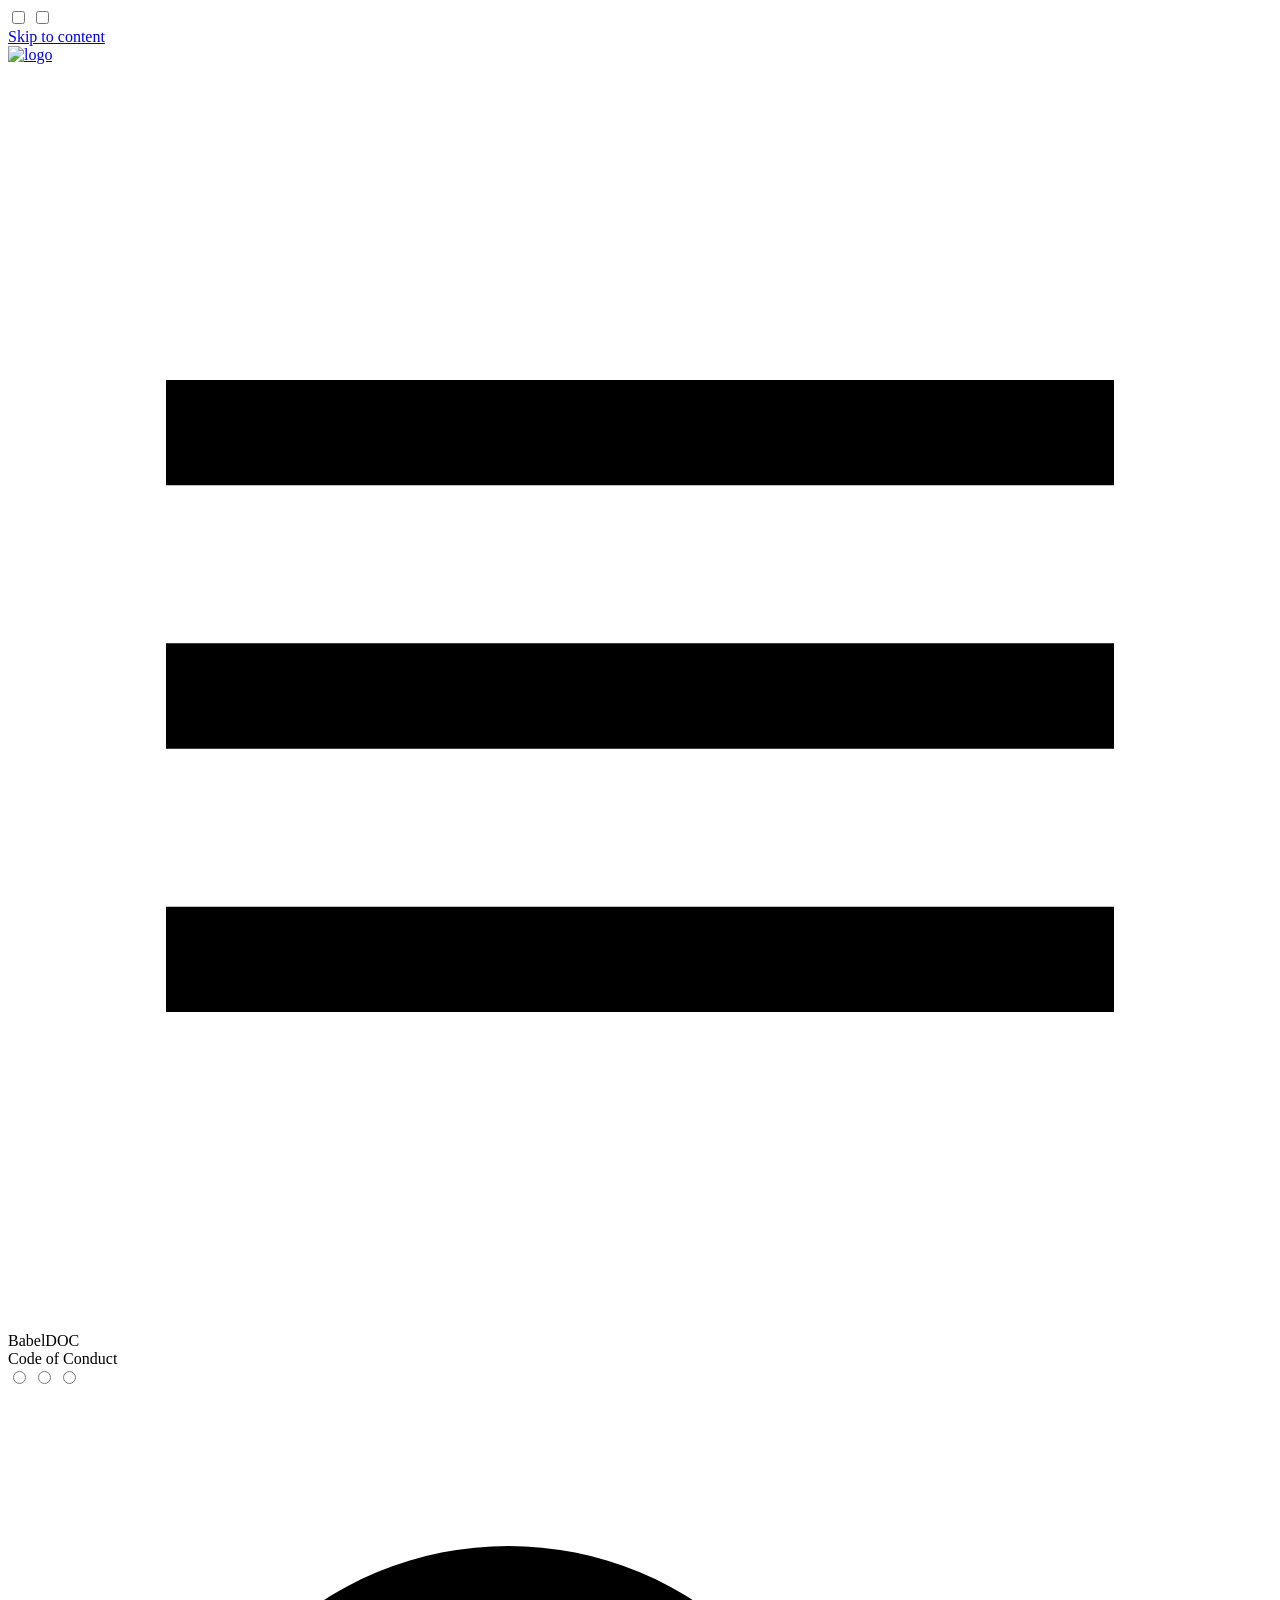
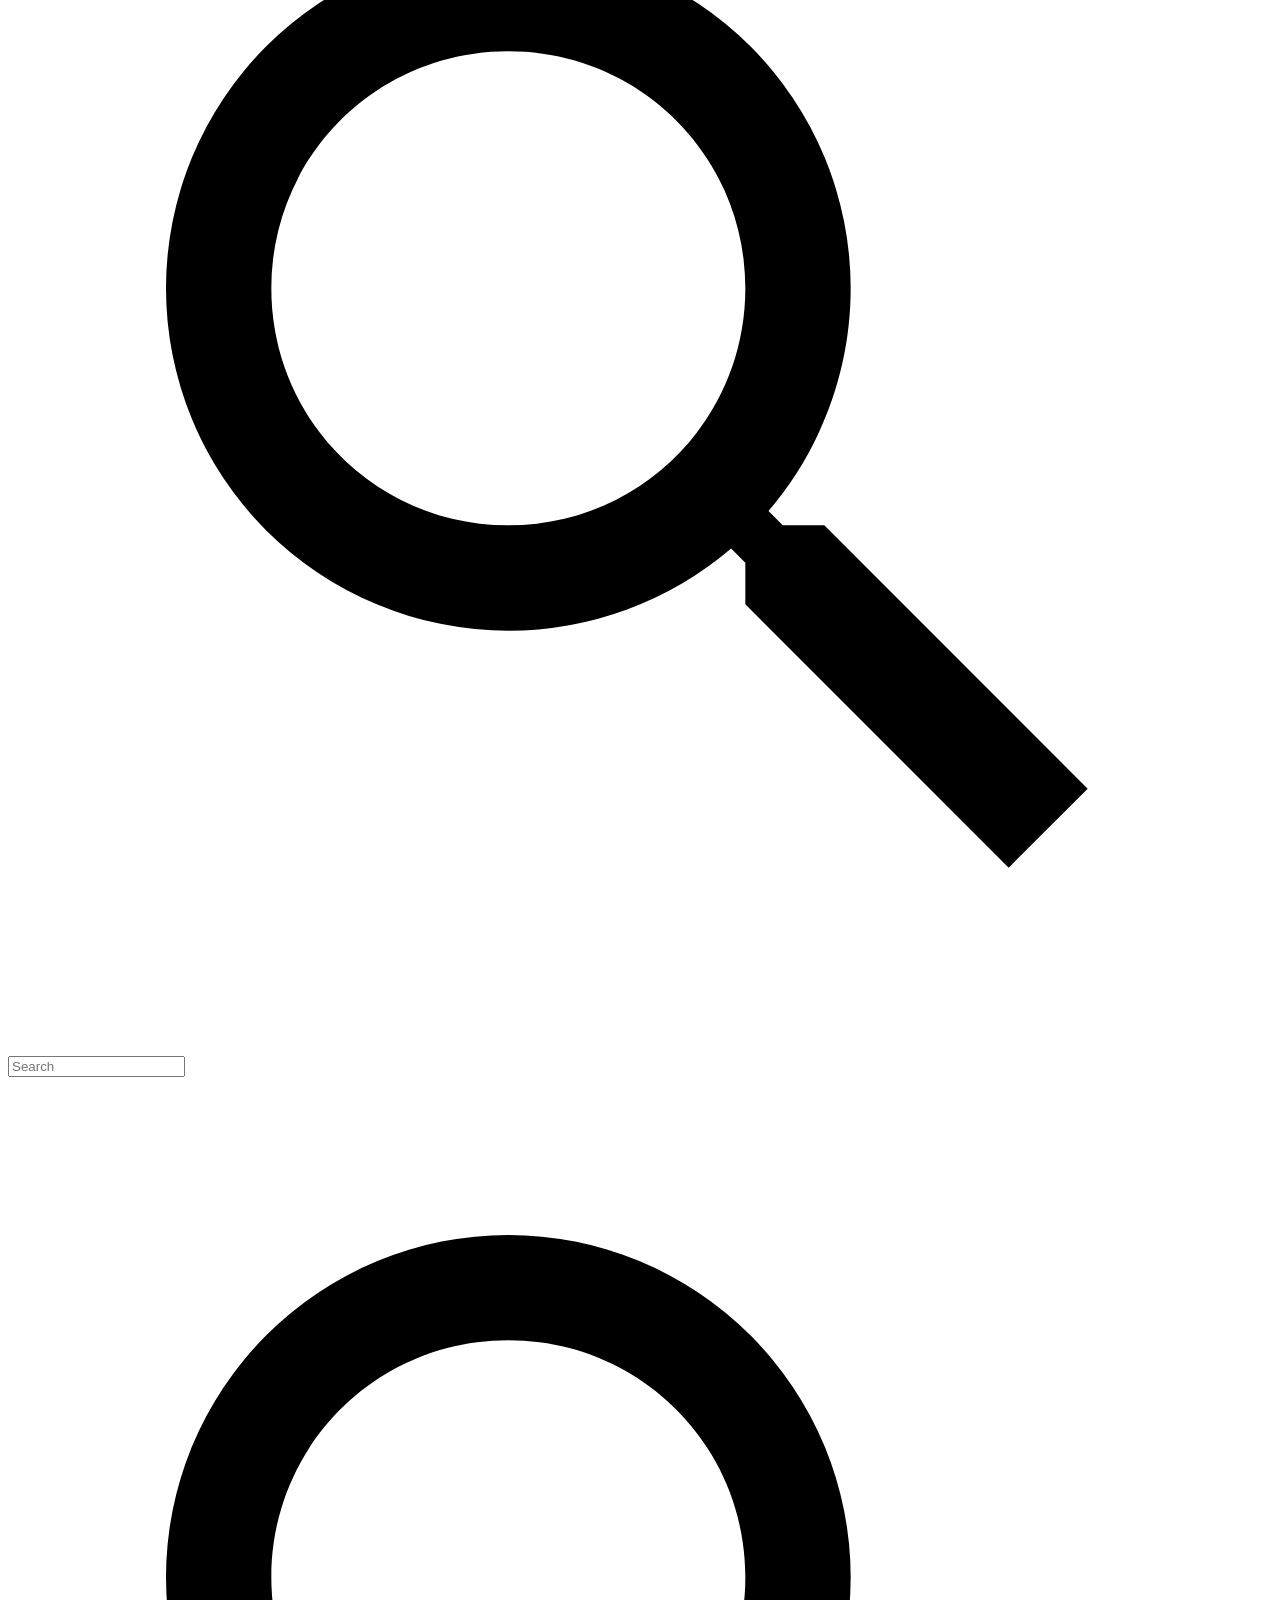
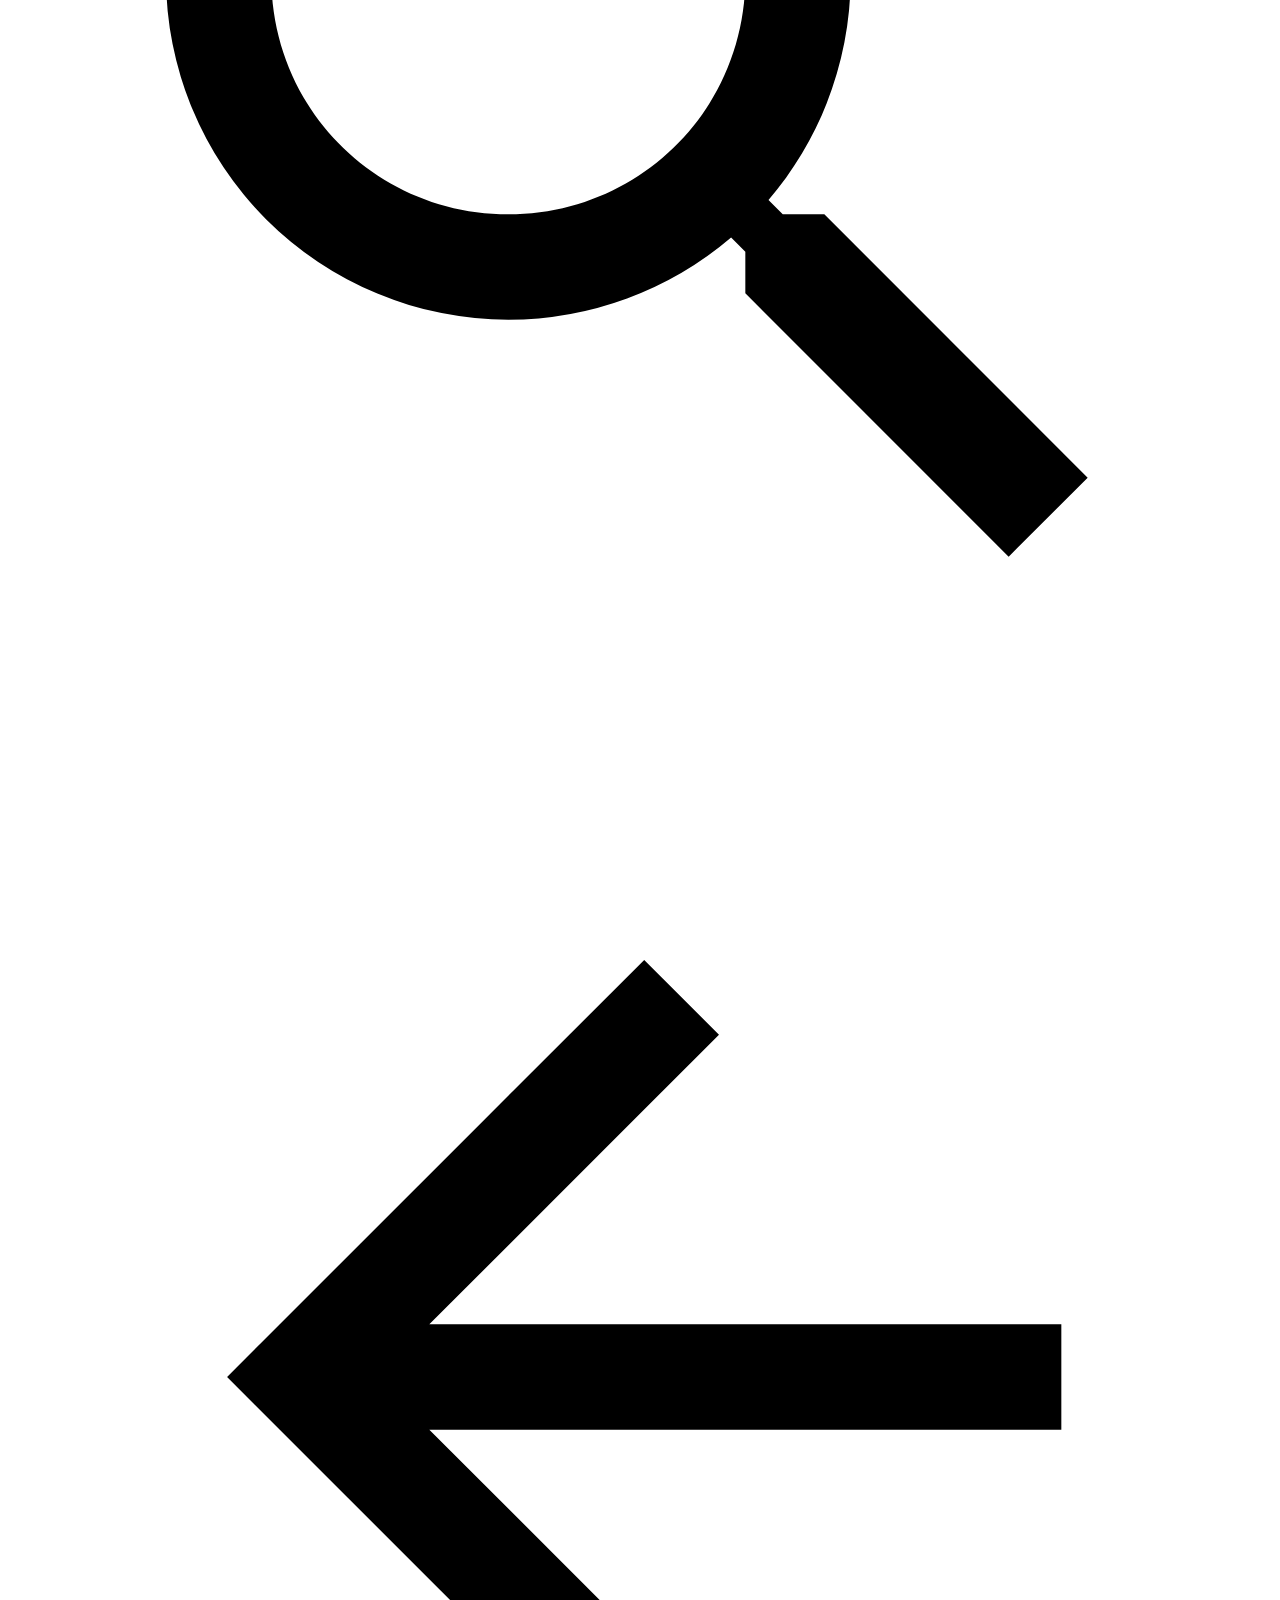
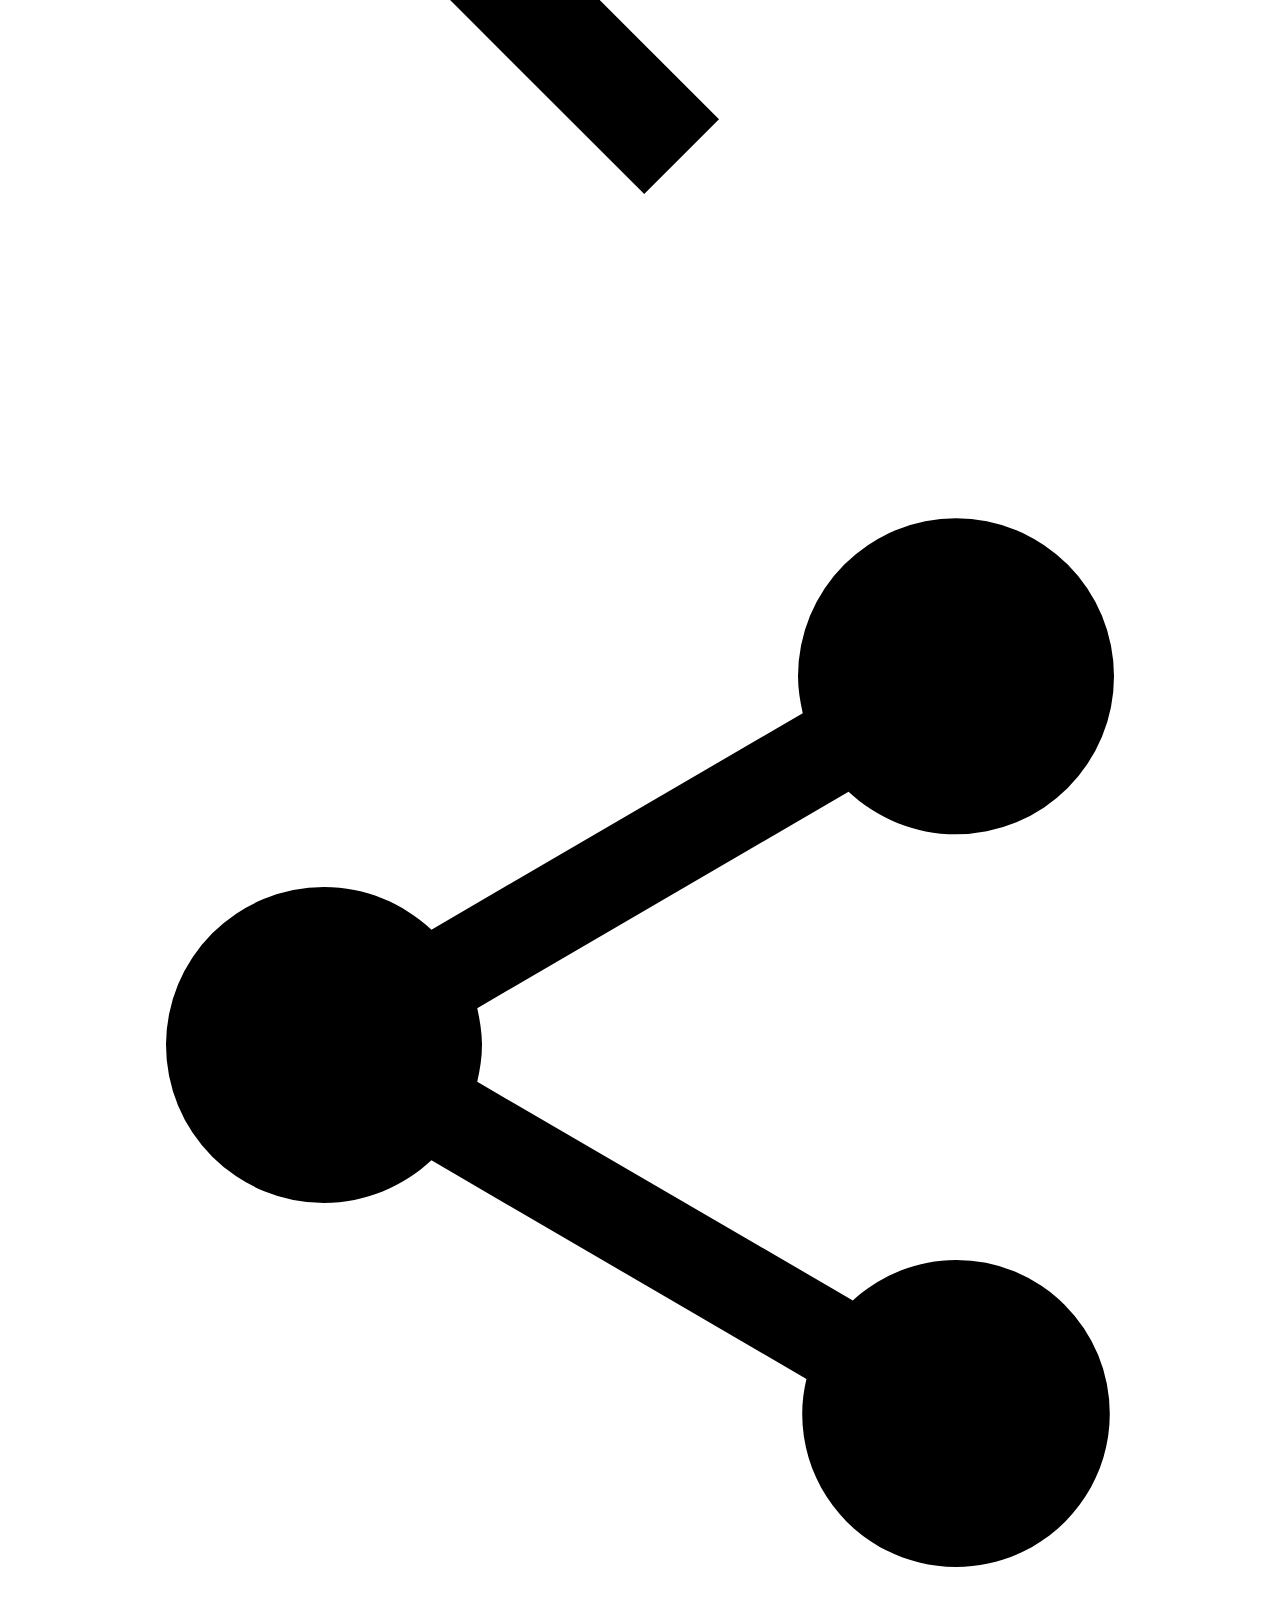
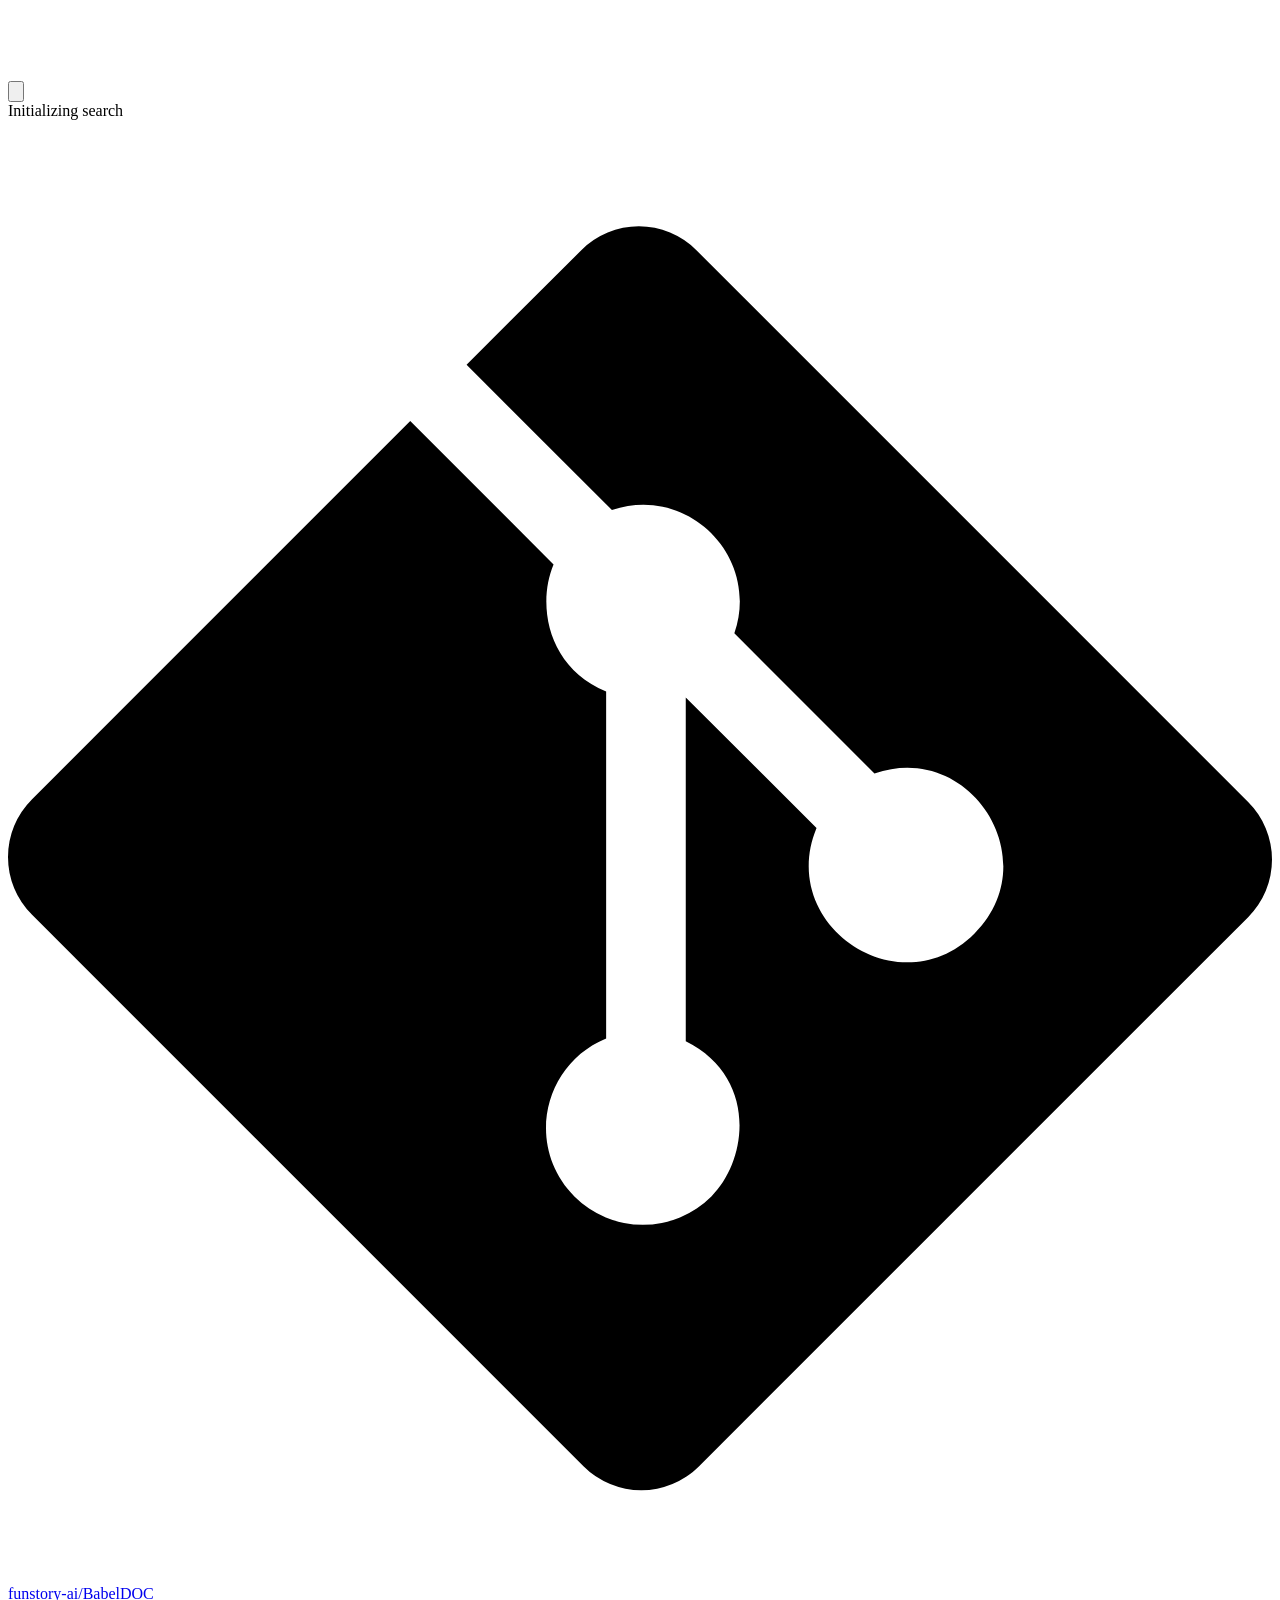
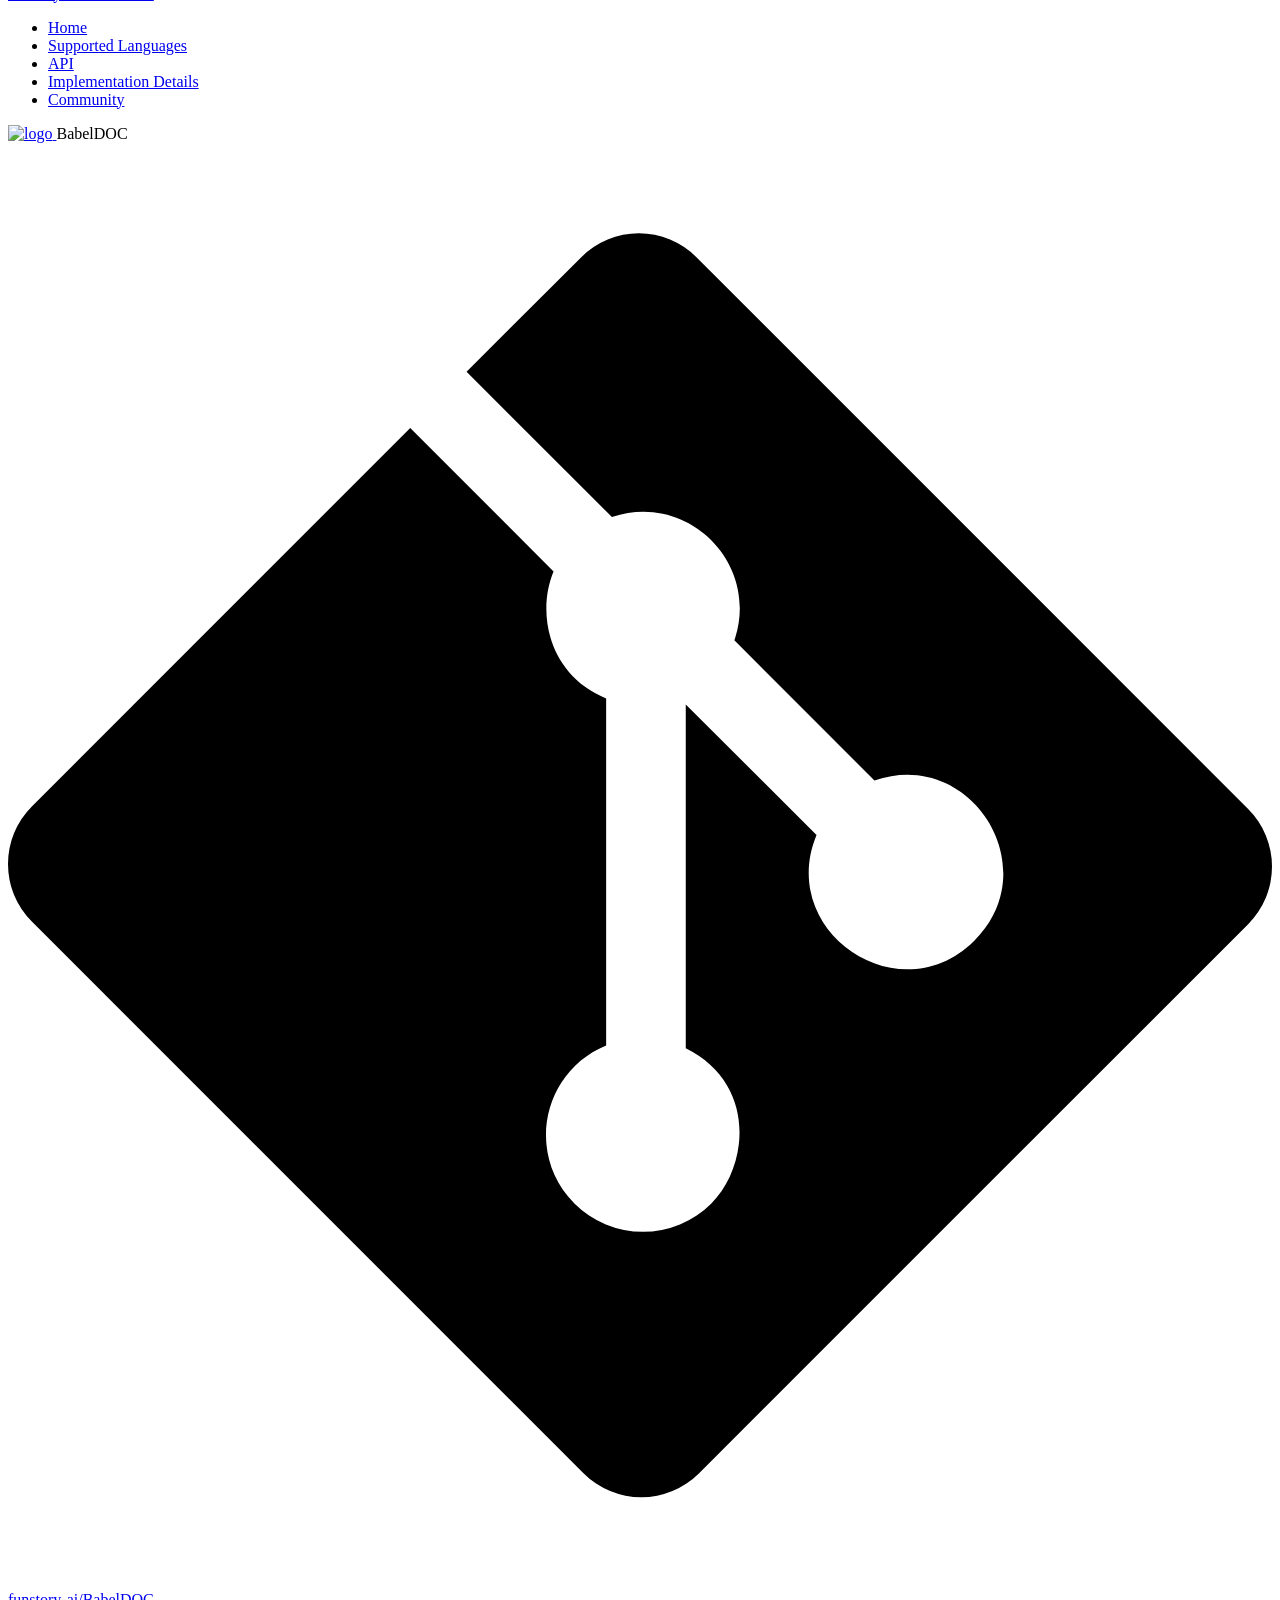
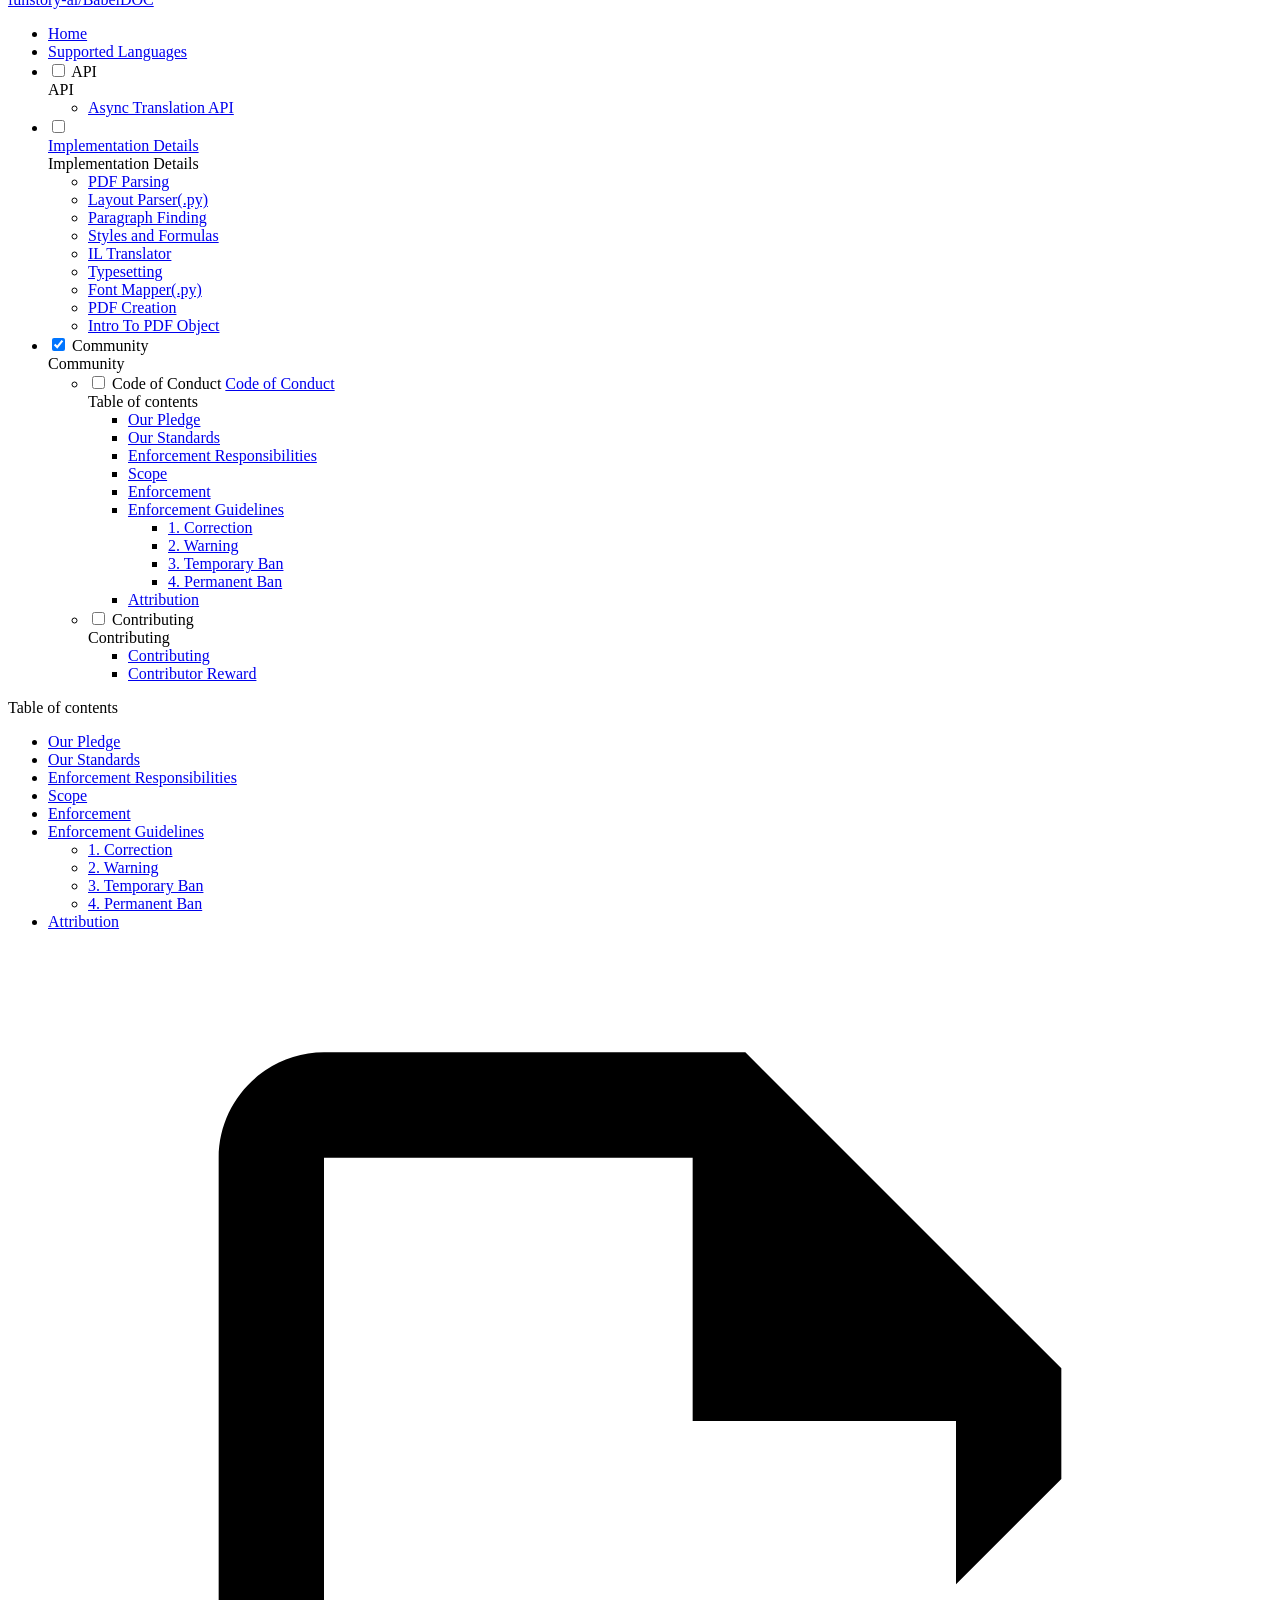
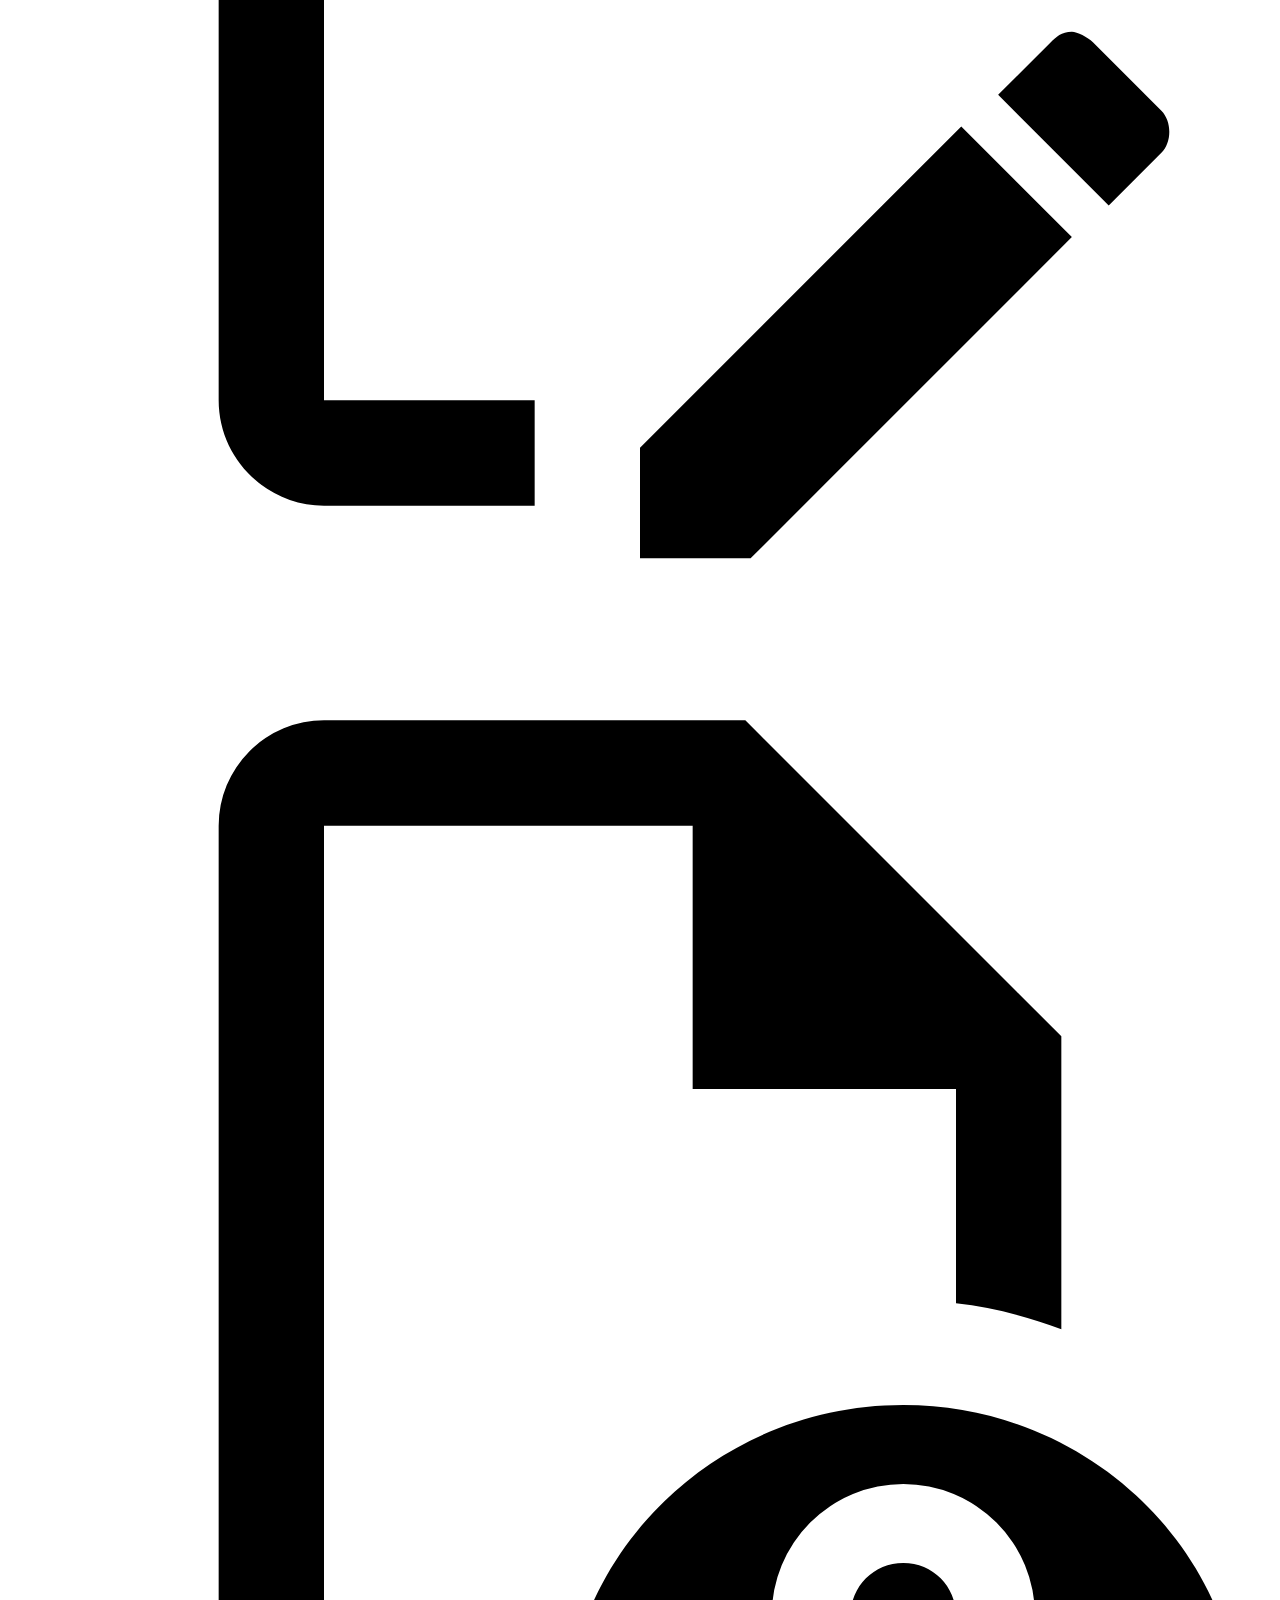
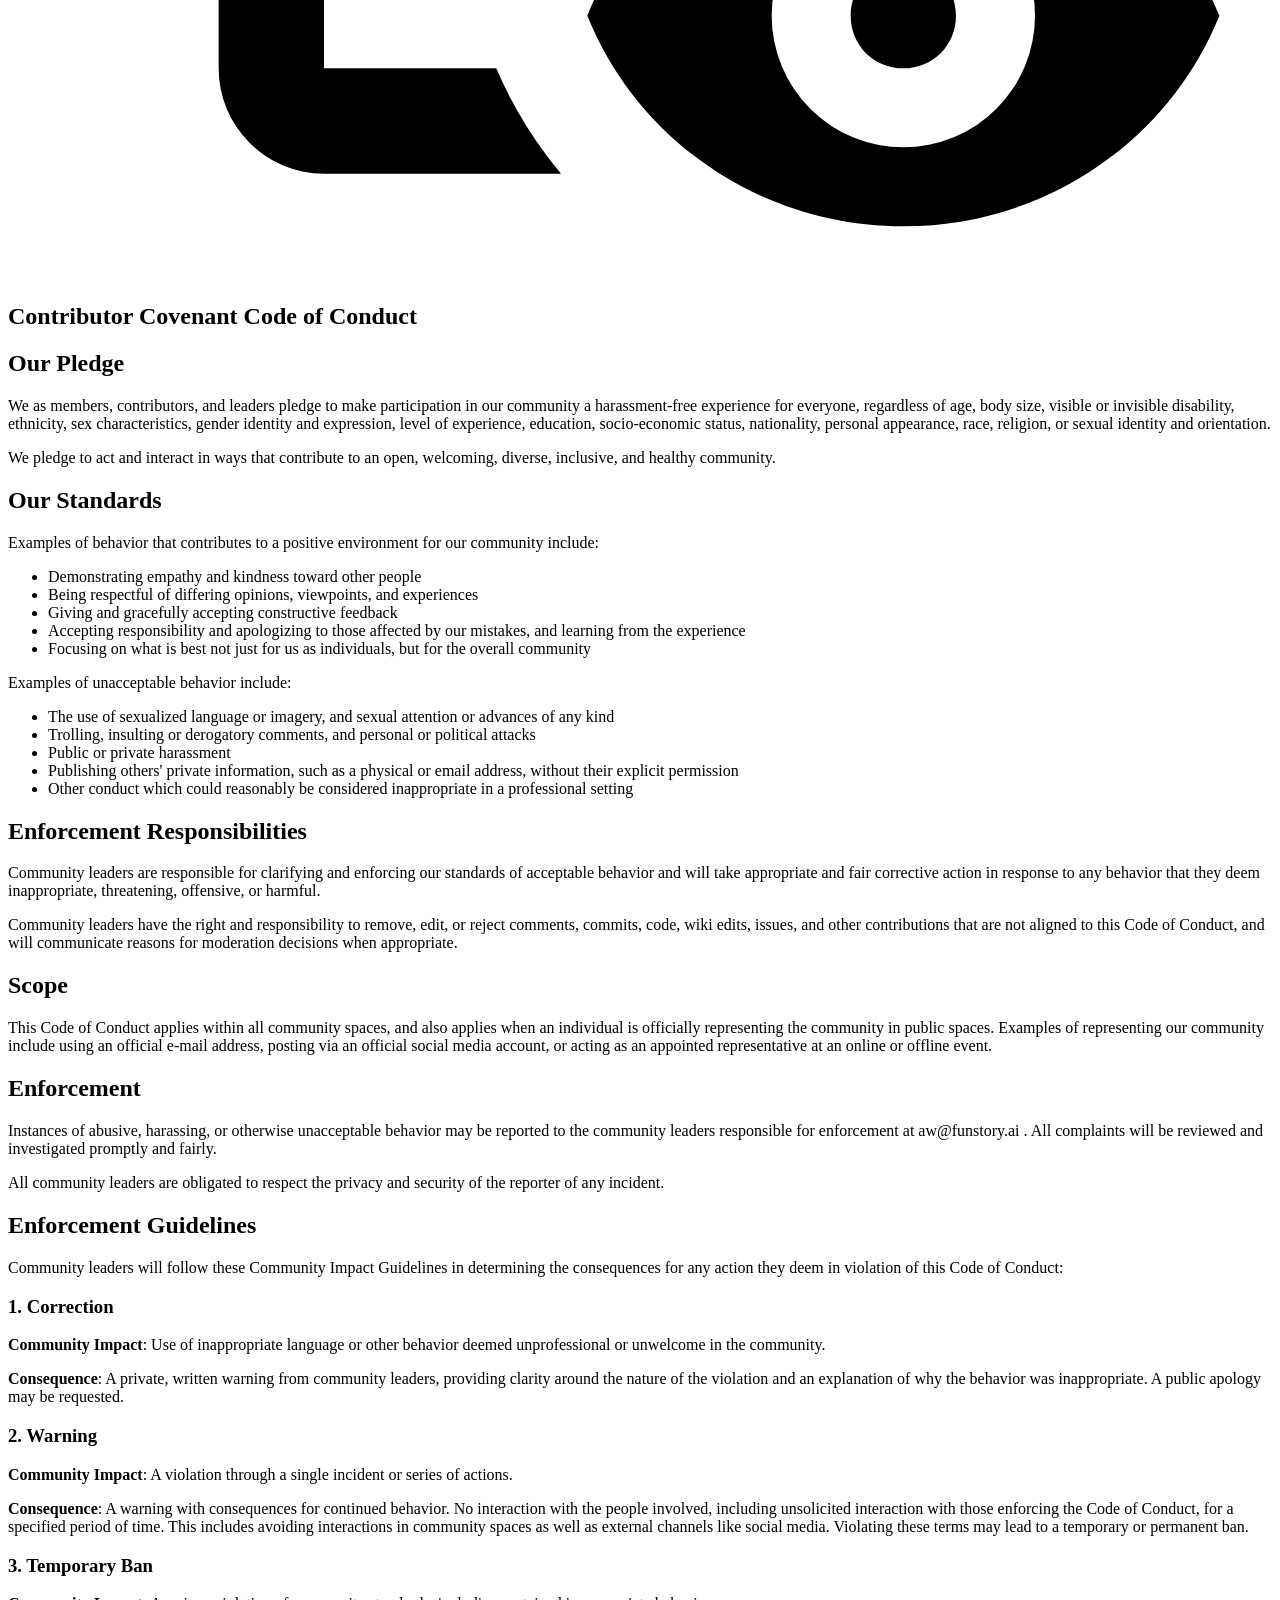
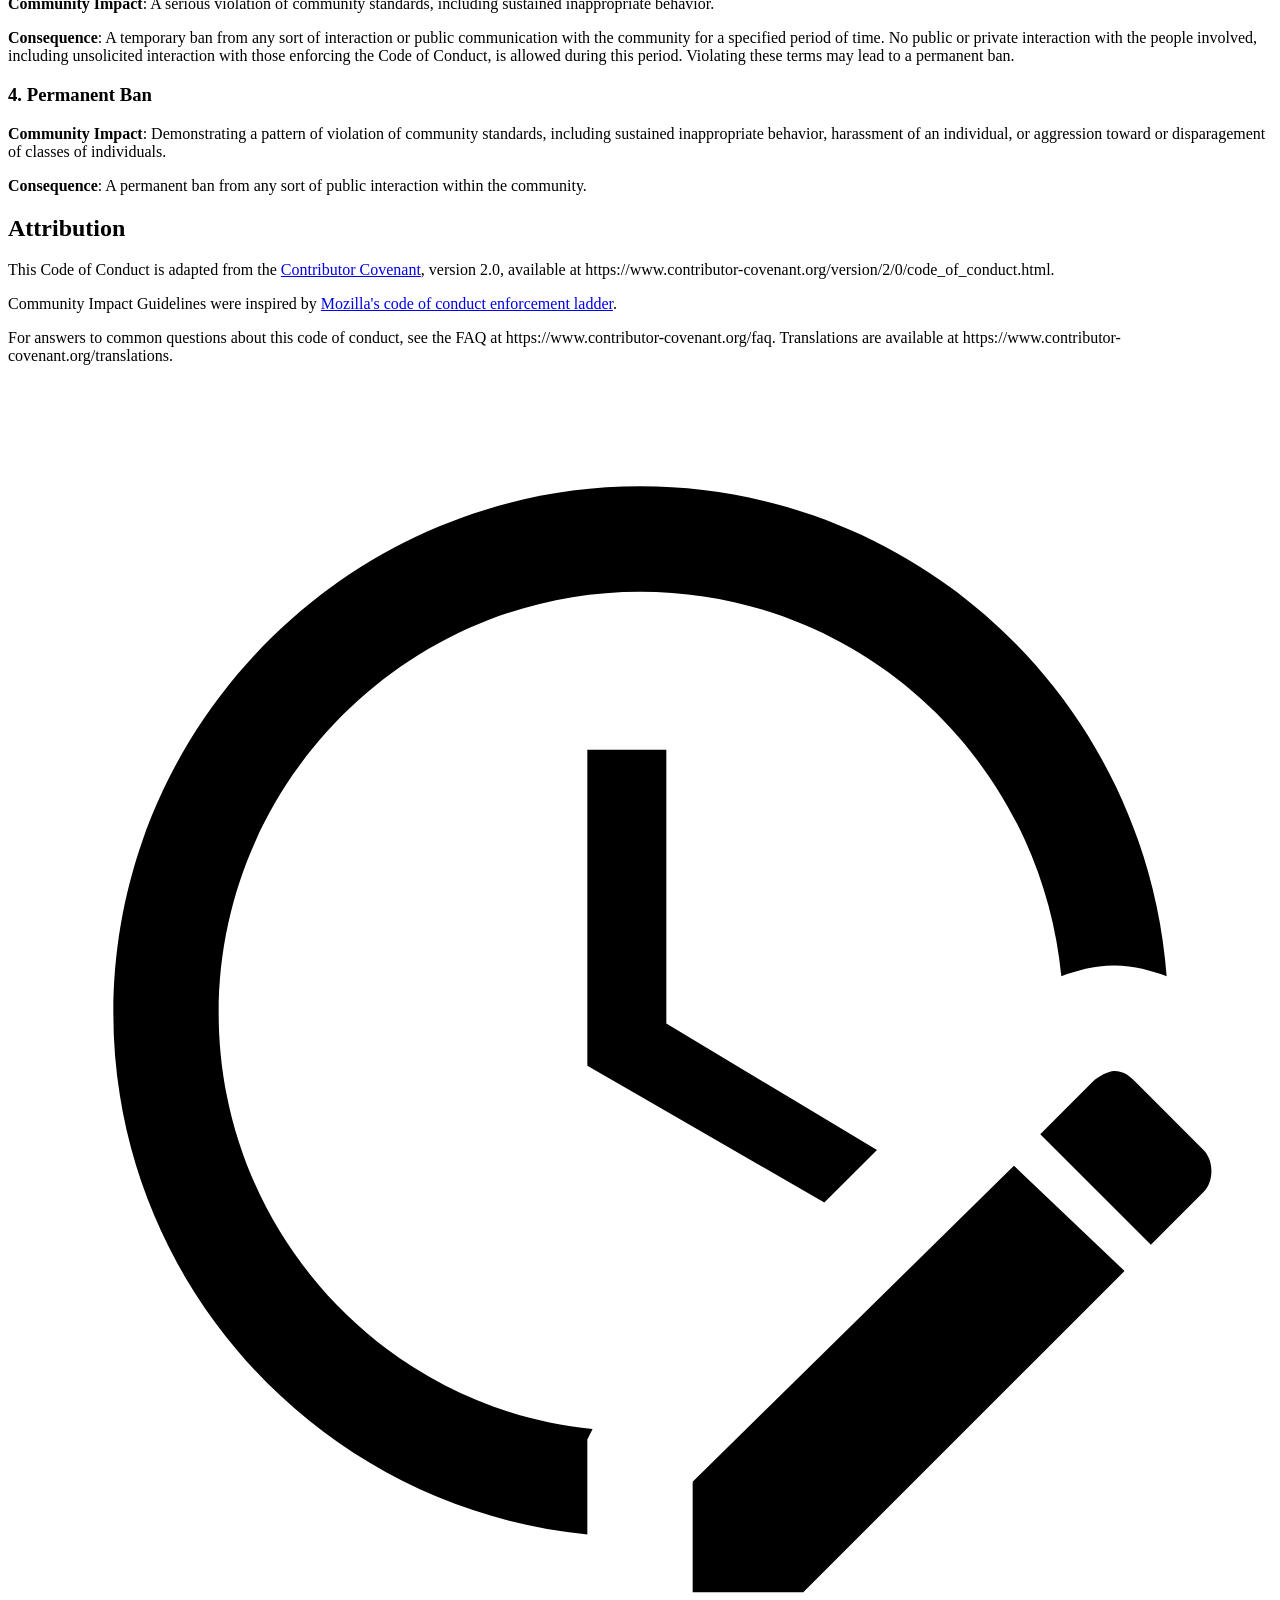
==== CODE_OF_CONDUCT/index.html @ cae0de44 "Deployed e2a0f90 with MkDocs version: 1.6.1" ====
<!doctype html><html lang=en class=no-js> <head><meta charset=utf-8><meta name=viewport content="width=device-width,initial-scale=1"><meta name=description content="Write your documentation in Markdown and create a professional static site in minutes – searchable, customizable, in 60+ languages, for all devices"><meta name=author content=funstory.ai><link href=https://squidfunk.github.io/mkdocs-material/CODE_OF_CONDUCT/ rel=canonical><link href=../intro-to-pdf-object/ rel=prev><link href=../CONTRIBUTING/ rel=next><link rel=icon href=../images/babeldoc-small-logo-with-transparent-background.svg><meta name=generator content="mkdocs-1.6.1, mkdocs-material-9.6.15"><title>Code of Conduct - BabelDOC</title><link rel=stylesheet href=../assets/stylesheets/main.342714a4.min.css><link rel=stylesheet href=../assets/stylesheets/palette.06af60db.min.css><link rel=preconnect href=https://fonts.gstatic.com crossorigin><link rel=stylesheet href="https://fonts.googleapis.com/css?family=Roboto:300,300i,400,400i,700,700i%7CRoboto+Mono:400,400i,700,700i&display=fallback"><style>:root{--md-text-font:"Roboto";--md-code-font:"Roboto Mono"}</style><script>__md_scope=new URL("..",location),__md_hash=e=>[...e].reduce(((e,_)=>(e<<5)-e+_.charCodeAt(0)),0),__md_get=(e,_=localStorage,t=__md_scope)=>JSON.parse(_.getItem(t.pathname+"."+e)),__md_set=(e,_,t=localStorage,a=__md_scope)=>{try{t.setItem(a.pathname+"."+e,JSON.stringify(_))}catch(e){}}</script></head> <body dir=ltr data-md-color-scheme=default data-md-color-primary=indigo data-md-color-accent=indigo> <input class=md-toggle data-md-toggle=drawer type=checkbox id=__drawer autocomplete=off> <input class=md-toggle data-md-toggle=search type=checkbox id=__search autocomplete=off> <label class=md-overlay for=__drawer></label> <div data-md-component=skip> <a href=#contributor-covenant-code-of-conduct class=md-skip> Skip to content </a> </div> <div data-md-component=announce> </div> <header class=md-header data-md-component=header> <nav class="md-header__inner md-grid" aria-label=Header> <a href=.. title=BabelDOC class="md-header__button md-logo" aria-label=BabelDOC data-md-component=logo> <img src=../images/babeldoc-small-logo-with-transparent-background.svg alt=logo> </a> <label class="md-header__button md-icon" for=__drawer> <svg xmlns=http://www.w3.org/2000/svg viewbox="0 0 24 24"><path d="M3 6h18v2H3zm0 5h18v2H3zm0 5h18v2H3z"/></svg> </label> <div class=md-header__title data-md-component=header-title> <div class=md-header__ellipsis> <div class=md-header__topic> <span class=md-ellipsis> BabelDOC </span> </div> <div class=md-header__topic data-md-component=header-topic> <span class=md-ellipsis> Code of Conduct </span> </div> </div> </div> <form class=md-header__option data-md-component=palette> <input class=md-option data-md-color-media=(prefers-color-scheme) data-md-color-scheme=default data-md-color-primary=indigo data-md-color-accent=indigo aria-label="Switch to light mode" type=radio name=__palette id=__palette_0> <label class="md-header__button md-icon" title="Switch to light mode" for=__palette_1 hidden> <svg xmlns=http://www.w3.org/2000/svg viewbox="0 0 24 24"><path d="m14.3 16-.7-2h-3.2l-.7 2H7.8L11 7h2l3.2 9zM20 8.69V4h-4.69L12 .69 8.69 4H4v4.69L.69 12 4 15.31V20h4.69L12 23.31 15.31 20H20v-4.69L23.31 12zm-9.15 3.96h2.3L12 9z"/></svg> </label> <input class=md-option data-md-color-media="(prefers-color-scheme: light)" data-md-color-scheme=default data-md-color-primary=white data-md-color-accent=indigo aria-label="Switch to dark mode" type=radio name=__palette id=__palette_1> <label class="md-header__button md-icon" title="Switch to dark mode" for=__palette_2 hidden> <svg xmlns=http://www.w3.org/2000/svg viewbox="0 0 24 24"><path d="M12 8a4 4 0 0 0-4 4 4 4 0 0 0 4 4 4 4 0 0 0 4-4 4 4 0 0 0-4-4m0 10a6 6 0 0 1-6-6 6 6 0 0 1 6-6 6 6 0 0 1 6 6 6 6 0 0 1-6 6m8-9.31V4h-4.69L12 .69 8.69 4H4v4.69L.69 12 4 15.31V20h4.69L12 23.31 15.31 20H20v-4.69L23.31 12z"/></svg> </label> <input class=md-option data-md-color-media="(prefers-color-scheme: dark)" data-md-color-scheme=slate data-md-color-primary=black data-md-color-accent=indigo aria-label="Switch to system preference" type=radio name=__palette id=__palette_2> <label class="md-header__button md-icon" title="Switch to system preference" for=__palette_0 hidden> <svg xmlns=http://www.w3.org/2000/svg viewbox="0 0 24 24"><path d="M12 18c-.89 0-1.74-.2-2.5-.55C11.56 16.5 13 14.42 13 12s-1.44-4.5-3.5-5.45C10.26 6.2 11.11 6 12 6a6 6 0 0 1 6 6 6 6 0 0 1-6 6m8-9.31V4h-4.69L12 .69 8.69 4H4v4.69L.69 12 4 15.31V20h4.69L12 23.31 15.31 20H20v-4.69L23.31 12z"/></svg> </label> </form> <script>var palette=__md_get("__palette");if(palette&&palette.color){if("(prefers-color-scheme)"===palette.color.media){var media=matchMedia("(prefers-color-scheme: light)"),input=document.querySelector(media.matches?"[data-md-color-media='(prefers-color-scheme: light)']":"[data-md-color-media='(prefers-color-scheme: dark)']");palette.color.media=input.getAttribute("data-md-color-media"),palette.color.scheme=input.getAttribute("data-md-color-scheme"),palette.color.primary=input.getAttribute("data-md-color-primary"),palette.color.accent=input.getAttribute("data-md-color-accent")}for(var[key,value]of Object.entries(palette.color))document.body.setAttribute("data-md-color-"+key,value)}</script> <label class="md-header__button md-icon" for=__search> <svg xmlns=http://www.w3.org/2000/svg viewbox="0 0 24 24"><path d="M9.5 3A6.5 6.5 0 0 1 16 9.5c0 1.61-.59 3.09-1.56 4.23l.27.27h.79l5 5-1.5 1.5-5-5v-.79l-.27-.27A6.52 6.52 0 0 1 9.5 16 6.5 6.5 0 0 1 3 9.5 6.5 6.5 0 0 1 9.5 3m0 2C7 5 5 7 5 9.5S7 14 9.5 14 14 12 14 9.5 12 5 9.5 5"/></svg> </label> <div class=md-search data-md-component=search role=dialog> <label class=md-search__overlay for=__search></label> <div class=md-search__inner role=search> <form class=md-search__form name=search> <input type=text class=md-search__input name=query aria-label=Search placeholder=Search autocapitalize=off autocorrect=off autocomplete=off spellcheck=false data-md-component=search-query required> <label class="md-search__icon md-icon" for=__search> <svg xmlns=http://www.w3.org/2000/svg viewbox="0 0 24 24"><path d="M9.5 3A6.5 6.5 0 0 1 16 9.5c0 1.61-.59 3.09-1.56 4.23l.27.27h.79l5 5-1.5 1.5-5-5v-.79l-.27-.27A6.52 6.52 0 0 1 9.5 16 6.5 6.5 0 0 1 3 9.5 6.5 6.5 0 0 1 9.5 3m0 2C7 5 5 7 5 9.5S7 14 9.5 14 14 12 14 9.5 12 5 9.5 5"/></svg> <svg xmlns=http://www.w3.org/2000/svg viewbox="0 0 24 24"><path d="M20 11v2H8l5.5 5.5-1.42 1.42L4.16 12l7.92-7.92L13.5 5.5 8 11z"/></svg> </label> <nav class=md-search__options aria-label=Search> <a href=javascript:void(0) class="md-search__icon md-icon" title=Share aria-label=Share data-clipboard data-clipboard-text data-md-component=search-share tabindex=-1> <svg xmlns=http://www.w3.org/2000/svg viewbox="0 0 24 24"><path d="M18 16.08c-.76 0-1.44.3-1.96.77L8.91 12.7c.05-.23.09-.46.09-.7s-.04-.47-.09-.7l7.05-4.11c.54.5 1.25.81 2.04.81a3 3 0 0 0 3-3 3 3 0 0 0-3-3 3 3 0 0 0-3 3c0 .24.04.47.09.7L8.04 9.81C7.5 9.31 6.79 9 6 9a3 3 0 0 0-3 3 3 3 0 0 0 3 3c.79 0 1.5-.31 2.04-.81l7.12 4.15c-.05.21-.08.43-.08.66 0 1.61 1.31 2.91 2.92 2.91s2.92-1.3 2.92-2.91A2.92 2.92 0 0 0 18 16.08"/></svg> </a> <button type=reset class="md-search__icon md-icon" title=Clear aria-label=Clear tabindex=-1> <svg xmlns=http://www.w3.org/2000/svg viewbox="0 0 24 24"><path d="M19 6.41 17.59 5 12 10.59 6.41 5 5 6.41 10.59 12 5 17.59 6.41 19 12 13.41 17.59 19 19 17.59 13.41 12z"/></svg> </button> </nav> <div class=md-search__suggest data-md-component=search-suggest></div> </form> <div class=md-search__output> <div class=md-search__scrollwrap tabindex=0 data-md-scrollfix> <div class=md-search-result data-md-component=search-result> <div class=md-search-result__meta> Initializing search </div> <ol class=md-search-result__list role=presentation></ol> </div> </div> </div> </div> </div> <div class=md-header__source> <a href=https://github.com/funstory-ai/BabelDOC title="Go to repository" class=md-source data-md-component=source> <div class="md-source__icon md-icon"> <svg xmlns=http://www.w3.org/2000/svg viewbox="0 0 448 512"><!-- Font Awesome Free 6.7.2 by @fontawesome - https://fontawesome.com License - https://fontawesome.com/license/free (Icons: CC BY 4.0, Fonts: SIL OFL 1.1, Code: MIT License) Copyright 2024 Fonticons, Inc.--><path d="M439.55 236.05 244 40.45a28.87 28.87 0 0 0-40.81 0l-40.66 40.63 51.52 51.52c27.06-9.14 52.68 16.77 43.39 43.68l49.66 49.66c34.23-11.8 61.18 31 35.47 56.69-26.49 26.49-70.21-2.87-56-37.34L240.22 199v121.85c25.3 12.54 22.26 41.85 9.08 55a34.34 34.34 0 0 1-48.55 0c-17.57-17.6-11.07-46.91 11.25-56v-123c-20.8-8.51-24.6-30.74-18.64-45L142.57 101 8.45 235.14a28.86 28.86 0 0 0 0 40.81l195.61 195.6a28.86 28.86 0 0 0 40.8 0l194.69-194.69a28.86 28.86 0 0 0 0-40.81"/></svg> </div> <div class=md-source__repository> funstory-ai/BabelDOC </div> </a> </div> </nav> </header> <div class=md-container data-md-component=container> <nav class=md-tabs aria-label=Tabs data-md-component=tabs> <div class=md-grid> <ul class=md-tabs__list> <li class=md-tabs__item> <a href=.. class=md-tabs__link> Home </a> </li> <li class=md-tabs__item> <a href=../supported_languages/ class=md-tabs__link> Supported Languages </a> </li> <li class=md-tabs__item> <a href=../ImplementationDetails/AsyncTranslate/AsyncTranslate/ class=md-tabs__link> API </a> </li> <li class=md-tabs__item> <a href=../ImplementationDetails/ class=md-tabs__link> Implementation Details </a> </li> <li class="md-tabs__item md-tabs__item--active"> <a href=./ class=md-tabs__link> Community </a> </li> </ul> </div> </nav> <main class=md-main data-md-component=main> <div class="md-main__inner md-grid"> <div class="md-sidebar md-sidebar--primary" data-md-component=sidebar data-md-type=navigation> <div class=md-sidebar__scrollwrap> <div class=md-sidebar__inner> <nav class="md-nav md-nav--primary md-nav--lifted" aria-label=Navigation data-md-level=0> <label class=md-nav__title for=__drawer> <a href=.. title=BabelDOC class="md-nav__button md-logo" aria-label=BabelDOC data-md-component=logo> <img src=../images/babeldoc-small-logo-with-transparent-background.svg alt=logo> </a> BabelDOC </label> <div class=md-nav__source> <a href=https://github.com/funstory-ai/BabelDOC title="Go to repository" class=md-source data-md-component=source> <div class="md-source__icon md-icon"> <svg xmlns=http://www.w3.org/2000/svg viewbox="0 0 448 512"><!-- Font Awesome Free 6.7.2 by @fontawesome - https://fontawesome.com License - https://fontawesome.com/license/free (Icons: CC BY 4.0, Fonts: SIL OFL 1.1, Code: MIT License) Copyright 2024 Fonticons, Inc.--><path d="M439.55 236.05 244 40.45a28.87 28.87 0 0 0-40.81 0l-40.66 40.63 51.52 51.52c27.06-9.14 52.68 16.77 43.39 43.68l49.66 49.66c34.23-11.8 61.18 31 35.47 56.69-26.49 26.49-70.21-2.87-56-37.34L240.22 199v121.85c25.3 12.54 22.26 41.85 9.08 55a34.34 34.34 0 0 1-48.55 0c-17.57-17.6-11.07-46.91 11.25-56v-123c-20.8-8.51-24.6-30.74-18.64-45L142.57 101 8.45 235.14a28.86 28.86 0 0 0 0 40.81l195.61 195.6a28.86 28.86 0 0 0 40.8 0l194.69-194.69a28.86 28.86 0 0 0 0-40.81"/></svg> </div> <div class=md-source__repository> funstory-ai/BabelDOC </div> </a> </div> <ul class=md-nav__list data-md-scrollfix> <li class=md-nav__item> <a href=.. class=md-nav__link> <span class=md-ellipsis> Home </span> </a> </li> <li class=md-nav__item> <a href=../supported_languages/ class=md-nav__link> <span class=md-ellipsis> Supported Languages </span> </a> </li> <li class="md-nav__item md-nav__item--nested"> <input class="md-nav__toggle md-toggle " type=checkbox id=__nav_3> <label class=md-nav__link for=__nav_3 id=__nav_3_label tabindex=0> <span class=md-ellipsis> API </span> <span class="md-nav__icon md-icon"></span> </label> <nav class=md-nav data-md-level=1 aria-labelledby=__nav_3_label aria-expanded=false> <label class=md-nav__title for=__nav_3> <span class="md-nav__icon md-icon"></span> API </label> <ul class=md-nav__list data-md-scrollfix> <li class=md-nav__item> <a href=../ImplementationDetails/AsyncTranslate/AsyncTranslate/ class=md-nav__link> <span class=md-ellipsis> Async Translation API </span> </a> </li> </ul> </nav> </li> <li class="md-nav__item md-nav__item--nested"> <input class="md-nav__toggle md-toggle " type=checkbox id=__nav_4> <div class="md-nav__link md-nav__container"> <a href=../ImplementationDetails/ class="md-nav__link "> <span class=md-ellipsis> Implementation Details </span> </a> <label class="md-nav__link " for=__nav_4 id=__nav_4_label tabindex=0> <span class="md-nav__icon md-icon"></span> </label> </div> <nav class=md-nav data-md-level=1 aria-labelledby=__nav_4_label aria-expanded=false> <label class=md-nav__title for=__nav_4> <span class="md-nav__icon md-icon"></span> Implementation Details </label> <ul class=md-nav__list data-md-scrollfix> <li class=md-nav__item> <a href=../ImplementationDetails/PDFParsing/PDFParsing/ class=md-nav__link> <span class=md-ellipsis> PDF Parsing </span> </a> </li> <li class=md-nav__item> <a href=https://github.com/funstory-ai/BabelDOC/blob/main/babeldoc/document_il/midend/layout_parser.py class=md-nav__link> <span class=md-ellipsis> Layout Parser(.py) </span> </a> </li> <li class=md-nav__item> <a href=../ImplementationDetails/ParagraphFinding/ParagraphFinding/ class=md-nav__link> <span class=md-ellipsis> Paragraph Finding </span> </a> </li> <li class=md-nav__item> <a href=../ImplementationDetails/StylesAndFormulas/StylesAndFormulas/ class=md-nav__link> <span class=md-ellipsis> Styles and Formulas </span> </a> </li> <li class=md-nav__item> <a href=../ImplementationDetails/ILTranslator/ILTranslator/ class=md-nav__link> <span class=md-ellipsis> IL Translator </span> </a> </li> <li class=md-nav__item> <a href=../ImplementationDetails/Typesetting/Typesetting/ class=md-nav__link> <span class=md-ellipsis> Typesetting </span> </a> </li> <li class=md-nav__item> <a href=https://github.com/funstory-ai/BabelDOC/blob/main/babeldoc/document_il/utils/fontmap.py class=md-nav__link> <span class=md-ellipsis> Font Mapper(.py) </span> </a> </li> <li class=md-nav__item> <a href=../ImplementationDetails/PDFCreation/PDFCreation/ class=md-nav__link> <span class=md-ellipsis> PDF Creation </span> </a> </li> <li class=md-nav__item> <a href=../intro-to-pdf-object/ class=md-nav__link> <span class=md-ellipsis> Intro To PDF Object </span> </a> </li> </ul> </nav> </li> <li class="md-nav__item md-nav__item--active md-nav__item--section md-nav__item--nested"> <input class="md-nav__toggle md-toggle " type=checkbox id=__nav_5 checked> <label class=md-nav__link for=__nav_5 id=__nav_5_label tabindex> <span class=md-ellipsis> Community </span> <span class="md-nav__icon md-icon"></span> </label> <nav class=md-nav data-md-level=1 aria-labelledby=__nav_5_label aria-expanded=true> <label class=md-nav__title for=__nav_5> <span class="md-nav__icon md-icon"></span> Community </label> <ul class=md-nav__list data-md-scrollfix> <li class="md-nav__item md-nav__item--active"> <input class="md-nav__toggle md-toggle" type=checkbox id=__toc> <label class="md-nav__link md-nav__link--active" for=__toc> <span class=md-ellipsis> Code of Conduct </span> <span class="md-nav__icon md-icon"></span> </label> <a href=./ class="md-nav__link md-nav__link--active"> <span class=md-ellipsis> Code of Conduct </span> </a> <nav class="md-nav md-nav--secondary" aria-label="Table of contents"> <label class=md-nav__title for=__toc> <span class="md-nav__icon md-icon"></span> Table of contents </label> <ul class=md-nav__list data-md-component=toc data-md-scrollfix> <li class=md-nav__item> <a href=#our-pledge class=md-nav__link> <span class=md-ellipsis> Our Pledge </span> </a> </li> <li class=md-nav__item> <a href=#our-standards class=md-nav__link> <span class=md-ellipsis> Our Standards </span> </a> </li> <li class=md-nav__item> <a href=#enforcement-responsibilities class=md-nav__link> <span class=md-ellipsis> Enforcement Responsibilities </span> </a> </li> <li class=md-nav__item> <a href=#scope class=md-nav__link> <span class=md-ellipsis> Scope </span> </a> </li> <li class=md-nav__item> <a href=#enforcement class=md-nav__link> <span class=md-ellipsis> Enforcement </span> </a> </li> <li class=md-nav__item> <a href=#enforcement-guidelines class=md-nav__link> <span class=md-ellipsis> Enforcement Guidelines </span> </a> <nav class=md-nav aria-label="Enforcement Guidelines"> <ul class=md-nav__list> <li class=md-nav__item> <a href=#1-correction class=md-nav__link> <span class=md-ellipsis> 1. Correction </span> </a> </li> <li class=md-nav__item> <a href=#2-warning class=md-nav__link> <span class=md-ellipsis> 2. Warning </span> </a> </li> <li class=md-nav__item> <a href=#3-temporary-ban class=md-nav__link> <span class=md-ellipsis> 3. Temporary Ban </span> </a> </li> <li class=md-nav__item> <a href=#4-permanent-ban class=md-nav__link> <span class=md-ellipsis> 4. Permanent Ban </span> </a> </li> </ul> </nav> </li> <li class=md-nav__item> <a href=#attribution class=md-nav__link> <span class=md-ellipsis> Attribution </span> </a> </li> </ul> </nav> </li> <li class="md-nav__item md-nav__item--section md-nav__item--nested"> <input class="md-nav__toggle md-toggle " type=checkbox id=__nav_5_2> <label class=md-nav__link for=__nav_5_2 id=__nav_5_2_label tabindex> <span class=md-ellipsis> Contributing </span> <span class="md-nav__icon md-icon"></span> </label> <nav class=md-nav data-md-level=2 aria-labelledby=__nav_5_2_label aria-expanded=false> <label class=md-nav__title for=__nav_5_2> <span class="md-nav__icon md-icon"></span> Contributing </label> <ul class=md-nav__list data-md-scrollfix> <li class=md-nav__item> <a href=../CONTRIBUTING/ class=md-nav__link> <span class=md-ellipsis> Contributing </span> </a> </li> <li class=md-nav__item> <a href=../CONTRIBUTOR_REWARD/ class=md-nav__link> <span class=md-ellipsis> Contributor Reward </span> </a> </li> </ul> </nav> </li> </ul> </nav> </li> </ul> </nav> </div> </div> </div> <div class="md-sidebar md-sidebar--secondary" data-md-component=sidebar data-md-type=toc> <div class=md-sidebar__scrollwrap> <div class=md-sidebar__inner> <nav class="md-nav md-nav--secondary" aria-label="Table of contents"> <label class=md-nav__title for=__toc> <span class="md-nav__icon md-icon"></span> Table of contents </label> <ul class=md-nav__list data-md-component=toc data-md-scrollfix> <li class=md-nav__item> <a href=#our-pledge class=md-nav__link> <span class=md-ellipsis> Our Pledge </span> </a> </li> <li class=md-nav__item> <a href=#our-standards class=md-nav__link> <span class=md-ellipsis> Our Standards </span> </a> </li> <li class=md-nav__item> <a href=#enforcement-responsibilities class=md-nav__link> <span class=md-ellipsis> Enforcement Responsibilities </span> </a> </li> <li class=md-nav__item> <a href=#scope class=md-nav__link> <span class=md-ellipsis> Scope </span> </a> </li> <li class=md-nav__item> <a href=#enforcement class=md-nav__link> <span class=md-ellipsis> Enforcement </span> </a> </li> <li class=md-nav__item> <a href=#enforcement-guidelines class=md-nav__link> <span class=md-ellipsis> Enforcement Guidelines </span> </a> <nav class=md-nav aria-label="Enforcement Guidelines"> <ul class=md-nav__list> <li class=md-nav__item> <a href=#1-correction class=md-nav__link> <span class=md-ellipsis> 1. Correction </span> </a> </li> <li class=md-nav__item> <a href=#2-warning class=md-nav__link> <span class=md-ellipsis> 2. Warning </span> </a> </li> <li class=md-nav__item> <a href=#3-temporary-ban class=md-nav__link> <span class=md-ellipsis> 3. Temporary Ban </span> </a> </li> <li class=md-nav__item> <a href=#4-permanent-ban class=md-nav__link> <span class=md-ellipsis> 4. Permanent Ban </span> </a> </li> </ul> </nav> </li> <li class=md-nav__item> <a href=#attribution class=md-nav__link> <span class=md-ellipsis> Attribution </span> </a> </li> </ul> </nav> </div> </div> </div> <div class=md-content data-md-component=content> <article class="md-content__inner md-typeset"> <a href=https://github.com/funstory-ai/BabelDOC/edit/main/docs/CODE_OF_CONDUCT.md title="Edit this page" class="md-content__button md-icon" rel=edit> <svg xmlns=http://www.w3.org/2000/svg viewbox="0 0 24 24"><path d="M10 20H6V4h7v5h5v3.1l2-2V8l-6-6H6c-1.1 0-2 .9-2 2v16c0 1.1.9 2 2 2h4zm10.2-7c.1 0 .3.1.4.2l1.3 1.3c.2.2.2.6 0 .8l-1 1-2.1-2.1 1-1c.1-.1.2-.2.4-.2m0 3.9L14.1 23H12v-2.1l6.1-6.1z"/></svg> </a> <a href=https://github.com/funstory-ai/BabelDOC/raw/main/docs/CODE_OF_CONDUCT.md title="View source of this page" class="md-content__button md-icon"> <svg xmlns=http://www.w3.org/2000/svg viewbox="0 0 24 24"><path d="M17 18c.56 0 1 .44 1 1s-.44 1-1 1-1-.44-1-1 .44-1 1-1m0-3c-2.73 0-5.06 1.66-6 4 .94 2.34 3.27 4 6 4s5.06-1.66 6-4c-.94-2.34-3.27-4-6-4m0 6.5a2.5 2.5 0 0 1-2.5-2.5 2.5 2.5 0 0 1 2.5-2.5 2.5 2.5 0 0 1 2.5 2.5 2.5 2.5 0 0 1-2.5 2.5M9.27 20H6V4h7v5h5v4.07c.7.08 1.36.25 2 .49V8l-6-6H6a2 2 0 0 0-2 2v16a2 2 0 0 0 2 2h4.5a8.2 8.2 0 0 1-1.23-2"/></svg> </a> <h1 id=contributor-covenant-code-of-conduct>Contributor Covenant Code of Conduct</h1> <h2 id=our-pledge>Our Pledge</h2> <p>We as members, contributors, and leaders pledge to make participation in our community a harassment-free experience for everyone, regardless of age, body size, visible or invisible disability, ethnicity, sex characteristics, gender identity and expression, level of experience, education, socio-economic status, nationality, personal appearance, race, religion, or sexual identity and orientation.</p> <p>We pledge to act and interact in ways that contribute to an open, welcoming, diverse, inclusive, and healthy community.</p> <h2 id=our-standards>Our Standards</h2> <p>Examples of behavior that contributes to a positive environment for our community include:</p> <ul> <li>Demonstrating empathy and kindness toward other people</li> <li>Being respectful of differing opinions, viewpoints, and experiences</li> <li>Giving and gracefully accepting constructive feedback</li> <li>Accepting responsibility and apologizing to those affected by our mistakes, and learning from the experience</li> <li>Focusing on what is best not just for us as individuals, but for the overall community</li> </ul> <p>Examples of unacceptable behavior include:</p> <ul> <li>The use of sexualized language or imagery, and sexual attention or advances of any kind</li> <li>Trolling, insulting or derogatory comments, and personal or political attacks</li> <li>Public or private harassment</li> <li>Publishing others' private information, such as a physical or email address, without their explicit permission</li> <li>Other conduct which could reasonably be considered inappropriate in a professional setting</li> </ul> <h2 id=enforcement-responsibilities>Enforcement Responsibilities</h2> <p>Community leaders are responsible for clarifying and enforcing our standards of acceptable behavior and will take appropriate and fair corrective action in response to any behavior that they deem inappropriate, threatening, offensive, or harmful.</p> <p>Community leaders have the right and responsibility to remove, edit, or reject comments, commits, code, wiki edits, issues, and other contributions that are not aligned to this Code of Conduct, and will communicate reasons for moderation decisions when appropriate.</p> <h2 id=scope>Scope</h2> <p>This Code of Conduct applies within all community spaces, and also applies when an individual is officially representing the community in public spaces. Examples of representing our community include using an official e-mail address, posting via an official social media account, or acting as an appointed representative at an online or offline event.</p> <h2 id=enforcement>Enforcement</h2> <p>Instances of abusive, harassing, or otherwise unacceptable behavior may be reported to the community leaders responsible for enforcement at aw@funstory.ai . All complaints will be reviewed and investigated promptly and fairly.</p> <p>All community leaders are obligated to respect the privacy and security of the reporter of any incident.</p> <h2 id=enforcement-guidelines>Enforcement Guidelines</h2> <p>Community leaders will follow these Community Impact Guidelines in determining the consequences for any action they deem in violation of this Code of Conduct:</p> <h3 id=1-correction>1. Correction</h3> <p><strong>Community Impact</strong>: Use of inappropriate language or other behavior deemed unprofessional or unwelcome in the community.</p> <p><strong>Consequence</strong>: A private, written warning from community leaders, providing clarity around the nature of the violation and an explanation of why the behavior was inappropriate. A public apology may be requested.</p> <h3 id=2-warning>2. Warning</h3> <p><strong>Community Impact</strong>: A violation through a single incident or series of actions.</p> <p><strong>Consequence</strong>: A warning with consequences for continued behavior. No interaction with the people involved, including unsolicited interaction with those enforcing the Code of Conduct, for a specified period of time. This includes avoiding interactions in community spaces as well as external channels like social media. Violating these terms may lead to a temporary or permanent ban.</p> <h3 id=3-temporary-ban>3. Temporary Ban</h3> <p><strong>Community Impact</strong>: A serious violation of community standards, including sustained inappropriate behavior.</p> <p><strong>Consequence</strong>: A temporary ban from any sort of interaction or public communication with the community for a specified period of time. No public or private interaction with the people involved, including unsolicited interaction with those enforcing the Code of Conduct, is allowed during this period. Violating these terms may lead to a permanent ban.</p> <h3 id=4-permanent-ban>4. Permanent Ban</h3> <p><strong>Community Impact</strong>: Demonstrating a pattern of violation of community standards, including sustained inappropriate behavior, harassment of an individual, or aggression toward or disparagement of classes of individuals.</p> <p><strong>Consequence</strong>: A permanent ban from any sort of public interaction within the community.</p> <h2 id=attribution>Attribution</h2> <p>This Code of Conduct is adapted from the <a href=https://www.contributor-covenant.org>Contributor Covenant</a>, version 2.0, available at https://www.contributor-covenant.org/version/2/0/code_of_conduct.html.</p> <p>Community Impact Guidelines were inspired by <a href=https://github.com/mozilla/diversity>Mozilla's code of conduct enforcement ladder</a>.</p> <p>For answers to common questions about this code of conduct, see the FAQ at https://www.contributor-covenant.org/faq. Translations are available at https://www.contributor-covenant.org/translations.</p> <aside class=md-source-file> <span class=md-source-file__fact> <span class=md-icon title="Last update"> <svg xmlns=http://www.w3.org/2000/svg viewbox="0 0 24 24"><path d="M21 13.1c-.1 0-.3.1-.4.2l-1 1 2.1 2.1 1-1c.2-.2.2-.6 0-.8l-1.3-1.3c-.1-.1-.2-.2-.4-.2m-1.9 1.8-6.1 6V23h2.1l6.1-6.1zM12.5 7v5.2l4 2.4-1 1L11 13V7zM11 21.9c-5.1-.5-9-4.8-9-9.9C2 6.5 6.5 2 12 2c5.3 0 9.6 4.1 10 9.3-.3-.1-.6-.2-1-.2s-.7.1-1 .2C19.6 7.2 16.2 4 12 4c-4.4 0-8 3.6-8 8 0 4.1 3.1 7.5 7.1 7.9l-.1.2z"/></svg> </span> <span class="git-revision-date-localized-plugin git-revision-date-localized-plugin-date" title="January 24, 2025 03:04:07 UTC">January 24, 2025</span> </span> <span class=md-source-file__fact> <span class=md-icon title=Created> <svg xmlns=http://www.w3.org/2000/svg viewbox="0 0 24 24"><path d="M14.47 15.08 11 13V7h1.5v5.25l3.08 1.83c-.41.28-.79.62-1.11 1m-1.39 4.84c-.36.05-.71.08-1.08.08-4.42 0-8-3.58-8-8s3.58-8 8-8 8 3.58 8 8c0 .37-.03.72-.08 1.08.69.1 1.33.32 1.92.64.1-.56.16-1.13.16-1.72 0-5.5-4.5-10-10-10S2 6.5 2 12s4.47 10 10 10c.59 0 1.16-.06 1.72-.16-.32-.59-.54-1.23-.64-1.92M18 15v3h-3v2h3v3h2v-3h3v-2h-3v-3z"/></svg> </span> <span class="git-revision-date-localized-plugin git-revision-date-localized-plugin-date" title="January 23, 2025 08:11:18 UTC">January 23, 2025</span> </span> <span class=md-source-file__fact> <span class=md-icon title=Contributors> <svg xmlns=http://www.w3.org/2000/svg viewbox="0 0 24 24"><path d="M12 4a4 4 0 0 1 4 4 4 4 0 0 1-4 4 4 4 0 0 1-4-4 4 4 0 0 1 4-4m0 10c4.42 0 8 1.79 8 4v2H4v-2c0-2.21 3.58-4 8-4"/></svg> </span> <nav> <a href=mailto:aw@funstory.ai>awwaawwa</a> </nav> </span> </aside> </article> </div> <script>var target=document.getElementById(location.hash.slice(1));target&&target.name&&(target.checked=target.name.startsWith("__tabbed_"))</script> </div> <button type=button class="md-top md-icon" data-md-component=top hidden> <svg xmlns=http://www.w3.org/2000/svg viewbox="0 0 24 24"><path d="M13 20h-2V8l-5.5 5.5-1.42-1.42L12 4.16l7.92 7.92-1.42 1.42L13 8z"/></svg> Back to top </button> </main> <footer class=md-footer> <nav class="md-footer__inner md-grid" aria-label=Footer> <a href=../intro-to-pdf-object/ class="md-footer__link md-footer__link--prev" aria-label="Previous: Intro To PDF Object"> <div class="md-footer__button md-icon"> <svg xmlns=http://www.w3.org/2000/svg viewbox="0 0 24 24"><path d="M20 11v2H8l5.5 5.5-1.42 1.42L4.16 12l7.92-7.92L13.5 5.5 8 11z"/></svg> </div> <div class=md-footer__title> <span class=md-footer__direction> Previous </span> <div class=md-ellipsis> Intro To PDF Object </div> </div> </a> <a href=../CONTRIBUTING/ class="md-footer__link md-footer__link--next" aria-label="Next: Contributing"> <div class=md-footer__title> <span class=md-footer__direction> Next </span> <div class=md-ellipsis> Contributing </div> </div> <div class="md-footer__button md-icon"> <svg xmlns=http://www.w3.org/2000/svg viewbox="0 0 24 24"><path d="M4 11v2h12l-5.5 5.5 1.42 1.42L19.84 12l-7.92-7.92L10.5 5.5 16 11z"/></svg> </div> </a> </nav> <div class="md-footer-meta md-typeset"> <div class="md-footer-meta__inner md-grid"> <div class=md-copyright> <div class=md-copyright__highlight> Copyright &copy; 2025 funstory.ai </div> Made with <a href=https://squidfunk.github.io/mkdocs-material/ target=_blank rel=noopener> Material for MkDocs </a> </div> <div class=md-social> <a href=https://github.com/funstory-ai/BabelDOC target=_blank rel=noopener title=github.com class=md-social__link> <svg xmlns=http://www.w3.org/2000/svg viewbox="0 0 496 512"><!-- Font Awesome Free 6.7.2 by @fontawesome - https://fontawesome.com License - https://fontawesome.com/license/free (Icons: CC BY 4.0, Fonts: SIL OFL 1.1, Code: MIT License) Copyright 2024 Fonticons, Inc.--><path d="M165.9 397.4c0 2-2.3 3.6-5.2 3.6-3.3.3-5.6-1.3-5.6-3.6 0-2 2.3-3.6 5.2-3.6 3-.3 5.6 1.3 5.6 3.6m-31.1-4.5c-.7 2 1.3 4.3 4.3 4.9 2.6 1 5.6 0 6.2-2s-1.3-4.3-4.3-5.2c-2.6-.7-5.5.3-6.2 2.3m44.2-1.7c-2.9.7-4.9 2.6-4.6 4.9.3 2 2.9 3.3 5.9 2.6 2.9-.7 4.9-2.6 4.6-4.6-.3-1.9-3-3.2-5.9-2.9M244.8 8C106.1 8 0 113.3 0 252c0 110.9 69.8 205.8 169.5 239.2 12.8 2.3 17.3-5.6 17.3-12.1 0-6.2-.3-40.4-.3-61.4 0 0-70 15-84.7-29.8 0 0-11.4-29.1-27.8-36.6 0 0-22.9-15.7 1.6-15.4 0 0 24.9 2 38.6 25.8 21.9 38.6 58.6 27.5 72.9 20.9 2.3-16 8.8-27.1 16-33.7-55.9-6.2-112.3-14.3-112.3-110.5 0-27.5 7.6-41.3 23.6-58.9-2.6-6.5-11.1-33.3 2.6-67.9 20.9-6.5 69 27 69 27 20-5.6 41.5-8.5 62.8-8.5s42.8 2.9 62.8 8.5c0 0 48.1-33.6 69-27 13.7 34.7 5.2 61.4 2.6 67.9 16 17.7 25.8 31.5 25.8 58.9 0 96.5-58.9 104.2-114.8 110.5 9.2 7.9 17 22.9 17 46.4 0 33.7-.3 75.4-.3 83.6 0 6.5 4.6 14.4 17.3 12.1C428.2 457.8 496 362.9 496 252 496 113.3 383.5 8 244.8 8M97.2 352.9c-1.3 1-1 3.3.7 5.2 1.6 1.6 3.9 2.3 5.2 1 1.3-1 1-3.3-.7-5.2-1.6-1.6-3.9-2.3-5.2-1m-10.8-8.1c-.7 1.3.3 2.9 2.3 3.9 1.6 1 3.6.7 4.3-.7.7-1.3-.3-2.9-2.3-3.9-2-.6-3.6-.3-4.3.7m32.4 35.6c-1.6 1.3-1 4.3 1.3 6.2 2.3 2.3 5.2 2.6 6.5 1 1.3-1.3.7-4.3-1.3-6.2-2.2-2.3-5.2-2.6-6.5-1m-11.4-14.7c-1.6 1-1.6 3.6 0 5.9s4.3 3.3 5.6 2.3c1.6-1.3 1.6-3.9 0-6.2-1.4-2.3-4-3.3-5.6-2"/></svg> </a> <a href=https://pypi.org/project/BabelDOC/ target=_blank rel=noopener title=pypi.org class=md-social__link> <svg xmlns=http://www.w3.org/2000/svg viewbox="0 0 448 512"><!-- Font Awesome Free 6.7.2 by @fontawesome - https://fontawesome.com License - https://fontawesome.com/license/free (Icons: CC BY 4.0, Fonts: SIL OFL 1.1, Code: MIT License) Copyright 2024 Fonticons, Inc.--><path d="M439.8 200.5c-7.7-30.9-22.3-54.2-53.4-54.2h-40.1v47.4c0 36.8-31.2 67.8-66.8 67.8H172.7c-29.2 0-53.4 25-53.4 54.3v101.8c0 29 25.2 46 53.4 54.3 33.8 9.9 66.3 11.7 106.8 0 26.9-7.8 53.4-23.5 53.4-54.3v-40.7H226.2v-13.6h160.2c31.1 0 42.6-21.7 53.4-54.2 11.2-33.5 10.7-65.7 0-108.6M286.2 404c11.1 0 20.1 9.1 20.1 20.3 0 11.3-9 20.4-20.1 20.4-11 0-20.1-9.2-20.1-20.4.1-11.3 9.1-20.3 20.1-20.3M167.8 248.1h106.8c29.7 0 53.4-24.5 53.4-54.3V91.9c0-29-24.4-50.7-53.4-55.6-35.8-5.9-74.7-5.6-106.8.1-45.2 8-53.4 24.7-53.4 55.6v40.7h106.9v13.6h-147c-31.1 0-58.3 18.7-66.8 54.2-9.8 40.7-10.2 66.1 0 108.6 7.6 31.6 25.7 54.2 56.8 54.2H101v-48.8c0-35.3 30.5-66.4 66.8-66.4m-6.7-142.6c-11.1 0-20.1-9.1-20.1-20.3.1-11.3 9-20.4 20.1-20.4 11 0 20.1 9.2 20.1 20.4s-9 20.3-20.1 20.3"/></svg> </a> </div> </div> </div> </footer> </div> <div class=md-dialog data-md-component=dialog> <div class="md-dialog__inner md-typeset"></div> </div> <script id=__config type=application/json>{"base": "..", "features": ["announce.dismiss", "content.action.edit", "content.action.view", "content.code.annotate", "content.code.copy", "content.code.select", "content.tooltips", "navigation.footer", "navigation.indexes", "navigation.sections", "navigation.tabs", "navigation.top", "navigation.tracking", "search.highlight", "search.share", "search.suggest", "toc.follow"], "search": "../assets/javascripts/workers/search.d50fe291.min.js", "tags": null, "translations": {"clipboard.copied": "Copied to clipboard", "clipboard.copy": "Copy to clipboard", "search.result.more.one": "1 more on this page", "search.result.more.other": "# more on this page", "search.result.none": "No matching documents", "search.result.one": "1 matching document", "search.result.other": "# matching documents", "search.result.placeholder": "Type to start searching", "search.result.term.missing": "Missing", "select.version": "Select version"}, "version": null}</script> <script src=../assets/javascripts/bundle.56ea9cef.min.js></script> </body> </html>
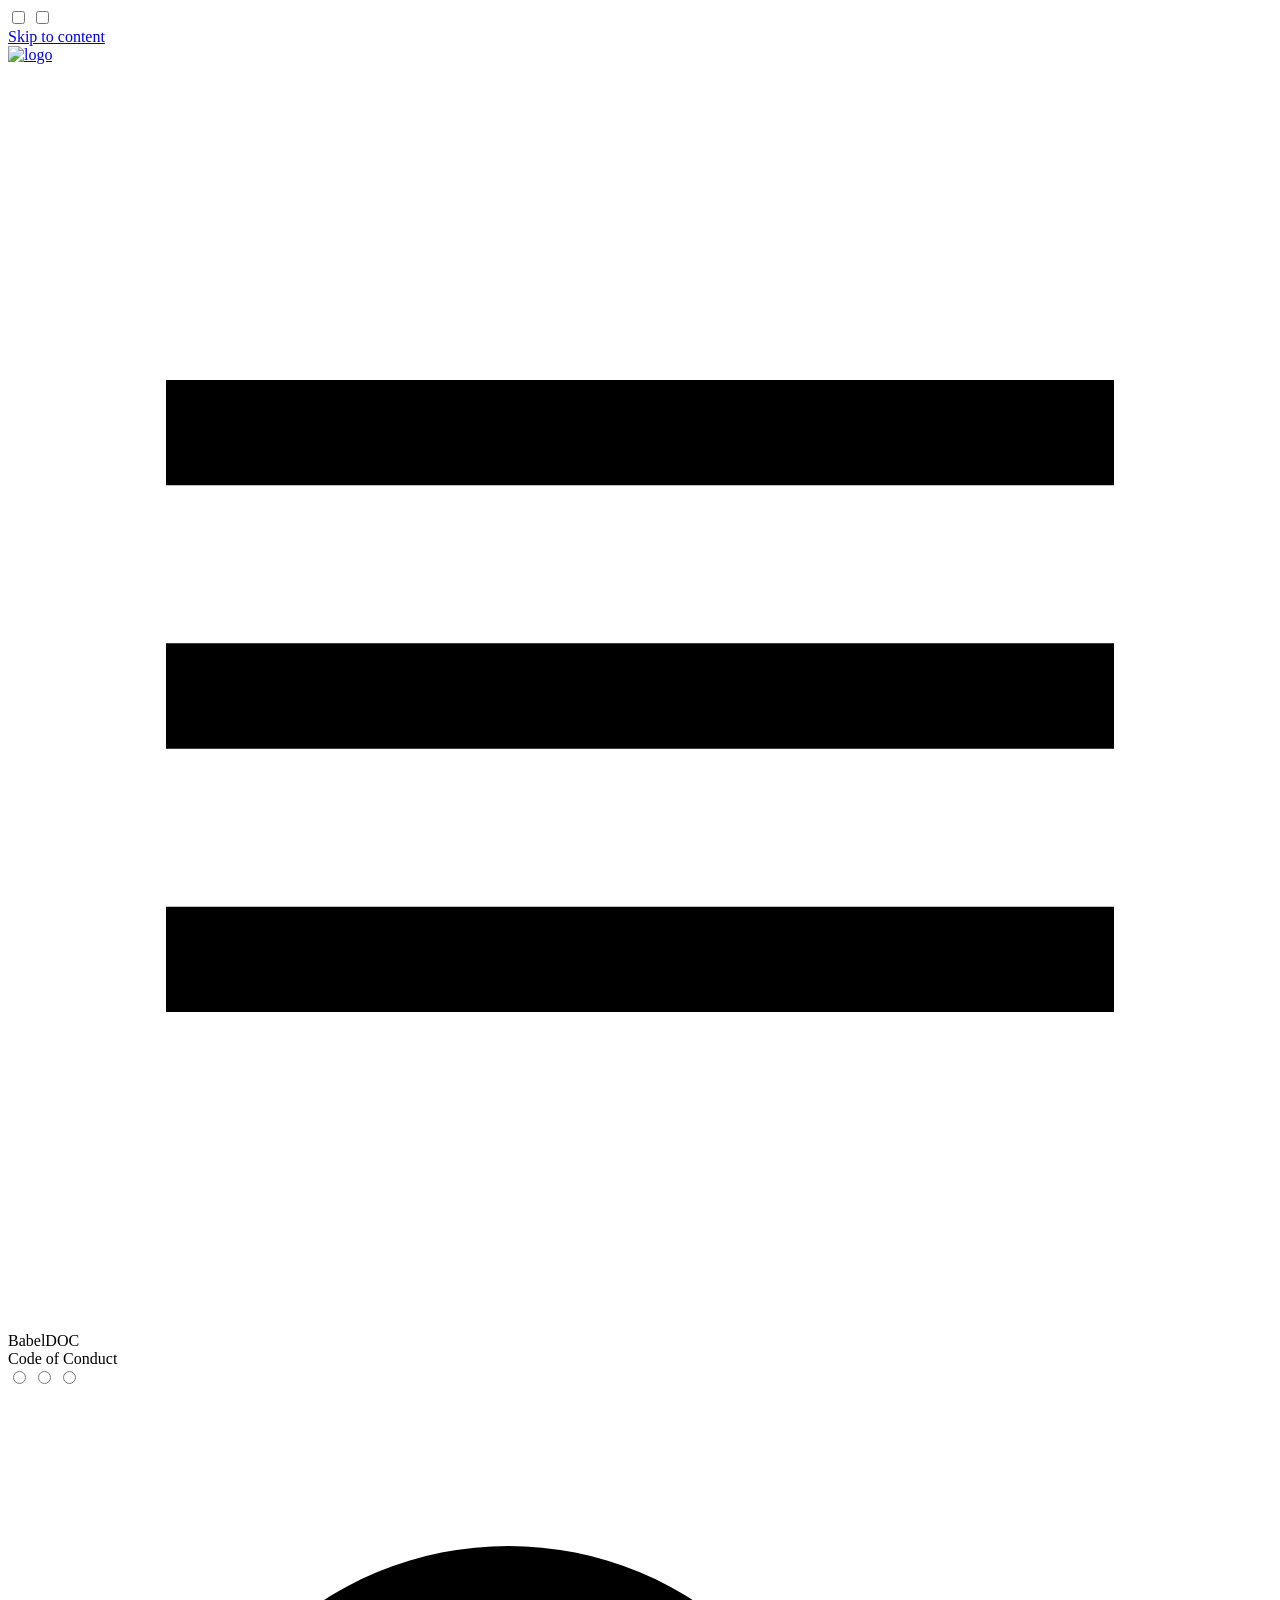
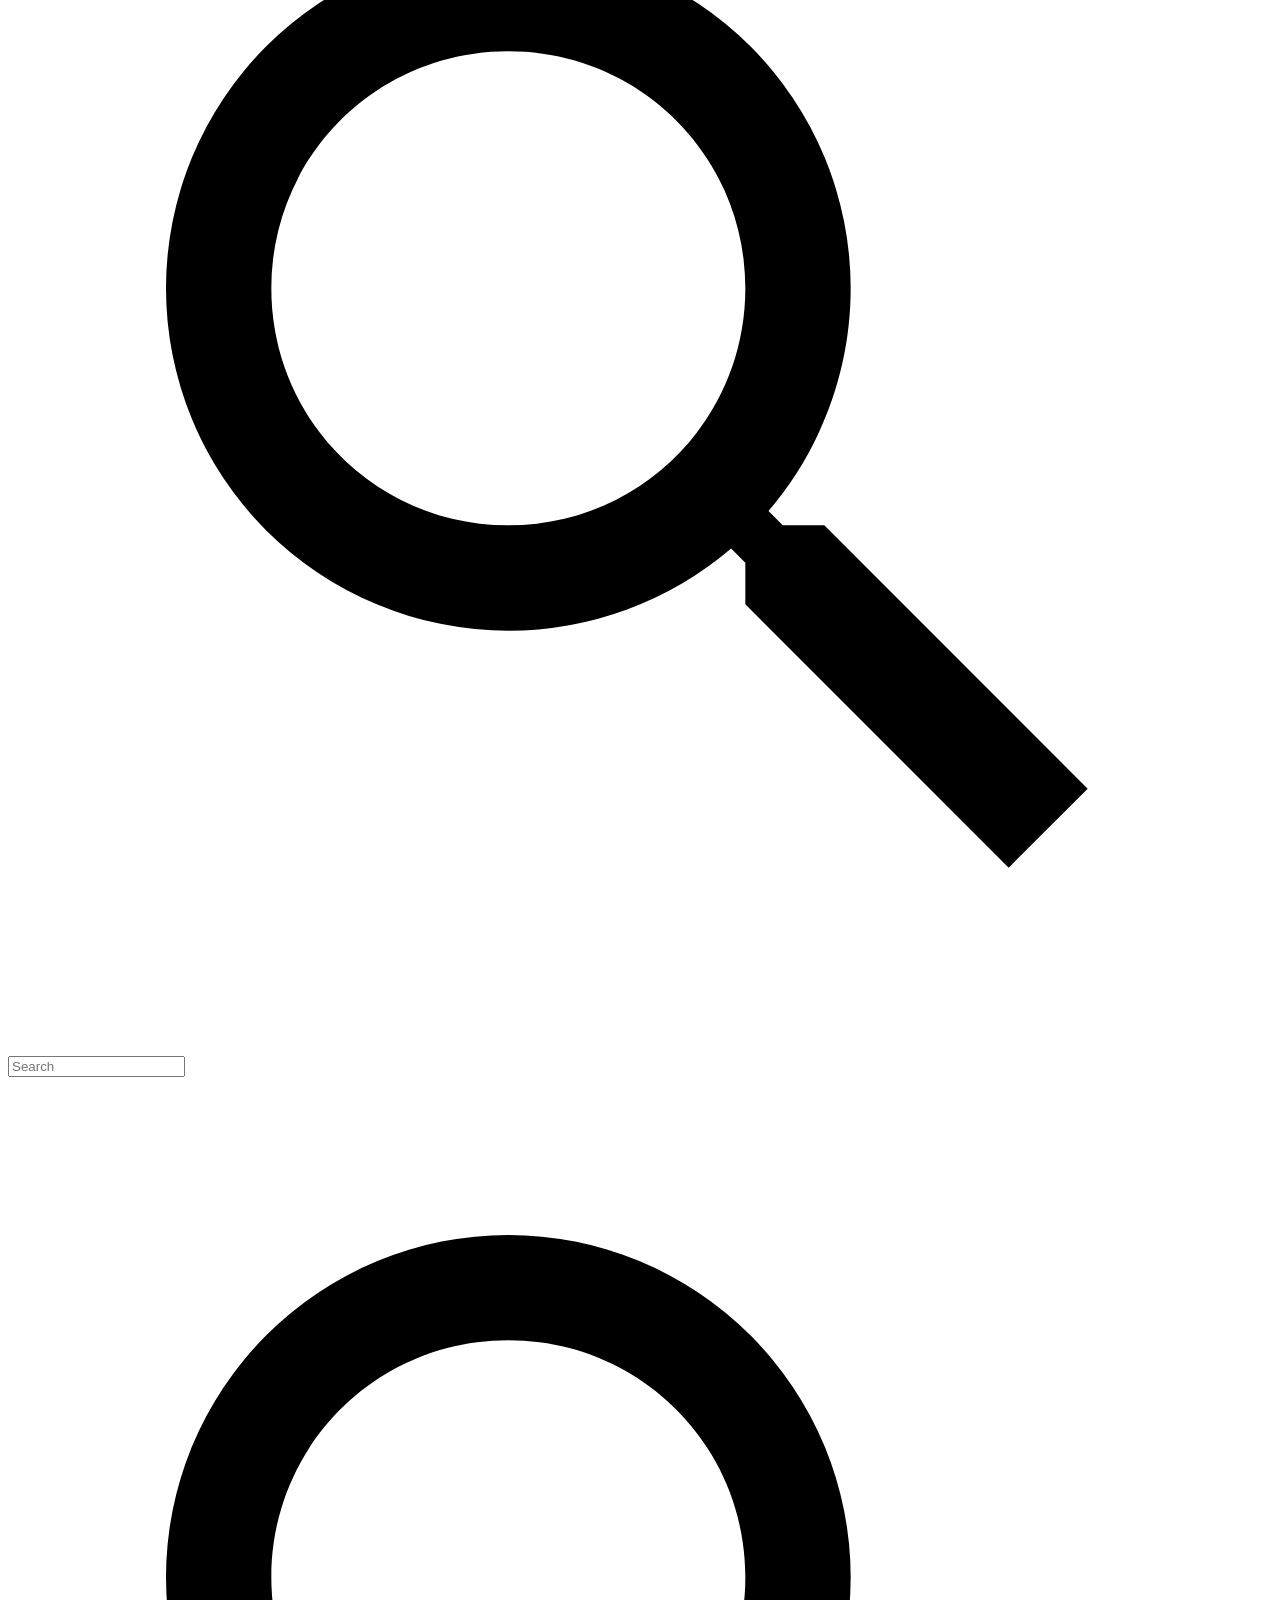
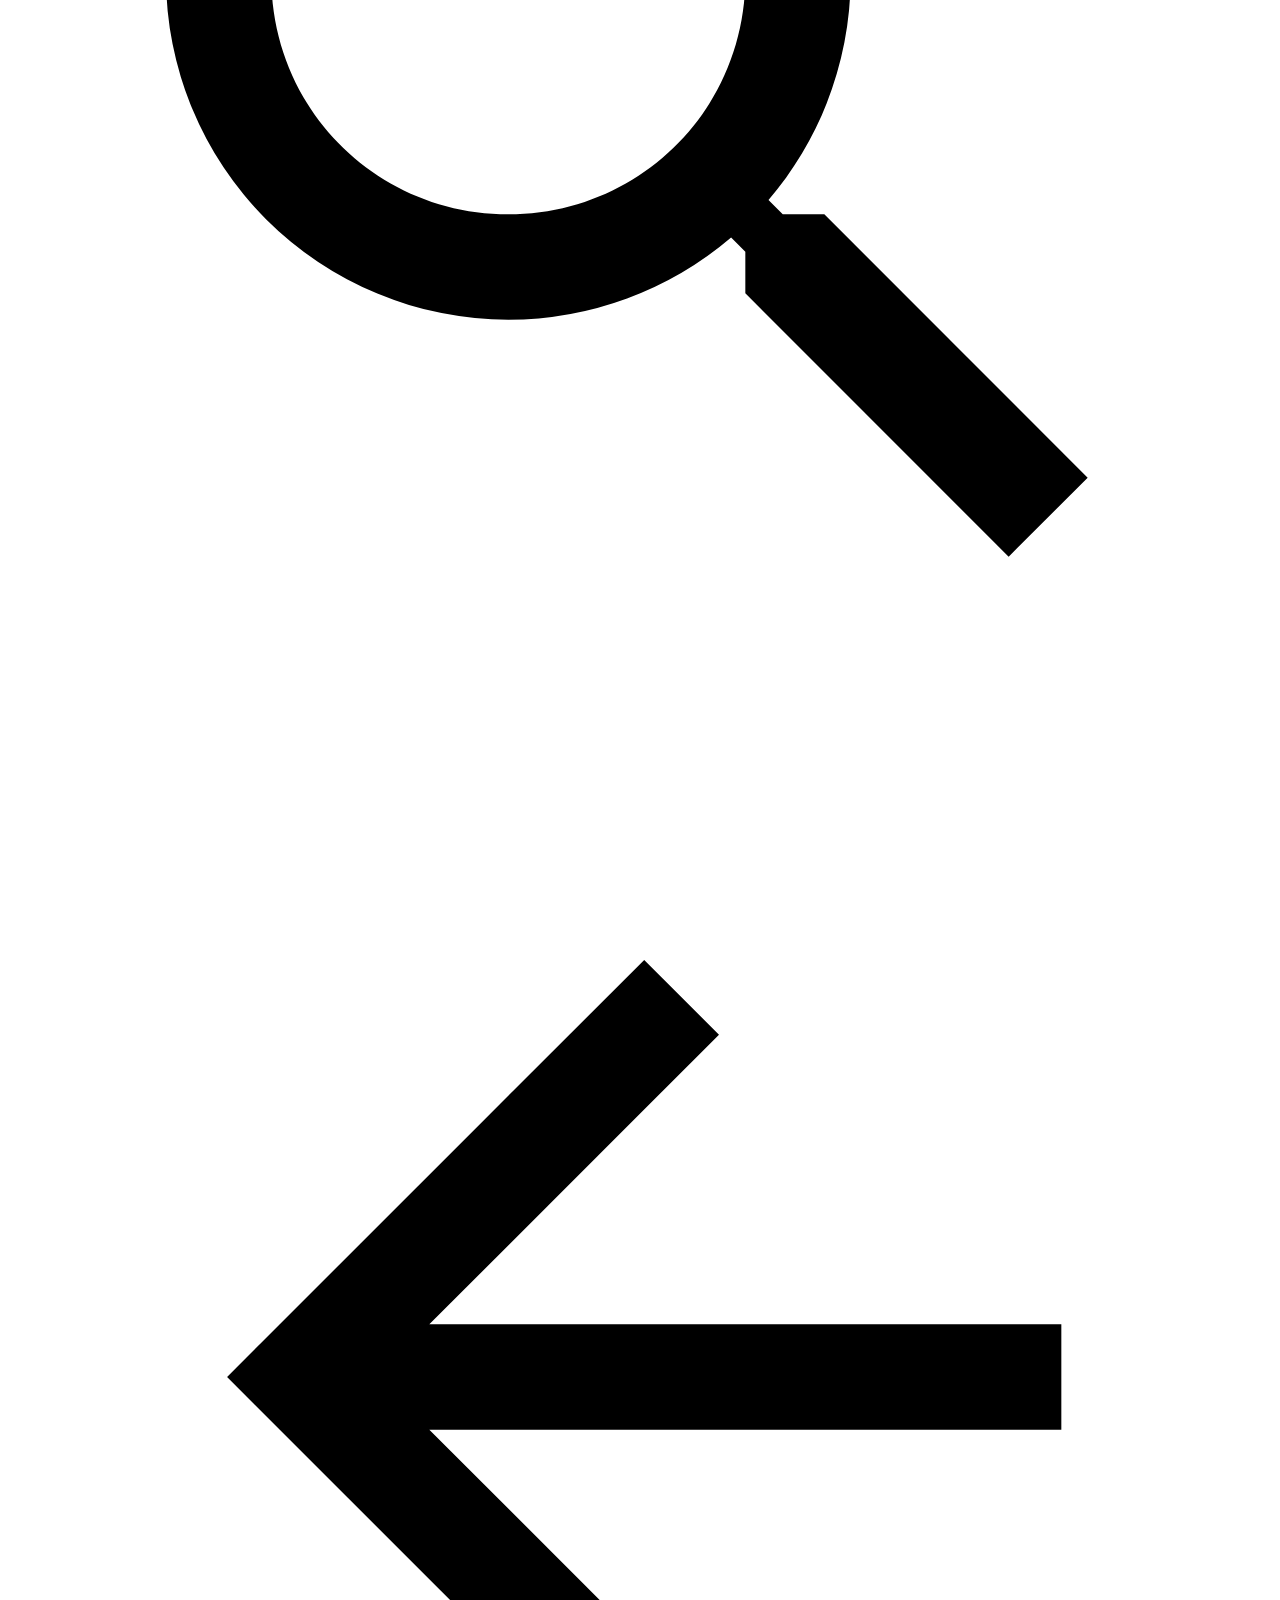
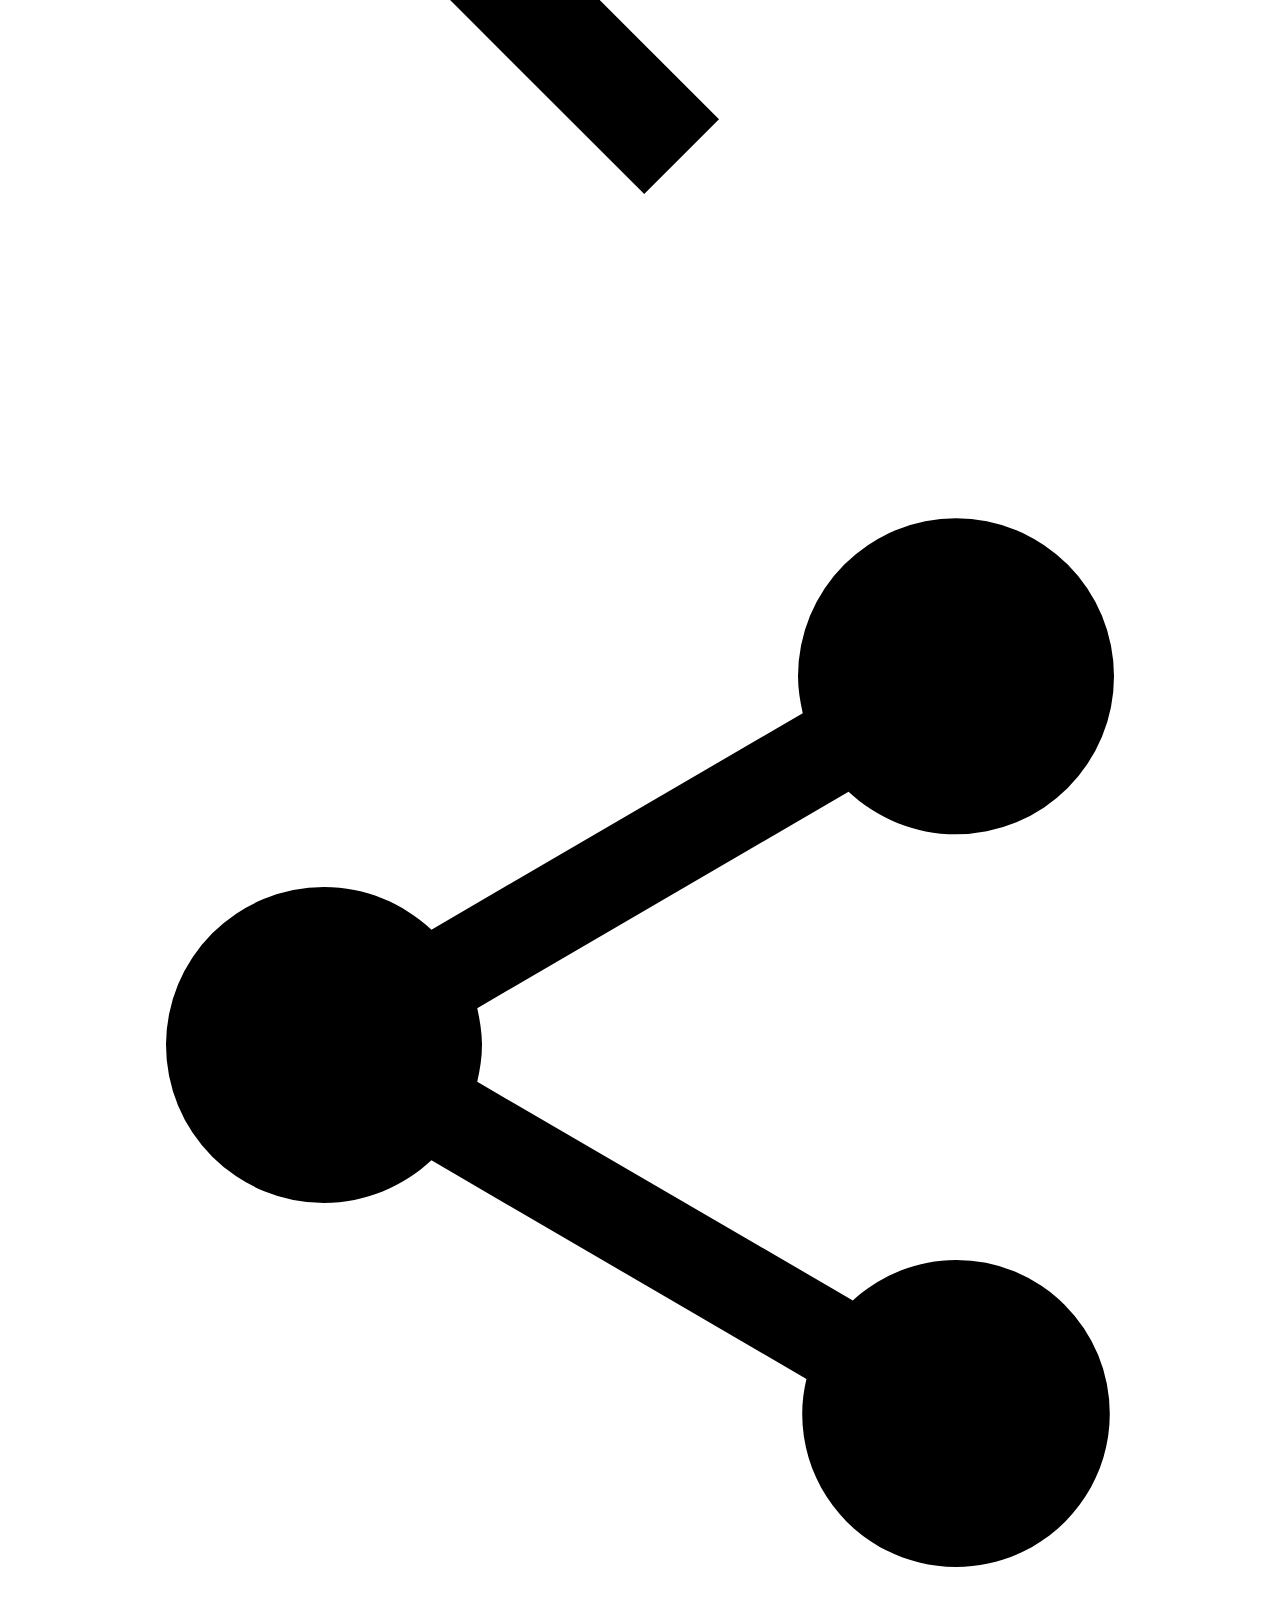
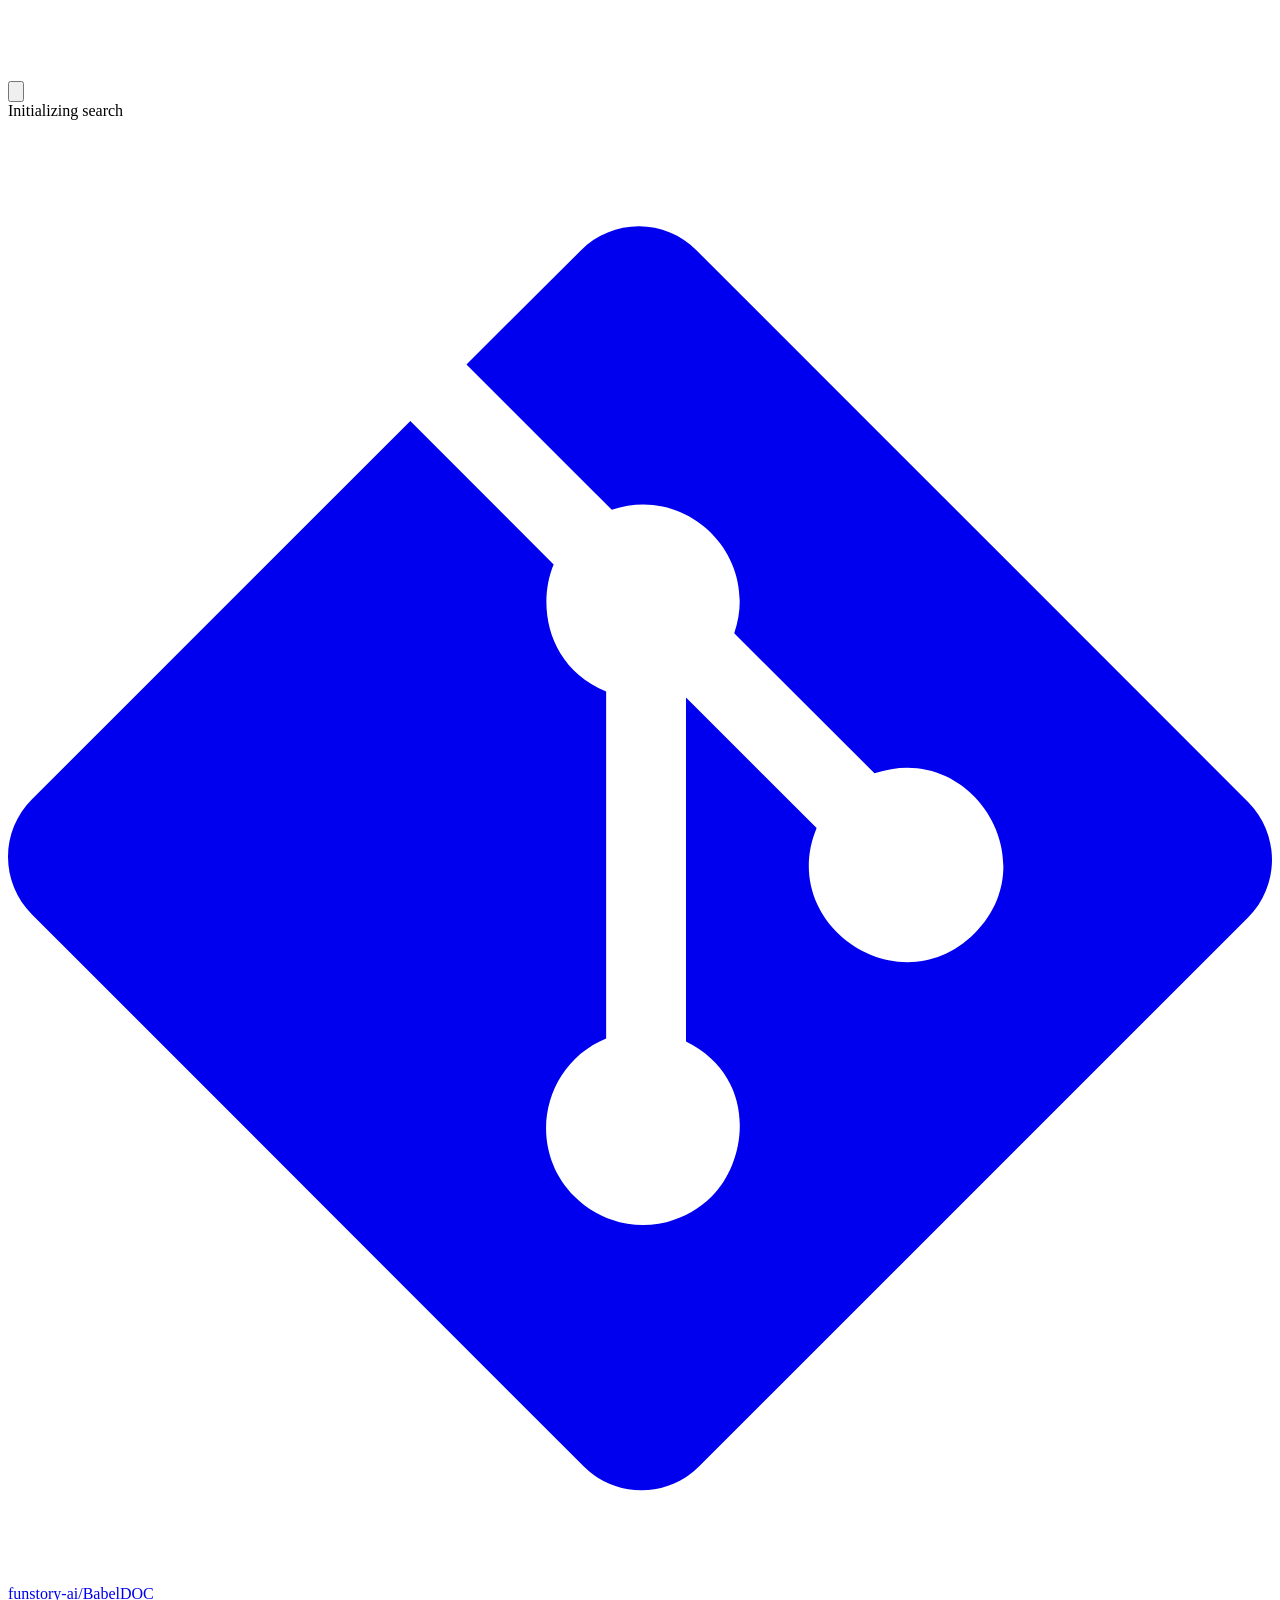
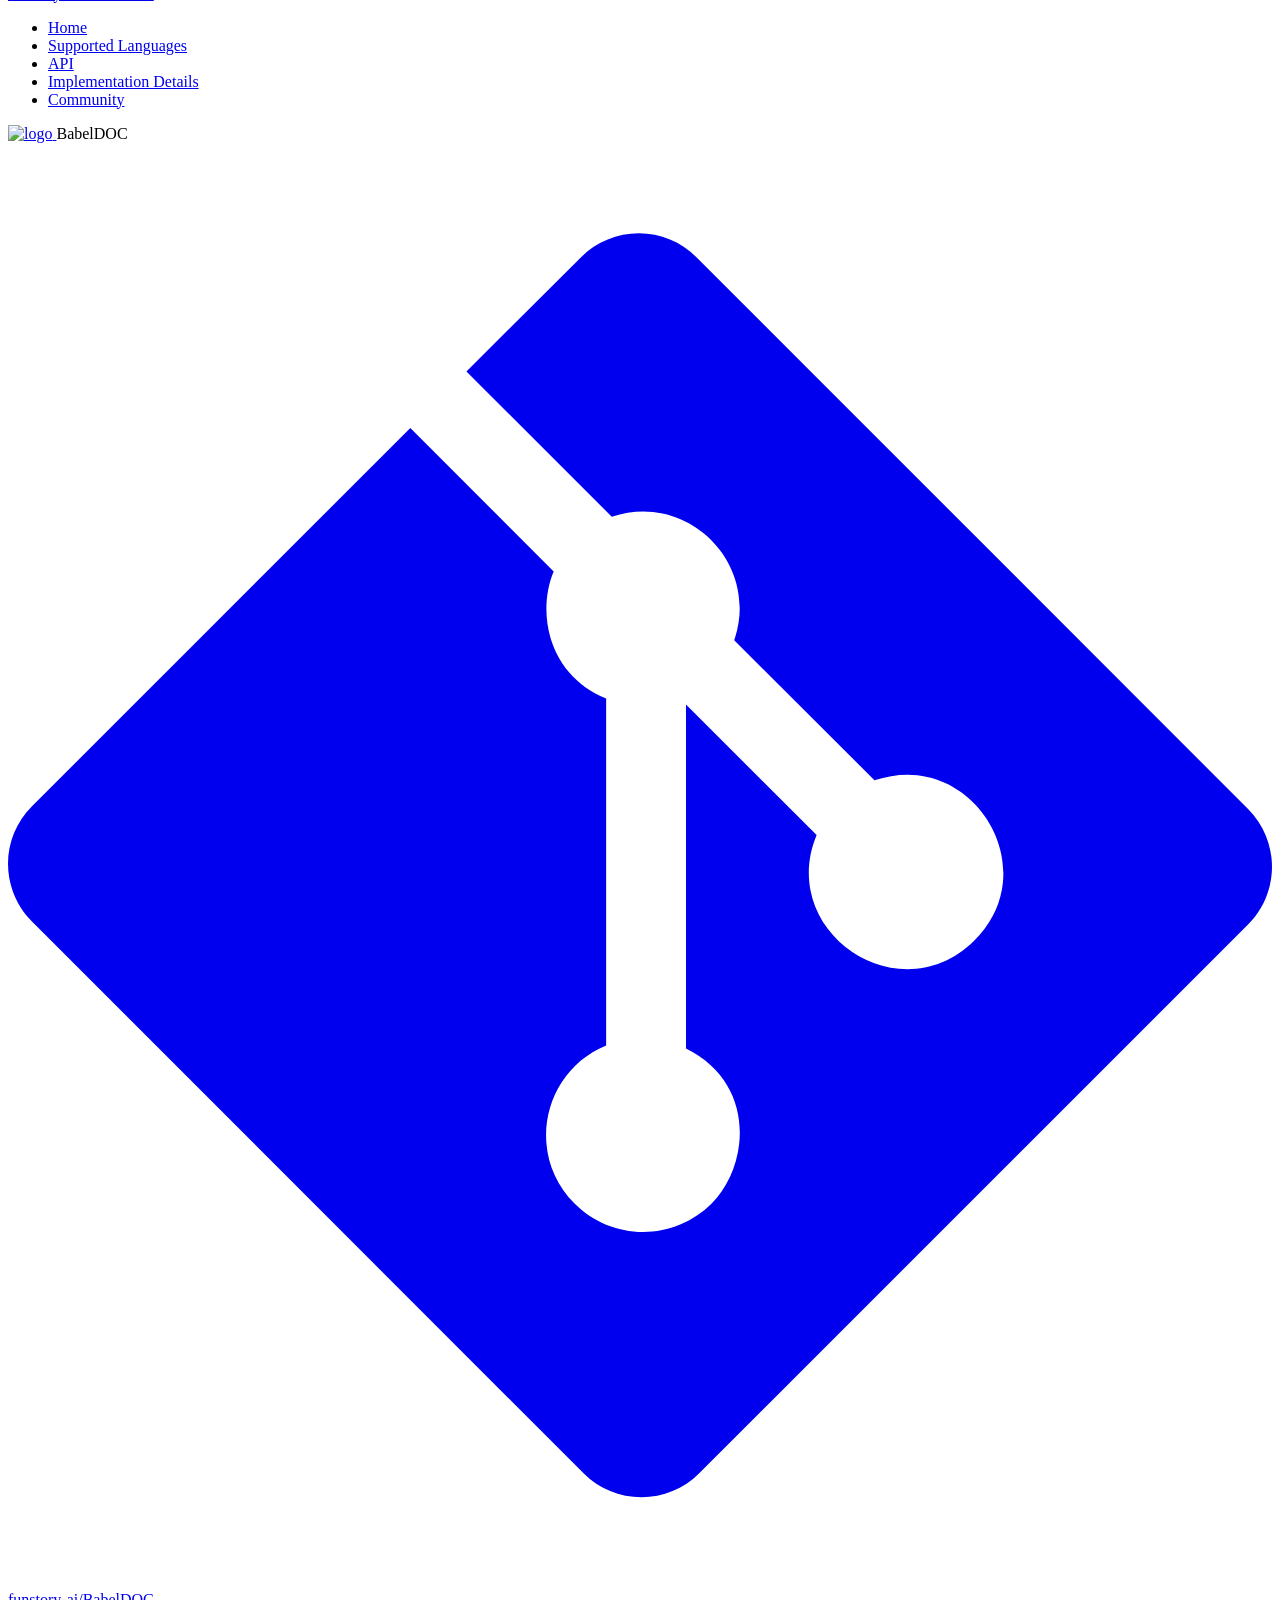
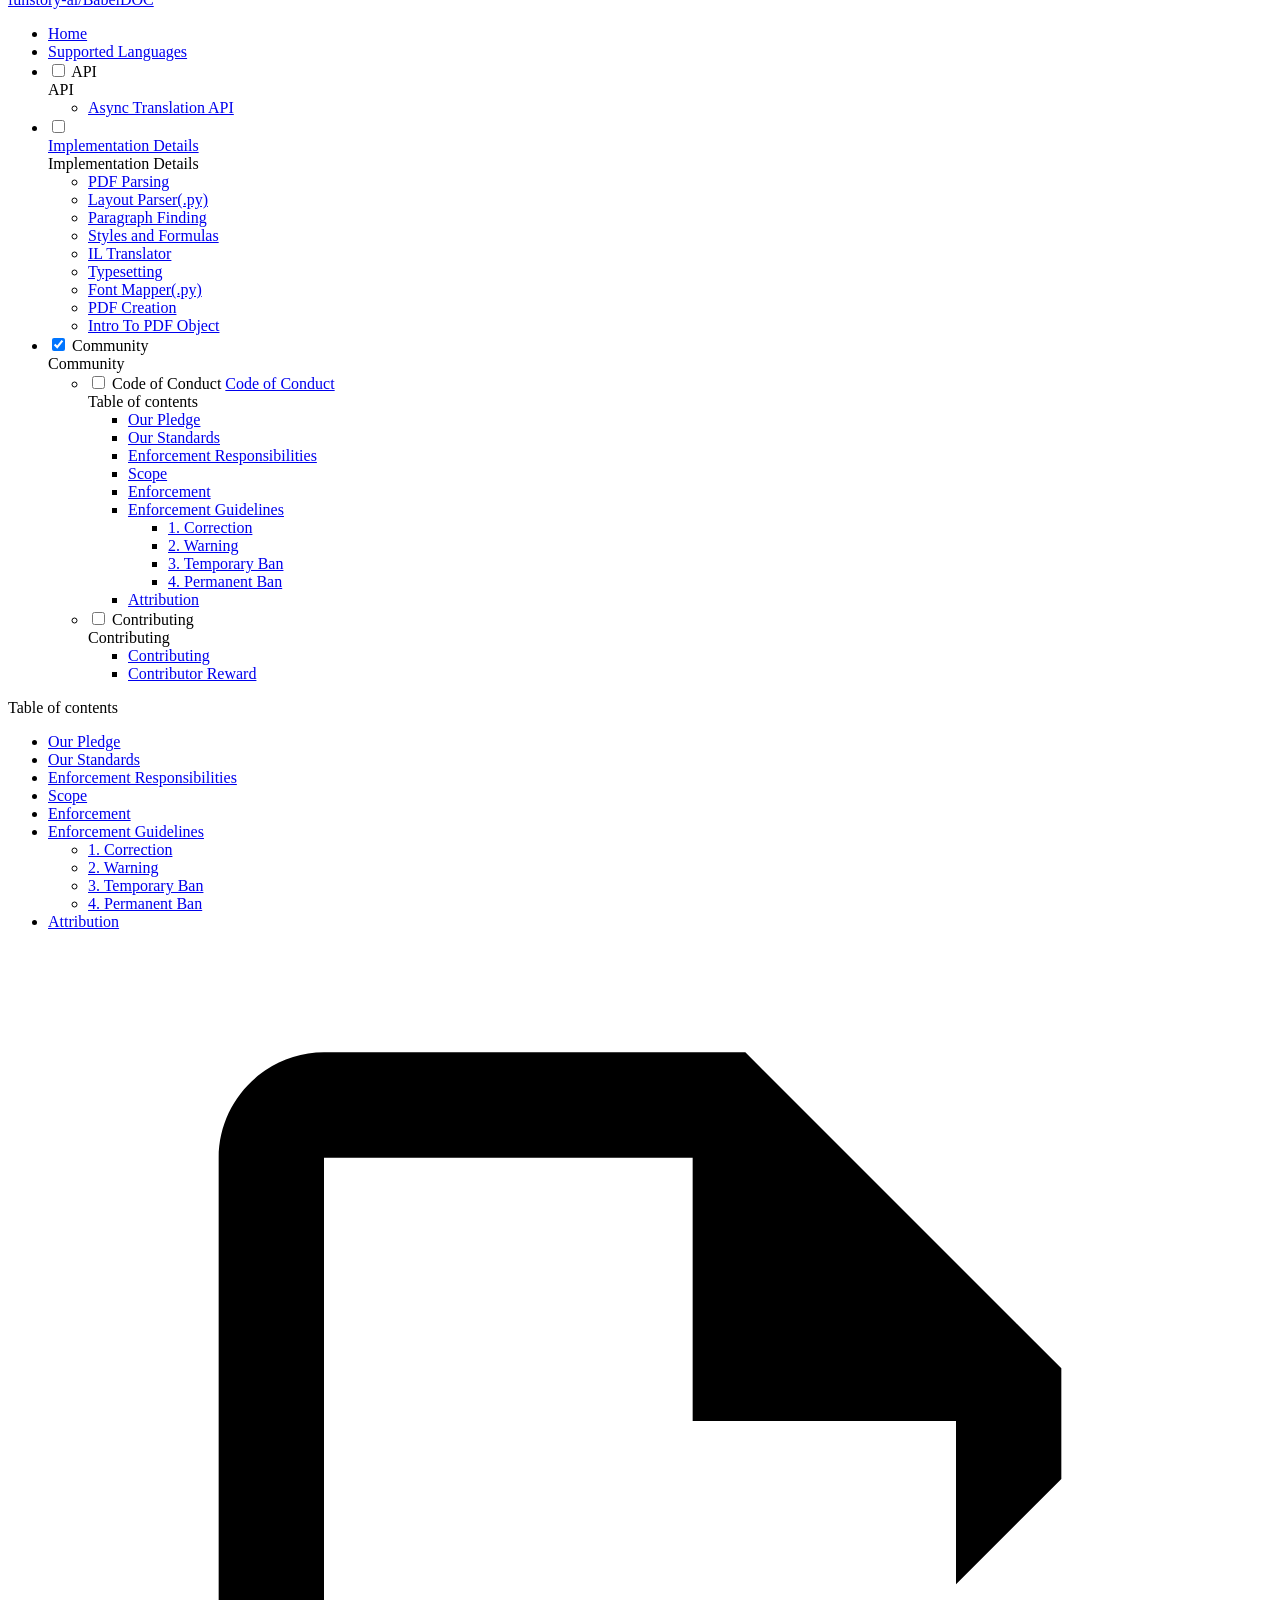
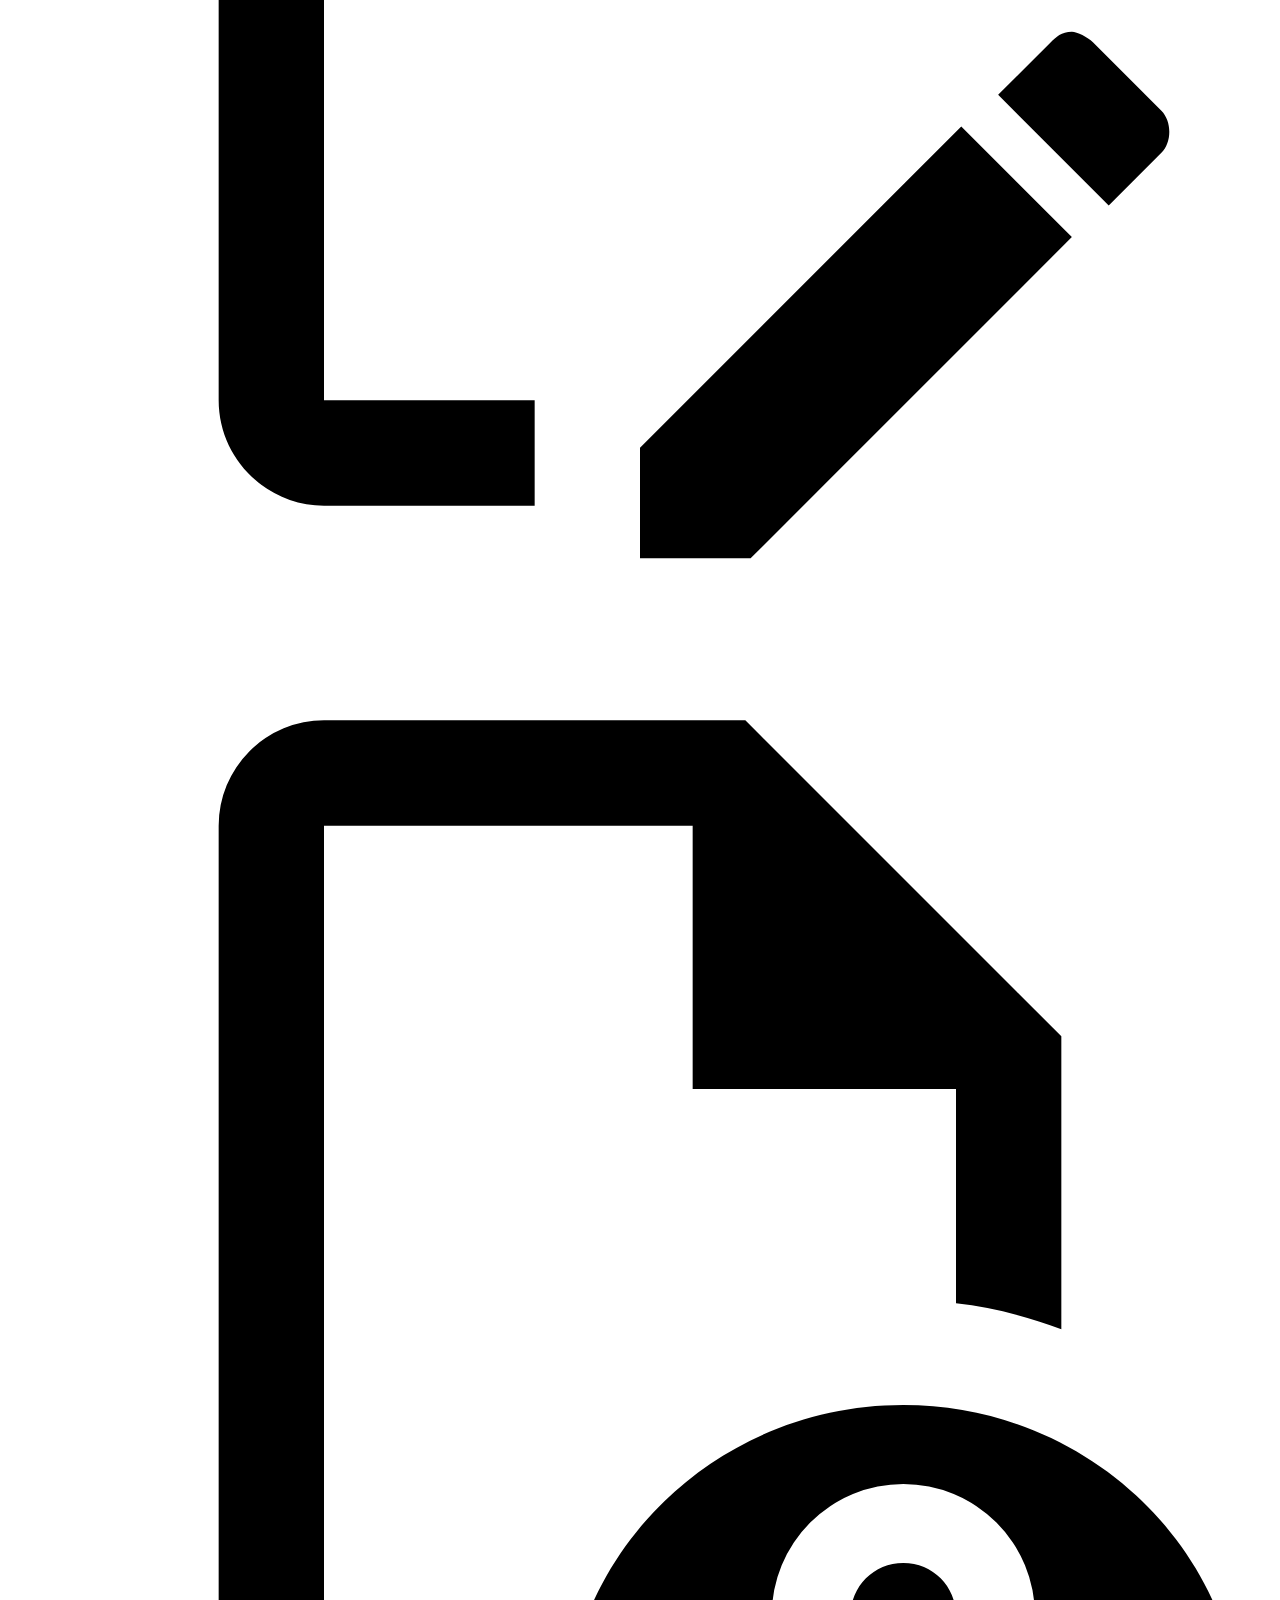
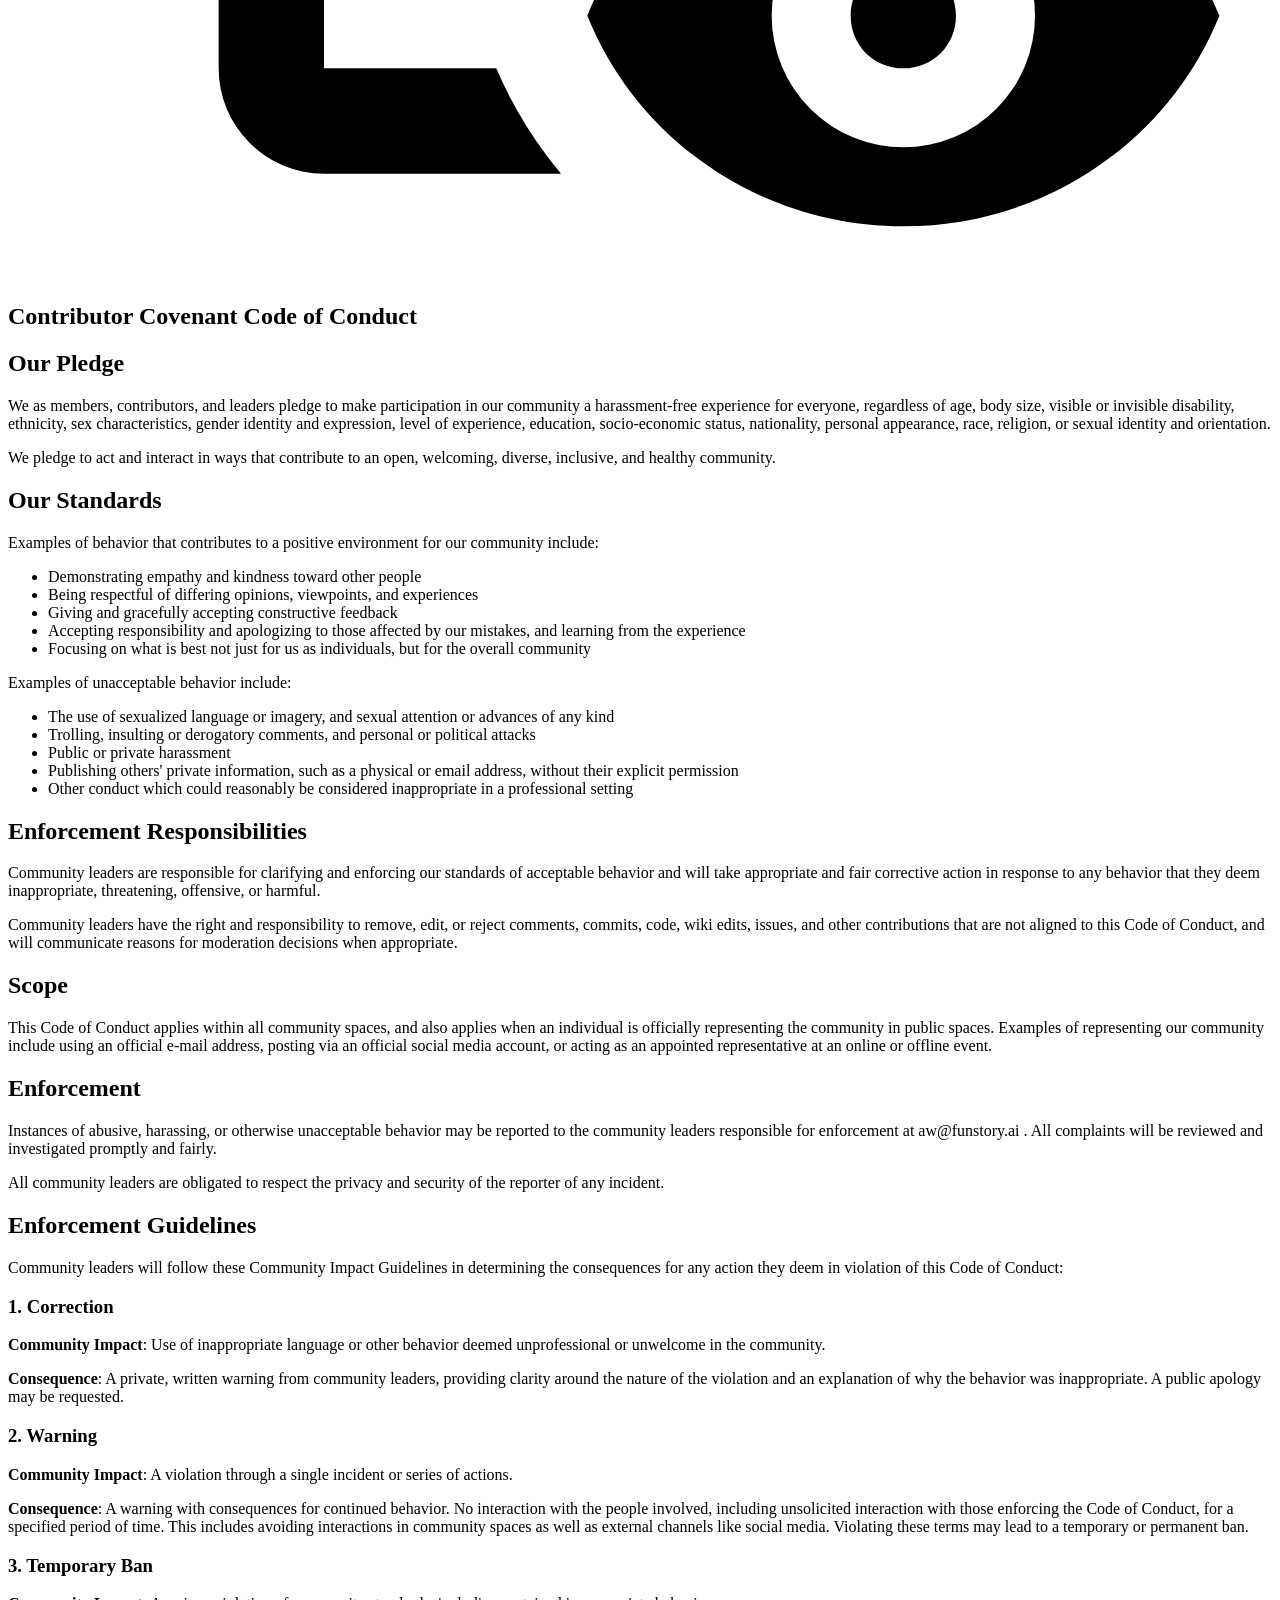
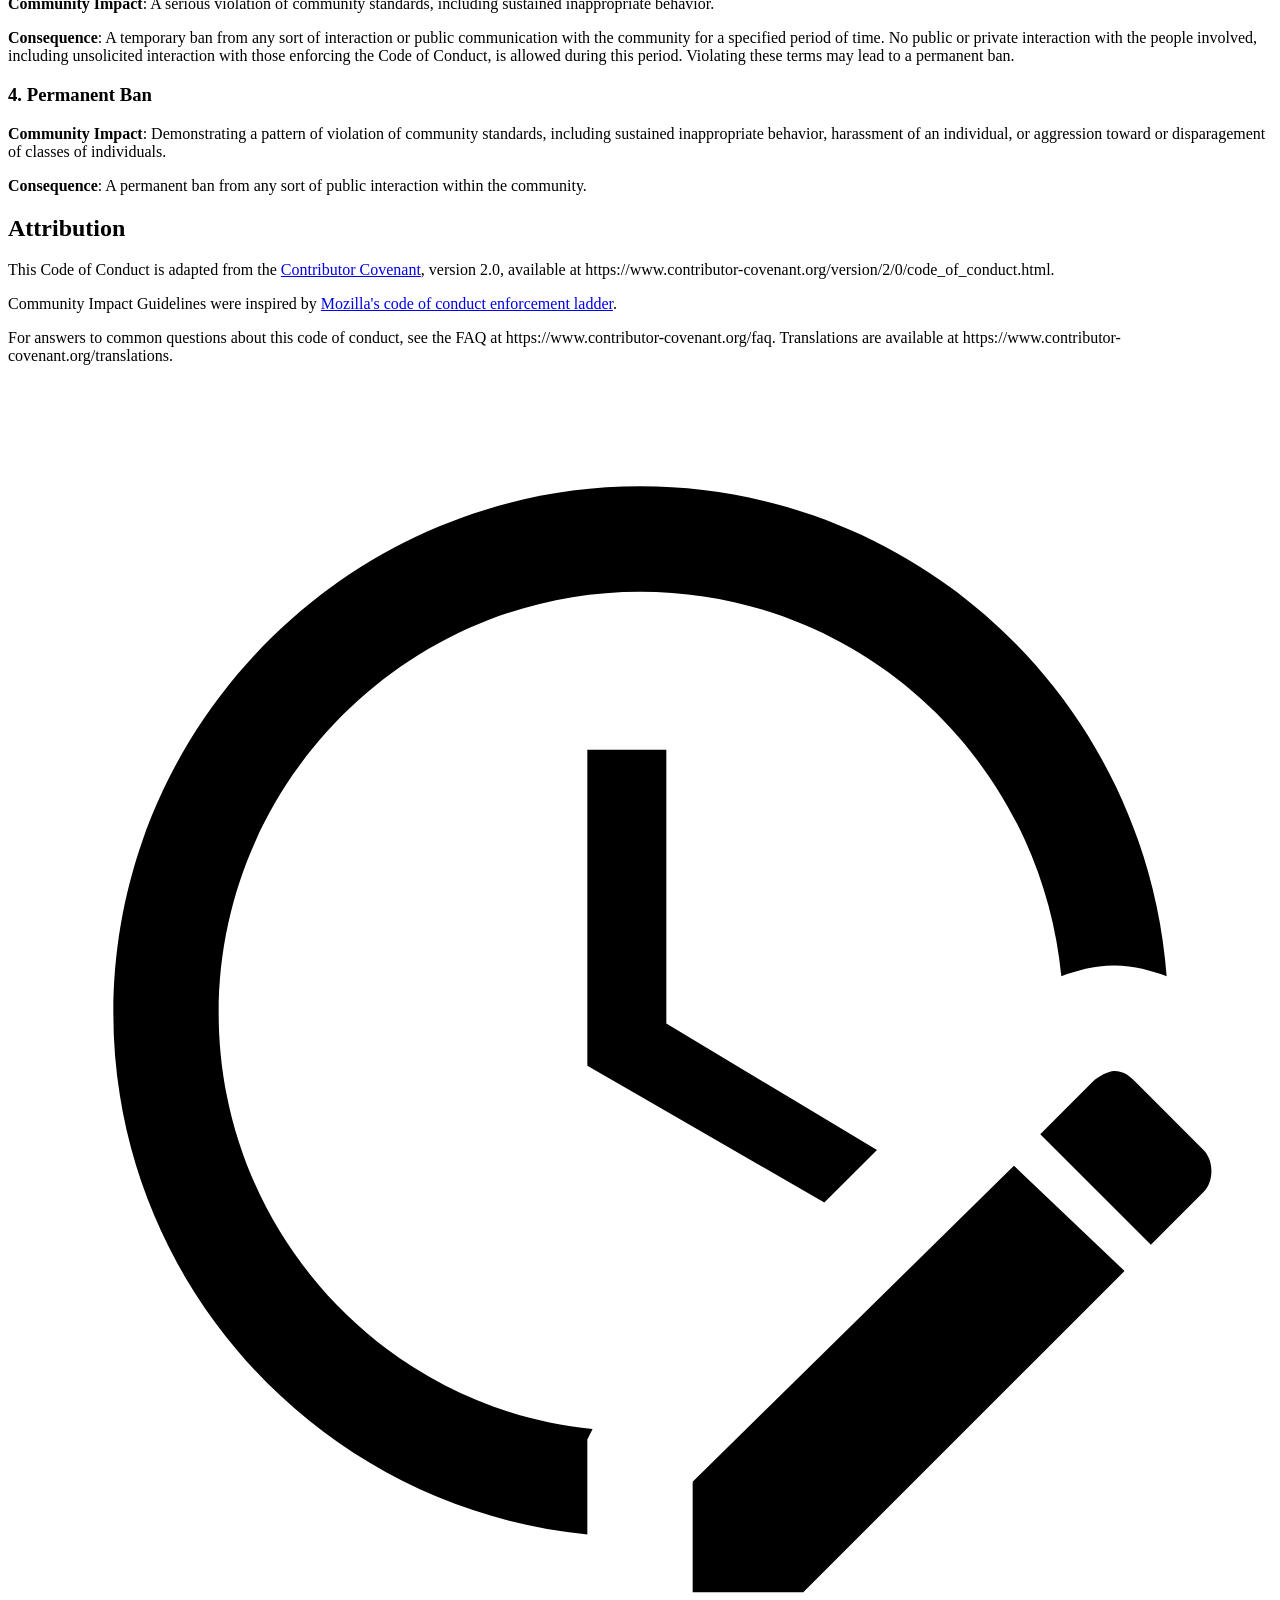
==== commit 8040c37c: "Deployed 56709f9 with MkDocs version: 1.6.1" ====
--- a/CODE_OF_CONDUCT/index.html
+++ b/CODE_OF_CONDUCT/index.html
@@ -1 +1 @@
-<!doctype html><html lang=en class=no-js> <head><meta charset=utf-8><meta name=viewport content="width=device-width,initial-scale=1"><meta name=description content="Write your documentation in Markdown and create a professional static site in minutes – searchable, customizable, in 60+ languages, for all devices"><meta name=author content=funstory.ai><link href=https://squidfunk.github.io/mkdocs-material/CODE_OF_CONDUCT/ rel=canonical><link href=../intro-to-pdf-object/ rel=prev><link href=../CONTRIBUTING/ rel=next><link rel=icon href=../images/babeldoc-small-logo-with-transparent-background.svg><meta name=generator content="mkdocs-1.6.1, mkdocs-material-9.6.15"><title>Code of Conduct - BabelDOC</title><link rel=stylesheet href=../assets/stylesheets/main.342714a4.min.css><link rel=stylesheet href=../assets/stylesheets/palette.06af60db.min.css><link rel=preconnect href=https://fonts.gstatic.com crossorigin><link rel=stylesheet href="https://fonts.googleapis.com/css?family=Roboto:300,300i,400,400i,700,700i%7CRoboto+Mono:400,400i,700,700i&display=fallback"><style>:root{--md-text-font:"Roboto";--md-code-font:"Roboto Mono"}</style><script>__md_scope=new URL("..",location),__md_hash=e=>[...e].reduce(((e,_)=>(e<<5)-e+_.charCodeAt(0)),0),__md_get=(e,_=localStorage,t=__md_scope)=>JSON.parse(_.getItem(t.pathname+"."+e)),__md_set=(e,_,t=localStorage,a=__md_scope)=>{try{t.setItem(a.pathname+"."+e,JSON.stringify(_))}catch(e){}}</script></head> <body dir=ltr data-md-color-scheme=default data-md-color-primary=indigo data-md-color-accent=indigo> <input class=md-toggle data-md-toggle=drawer type=checkbox id=__drawer autocomplete=off> <input class=md-toggle data-md-toggle=search type=checkbox id=__search autocomplete=off> <label class=md-overlay for=__drawer></label> <div data-md-component=skip> <a href=#contributor-covenant-code-of-conduct class=md-skip> Skip to content </a> </div> <div data-md-component=announce> </div> <header class=md-header data-md-component=header> <nav class="md-header__inner md-grid" aria-label=Header> <a href=.. title=BabelDOC class="md-header__button md-logo" aria-label=BabelDOC data-md-component=logo> <img src=../images/babeldoc-small-logo-with-transparent-background.svg alt=logo> </a> <label class="md-header__button md-icon" for=__drawer> <svg xmlns=http://www.w3.org/2000/svg viewbox="0 0 24 24"><path d="M3 6h18v2H3zm0 5h18v2H3zm0 5h18v2H3z"/></svg> </label> <div class=md-header__title data-md-component=header-title> <div class=md-header__ellipsis> <div class=md-header__topic> <span class=md-ellipsis> BabelDOC </span> </div> <div class=md-header__topic data-md-component=header-topic> <span class=md-ellipsis> Code of Conduct </span> </div> </div> </div> <form class=md-header__option data-md-component=palette> <input class=md-option data-md-color-media=(prefers-color-scheme) data-md-color-scheme=default data-md-color-primary=indigo data-md-color-accent=indigo aria-label="Switch to light mode" type=radio name=__palette id=__palette_0> <label class="md-header__button md-icon" title="Switch to light mode" for=__palette_1 hidden> <svg xmlns=http://www.w3.org/2000/svg viewbox="0 0 24 24"><path d="m14.3 16-.7-2h-3.2l-.7 2H7.8L11 7h2l3.2 9zM20 8.69V4h-4.69L12 .69 8.69 4H4v4.69L.69 12 4 15.31V20h4.69L12 23.31 15.31 20H20v-4.69L23.31 12zm-9.15 3.96h2.3L12 9z"/></svg> </label> <input class=md-option data-md-color-media="(prefers-color-scheme: light)" data-md-color-scheme=default data-md-color-primary=white data-md-color-accent=indigo aria-label="Switch to dark mode" type=radio name=__palette id=__palette_1> <label class="md-header__button md-icon" title="Switch to dark mode" for=__palette_2 hidden> <svg xmlns=http://www.w3.org/2000/svg viewbox="0 0 24 24"><path d="M12 8a4 4 0 0 0-4 4 4 4 0 0 0 4 4 4 4 0 0 0 4-4 4 4 0 0 0-4-4m0 10a6 6 0 0 1-6-6 6 6 0 0 1 6-6 6 6 0 0 1 6 6 6 6 0 0 1-6 6m8-9.31V4h-4.69L12 .69 8.69 4H4v4.69L.69 12 4 15.31V20h4.69L12 23.31 15.31 20H20v-4.69L23.31 12z"/></svg> </label> <input class=md-option data-md-color-media="(prefers-color-scheme: dark)" data-md-color-scheme=slate data-md-color-primary=black data-md-color-accent=indigo aria-label="Switch to system preference" type=radio name=__palette id=__palette_2> <label class="md-header__button md-icon" title="Switch to system preference" for=__palette_0 hidden> <svg xmlns=http://www.w3.org/2000/svg viewbox="0 0 24 24"><path d="M12 18c-.89 0-1.74-.2-2.5-.55C11.56 16.5 13 14.42 13 12s-1.44-4.5-3.5-5.45C10.26 6.2 11.11 6 12 6a6 6 0 0 1 6 6 6 6 0 0 1-6 6m8-9.31V4h-4.69L12 .69 8.69 4H4v4.69L.69 12 4 15.31V20h4.69L12 23.31 15.31 20H20v-4.69L23.31 12z"/></svg> </label> </form> <script>var palette=__md_get("__palette");if(palette&&palette.color){if("(prefers-color-scheme)"===palette.color.media){var media=matchMedia("(prefers-color-scheme: light)"),input=document.querySelector(media.matches?"[data-md-color-media='(prefers-color-scheme: light)']":"[data-md-color-media='(prefers-color-scheme: dark)']");palette.color.media=input.getAttribute("data-md-color-media"),palette.color.scheme=input.getAttribute("data-md-color-scheme"),palette.color.primary=input.getAttribute("data-md-color-primary"),palette.color.accent=input.getAttribute("data-md-color-accent")}for(var[key,value]of Object.entries(palette.color))document.body.setAttribute("data-md-color-"+key,value)}</script> <label class="md-header__button md-icon" for=__search> <svg xmlns=http://www.w3.org/2000/svg viewbox="0 0 24 24"><path d="M9.5 3A6.5 6.5 0 0 1 16 9.5c0 1.61-.59 3.09-1.56 4.23l.27.27h.79l5 5-1.5 1.5-5-5v-.79l-.27-.27A6.52 6.52 0 0 1 9.5 16 6.5 6.5 0 0 1 3 9.5 6.5 6.5 0 0 1 9.5 3m0 2C7 5 5 7 5 9.5S7 14 9.5 14 14 12 14 9.5 12 5 9.5 5"/></svg> </label> <div class=md-search data-md-component=search role=dialog> <label class=md-search__overlay for=__search></label> <div class=md-search__inner role=search> <form class=md-search__form name=search> <input type=text class=md-search__input name=query aria-label=Search placeholder=Search autocapitalize=off autocorrect=off autocomplete=off spellcheck=false data-md-component=search-query required> <label class="md-search__icon md-icon" for=__search> <svg xmlns=http://www.w3.org/2000/svg viewbox="0 0 24 24"><path d="M9.5 3A6.5 6.5 0 0 1 16 9.5c0 1.61-.59 3.09-1.56 4.23l.27.27h.79l5 5-1.5 1.5-5-5v-.79l-.27-.27A6.52 6.52 0 0 1 9.5 16 6.5 6.5 0 0 1 3 9.5 6.5 6.5 0 0 1 9.5 3m0 2C7 5 5 7 5 9.5S7 14 9.5 14 14 12 14 9.5 12 5 9.5 5"/></svg> <svg xmlns=http://www.w3.org/2000/svg viewbox="0 0 24 24"><path d="M20 11v2H8l5.5 5.5-1.42 1.42L4.16 12l7.92-7.92L13.5 5.5 8 11z"/></svg> </label> <nav class=md-search__options aria-label=Search> <a href=javascript:void(0) class="md-search__icon md-icon" title=Share aria-label=Share data-clipboard data-clipboard-text data-md-component=search-share tabindex=-1> <svg xmlns=http://www.w3.org/2000/svg viewbox="0 0 24 24"><path d="M18 16.08c-.76 0-1.44.3-1.96.77L8.91 12.7c.05-.23.09-.46.09-.7s-.04-.47-.09-.7l7.05-4.11c.54.5 1.25.81 2.04.81a3 3 0 0 0 3-3 3 3 0 0 0-3-3 3 3 0 0 0-3 3c0 .24.04.47.09.7L8.04 9.81C7.5 9.31 6.79 9 6 9a3 3 0 0 0-3 3 3 3 0 0 0 3 3c.79 0 1.5-.31 2.04-.81l7.12 4.15c-.05.21-.08.43-.08.66 0 1.61 1.31 2.91 2.92 2.91s2.92-1.3 2.92-2.91A2.92 2.92 0 0 0 18 16.08"/></svg> </a> <button type=reset class="md-search__icon md-icon" title=Clear aria-label=Clear tabindex=-1> <svg xmlns=http://www.w3.org/2000/svg viewbox="0 0 24 24"><path d="M19 6.41 17.59 5 12 10.59 6.41 5 5 6.41 10.59 12 5 17.59 6.41 19 12 13.41 17.59 19 19 17.59 13.41 12z"/></svg> </button> </nav> <div class=md-search__suggest data-md-component=search-suggest></div> </form> <div class=md-search__output> <div class=md-search__scrollwrap tabindex=0 data-md-scrollfix> <div class=md-search-result data-md-component=search-result> <div class=md-search-result__meta> Initializing search </div> <ol class=md-search-result__list role=presentation></ol> </div> </div> </div> </div> </div> <div class=md-header__source> <a href=https://github.com/funstory-ai/BabelDOC title="Go to repository" class=md-source data-md-component=source> <div class="md-source__icon md-icon"> <svg xmlns=http://www.w3.org/2000/svg viewbox="0 0 448 512"><!-- Font Awesome Free 6.7.2 by @fontawesome - https://fontawesome.com License - https://fontawesome.com/license/free (Icons: CC BY 4.0, Fonts: SIL OFL 1.1, Code: MIT License) Copyright 2024 Fonticons, Inc.--><path d="M439.55 236.05 244 40.45a28.87 28.87 0 0 0-40.81 0l-40.66 40.63 51.52 51.52c27.06-9.14 52.68 16.77 43.39 43.68l49.66 49.66c34.23-11.8 61.18 31 35.47 56.69-26.49 26.49-70.21-2.87-56-37.34L240.22 199v121.85c25.3 12.54 22.26 41.85 9.08 55a34.34 34.34 0 0 1-48.55 0c-17.57-17.6-11.07-46.91 11.25-56v-123c-20.8-8.51-24.6-30.74-18.64-45L142.57 101 8.45 235.14a28.86 28.86 0 0 0 0 40.81l195.61 195.6a28.86 28.86 0 0 0 40.8 0l194.69-194.69a28.86 28.86 0 0 0 0-40.81"/></svg> </div> <div class=md-source__repository> funstory-ai/BabelDOC </div> </a> </div> </nav> </header> <div class=md-container data-md-component=container> <nav class=md-tabs aria-label=Tabs data-md-component=tabs> <div class=md-grid> <ul class=md-tabs__list> <li class=md-tabs__item> <a href=.. class=md-tabs__link> Home </a> </li> <li class=md-tabs__item> <a href=../supported_languages/ class=md-tabs__link> Supported Languages </a> </li> <li class=md-tabs__item> <a href=../ImplementationDetails/AsyncTranslate/AsyncTranslate/ class=md-tabs__link> API </a> </li> <li class=md-tabs__item> <a href=../ImplementationDetails/ class=md-tabs__link> Implementation Details </a> </li> <li class="md-tabs__item md-tabs__item--active"> <a href=./ class=md-tabs__link> Community </a> </li> </ul> </div> </nav> <main class=md-main data-md-component=main> <div class="md-main__inner md-grid"> <div class="md-sidebar md-sidebar--primary" data-md-component=sidebar data-md-type=navigation> <div class=md-sidebar__scrollwrap> <div class=md-sidebar__inner> <nav class="md-nav md-nav--primary md-nav--lifted" aria-label=Navigation data-md-level=0> <label class=md-nav__title for=__drawer> <a href=.. title=BabelDOC class="md-nav__button md-logo" aria-label=BabelDOC data-md-component=logo> <img src=../images/babeldoc-small-logo-with-transparent-background.svg alt=logo> </a> BabelDOC </label> <div class=md-nav__source> <a href=https://github.com/funstory-ai/BabelDOC title="Go to repository" class=md-source data-md-component=source> <div class="md-source__icon md-icon"> <svg xmlns=http://www.w3.org/2000/svg viewbox="0 0 448 512"><!-- Font Awesome Free 6.7.2 by @fontawesome - https://fontawesome.com License - https://fontawesome.com/license/free (Icons: CC BY 4.0, Fonts: SIL OFL 1.1, Code: MIT License) Copyright 2024 Fonticons, Inc.--><path d="M439.55 236.05 244 40.45a28.87 28.87 0 0 0-40.81 0l-40.66 40.63 51.52 51.52c27.06-9.14 52.68 16.77 43.39 43.68l49.66 49.66c34.23-11.8 61.18 31 35.47 56.69-26.49 26.49-70.21-2.87-56-37.34L240.22 199v121.85c25.3 12.54 22.26 41.85 9.08 55a34.34 34.34 0 0 1-48.55 0c-17.57-17.6-11.07-46.91 11.25-56v-123c-20.8-8.51-24.6-30.74-18.64-45L142.57 101 8.45 235.14a28.86 28.86 0 0 0 0 40.81l195.61 195.6a28.86 28.86 0 0 0 40.8 0l194.69-194.69a28.86 28.86 0 0 0 0-40.81"/></svg> </div> <div class=md-source__repository> funstory-ai/BabelDOC </div> </a> </div> <ul class=md-nav__list data-md-scrollfix> <li class=md-nav__item> <a href=.. class=md-nav__link> <span class=md-ellipsis> Home </span> </a> </li> <li class=md-nav__item> <a href=../supported_languages/ class=md-nav__link> <span class=md-ellipsis> Supported Languages </span> </a> </li> <li class="md-nav__item md-nav__item--nested"> <input class="md-nav__toggle md-toggle " type=checkbox id=__nav_3> <label class=md-nav__link for=__nav_3 id=__nav_3_label tabindex=0> <span class=md-ellipsis> API </span> <span class="md-nav__icon md-icon"></span> </label> <nav class=md-nav data-md-level=1 aria-labelledby=__nav_3_label aria-expanded=false> <label class=md-nav__title for=__nav_3> <span class="md-nav__icon md-icon"></span> API </label> <ul class=md-nav__list data-md-scrollfix> <li class=md-nav__item> <a href=../ImplementationDetails/AsyncTranslate/AsyncTranslate/ class=md-nav__link> <span class=md-ellipsis> Async Translation API </span> </a> </li> </ul> </nav> </li> <li class="md-nav__item md-nav__item--nested"> <input class="md-nav__toggle md-toggle " type=checkbox id=__nav_4> <div class="md-nav__link md-nav__container"> <a href=../ImplementationDetails/ class="md-nav__link "> <span class=md-ellipsis> Implementation Details </span> </a> <label class="md-nav__link " for=__nav_4 id=__nav_4_label tabindex=0> <span class="md-nav__icon md-icon"></span> </label> </div> <nav class=md-nav data-md-level=1 aria-labelledby=__nav_4_label aria-expanded=false> <label class=md-nav__title for=__nav_4> <span class="md-nav__icon md-icon"></span> Implementation Details </label> <ul class=md-nav__list data-md-scrollfix> <li class=md-nav__item> <a href=../ImplementationDetails/PDFParsing/PDFParsing/ class=md-nav__link> <span class=md-ellipsis> PDF Parsing </span> </a> </li> <li class=md-nav__item> <a href=https://github.com/funstory-ai/BabelDOC/blob/main/babeldoc/document_il/midend/layout_parser.py class=md-nav__link> <span class=md-ellipsis> Layout Parser(.py) </span> </a> </li> <li class=md-nav__item> <a href=../ImplementationDetails/ParagraphFinding/ParagraphFinding/ class=md-nav__link> <span class=md-ellipsis> Paragraph Finding </span> </a> </li> <li class=md-nav__item> <a href=../ImplementationDetails/StylesAndFormulas/StylesAndFormulas/ class=md-nav__link> <span class=md-ellipsis> Styles and Formulas </span> </a> </li> <li class=md-nav__item> <a href=../ImplementationDetails/ILTranslator/ILTranslator/ class=md-nav__link> <span class=md-ellipsis> IL Translator </span> </a> </li> <li class=md-nav__item> <a href=../ImplementationDetails/Typesetting/Typesetting/ class=md-nav__link> <span class=md-ellipsis> Typesetting </span> </a> </li> <li class=md-nav__item> <a href=https://github.com/funstory-ai/BabelDOC/blob/main/babeldoc/document_il/utils/fontmap.py class=md-nav__link> <span class=md-ellipsis> Font Mapper(.py) </span> </a> </li> <li class=md-nav__item> <a href=../ImplementationDetails/PDFCreation/PDFCreation/ class=md-nav__link> <span class=md-ellipsis> PDF Creation </span> </a> </li> <li class=md-nav__item> <a href=../intro-to-pdf-object/ class=md-nav__link> <span class=md-ellipsis> Intro To PDF Object </span> </a> </li> </ul> </nav> </li> <li class="md-nav__item md-nav__item--active md-nav__item--section md-nav__item--nested"> <input class="md-nav__toggle md-toggle " type=checkbox id=__nav_5 checked> <label class=md-nav__link for=__nav_5 id=__nav_5_label tabindex> <span class=md-ellipsis> Community </span> <span class="md-nav__icon md-icon"></span> </label> <nav class=md-nav data-md-level=1 aria-labelledby=__nav_5_label aria-expanded=true> <label class=md-nav__title for=__nav_5> <span class="md-nav__icon md-icon"></span> Community </label> <ul class=md-nav__list data-md-scrollfix> <li class="md-nav__item md-nav__item--active"> <input class="md-nav__toggle md-toggle" type=checkbox id=__toc> <label class="md-nav__link md-nav__link--active" for=__toc> <span class=md-ellipsis> Code of Conduct </span> <span class="md-nav__icon md-icon"></span> </label> <a href=./ class="md-nav__link md-nav__link--active"> <span class=md-ellipsis> Code of Conduct </span> </a> <nav class="md-nav md-nav--secondary" aria-label="Table of contents"> <label class=md-nav__title for=__toc> <span class="md-nav__icon md-icon"></span> Table of contents </label> <ul class=md-nav__list data-md-component=toc data-md-scrollfix> <li class=md-nav__item> <a href=#our-pledge class=md-nav__link> <span class=md-ellipsis> Our Pledge </span> </a> </li> <li class=md-nav__item> <a href=#our-standards class=md-nav__link> <span class=md-ellipsis> Our Standards </span> </a> </li> <li class=md-nav__item> <a href=#enforcement-responsibilities class=md-nav__link> <span class=md-ellipsis> Enforcement Responsibilities </span> </a> </li> <li class=md-nav__item> <a href=#scope class=md-nav__link> <span class=md-ellipsis> Scope </span> </a> </li> <li class=md-nav__item> <a href=#enforcement class=md-nav__link> <span class=md-ellipsis> Enforcement </span> </a> </li> <li class=md-nav__item> <a href=#enforcement-guidelines class=md-nav__link> <span class=md-ellipsis> Enforcement Guidelines </span> </a> <nav class=md-nav aria-label="Enforcement Guidelines"> <ul class=md-nav__list> <li class=md-nav__item> <a href=#1-correction class=md-nav__link> <span class=md-ellipsis> 1. Correction </span> </a> </li> <li class=md-nav__item> <a href=#2-warning class=md-nav__link> <span class=md-ellipsis> 2. Warning </span> </a> </li> <li class=md-nav__item> <a href=#3-temporary-ban class=md-nav__link> <span class=md-ellipsis> 3. Temporary Ban </span> </a> </li> <li class=md-nav__item> <a href=#4-permanent-ban class=md-nav__link> <span class=md-ellipsis> 4. Permanent Ban </span> </a> </li> </ul> </nav> </li> <li class=md-nav__item> <a href=#attribution class=md-nav__link> <span class=md-ellipsis> Attribution </span> </a> </li> </ul> </nav> </li> <li class="md-nav__item md-nav__item--section md-nav__item--nested"> <input class="md-nav__toggle md-toggle " type=checkbox id=__nav_5_2> <label class=md-nav__link for=__nav_5_2 id=__nav_5_2_label tabindex> <span class=md-ellipsis> Contributing </span> <span class="md-nav__icon md-icon"></span> </label> <nav class=md-nav data-md-level=2 aria-labelledby=__nav_5_2_label aria-expanded=false> <label class=md-nav__title for=__nav_5_2> <span class="md-nav__icon md-icon"></span> Contributing </label> <ul class=md-nav__list data-md-scrollfix> <li class=md-nav__item> <a href=../CONTRIBUTING/ class=md-nav__link> <span class=md-ellipsis> Contributing </span> </a> </li> <li class=md-nav__item> <a href=../CONTRIBUTOR_REWARD/ class=md-nav__link> <span class=md-ellipsis> Contributor Reward </span> </a> </li> </ul> </nav> </li> </ul> </nav> </li> </ul> </nav> </div> </div> </div> <div class="md-sidebar md-sidebar--secondary" data-md-component=sidebar data-md-type=toc> <div class=md-sidebar__scrollwrap> <div class=md-sidebar__inner> <nav class="md-nav md-nav--secondary" aria-label="Table of contents"> <label class=md-nav__title for=__toc> <span class="md-nav__icon md-icon"></span> Table of contents </label> <ul class=md-nav__list data-md-component=toc data-md-scrollfix> <li class=md-nav__item> <a href=#our-pledge class=md-nav__link> <span class=md-ellipsis> Our Pledge </span> </a> </li> <li class=md-nav__item> <a href=#our-standards class=md-nav__link> <span class=md-ellipsis> Our Standards </span> </a> </li> <li class=md-nav__item> <a href=#enforcement-responsibilities class=md-nav__link> <span class=md-ellipsis> Enforcement Responsibilities </span> </a> </li> <li class=md-nav__item> <a href=#scope class=md-nav__link> <span class=md-ellipsis> Scope </span> </a> </li> <li class=md-nav__item> <a href=#enforcement class=md-nav__link> <span class=md-ellipsis> Enforcement </span> </a> </li> <li class=md-nav__item> <a href=#enforcement-guidelines class=md-nav__link> <span class=md-ellipsis> Enforcement Guidelines </span> </a> <nav class=md-nav aria-label="Enforcement Guidelines"> <ul class=md-nav__list> <li class=md-nav__item> <a href=#1-correction class=md-nav__link> <span class=md-ellipsis> 1. Correction </span> </a> </li> <li class=md-nav__item> <a href=#2-warning class=md-nav__link> <span class=md-ellipsis> 2. Warning </span> </a> </li> <li class=md-nav__item> <a href=#3-temporary-ban class=md-nav__link> <span class=md-ellipsis> 3. Temporary Ban </span> </a> </li> <li class=md-nav__item> <a href=#4-permanent-ban class=md-nav__link> <span class=md-ellipsis> 4. Permanent Ban </span> </a> </li> </ul> </nav> </li> <li class=md-nav__item> <a href=#attribution class=md-nav__link> <span class=md-ellipsis> Attribution </span> </a> </li> </ul> </nav> </div> </div> </div> <div class=md-content data-md-component=content> <article class="md-content__inner md-typeset"> <a href=https://github.com/funstory-ai/BabelDOC/edit/main/docs/CODE_OF_CONDUCT.md title="Edit this page" class="md-content__button md-icon" rel=edit> <svg xmlns=http://www.w3.org/2000/svg viewbox="0 0 24 24"><path d="M10 20H6V4h7v5h5v3.1l2-2V8l-6-6H6c-1.1 0-2 .9-2 2v16c0 1.1.9 2 2 2h4zm10.2-7c.1 0 .3.1.4.2l1.3 1.3c.2.2.2.6 0 .8l-1 1-2.1-2.1 1-1c.1-.1.2-.2.4-.2m0 3.9L14.1 23H12v-2.1l6.1-6.1z"/></svg> </a> <a href=https://github.com/funstory-ai/BabelDOC/raw/main/docs/CODE_OF_CONDUCT.md title="View source of this page" class="md-content__button md-icon"> <svg xmlns=http://www.w3.org/2000/svg viewbox="0 0 24 24"><path d="M17 18c.56 0 1 .44 1 1s-.44 1-1 1-1-.44-1-1 .44-1 1-1m0-3c-2.73 0-5.06 1.66-6 4 .94 2.34 3.27 4 6 4s5.06-1.66 6-4c-.94-2.34-3.27-4-6-4m0 6.5a2.5 2.5 0 0 1-2.5-2.5 2.5 2.5 0 0 1 2.5-2.5 2.5 2.5 0 0 1 2.5 2.5 2.5 2.5 0 0 1-2.5 2.5M9.27 20H6V4h7v5h5v4.07c.7.08 1.36.25 2 .49V8l-6-6H6a2 2 0 0 0-2 2v16a2 2 0 0 0 2 2h4.5a8.2 8.2 0 0 1-1.23-2"/></svg> </a> <h1 id=contributor-covenant-code-of-conduct>Contributor Covenant Code of Conduct</h1> <h2 id=our-pledge>Our Pledge</h2> <p>We as members, contributors, and leaders pledge to make participation in our community a harassment-free experience for everyone, regardless of age, body size, visible or invisible disability, ethnicity, sex characteristics, gender identity and expression, level of experience, education, socio-economic status, nationality, personal appearance, race, religion, or sexual identity and orientation.</p> <p>We pledge to act and interact in ways that contribute to an open, welcoming, diverse, inclusive, and healthy community.</p> <h2 id=our-standards>Our Standards</h2> <p>Examples of behavior that contributes to a positive environment for our community include:</p> <ul> <li>Demonstrating empathy and kindness toward other people</li> <li>Being respectful of differing opinions, viewpoints, and experiences</li> <li>Giving and gracefully accepting constructive feedback</li> <li>Accepting responsibility and apologizing to those affected by our mistakes, and learning from the experience</li> <li>Focusing on what is best not just for us as individuals, but for the overall community</li> </ul> <p>Examples of unacceptable behavior include:</p> <ul> <li>The use of sexualized language or imagery, and sexual attention or advances of any kind</li> <li>Trolling, insulting or derogatory comments, and personal or political attacks</li> <li>Public or private harassment</li> <li>Publishing others' private information, such as a physical or email address, without their explicit permission</li> <li>Other conduct which could reasonably be considered inappropriate in a professional setting</li> </ul> <h2 id=enforcement-responsibilities>Enforcement Responsibilities</h2> <p>Community leaders are responsible for clarifying and enforcing our standards of acceptable behavior and will take appropriate and fair corrective action in response to any behavior that they deem inappropriate, threatening, offensive, or harmful.</p> <p>Community leaders have the right and responsibility to remove, edit, or reject comments, commits, code, wiki edits, issues, and other contributions that are not aligned to this Code of Conduct, and will communicate reasons for moderation decisions when appropriate.</p> <h2 id=scope>Scope</h2> <p>This Code of Conduct applies within all community spaces, and also applies when an individual is officially representing the community in public spaces. Examples of representing our community include using an official e-mail address, posting via an official social media account, or acting as an appointed representative at an online or offline event.</p> <h2 id=enforcement>Enforcement</h2> <p>Instances of abusive, harassing, or otherwise unacceptable behavior may be reported to the community leaders responsible for enforcement at aw@funstory.ai . All complaints will be reviewed and investigated promptly and fairly.</p> <p>All community leaders are obligated to respect the privacy and security of the reporter of any incident.</p> <h2 id=enforcement-guidelines>Enforcement Guidelines</h2> <p>Community leaders will follow these Community Impact Guidelines in determining the consequences for any action they deem in violation of this Code of Conduct:</p> <h3 id=1-correction>1. Correction</h3> <p><strong>Community Impact</strong>: Use of inappropriate language or other behavior deemed unprofessional or unwelcome in the community.</p> <p><strong>Consequence</strong>: A private, written warning from community leaders, providing clarity around the nature of the violation and an explanation of why the behavior was inappropriate. A public apology may be requested.</p> <h3 id=2-warning>2. Warning</h3> <p><strong>Community Impact</strong>: A violation through a single incident or series of actions.</p> <p><strong>Consequence</strong>: A warning with consequences for continued behavior. No interaction with the people involved, including unsolicited interaction with those enforcing the Code of Conduct, for a specified period of time. This includes avoiding interactions in community spaces as well as external channels like social media. Violating these terms may lead to a temporary or permanent ban.</p> <h3 id=3-temporary-ban>3. Temporary Ban</h3> <p><strong>Community Impact</strong>: A serious violation of community standards, including sustained inappropriate behavior.</p> <p><strong>Consequence</strong>: A temporary ban from any sort of interaction or public communication with the community for a specified period of time. No public or private interaction with the people involved, including unsolicited interaction with those enforcing the Code of Conduct, is allowed during this period. Violating these terms may lead to a permanent ban.</p> <h3 id=4-permanent-ban>4. Permanent Ban</h3> <p><strong>Community Impact</strong>: Demonstrating a pattern of violation of community standards, including sustained inappropriate behavior, harassment of an individual, or aggression toward or disparagement of classes of individuals.</p> <p><strong>Consequence</strong>: A permanent ban from any sort of public interaction within the community.</p> <h2 id=attribution>Attribution</h2> <p>This Code of Conduct is adapted from the <a href=https://www.contributor-covenant.org>Contributor Covenant</a>, version 2.0, available at https://www.contributor-covenant.org/version/2/0/code_of_conduct.html.</p> <p>Community Impact Guidelines were inspired by <a href=https://github.com/mozilla/diversity>Mozilla's code of conduct enforcement ladder</a>.</p> <p>For answers to common questions about this code of conduct, see the FAQ at https://www.contributor-covenant.org/faq. Translations are available at https://www.contributor-covenant.org/translations.</p> <aside class=md-source-file> <span class=md-source-file__fact> <span class=md-icon title="Last update"> <svg xmlns=http://www.w3.org/2000/svg viewbox="0 0 24 24"><path d="M21 13.1c-.1 0-.3.1-.4.2l-1 1 2.1 2.1 1-1c.2-.2.2-.6 0-.8l-1.3-1.3c-.1-.1-.2-.2-.4-.2m-1.9 1.8-6.1 6V23h2.1l6.1-6.1zM12.5 7v5.2l4 2.4-1 1L11 13V7zM11 21.9c-5.1-.5-9-4.8-9-9.9C2 6.5 6.5 2 12 2c5.3 0 9.6 4.1 10 9.3-.3-.1-.6-.2-1-.2s-.7.1-1 .2C19.6 7.2 16.2 4 12 4c-4.4 0-8 3.6-8 8 0 4.1 3.1 7.5 7.1 7.9l-.1.2z"/></svg> </span> <span class="git-revision-date-localized-plugin git-revision-date-localized-plugin-date" title="January 24, 2025 03:04:07 UTC">January 24, 2025</span> </span> <span class=md-source-file__fact> <span class=md-icon title=Created> <svg xmlns=http://www.w3.org/2000/svg viewbox="0 0 24 24"><path d="M14.47 15.08 11 13V7h1.5v5.25l3.08 1.83c-.41.28-.79.62-1.11 1m-1.39 4.84c-.36.05-.71.08-1.08.08-4.42 0-8-3.58-8-8s3.58-8 8-8 8 3.58 8 8c0 .37-.03.72-.08 1.08.69.1 1.33.32 1.92.64.1-.56.16-1.13.16-1.72 0-5.5-4.5-10-10-10S2 6.5 2 12s4.47 10 10 10c.59 0 1.16-.06 1.72-.16-.32-.59-.54-1.23-.64-1.92M18 15v3h-3v2h3v3h2v-3h3v-2h-3v-3z"/></svg> </span> <span class="git-revision-date-localized-plugin git-revision-date-localized-plugin-date" title="January 23, 2025 08:11:18 UTC">January 23, 2025</span> </span> <span class=md-source-file__fact> <span class=md-icon title=Contributors> <svg xmlns=http://www.w3.org/2000/svg viewbox="0 0 24 24"><path d="M12 4a4 4 0 0 1 4 4 4 4 0 0 1-4 4 4 4 0 0 1-4-4 4 4 0 0 1 4-4m0 10c4.42 0 8 1.79 8 4v2H4v-2c0-2.21 3.58-4 8-4"/></svg> </span> <nav> <a href=mailto:aw@funstory.ai>awwaawwa</a> </nav> </span> </aside> </article> </div> <script>var target=document.getElementById(location.hash.slice(1));target&&target.name&&(target.checked=target.name.startsWith("__tabbed_"))</script> </div> <button type=button class="md-top md-icon" data-md-component=top hidden> <svg xmlns=http://www.w3.org/2000/svg viewbox="0 0 24 24"><path d="M13 20h-2V8l-5.5 5.5-1.42-1.42L12 4.16l7.92 7.92-1.42 1.42L13 8z"/></svg> Back to top </button> </main> <footer class=md-footer> <nav class="md-footer__inner md-grid" aria-label=Footer> <a href=../intro-to-pdf-object/ class="md-footer__link md-footer__link--prev" aria-label="Previous: Intro To PDF Object"> <div class="md-footer__button md-icon"> <svg xmlns=http://www.w3.org/2000/svg viewbox="0 0 24 24"><path d="M20 11v2H8l5.5 5.5-1.42 1.42L4.16 12l7.92-7.92L13.5 5.5 8 11z"/></svg> </div> <div class=md-footer__title> <span class=md-footer__direction> Previous </span> <div class=md-ellipsis> Intro To PDF Object </div> </div> </a> <a href=../CONTRIBUTING/ class="md-footer__link md-footer__link--next" aria-label="Next: Contributing"> <div class=md-footer__title> <span class=md-footer__direction> Next </span> <div class=md-ellipsis> Contributing </div> </div> <div class="md-footer__button md-icon"> <svg xmlns=http://www.w3.org/2000/svg viewbox="0 0 24 24"><path d="M4 11v2h12l-5.5 5.5 1.42 1.42L19.84 12l-7.92-7.92L10.5 5.5 16 11z"/></svg> </div> </a> </nav> <div class="md-footer-meta md-typeset"> <div class="md-footer-meta__inner md-grid"> <div class=md-copyright> <div class=md-copyright__highlight> Copyright &copy; 2025 funstory.ai </div> Made with <a href=https://squidfunk.github.io/mkdocs-material/ target=_blank rel=noopener> Material for MkDocs </a> </div> <div class=md-social> <a href=https://github.com/funstory-ai/BabelDOC target=_blank rel=noopener title=github.com class=md-social__link> <svg xmlns=http://www.w3.org/2000/svg viewbox="0 0 496 512"><!-- Font Awesome Free 6.7.2 by @fontawesome - https://fontawesome.com License - https://fontawesome.com/license/free (Icons: CC BY 4.0, Fonts: SIL OFL 1.1, Code: MIT License) Copyright 2024 Fonticons, Inc.--><path d="M165.9 397.4c0 2-2.3 3.6-5.2 3.6-3.3.3-5.6-1.3-5.6-3.6 0-2 2.3-3.6 5.2-3.6 3-.3 5.6 1.3 5.6 3.6m-31.1-4.5c-.7 2 1.3 4.3 4.3 4.9 2.6 1 5.6 0 6.2-2s-1.3-4.3-4.3-5.2c-2.6-.7-5.5.3-6.2 2.3m44.2-1.7c-2.9.7-4.9 2.6-4.6 4.9.3 2 2.9 3.3 5.9 2.6 2.9-.7 4.9-2.6 4.6-4.6-.3-1.9-3-3.2-5.9-2.9M244.8 8C106.1 8 0 113.3 0 252c0 110.9 69.8 205.8 169.5 239.2 12.8 2.3 17.3-5.6 17.3-12.1 0-6.2-.3-40.4-.3-61.4 0 0-70 15-84.7-29.8 0 0-11.4-29.1-27.8-36.6 0 0-22.9-15.7 1.6-15.4 0 0 24.9 2 38.6 25.8 21.9 38.6 58.6 27.5 72.9 20.9 2.3-16 8.8-27.1 16-33.7-55.9-6.2-112.3-14.3-112.3-110.5 0-27.5 7.6-41.3 23.6-58.9-2.6-6.5-11.1-33.3 2.6-67.9 20.9-6.5 69 27 69 27 20-5.6 41.5-8.5 62.8-8.5s42.8 2.9 62.8 8.5c0 0 48.1-33.6 69-27 13.7 34.7 5.2 61.4 2.6 67.9 16 17.7 25.8 31.5 25.8 58.9 0 96.5-58.9 104.2-114.8 110.5 9.2 7.9 17 22.9 17 46.4 0 33.7-.3 75.4-.3 83.6 0 6.5 4.6 14.4 17.3 12.1C428.2 457.8 496 362.9 496 252 496 113.3 383.5 8 244.8 8M97.2 352.9c-1.3 1-1 3.3.7 5.2 1.6 1.6 3.9 2.3 5.2 1 1.3-1 1-3.3-.7-5.2-1.6-1.6-3.9-2.3-5.2-1m-10.8-8.1c-.7 1.3.3 2.9 2.3 3.9 1.6 1 3.6.7 4.3-.7.7-1.3-.3-2.9-2.3-3.9-2-.6-3.6-.3-4.3.7m32.4 35.6c-1.6 1.3-1 4.3 1.3 6.2 2.3 2.3 5.2 2.6 6.5 1 1.3-1.3.7-4.3-1.3-6.2-2.2-2.3-5.2-2.6-6.5-1m-11.4-14.7c-1.6 1-1.6 3.6 0 5.9s4.3 3.3 5.6 2.3c1.6-1.3 1.6-3.9 0-6.2-1.4-2.3-4-3.3-5.6-2"/></svg> </a> <a href=https://pypi.org/project/BabelDOC/ target=_blank rel=noopener title=pypi.org class=md-social__link> <svg xmlns=http://www.w3.org/2000/svg viewbox="0 0 448 512"><!-- Font Awesome Free 6.7.2 by @fontawesome - https://fontawesome.com License - https://fontawesome.com/license/free (Icons: CC BY 4.0, Fonts: SIL OFL 1.1, Code: MIT License) Copyright 2024 Fonticons, Inc.--><path d="M439.8 200.5c-7.7-30.9-22.3-54.2-53.4-54.2h-40.1v47.4c0 36.8-31.2 67.8-66.8 67.8H172.7c-29.2 0-53.4 25-53.4 54.3v101.8c0 29 25.2 46 53.4 54.3 33.8 9.9 66.3 11.7 106.8 0 26.9-7.8 53.4-23.5 53.4-54.3v-40.7H226.2v-13.6h160.2c31.1 0 42.6-21.7 53.4-54.2 11.2-33.5 10.7-65.7 0-108.6M286.2 404c11.1 0 20.1 9.1 20.1 20.3 0 11.3-9 20.4-20.1 20.4-11 0-20.1-9.2-20.1-20.4.1-11.3 9.1-20.3 20.1-20.3M167.8 248.1h106.8c29.7 0 53.4-24.5 53.4-54.3V91.9c0-29-24.4-50.7-53.4-55.6-35.8-5.9-74.7-5.6-106.8.1-45.2 8-53.4 24.7-53.4 55.6v40.7h106.9v13.6h-147c-31.1 0-58.3 18.7-66.8 54.2-9.8 40.7-10.2 66.1 0 108.6 7.6 31.6 25.7 54.2 56.8 54.2H101v-48.8c0-35.3 30.5-66.4 66.8-66.4m-6.7-142.6c-11.1 0-20.1-9.1-20.1-20.3.1-11.3 9-20.4 20.1-20.4 11 0 20.1 9.2 20.1 20.4s-9 20.3-20.1 20.3"/></svg> </a> </div> </div> </div> </footer> </div> <div class=md-dialog data-md-component=dialog> <div class="md-dialog__inner md-typeset"></div> </div> <script id=__config type=application/json>{"base": "..", "features": ["announce.dismiss", "content.action.edit", "content.action.view", "content.code.annotate", "content.code.copy", "content.code.select", "content.tooltips", "navigation.footer", "navigation.indexes", "navigation.sections", "navigation.tabs", "navigation.top", "navigation.tracking", "search.highlight", "search.share", "search.suggest", "toc.follow"], "search": "../assets/javascripts/workers/search.d50fe291.min.js", "tags": null, "translations": {"clipboard.copied": "Copied to clipboard", "clipboard.copy": "Copy to clipboard", "search.result.more.one": "1 more on this page", "search.result.more.other": "# more on this page", "search.result.none": "No matching documents", "search.result.one": "1 matching document", "search.result.other": "# matching documents", "search.result.placeholder": "Type to start searching", "search.result.term.missing": "Missing", "select.version": "Select version"}, "version": null}</script> <script src=../assets/javascripts/bundle.56ea9cef.min.js></script> </body> </html>+<!doctype html><html lang=en class=no-js> <head><meta charset=utf-8><meta name=viewport content="width=device-width,initial-scale=1"><meta name=description content="Write your documentation in Markdown and create a professional static site in minutes – searchable, customizable, in 60+ languages, for all devices"><meta name=author content=funstory.ai><link href=https://squidfunk.github.io/mkdocs-material/CODE_OF_CONDUCT/ rel=canonical><link href=../intro-to-pdf-object/ rel=prev><link href=../CONTRIBUTING/ rel=next><link rel=icon href=../images/babeldoc-small-logo-with-transparent-background.svg><meta name=generator content="mkdocs-1.6.1, mkdocs-material-9.6.18"><title>Code of Conduct - BabelDOC</title><link rel=stylesheet href=../assets/stylesheets/main.7e37652d.min.css><link rel=stylesheet href=../assets/stylesheets/palette.06af60db.min.css><link rel=preconnect href=https://fonts.gstatic.com crossorigin><link rel=stylesheet href="https://fonts.googleapis.com/css?family=Roboto:300,300i,400,400i,700,700i%7CRoboto+Mono:400,400i,700,700i&display=fallback"><style>:root{--md-text-font:"Roboto";--md-code-font:"Roboto Mono"}</style><script>__md_scope=new URL("..",location),__md_hash=e=>[...e].reduce(((e,_)=>(e<<5)-e+_.charCodeAt(0)),0),__md_get=(e,_=localStorage,t=__md_scope)=>JSON.parse(_.getItem(t.pathname+"."+e)),__md_set=(e,_,t=localStorage,a=__md_scope)=>{try{t.setItem(a.pathname+"."+e,JSON.stringify(_))}catch(e){}}</script></head> <body dir=ltr data-md-color-scheme=default data-md-color-primary=indigo data-md-color-accent=indigo> <input class=md-toggle data-md-toggle=drawer type=checkbox id=__drawer autocomplete=off> <input class=md-toggle data-md-toggle=search type=checkbox id=__search autocomplete=off> <label class=md-overlay for=__drawer></label> <div data-md-component=skip> <a href=#contributor-covenant-code-of-conduct class=md-skip> Skip to content </a> </div> <div data-md-component=announce> </div> <header class=md-header data-md-component=header> <nav class="md-header__inner md-grid" aria-label=Header> <a href=.. title=BabelDOC class="md-header__button md-logo" aria-label=BabelDOC data-md-component=logo> <img src=../images/babeldoc-small-logo-with-transparent-background.svg alt=logo> </a> <label class="md-header__button md-icon" for=__drawer> <svg xmlns=http://www.w3.org/2000/svg viewbox="0 0 24 24"><path d="M3 6h18v2H3zm0 5h18v2H3zm0 5h18v2H3z"/></svg> </label> <div class=md-header__title data-md-component=header-title> <div class=md-header__ellipsis> <div class=md-header__topic> <span class=md-ellipsis> BabelDOC </span> </div> <div class=md-header__topic data-md-component=header-topic> <span class=md-ellipsis> Code of Conduct </span> </div> </div> </div> <form class=md-header__option data-md-component=palette> <input class=md-option data-md-color-media=(prefers-color-scheme) data-md-color-scheme=default data-md-color-primary=indigo data-md-color-accent=indigo aria-label="Switch to light mode" type=radio name=__palette id=__palette_0> <label class="md-header__button md-icon" title="Switch to light mode" for=__palette_1 hidden> <svg xmlns=http://www.w3.org/2000/svg viewbox="0 0 24 24"><path d="m14.3 16-.7-2h-3.2l-.7 2H7.8L11 7h2l3.2 9zM20 8.69V4h-4.69L12 .69 8.69 4H4v4.69L.69 12 4 15.31V20h4.69L12 23.31 15.31 20H20v-4.69L23.31 12zm-9.15 3.96h2.3L12 9z"/></svg> </label> <input class=md-option data-md-color-media="(prefers-color-scheme: light)" data-md-color-scheme=default data-md-color-primary=white data-md-color-accent=indigo aria-label="Switch to dark mode" type=radio name=__palette id=__palette_1> <label class="md-header__button md-icon" title="Switch to dark mode" for=__palette_2 hidden> <svg xmlns=http://www.w3.org/2000/svg viewbox="0 0 24 24"><path d="M12 8a4 4 0 0 0-4 4 4 4 0 0 0 4 4 4 4 0 0 0 4-4 4 4 0 0 0-4-4m0 10a6 6 0 0 1-6-6 6 6 0 0 1 6-6 6 6 0 0 1 6 6 6 6 0 0 1-6 6m8-9.31V4h-4.69L12 .69 8.69 4H4v4.69L.69 12 4 15.31V20h4.69L12 23.31 15.31 20H20v-4.69L23.31 12z"/></svg> </label> <input class=md-option data-md-color-media="(prefers-color-scheme: dark)" data-md-color-scheme=slate data-md-color-primary=black data-md-color-accent=indigo aria-label="Switch to system preference" type=radio name=__palette id=__palette_2> <label class="md-header__button md-icon" title="Switch to system preference" for=__palette_0 hidden> <svg xmlns=http://www.w3.org/2000/svg viewbox="0 0 24 24"><path d="M12 18c-.89 0-1.74-.2-2.5-.55C11.56 16.5 13 14.42 13 12s-1.44-4.5-3.5-5.45C10.26 6.2 11.11 6 12 6a6 6 0 0 1 6 6 6 6 0 0 1-6 6m8-9.31V4h-4.69L12 .69 8.69 4H4v4.69L.69 12 4 15.31V20h4.69L12 23.31 15.31 20H20v-4.69L23.31 12z"/></svg> </label> </form> <script>var palette=__md_get("__palette");if(palette&&palette.color){if("(prefers-color-scheme)"===palette.color.media){var media=matchMedia("(prefers-color-scheme: light)"),input=document.querySelector(media.matches?"[data-md-color-media='(prefers-color-scheme: light)']":"[data-md-color-media='(prefers-color-scheme: dark)']");palette.color.media=input.getAttribute("data-md-color-media"),palette.color.scheme=input.getAttribute("data-md-color-scheme"),palette.color.primary=input.getAttribute("data-md-color-primary"),palette.color.accent=input.getAttribute("data-md-color-accent")}for(var[key,value]of Object.entries(palette.color))document.body.setAttribute("data-md-color-"+key,value)}</script> <label class="md-header__button md-icon" for=__search> <svg xmlns=http://www.w3.org/2000/svg viewbox="0 0 24 24"><path d="M9.5 3A6.5 6.5 0 0 1 16 9.5c0 1.61-.59 3.09-1.56 4.23l.27.27h.79l5 5-1.5 1.5-5-5v-.79l-.27-.27A6.52 6.52 0 0 1 9.5 16 6.5 6.5 0 0 1 3 9.5 6.5 6.5 0 0 1 9.5 3m0 2C7 5 5 7 5 9.5S7 14 9.5 14 14 12 14 9.5 12 5 9.5 5"/></svg> </label> <div class=md-search data-md-component=search role=dialog> <label class=md-search__overlay for=__search></label> <div class=md-search__inner role=search> <form class=md-search__form name=search> <input type=text class=md-search__input name=query aria-label=Search placeholder=Search autocapitalize=off autocorrect=off autocomplete=off spellcheck=false data-md-component=search-query required> <label class="md-search__icon md-icon" for=__search> <svg xmlns=http://www.w3.org/2000/svg viewbox="0 0 24 24"><path d="M9.5 3A6.5 6.5 0 0 1 16 9.5c0 1.61-.59 3.09-1.56 4.23l.27.27h.79l5 5-1.5 1.5-5-5v-.79l-.27-.27A6.52 6.52 0 0 1 9.5 16 6.5 6.5 0 0 1 3 9.5 6.5 6.5 0 0 1 9.5 3m0 2C7 5 5 7 5 9.5S7 14 9.5 14 14 12 14 9.5 12 5 9.5 5"/></svg> <svg xmlns=http://www.w3.org/2000/svg viewbox="0 0 24 24"><path d="M20 11v2H8l5.5 5.5-1.42 1.42L4.16 12l7.92-7.92L13.5 5.5 8 11z"/></svg> </label> <nav class=md-search__options aria-label=Search> <a href=javascript:void(0) class="md-search__icon md-icon" title=Share aria-label=Share data-clipboard data-clipboard-text data-md-component=search-share tabindex=-1> <svg xmlns=http://www.w3.org/2000/svg viewbox="0 0 24 24"><path d="M18 16.08c-.76 0-1.44.3-1.96.77L8.91 12.7c.05-.23.09-.46.09-.7s-.04-.47-.09-.7l7.05-4.11c.54.5 1.25.81 2.04.81a3 3 0 0 0 3-3 3 3 0 0 0-3-3 3 3 0 0 0-3 3c0 .24.04.47.09.7L8.04 9.81C7.5 9.31 6.79 9 6 9a3 3 0 0 0-3 3 3 3 0 0 0 3 3c.79 0 1.5-.31 2.04-.81l7.12 4.15c-.05.21-.08.43-.08.66 0 1.61 1.31 2.91 2.92 2.91s2.92-1.3 2.92-2.91A2.92 2.92 0 0 0 18 16.08"/></svg> </a> <button type=reset class="md-search__icon md-icon" title=Clear aria-label=Clear tabindex=-1> <svg xmlns=http://www.w3.org/2000/svg viewbox="0 0 24 24"><path d="M19 6.41 17.59 5 12 10.59 6.41 5 5 6.41 10.59 12 5 17.59 6.41 19 12 13.41 17.59 19 19 17.59 13.41 12z"/></svg> </button> </nav> <div class=md-search__suggest data-md-component=search-suggest></div> </form> <div class=md-search__output> <div class=md-search__scrollwrap tabindex=0 data-md-scrollfix> <div class=md-search-result data-md-component=search-result> <div class=md-search-result__meta> Initializing search </div> <ol class=md-search-result__list role=presentation></ol> </div> </div> </div> </div> </div> <div class=md-header__source> <a href=https://github.com/funstory-ai/BabelDOC title="Go to repository" class=md-source data-md-component=source> <div class="md-source__icon md-icon"> <svg xmlns=http://www.w3.org/2000/svg viewbox="0 0 448 512"><!-- Font Awesome Free 7.0.0 by @fontawesome - https://fontawesome.com License - https://fontawesome.com/license/free (Icons: CC BY 4.0, Fonts: SIL OFL 1.1, Code: MIT License) Copyright 2025 Fonticons, Inc.--><path fill=currentColor d="M439.6 236.1 244 40.5c-5.4-5.5-12.8-8.5-20.4-8.5s-15 3-20.4 8.4L162.5 81l51.5 51.5c27.1-9.1 52.7 16.8 43.4 43.7l49.7 49.7c34.2-11.8 61.2 31 35.5 56.7-26.5 26.5-70.2-2.9-56-37.3L240.3 199v121.9c25.3 12.5 22.3 41.8 9.1 55-6.4 6.4-15.2 10.1-24.3 10.1s-17.8-3.6-24.3-10.1c-17.6-17.6-11.1-46.9 11.2-56v-123c-20.8-8.5-24.6-30.7-18.6-45L142.6 101 8.5 235.1C3 240.6 0 247.9 0 255.5s3 15 8.5 20.4l195.6 195.7c5.4 5.4 12.7 8.4 20.4 8.4s15-3 20.4-8.4l194.7-194.7c5.4-5.4 8.4-12.8 8.4-20.4s-3-15-8.4-20.4"/></svg> </div> <div class=md-source__repository> funstory-ai/BabelDOC </div> </a> </div> </nav> </header> <div class=md-container data-md-component=container> <nav class=md-tabs aria-label=Tabs data-md-component=tabs> <div class=md-grid> <ul class=md-tabs__list> <li class=md-tabs__item> <a href=.. class=md-tabs__link> Home </a> </li> <li class=md-tabs__item> <a href=../supported_languages/ class=md-tabs__link> Supported Languages </a> </li> <li class=md-tabs__item> <a href=../ImplementationDetails/AsyncTranslate/AsyncTranslate/ class=md-tabs__link> API </a> </li> <li class=md-tabs__item> <a href=../ImplementationDetails/ class=md-tabs__link> Implementation Details </a> </li> <li class="md-tabs__item md-tabs__item--active"> <a href=./ class=md-tabs__link> Community </a> </li> </ul> </div> </nav> <main class=md-main data-md-component=main> <div class="md-main__inner md-grid"> <div class="md-sidebar md-sidebar--primary" data-md-component=sidebar data-md-type=navigation> <div class=md-sidebar__scrollwrap> <div class=md-sidebar__inner> <nav class="md-nav md-nav--primary md-nav--lifted" aria-label=Navigation data-md-level=0> <label class=md-nav__title for=__drawer> <a href=.. title=BabelDOC class="md-nav__button md-logo" aria-label=BabelDOC data-md-component=logo> <img src=../images/babeldoc-small-logo-with-transparent-background.svg alt=logo> </a> BabelDOC </label> <div class=md-nav__source> <a href=https://github.com/funstory-ai/BabelDOC title="Go to repository" class=md-source data-md-component=source> <div class="md-source__icon md-icon"> <svg xmlns=http://www.w3.org/2000/svg viewbox="0 0 448 512"><!-- Font Awesome Free 7.0.0 by @fontawesome - https://fontawesome.com License - https://fontawesome.com/license/free (Icons: CC BY 4.0, Fonts: SIL OFL 1.1, Code: MIT License) Copyright 2025 Fonticons, Inc.--><path fill=currentColor d="M439.6 236.1 244 40.5c-5.4-5.5-12.8-8.5-20.4-8.5s-15 3-20.4 8.4L162.5 81l51.5 51.5c27.1-9.1 52.7 16.8 43.4 43.7l49.7 49.7c34.2-11.8 61.2 31 35.5 56.7-26.5 26.5-70.2-2.9-56-37.3L240.3 199v121.9c25.3 12.5 22.3 41.8 9.1 55-6.4 6.4-15.2 10.1-24.3 10.1s-17.8-3.6-24.3-10.1c-17.6-17.6-11.1-46.9 11.2-56v-123c-20.8-8.5-24.6-30.7-18.6-45L142.6 101 8.5 235.1C3 240.6 0 247.9 0 255.5s3 15 8.5 20.4l195.6 195.7c5.4 5.4 12.7 8.4 20.4 8.4s15-3 20.4-8.4l194.7-194.7c5.4-5.4 8.4-12.8 8.4-20.4s-3-15-8.4-20.4"/></svg> </div> <div class=md-source__repository> funstory-ai/BabelDOC </div> </a> </div> <ul class=md-nav__list data-md-scrollfix> <li class=md-nav__item> <a href=.. class=md-nav__link> <span class=md-ellipsis> Home </span> </a> </li> <li class=md-nav__item> <a href=../supported_languages/ class=md-nav__link> <span class=md-ellipsis> Supported Languages </span> </a> </li> <li class="md-nav__item md-nav__item--nested"> <input class="md-nav__toggle md-toggle " type=checkbox id=__nav_3> <label class=md-nav__link for=__nav_3 id=__nav_3_label tabindex=0> <span class=md-ellipsis> API </span> <span class="md-nav__icon md-icon"></span> </label> <nav class=md-nav data-md-level=1 aria-labelledby=__nav_3_label aria-expanded=false> <label class=md-nav__title for=__nav_3> <span class="md-nav__icon md-icon"></span> API </label> <ul class=md-nav__list data-md-scrollfix> <li class=md-nav__item> <a href=../ImplementationDetails/AsyncTranslate/AsyncTranslate/ class=md-nav__link> <span class=md-ellipsis> Async Translation API </span> </a> </li> </ul> </nav> </li> <li class="md-nav__item md-nav__item--nested"> <input class="md-nav__toggle md-toggle " type=checkbox id=__nav_4> <div class="md-nav__link md-nav__container"> <a href=../ImplementationDetails/ class="md-nav__link "> <span class=md-ellipsis> Implementation Details </span> </a> <label class="md-nav__link " for=__nav_4 id=__nav_4_label tabindex=0> <span class="md-nav__icon md-icon"></span> </label> </div> <nav class=md-nav data-md-level=1 aria-labelledby=__nav_4_label aria-expanded=false> <label class=md-nav__title for=__nav_4> <span class="md-nav__icon md-icon"></span> Implementation Details </label> <ul class=md-nav__list data-md-scrollfix> <li class=md-nav__item> <a href=../ImplementationDetails/PDFParsing/PDFParsing/ class=md-nav__link> <span class=md-ellipsis> PDF Parsing </span> </a> </li> <li class=md-nav__item> <a href=https://github.com/funstory-ai/BabelDOC/blob/main/babeldoc/document_il/midend/layout_parser.py class=md-nav__link> <span class=md-ellipsis> Layout Parser(.py) </span> </a> </li> <li class=md-nav__item> <a href=../ImplementationDetails/ParagraphFinding/ParagraphFinding/ class=md-nav__link> <span class=md-ellipsis> Paragraph Finding </span> </a> </li> <li class=md-nav__item> <a href=../ImplementationDetails/StylesAndFormulas/StylesAndFormulas/ class=md-nav__link> <span class=md-ellipsis> Styles and Formulas </span> </a> </li> <li class=md-nav__item> <a href=../ImplementationDetails/ILTranslator/ILTranslator/ class=md-nav__link> <span class=md-ellipsis> IL Translator </span> </a> </li> <li class=md-nav__item> <a href=../ImplementationDetails/Typesetting/Typesetting/ class=md-nav__link> <span class=md-ellipsis> Typesetting </span> </a> </li> <li class=md-nav__item> <a href=https://github.com/funstory-ai/BabelDOC/blob/main/babeldoc/document_il/utils/fontmap.py class=md-nav__link> <span class=md-ellipsis> Font Mapper(.py) </span> </a> </li> <li class=md-nav__item> <a href=../ImplementationDetails/PDFCreation/PDFCreation/ class=md-nav__link> <span class=md-ellipsis> PDF Creation </span> </a> </li> <li class=md-nav__item> <a href=../intro-to-pdf-object/ class=md-nav__link> <span class=md-ellipsis> Intro To PDF Object </span> </a> </li> </ul> </nav> </li> <li class="md-nav__item md-nav__item--active md-nav__item--section md-nav__item--nested"> <input class="md-nav__toggle md-toggle " type=checkbox id=__nav_5 checked> <label class=md-nav__link for=__nav_5 id=__nav_5_label tabindex> <span class=md-ellipsis> Community </span> <span class="md-nav__icon md-icon"></span> </label> <nav class=md-nav data-md-level=1 aria-labelledby=__nav_5_label aria-expanded=true> <label class=md-nav__title for=__nav_5> <span class="md-nav__icon md-icon"></span> Community </label> <ul class=md-nav__list data-md-scrollfix> <li class="md-nav__item md-nav__item--active"> <input class="md-nav__toggle md-toggle" type=checkbox id=__toc> <label class="md-nav__link md-nav__link--active" for=__toc> <span class=md-ellipsis> Code of Conduct </span> <span class="md-nav__icon md-icon"></span> </label> <a href=./ class="md-nav__link md-nav__link--active"> <span class=md-ellipsis> Code of Conduct </span> </a> <nav class="md-nav md-nav--secondary" aria-label="Table of contents"> <label class=md-nav__title for=__toc> <span class="md-nav__icon md-icon"></span> Table of contents </label> <ul class=md-nav__list data-md-component=toc data-md-scrollfix> <li class=md-nav__item> <a href=#our-pledge class=md-nav__link> <span class=md-ellipsis> Our Pledge </span> </a> </li> <li class=md-nav__item> <a href=#our-standards class=md-nav__link> <span class=md-ellipsis> Our Standards </span> </a> </li> <li class=md-nav__item> <a href=#enforcement-responsibilities class=md-nav__link> <span class=md-ellipsis> Enforcement Responsibilities </span> </a> </li> <li class=md-nav__item> <a href=#scope class=md-nav__link> <span class=md-ellipsis> Scope </span> </a> </li> <li class=md-nav__item> <a href=#enforcement class=md-nav__link> <span class=md-ellipsis> Enforcement </span> </a> </li> <li class=md-nav__item> <a href=#enforcement-guidelines class=md-nav__link> <span class=md-ellipsis> Enforcement Guidelines </span> </a> <nav class=md-nav aria-label="Enforcement Guidelines"> <ul class=md-nav__list> <li class=md-nav__item> <a href=#1-correction class=md-nav__link> <span class=md-ellipsis> 1. Correction </span> </a> </li> <li class=md-nav__item> <a href=#2-warning class=md-nav__link> <span class=md-ellipsis> 2. Warning </span> </a> </li> <li class=md-nav__item> <a href=#3-temporary-ban class=md-nav__link> <span class=md-ellipsis> 3. Temporary Ban </span> </a> </li> <li class=md-nav__item> <a href=#4-permanent-ban class=md-nav__link> <span class=md-ellipsis> 4. Permanent Ban </span> </a> </li> </ul> </nav> </li> <li class=md-nav__item> <a href=#attribution class=md-nav__link> <span class=md-ellipsis> Attribution </span> </a> </li> </ul> </nav> </li> <li class="md-nav__item md-nav__item--section md-nav__item--nested"> <input class="md-nav__toggle md-toggle " type=checkbox id=__nav_5_2> <label class=md-nav__link for=__nav_5_2 id=__nav_5_2_label tabindex> <span class=md-ellipsis> Contributing </span> <span class="md-nav__icon md-icon"></span> </label> <nav class=md-nav data-md-level=2 aria-labelledby=__nav_5_2_label aria-expanded=false> <label class=md-nav__title for=__nav_5_2> <span class="md-nav__icon md-icon"></span> Contributing </label> <ul class=md-nav__list data-md-scrollfix> <li class=md-nav__item> <a href=../CONTRIBUTING/ class=md-nav__link> <span class=md-ellipsis> Contributing </span> </a> </li> <li class=md-nav__item> <a href=../CONTRIBUTOR_REWARD/ class=md-nav__link> <span class=md-ellipsis> Contributor Reward </span> </a> </li> </ul> </nav> </li> </ul> </nav> </li> </ul> </nav> </div> </div> </div> <div class="md-sidebar md-sidebar--secondary" data-md-component=sidebar data-md-type=toc> <div class=md-sidebar__scrollwrap> <div class=md-sidebar__inner> <nav class="md-nav md-nav--secondary" aria-label="Table of contents"> <label class=md-nav__title for=__toc> <span class="md-nav__icon md-icon"></span> Table of contents </label> <ul class=md-nav__list data-md-component=toc data-md-scrollfix> <li class=md-nav__item> <a href=#our-pledge class=md-nav__link> <span class=md-ellipsis> Our Pledge </span> </a> </li> <li class=md-nav__item> <a href=#our-standards class=md-nav__link> <span class=md-ellipsis> Our Standards </span> </a> </li> <li class=md-nav__item> <a href=#enforcement-responsibilities class=md-nav__link> <span class=md-ellipsis> Enforcement Responsibilities </span> </a> </li> <li class=md-nav__item> <a href=#scope class=md-nav__link> <span class=md-ellipsis> Scope </span> </a> </li> <li class=md-nav__item> <a href=#enforcement class=md-nav__link> <span class=md-ellipsis> Enforcement </span> </a> </li> <li class=md-nav__item> <a href=#enforcement-guidelines class=md-nav__link> <span class=md-ellipsis> Enforcement Guidelines </span> </a> <nav class=md-nav aria-label="Enforcement Guidelines"> <ul class=md-nav__list> <li class=md-nav__item> <a href=#1-correction class=md-nav__link> <span class=md-ellipsis> 1. Correction </span> </a> </li> <li class=md-nav__item> <a href=#2-warning class=md-nav__link> <span class=md-ellipsis> 2. Warning </span> </a> </li> <li class=md-nav__item> <a href=#3-temporary-ban class=md-nav__link> <span class=md-ellipsis> 3. Temporary Ban </span> </a> </li> <li class=md-nav__item> <a href=#4-permanent-ban class=md-nav__link> <span class=md-ellipsis> 4. Permanent Ban </span> </a> </li> </ul> </nav> </li> <li class=md-nav__item> <a href=#attribution class=md-nav__link> <span class=md-ellipsis> Attribution </span> </a> </li> </ul> </nav> </div> </div> </div> <div class=md-content data-md-component=content> <article class="md-content__inner md-typeset"> <a href=https://github.com/funstory-ai/BabelDOC/edit/main/docs/CODE_OF_CONDUCT.md title="Edit this page" class="md-content__button md-icon" rel=edit> <svg xmlns=http://www.w3.org/2000/svg viewbox="0 0 24 24"><path d="M10 20H6V4h7v5h5v3.1l2-2V8l-6-6H6c-1.1 0-2 .9-2 2v16c0 1.1.9 2 2 2h4zm10.2-7c.1 0 .3.1.4.2l1.3 1.3c.2.2.2.6 0 .8l-1 1-2.1-2.1 1-1c.1-.1.2-.2.4-.2m0 3.9L14.1 23H12v-2.1l6.1-6.1z"/></svg> </a> <a href=https://github.com/funstory-ai/BabelDOC/raw/main/docs/CODE_OF_CONDUCT.md title="View source of this page" class="md-content__button md-icon"> <svg xmlns=http://www.w3.org/2000/svg viewbox="0 0 24 24"><path d="M17 18c.56 0 1 .44 1 1s-.44 1-1 1-1-.44-1-1 .44-1 1-1m0-3c-2.73 0-5.06 1.66-6 4 .94 2.34 3.27 4 6 4s5.06-1.66 6-4c-.94-2.34-3.27-4-6-4m0 6.5a2.5 2.5 0 0 1-2.5-2.5 2.5 2.5 0 0 1 2.5-2.5 2.5 2.5 0 0 1 2.5 2.5 2.5 2.5 0 0 1-2.5 2.5M9.27 20H6V4h7v5h5v4.07c.7.08 1.36.25 2 .49V8l-6-6H6a2 2 0 0 0-2 2v16a2 2 0 0 0 2 2h4.5a8.2 8.2 0 0 1-1.23-2"/></svg> </a> <h1 id=contributor-covenant-code-of-conduct>Contributor Covenant Code of Conduct</h1> <h2 id=our-pledge>Our Pledge</h2> <p>We as members, contributors, and leaders pledge to make participation in our community a harassment-free experience for everyone, regardless of age, body size, visible or invisible disability, ethnicity, sex characteristics, gender identity and expression, level of experience, education, socio-economic status, nationality, personal appearance, race, religion, or sexual identity and orientation.</p> <p>We pledge to act and interact in ways that contribute to an open, welcoming, diverse, inclusive, and healthy community.</p> <h2 id=our-standards>Our Standards</h2> <p>Examples of behavior that contributes to a positive environment for our community include:</p> <ul> <li>Demonstrating empathy and kindness toward other people</li> <li>Being respectful of differing opinions, viewpoints, and experiences</li> <li>Giving and gracefully accepting constructive feedback</li> <li>Accepting responsibility and apologizing to those affected by our mistakes, and learning from the experience</li> <li>Focusing on what is best not just for us as individuals, but for the overall community</li> </ul> <p>Examples of unacceptable behavior include:</p> <ul> <li>The use of sexualized language or imagery, and sexual attention or advances of any kind</li> <li>Trolling, insulting or derogatory comments, and personal or political attacks</li> <li>Public or private harassment</li> <li>Publishing others' private information, such as a physical or email address, without their explicit permission</li> <li>Other conduct which could reasonably be considered inappropriate in a professional setting</li> </ul> <h2 id=enforcement-responsibilities>Enforcement Responsibilities</h2> <p>Community leaders are responsible for clarifying and enforcing our standards of acceptable behavior and will take appropriate and fair corrective action in response to any behavior that they deem inappropriate, threatening, offensive, or harmful.</p> <p>Community leaders have the right and responsibility to remove, edit, or reject comments, commits, code, wiki edits, issues, and other contributions that are not aligned to this Code of Conduct, and will communicate reasons for moderation decisions when appropriate.</p> <h2 id=scope>Scope</h2> <p>This Code of Conduct applies within all community spaces, and also applies when an individual is officially representing the community in public spaces. Examples of representing our community include using an official e-mail address, posting via an official social media account, or acting as an appointed representative at an online or offline event.</p> <h2 id=enforcement>Enforcement</h2> <p>Instances of abusive, harassing, or otherwise unacceptable behavior may be reported to the community leaders responsible for enforcement at aw@funstory.ai . All complaints will be reviewed and investigated promptly and fairly.</p> <p>All community leaders are obligated to respect the privacy and security of the reporter of any incident.</p> <h2 id=enforcement-guidelines>Enforcement Guidelines</h2> <p>Community leaders will follow these Community Impact Guidelines in determining the consequences for any action they deem in violation of this Code of Conduct:</p> <h3 id=1-correction>1. Correction</h3> <p><strong>Community Impact</strong>: Use of inappropriate language or other behavior deemed unprofessional or unwelcome in the community.</p> <p><strong>Consequence</strong>: A private, written warning from community leaders, providing clarity around the nature of the violation and an explanation of why the behavior was inappropriate. A public apology may be requested.</p> <h3 id=2-warning>2. Warning</h3> <p><strong>Community Impact</strong>: A violation through a single incident or series of actions.</p> <p><strong>Consequence</strong>: A warning with consequences for continued behavior. No interaction with the people involved, including unsolicited interaction with those enforcing the Code of Conduct, for a specified period of time. This includes avoiding interactions in community spaces as well as external channels like social media. Violating these terms may lead to a temporary or permanent ban.</p> <h3 id=3-temporary-ban>3. Temporary Ban</h3> <p><strong>Community Impact</strong>: A serious violation of community standards, including sustained inappropriate behavior.</p> <p><strong>Consequence</strong>: A temporary ban from any sort of interaction or public communication with the community for a specified period of time. No public or private interaction with the people involved, including unsolicited interaction with those enforcing the Code of Conduct, is allowed during this period. Violating these terms may lead to a permanent ban.</p> <h3 id=4-permanent-ban>4. Permanent Ban</h3> <p><strong>Community Impact</strong>: Demonstrating a pattern of violation of community standards, including sustained inappropriate behavior, harassment of an individual, or aggression toward or disparagement of classes of individuals.</p> <p><strong>Consequence</strong>: A permanent ban from any sort of public interaction within the community.</p> <h2 id=attribution>Attribution</h2> <p>This Code of Conduct is adapted from the <a href=https://www.contributor-covenant.org>Contributor Covenant</a>, version 2.0, available at https://www.contributor-covenant.org/version/2/0/code_of_conduct.html.</p> <p>Community Impact Guidelines were inspired by <a href=https://github.com/mozilla/diversity>Mozilla's code of conduct enforcement ladder</a>.</p> <p>For answers to common questions about this code of conduct, see the FAQ at https://www.contributor-covenant.org/faq. Translations are available at https://www.contributor-covenant.org/translations.</p> <aside class=md-source-file> <span class=md-source-file__fact> <span class=md-icon title="Last update"> <svg xmlns=http://www.w3.org/2000/svg viewbox="0 0 24 24"><path d="M21 13.1c-.1 0-.3.1-.4.2l-1 1 2.1 2.1 1-1c.2-.2.2-.6 0-.8l-1.3-1.3c-.1-.1-.2-.2-.4-.2m-1.9 1.8-6.1 6V23h2.1l6.1-6.1zM12.5 7v5.2l4 2.4-1 1L11 13V7zM11 21.9c-5.1-.5-9-4.8-9-9.9C2 6.5 6.5 2 12 2c5.3 0 9.6 4.1 10 9.3-.3-.1-.6-.2-1-.2s-.7.1-1 .2C19.6 7.2 16.2 4 12 4c-4.4 0-8 3.6-8 8 0 4.1 3.1 7.5 7.1 7.9l-.1.2z"/></svg> </span> <span class="git-revision-date-localized-plugin git-revision-date-localized-plugin-date" title="January 24, 2025 03:04:07 UTC">January 24, 2025</span> </span> <span class=md-source-file__fact> <span class=md-icon title=Created> <svg xmlns=http://www.w3.org/2000/svg viewbox="0 0 24 24"><path d="M14.47 15.08 11 13V7h1.5v5.25l3.08 1.83c-.41.28-.79.62-1.11 1m-1.39 4.84c-.36.05-.71.08-1.08.08-4.42 0-8-3.58-8-8s3.58-8 8-8 8 3.58 8 8c0 .37-.03.72-.08 1.08.69.1 1.33.32 1.92.64.1-.56.16-1.13.16-1.72 0-5.5-4.5-10-10-10S2 6.5 2 12s4.47 10 10 10c.59 0 1.16-.06 1.72-.16-.32-.59-.54-1.23-.64-1.92M18 15v3h-3v2h3v3h2v-3h3v-2h-3v-3z"/></svg> </span> <span class="git-revision-date-localized-plugin git-revision-date-localized-plugin-date" title="January 23, 2025 08:11:18 UTC">January 23, 2025</span> </span> <span class=md-source-file__fact> <span class=md-icon title=Contributors> <svg xmlns=http://www.w3.org/2000/svg viewbox="0 0 24 24"><path d="M12 4a4 4 0 0 1 4 4 4 4 0 0 1-4 4 4 4 0 0 1-4-4 4 4 0 0 1 4-4m0 10c4.42 0 8 1.79 8 4v2H4v-2c0-2.21 3.58-4 8-4"/></svg> </span> <nav> <a href=mailto:aw@funstory.ai>awwaawwa</a> </nav> </span> </aside> </article> </div> <script>var target=document.getElementById(location.hash.slice(1));target&&target.name&&(target.checked=target.name.startsWith("__tabbed_"))</script> </div> <button type=button class="md-top md-icon" data-md-component=top hidden> <svg xmlns=http://www.w3.org/2000/svg viewbox="0 0 24 24"><path d="M13 20h-2V8l-5.5 5.5-1.42-1.42L12 4.16l7.92 7.92-1.42 1.42L13 8z"/></svg> Back to top </button> </main> <footer class=md-footer> <nav class="md-footer__inner md-grid" aria-label=Footer> <a href=../intro-to-pdf-object/ class="md-footer__link md-footer__link--prev" aria-label="Previous: Intro To PDF Object"> <div class="md-footer__button md-icon"> <svg xmlns=http://www.w3.org/2000/svg viewbox="0 0 24 24"><path d="M20 11v2H8l5.5 5.5-1.42 1.42L4.16 12l7.92-7.92L13.5 5.5 8 11z"/></svg> </div> <div class=md-footer__title> <span class=md-footer__direction> Previous </span> <div class=md-ellipsis> Intro To PDF Object </div> </div> </a> <a href=../CONTRIBUTING/ class="md-footer__link md-footer__link--next" aria-label="Next: Contributing"> <div class=md-footer__title> <span class=md-footer__direction> Next </span> <div class=md-ellipsis> Contributing </div> </div> <div class="md-footer__button md-icon"> <svg xmlns=http://www.w3.org/2000/svg viewbox="0 0 24 24"><path d="M4 11v2h12l-5.5 5.5 1.42 1.42L19.84 12l-7.92-7.92L10.5 5.5 16 11z"/></svg> </div> </a> </nav> <div class="md-footer-meta md-typeset"> <div class="md-footer-meta__inner md-grid"> <div class=md-copyright> <div class=md-copyright__highlight> Copyright &copy; 2025 funstory.ai </div> Made with <a href=https://squidfunk.github.io/mkdocs-material/ target=_blank rel=noopener> Material for MkDocs </a> </div> <div class=md-social> <a href=https://github.com/funstory-ai/BabelDOC target=_blank rel=noopener title=github.com class=md-social__link> <svg xmlns=http://www.w3.org/2000/svg viewbox="0 0 512 512"><!-- Font Awesome Free 7.0.0 by @fontawesome - https://fontawesome.com License - https://fontawesome.com/license/free (Icons: CC BY 4.0, Fonts: SIL OFL 1.1, Code: MIT License) Copyright 2025 Fonticons, Inc.--><path fill=currentColor d="M173.9 397.4c0 2-2.3 3.6-5.2 3.6-3.3.3-5.6-1.3-5.6-3.6 0-2 2.3-3.6 5.2-3.6 3-.3 5.6 1.3 5.6 3.6m-31.1-4.5c-.7 2 1.3 4.3 4.3 4.9 2.6 1 5.6 0 6.2-2s-1.3-4.3-4.3-5.2c-2.6-.7-5.5.3-6.2 2.3m44.2-1.7c-2.9.7-4.9 2.6-4.6 4.9.3 2 2.9 3.3 5.9 2.6 2.9-.7 4.9-2.6 4.6-4.6-.3-1.9-3-3.2-5.9-2.9M252.8 8C114.1 8 8 113.3 8 252c0 110.9 69.8 205.8 169.5 239.2 12.8 2.3 17.3-5.6 17.3-12.1 0-6.2-.3-40.4-.3-61.4 0 0-70 15-84.7-29.8 0 0-11.4-29.1-27.8-36.6 0 0-22.9-15.7 1.6-15.4 0 0 24.9 2 38.6 25.8 21.9 38.6 58.6 27.5 72.9 20.9 2.3-16 8.8-27.1 16-33.7-55.9-6.2-112.3-14.3-112.3-110.5 0-27.5 7.6-41.3 23.6-58.9-2.6-6.5-11.1-33.3 2.6-67.9 20.9-6.5 69 27 69 27 20-5.6 41.5-8.5 62.8-8.5s42.8 2.9 62.8 8.5c0 0 48.1-33.6 69-27 13.7 34.7 5.2 61.4 2.6 67.9 16 17.7 25.8 31.5 25.8 58.9 0 96.5-58.9 104.2-114.8 110.5 9.2 7.9 17 22.9 17 46.4 0 33.7-.3 75.4-.3 83.6 0 6.5 4.6 14.4 17.3 12.1C436.2 457.8 504 362.9 504 252 504 113.3 391.5 8 252.8 8M105.2 352.9c-1.3 1-1 3.3.7 5.2 1.6 1.6 3.9 2.3 5.2 1 1.3-1 1-3.3-.7-5.2-1.6-1.6-3.9-2.3-5.2-1m-10.8-8.1c-.7 1.3.3 2.9 2.3 3.9 1.6 1 3.6.7 4.3-.7.7-1.3-.3-2.9-2.3-3.9-2-.6-3.6-.3-4.3.7m32.4 35.6c-1.6 1.3-1 4.3 1.3 6.2 2.3 2.3 5.2 2.6 6.5 1 1.3-1.3.7-4.3-1.3-6.2-2.2-2.3-5.2-2.6-6.5-1m-11.4-14.7c-1.6 1-1.6 3.6 0 5.9s4.3 3.3 5.6 2.3c1.6-1.3 1.6-3.9 0-6.2-1.4-2.3-4-3.3-5.6-2"/></svg> </a> <a href=https://pypi.org/project/BabelDOC/ target=_blank rel=noopener title=pypi.org class=md-social__link> <svg xmlns=http://www.w3.org/2000/svg viewbox="0 0 448 512"><!-- Font Awesome Free 7.0.0 by @fontawesome - https://fontawesome.com License - https://fontawesome.com/license/free (Icons: CC BY 4.0, Fonts: SIL OFL 1.1, Code: MIT License) Copyright 2025 Fonticons, Inc.--><path fill=currentColor d="M439.8 200.5c-7.7-30.9-22.3-54.2-53.4-54.2h-40.1v47.4c0 36.8-31.2 67.8-66.8 67.8H172.7c-29.2 0-53.4 25-53.4 54.3v101.8c0 29 25.2 46 53.4 54.3 33.8 9.9 66.3 11.7 106.8 0 26.9-7.8 53.4-23.5 53.4-54.3v-40.7H226.2v-13.6h160.2c31.1 0 42.6-21.7 53.4-54.2 11.2-33.5 10.7-65.7 0-108.6M286.2 444.7a20.4 20.4 0 1 1 0-40.7 20.4 20.4 0 1 1 0 40.7M167.8 248.1h106.8c29.7 0 53.4-24.5 53.4-54.3V91.9c0-29-24.4-50.7-53.4-55.6-35.8-5.9-74.7-5.6-106.8.1-45.2 8-53.4 24.7-53.4 55.6v40.7h106.9v13.6h-147c-31.1 0-58.3 18.7-66.8 54.2-9.8 40.7-10.2 66.1 0 108.6 7.6 31.6 25.7 54.2 56.8 54.2H101v-48.8c0-35.3 30.5-66.4 66.8-66.4m-6.6-183.4a20.4 20.4 0 1 1 0 40.8 20.4 20.4 0 1 1 0-40.8"/></svg> </a> </div> </div> </div> </footer> </div> <div class=md-dialog data-md-component=dialog> <div class="md-dialog__inner md-typeset"></div> </div> <script id=__config type=application/json>{"base": "..", "features": ["announce.dismiss", "content.action.edit", "content.action.view", "content.code.annotate", "content.code.copy", "content.code.select", "content.tooltips", "navigation.footer", "navigation.indexes", "navigation.sections", "navigation.tabs", "navigation.top", "navigation.tracking", "search.highlight", "search.share", "search.suggest", "toc.follow"], "search": "../assets/javascripts/workers/search.973d3a69.min.js", "tags": null, "translations": {"clipboard.copied": "Copied to clipboard", "clipboard.copy": "Copy to clipboard", "search.result.more.one": "1 more on this page", "search.result.more.other": "# more on this page", "search.result.none": "No matching documents", "search.result.one": "1 matching document", "search.result.other": "# matching documents", "search.result.placeholder": "Type to start searching", "search.result.term.missing": "Missing", "select.version": "Select version"}, "version": null}</script> <script src=../assets/javascripts/bundle.92b07e13.min.js></script> </body> </html>
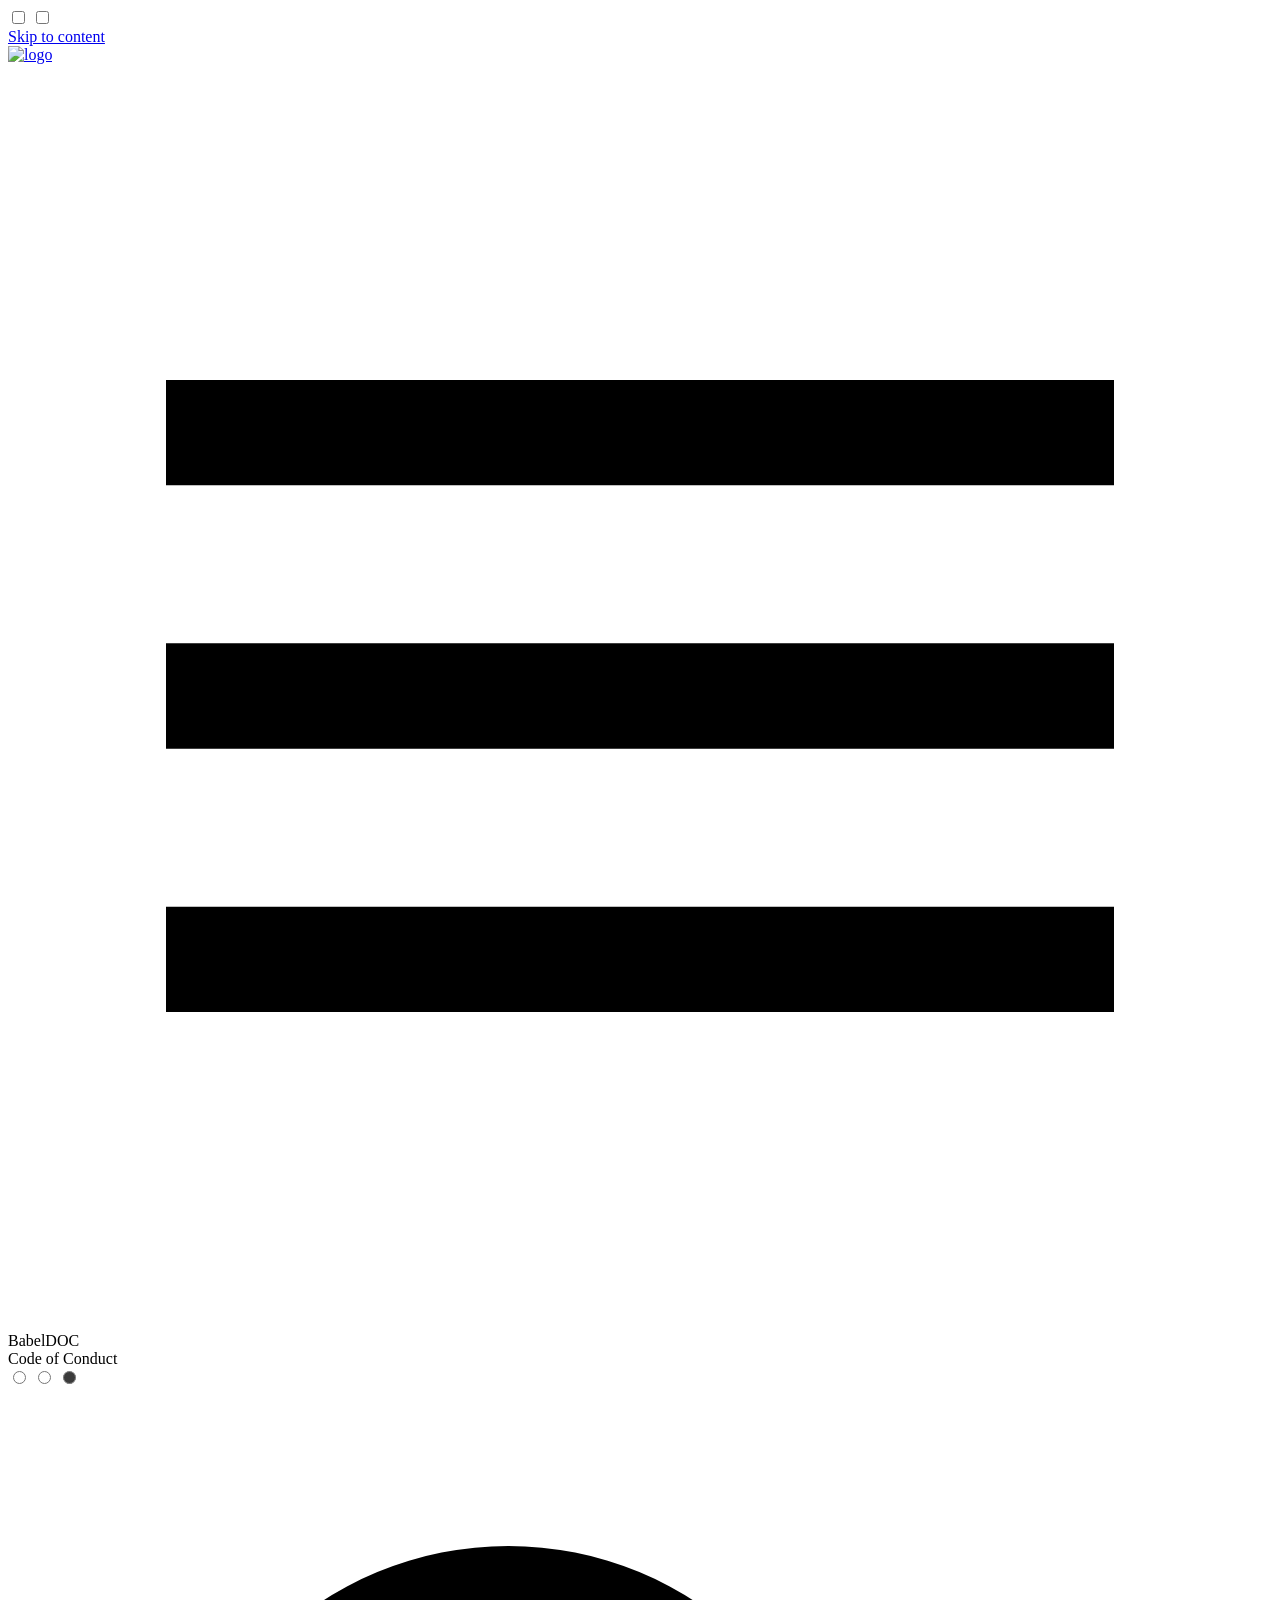
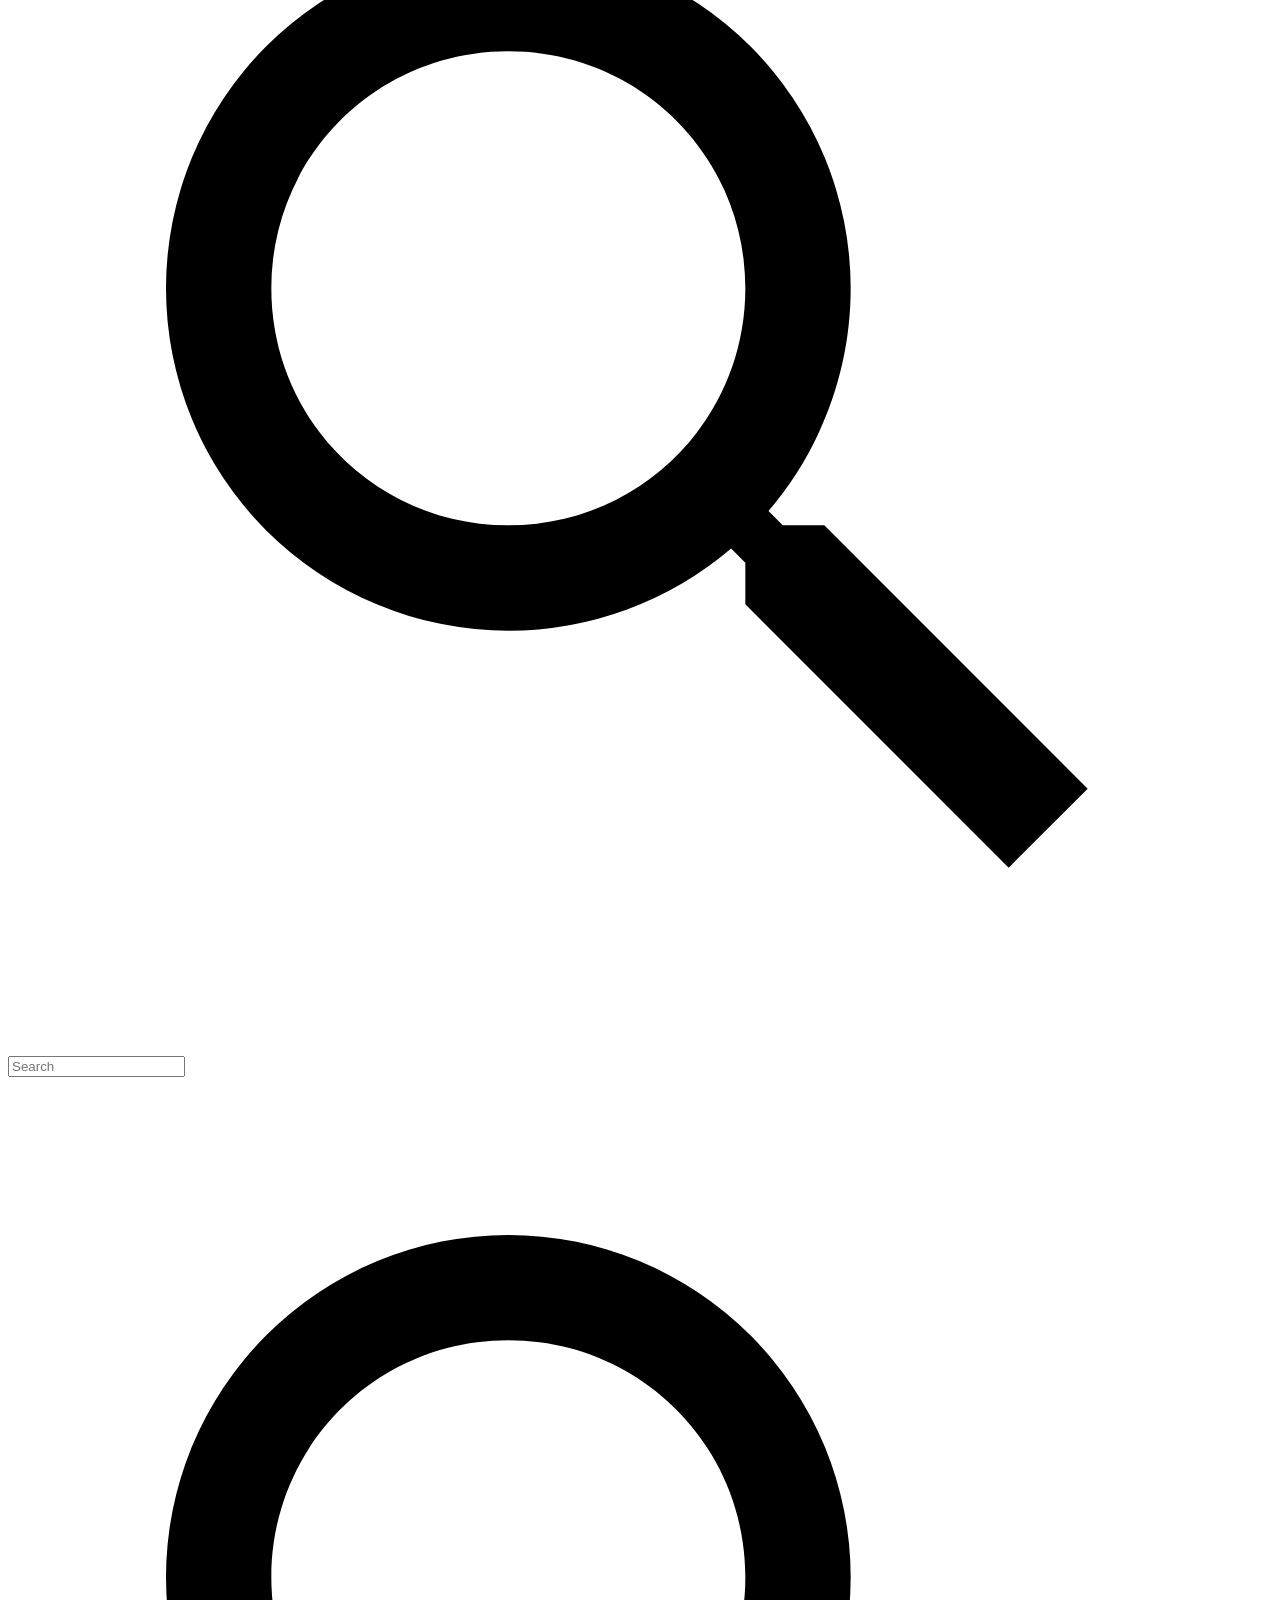
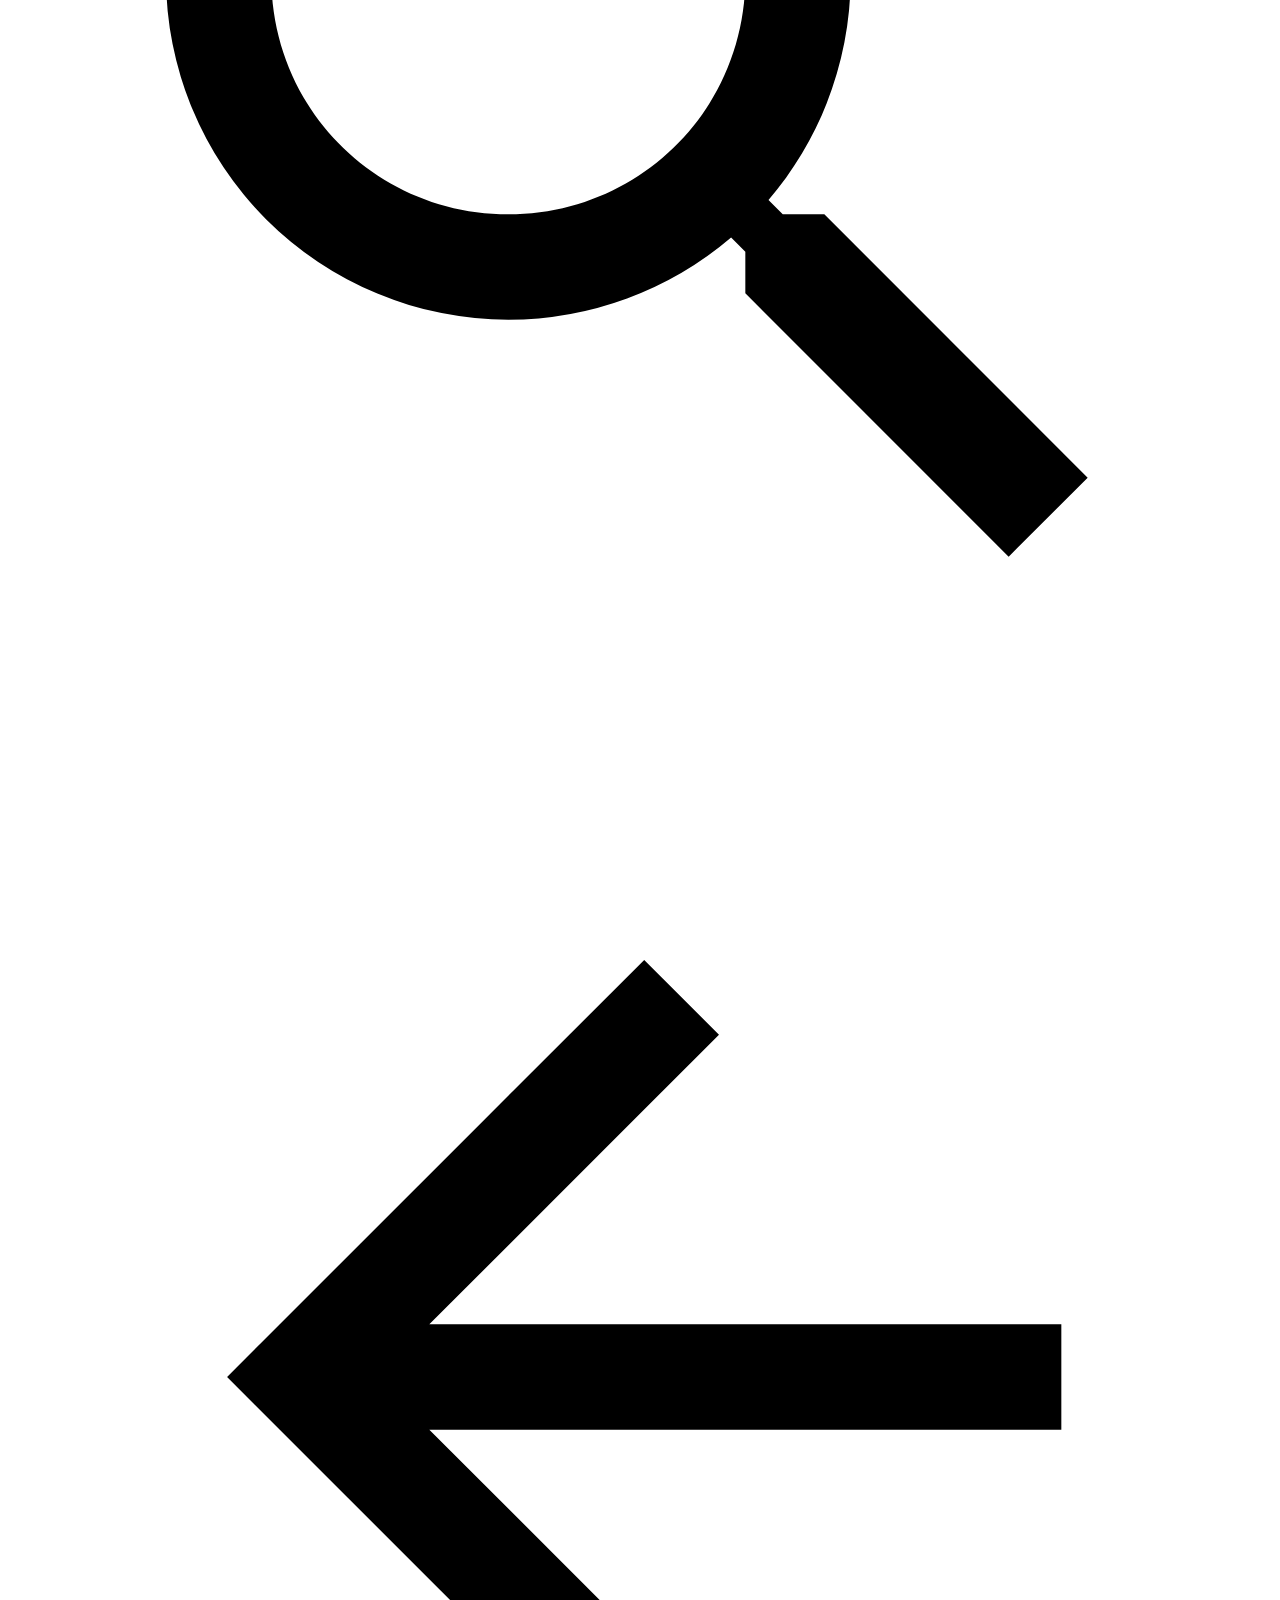
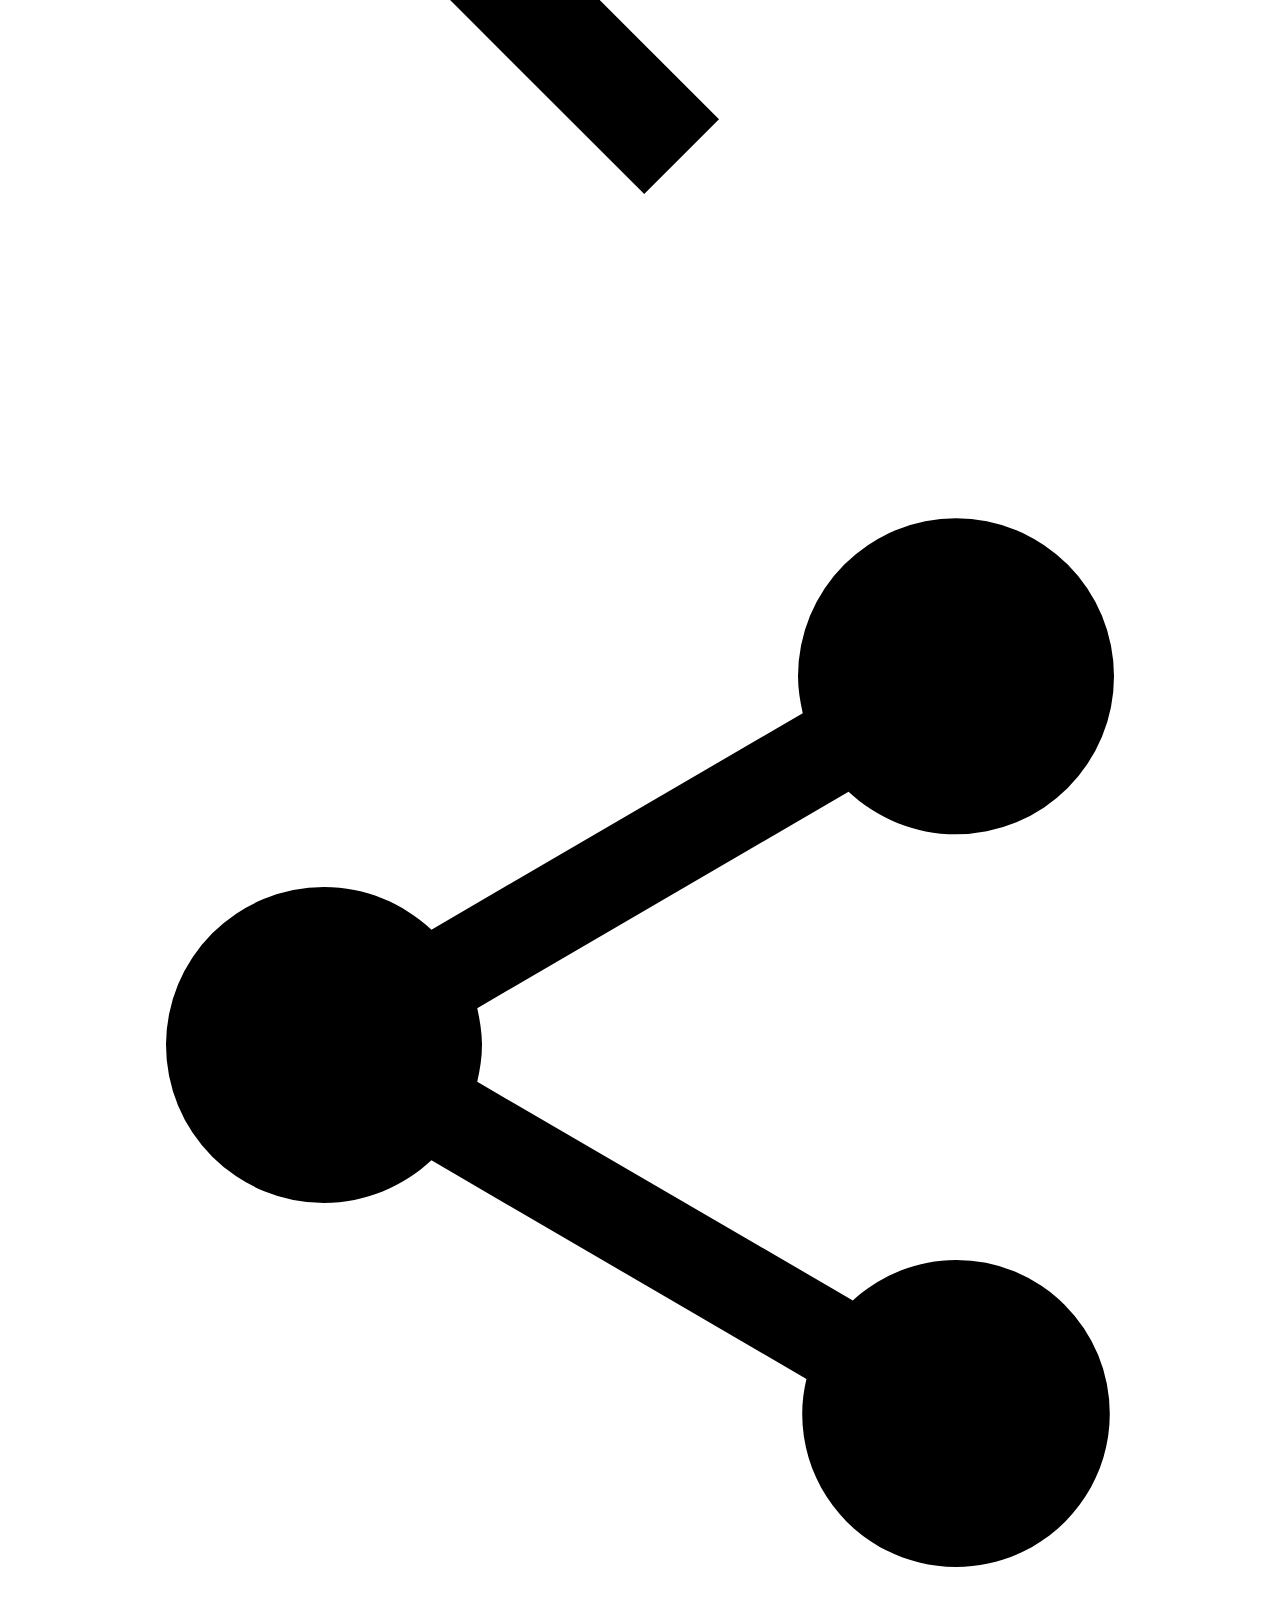
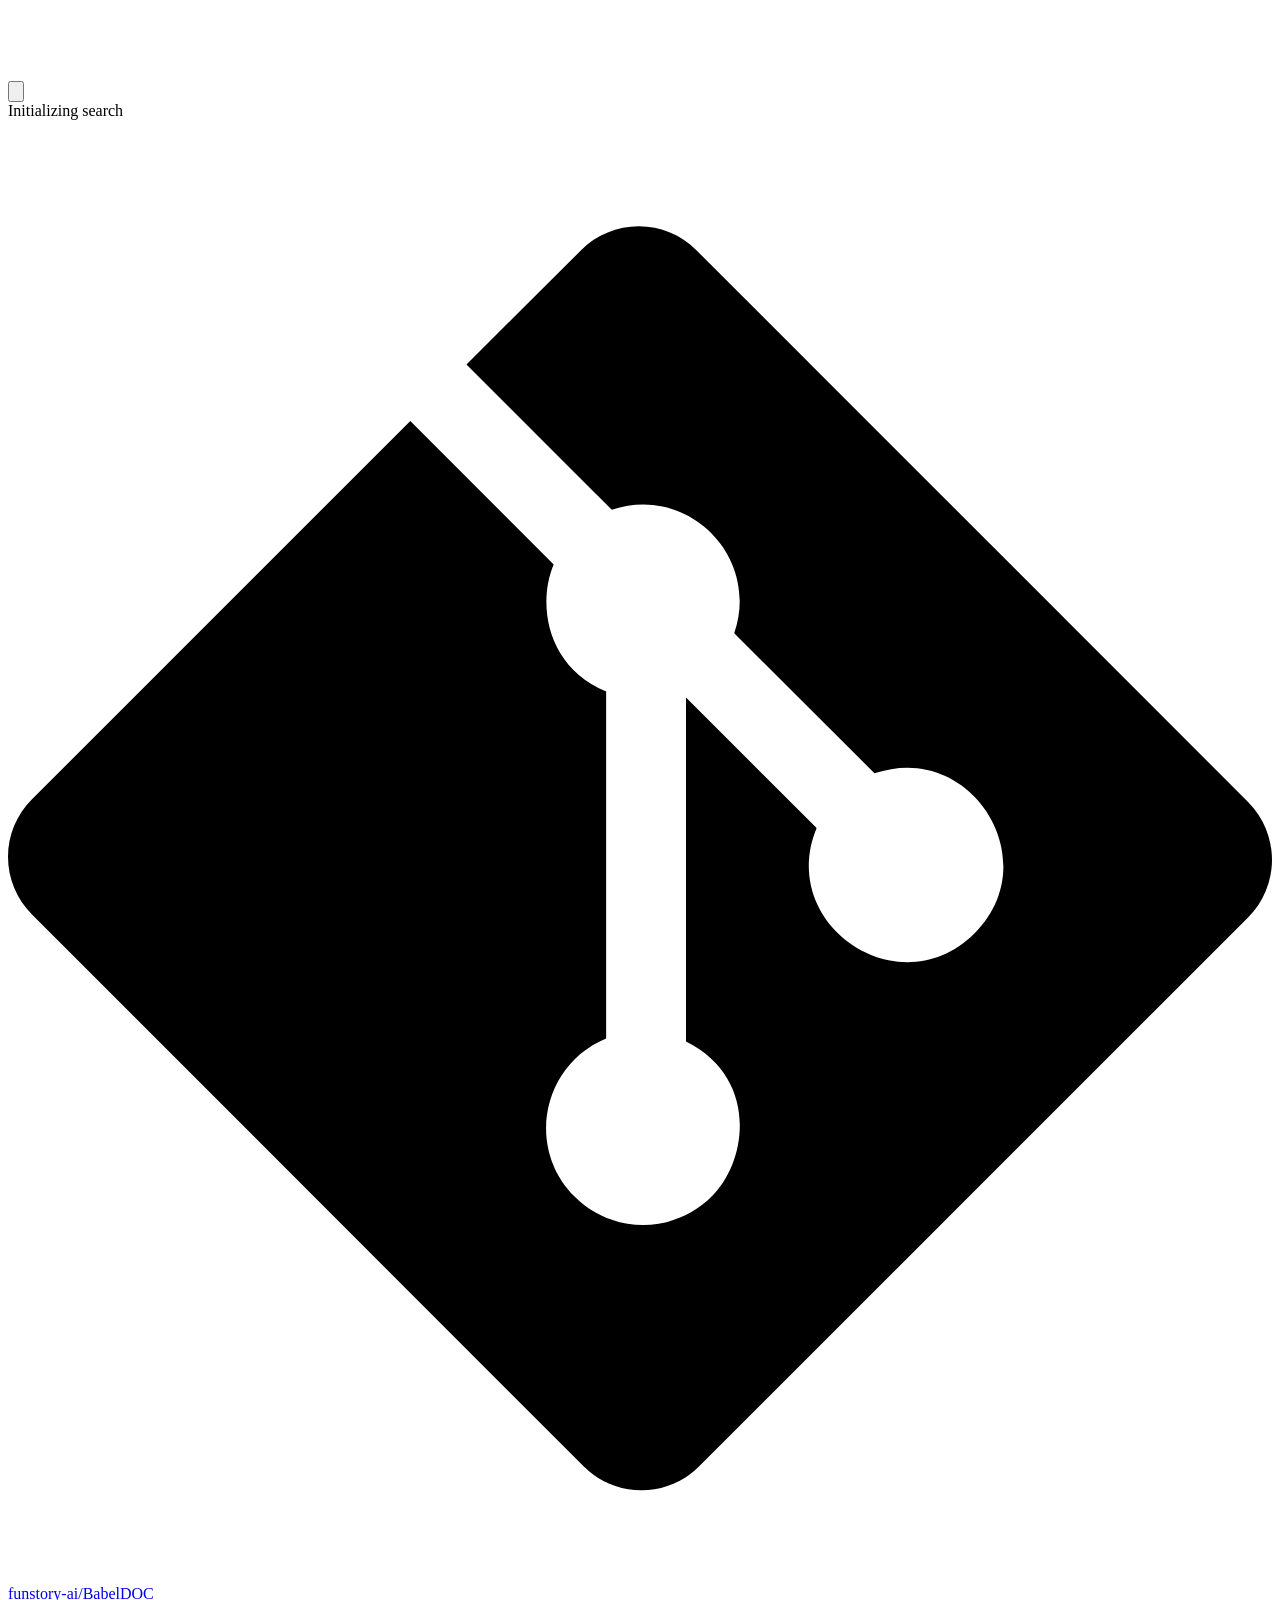
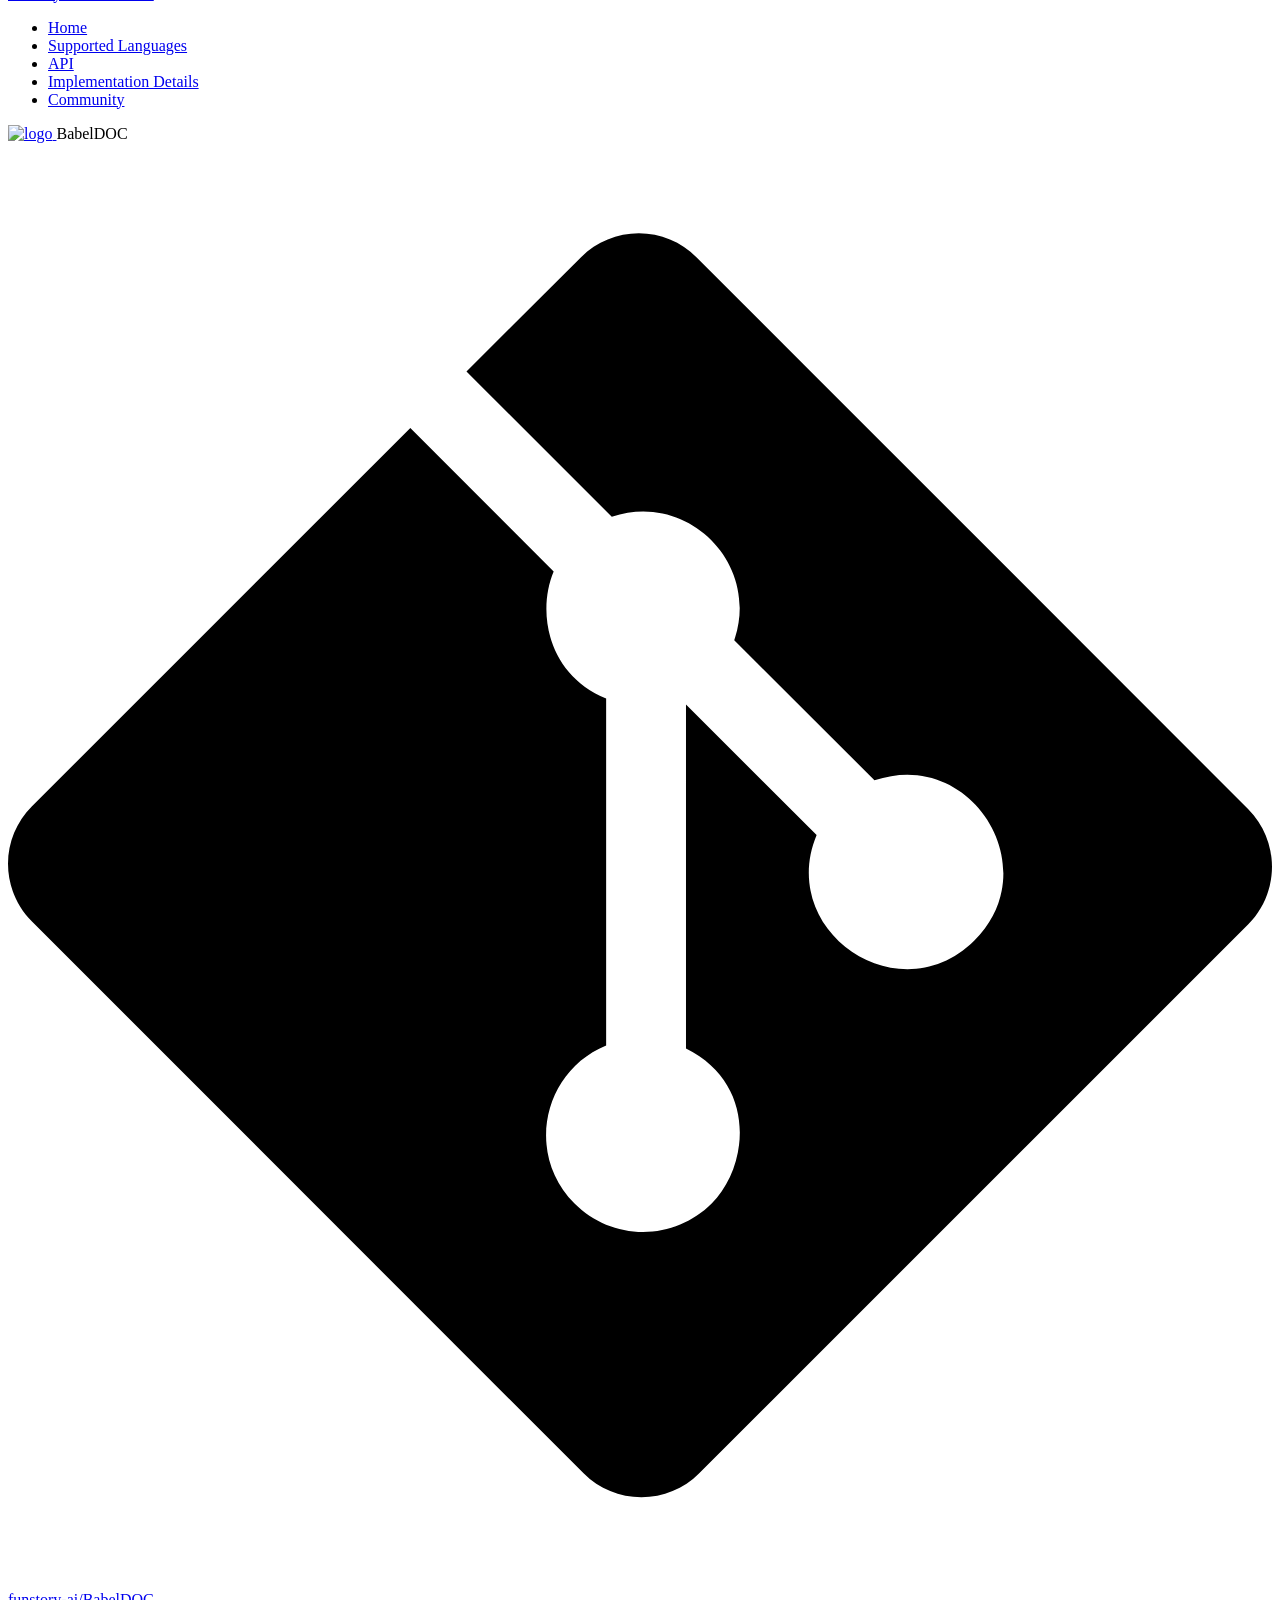
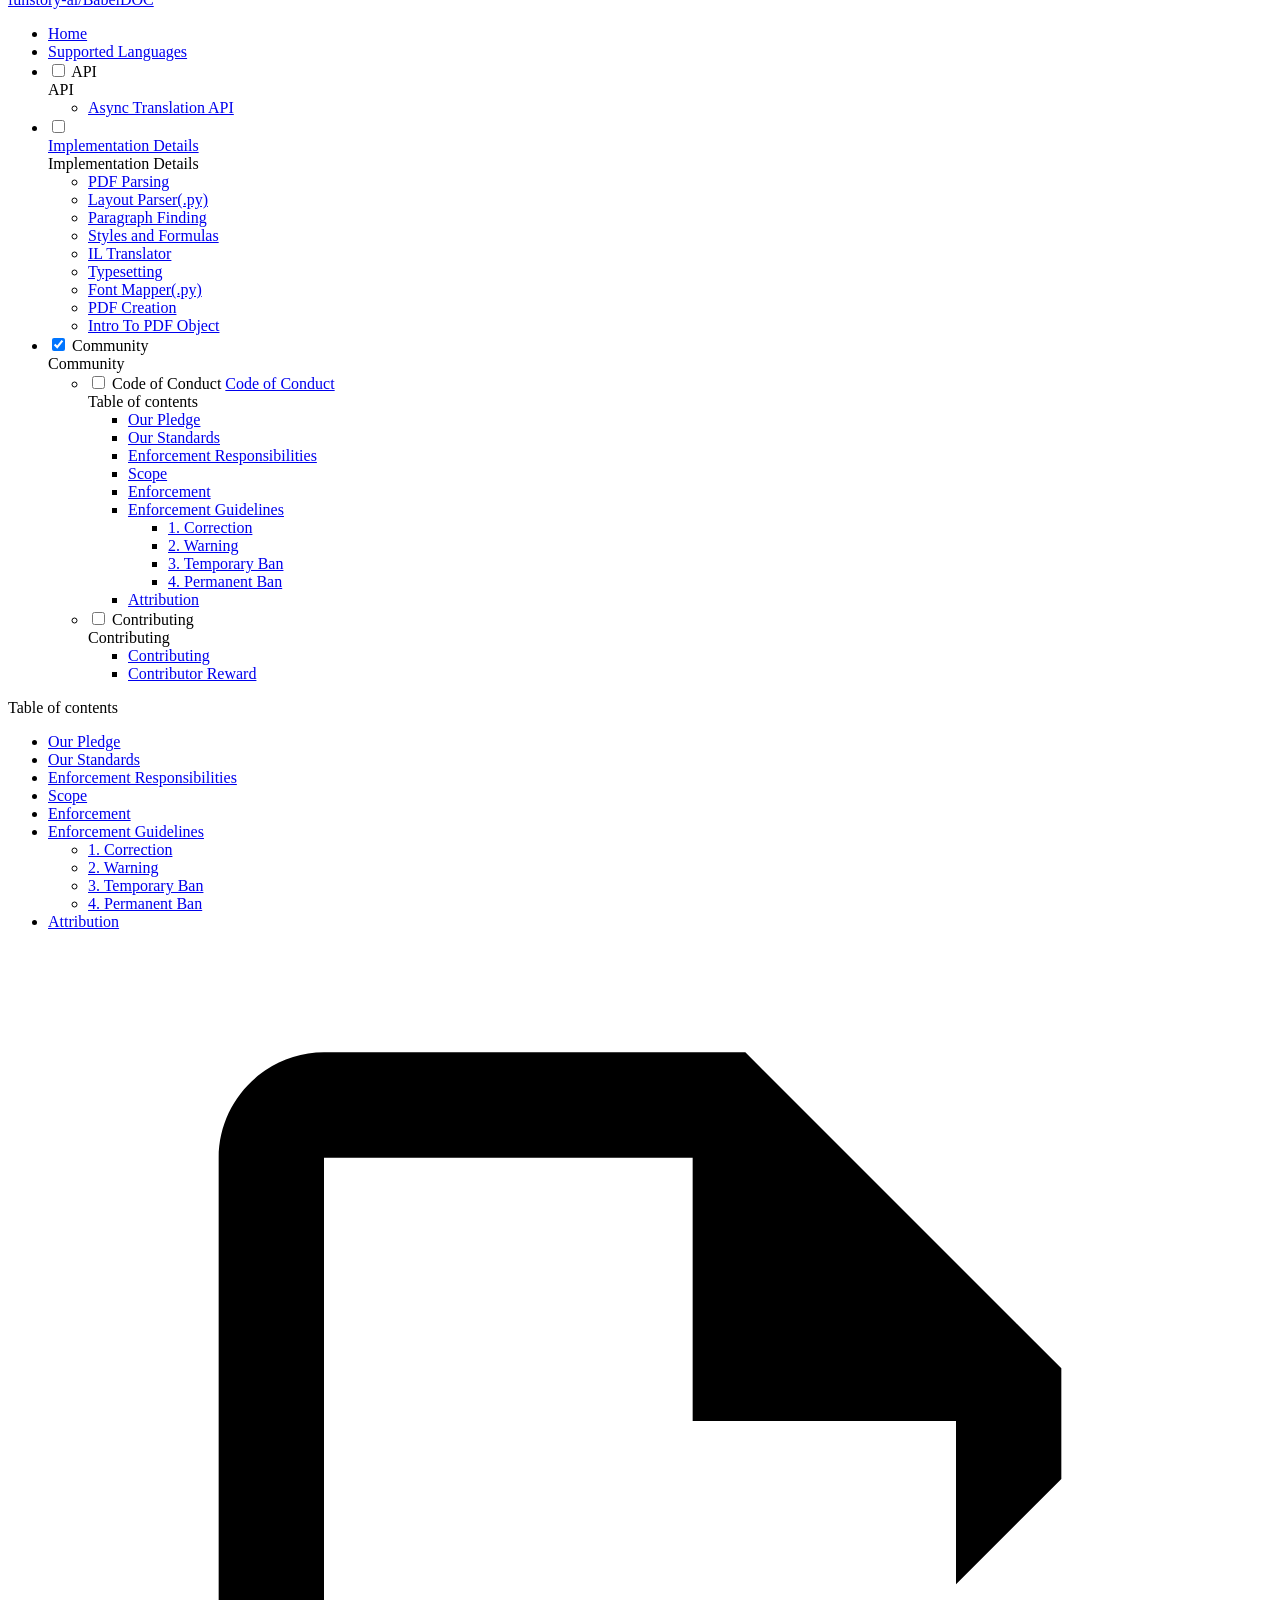
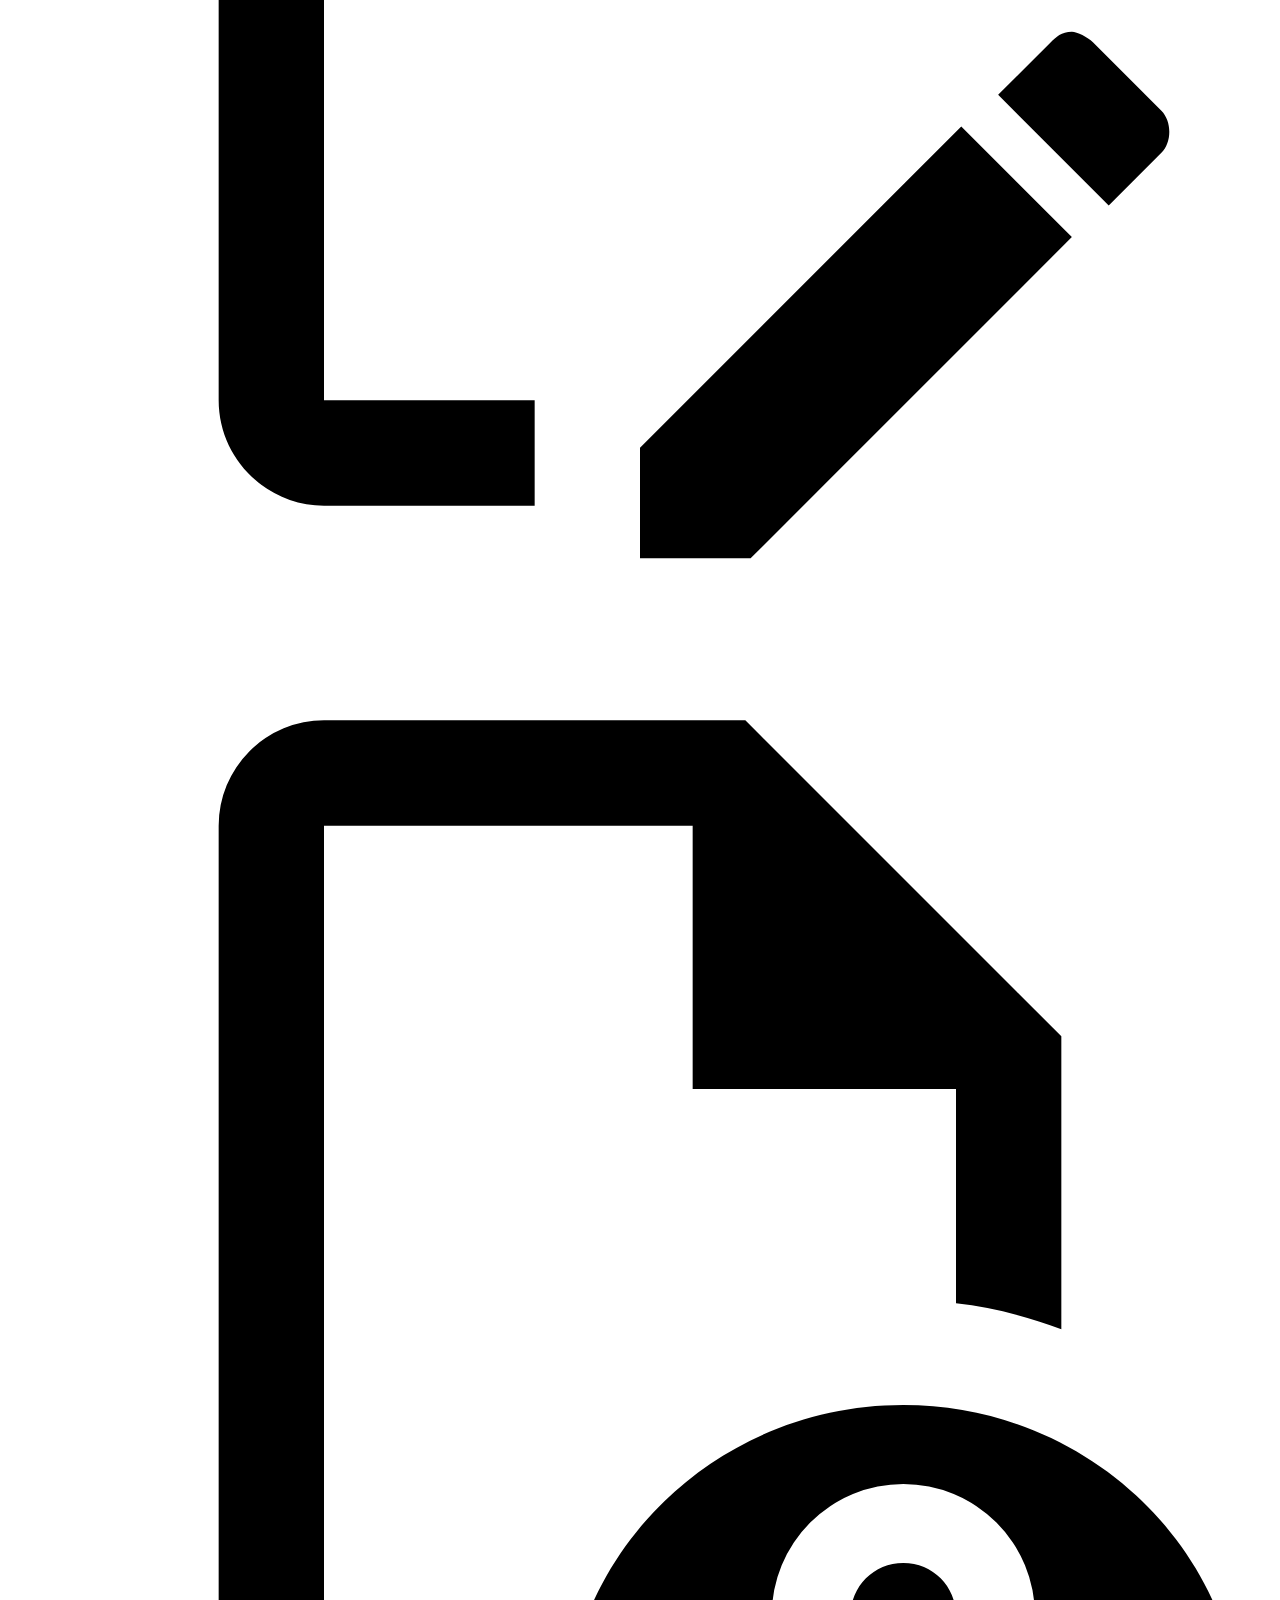
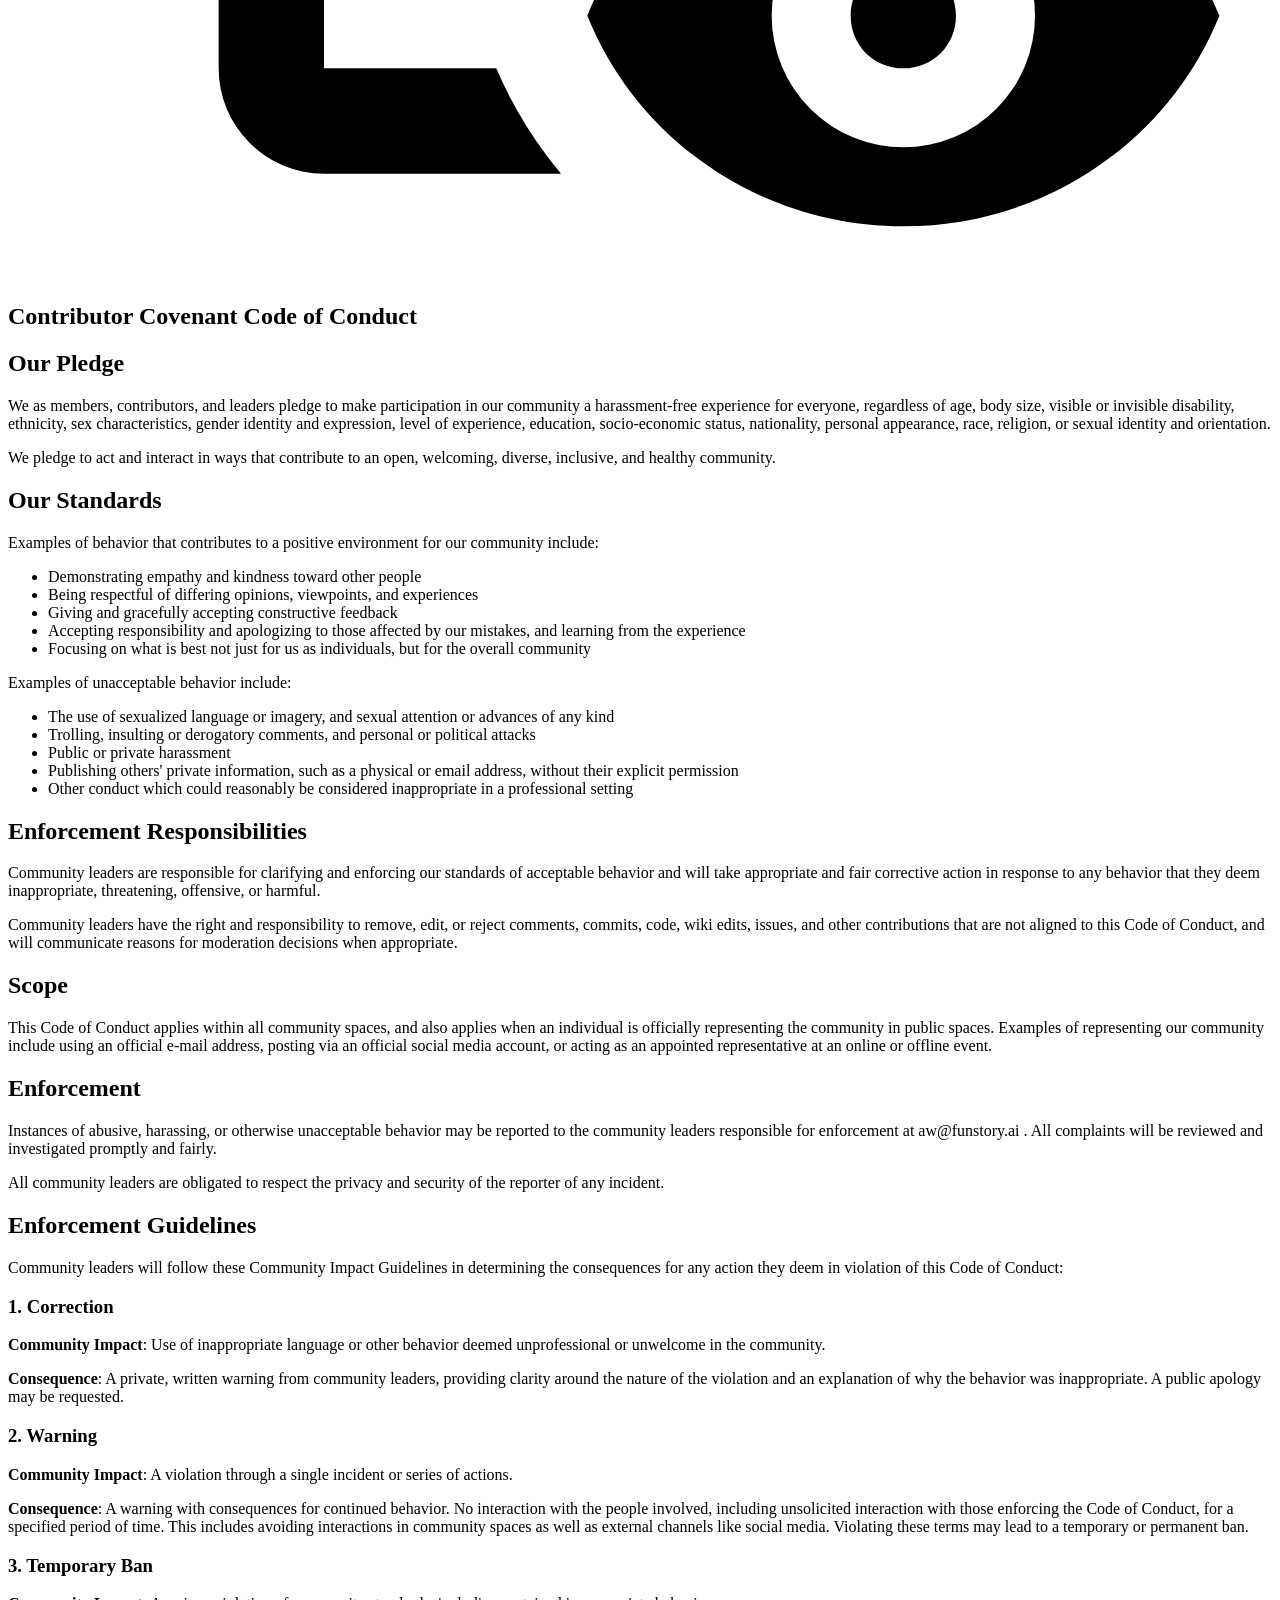
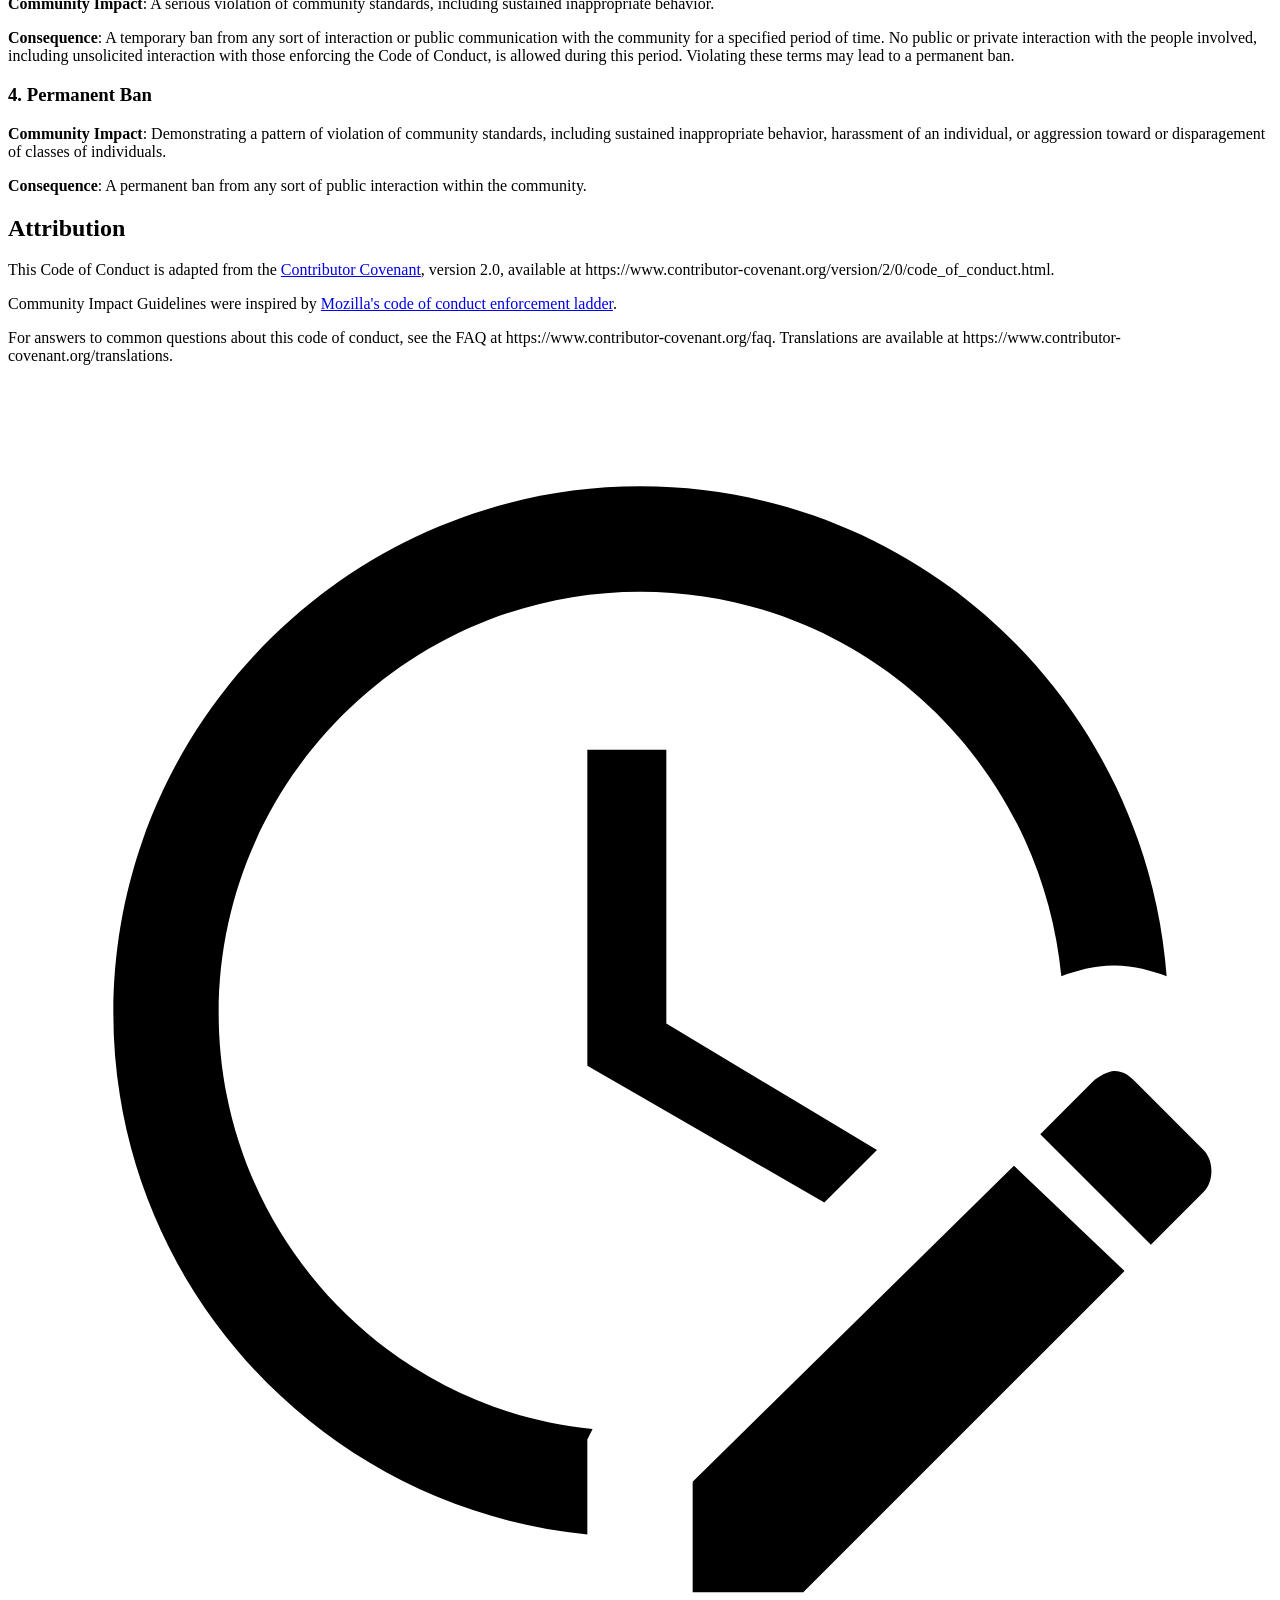
==== commit a309b97b: "Deployed 57a5537 with MkDocs version: 1.6.1" ====
--- a/CODE_OF_CONDUCT/index.html
+++ b/CODE_OF_CONDUCT/index.html
@@ -1 +1 @@
-<!doctype html><html lang=en class=no-js> <head><meta charset=utf-8><meta name=viewport content="width=device-width,initial-scale=1"><meta name=description content="Write your documentation in Markdown and create a professional static site in minutes – searchable, customizable, in 60+ languages, for all devices"><meta name=author content=funstory.ai><link href=https://squidfunk.github.io/mkdocs-material/CODE_OF_CONDUCT/ rel=canonical><link href=../intro-to-pdf-object/ rel=prev><link href=../CONTRIBUTING/ rel=next><link rel=icon href=../images/babeldoc-small-logo-with-transparent-background.svg><meta name=generator content="mkdocs-1.6.1, mkdocs-material-9.6.18"><title>Code of Conduct - BabelDOC</title><link rel=stylesheet href=../assets/stylesheets/main.7e37652d.min.css><link rel=stylesheet href=../assets/stylesheets/palette.06af60db.min.css><link rel=preconnect href=https://fonts.gstatic.com crossorigin><link rel=stylesheet href="https://fonts.googleapis.com/css?family=Roboto:300,300i,400,400i,700,700i%7CRoboto+Mono:400,400i,700,700i&display=fallback"><style>:root{--md-text-font:"Roboto";--md-code-font:"Roboto Mono"}</style><script>__md_scope=new URL("..",location),__md_hash=e=>[...e].reduce(((e,_)=>(e<<5)-e+_.charCodeAt(0)),0),__md_get=(e,_=localStorage,t=__md_scope)=>JSON.parse(_.getItem(t.pathname+"."+e)),__md_set=(e,_,t=localStorage,a=__md_scope)=>{try{t.setItem(a.pathname+"."+e,JSON.stringify(_))}catch(e){}}</script></head> <body dir=ltr data-md-color-scheme=default data-md-color-primary=indigo data-md-color-accent=indigo> <input class=md-toggle data-md-toggle=drawer type=checkbox id=__drawer autocomplete=off> <input class=md-toggle data-md-toggle=search type=checkbox id=__search autocomplete=off> <label class=md-overlay for=__drawer></label> <div data-md-component=skip> <a href=#contributor-covenant-code-of-conduct class=md-skip> Skip to content </a> </div> <div data-md-component=announce> </div> <header class=md-header data-md-component=header> <nav class="md-header__inner md-grid" aria-label=Header> <a href=.. title=BabelDOC class="md-header__button md-logo" aria-label=BabelDOC data-md-component=logo> <img src=../images/babeldoc-small-logo-with-transparent-background.svg alt=logo> </a> <label class="md-header__button md-icon" for=__drawer> <svg xmlns=http://www.w3.org/2000/svg viewbox="0 0 24 24"><path d="M3 6h18v2H3zm0 5h18v2H3zm0 5h18v2H3z"/></svg> </label> <div class=md-header__title data-md-component=header-title> <div class=md-header__ellipsis> <div class=md-header__topic> <span class=md-ellipsis> BabelDOC </span> </div> <div class=md-header__topic data-md-component=header-topic> <span class=md-ellipsis> Code of Conduct </span> </div> </div> </div> <form class=md-header__option data-md-component=palette> <input class=md-option data-md-color-media=(prefers-color-scheme) data-md-color-scheme=default data-md-color-primary=indigo data-md-color-accent=indigo aria-label="Switch to light mode" type=radio name=__palette id=__palette_0> <label class="md-header__button md-icon" title="Switch to light mode" for=__palette_1 hidden> <svg xmlns=http://www.w3.org/2000/svg viewbox="0 0 24 24"><path d="m14.3 16-.7-2h-3.2l-.7 2H7.8L11 7h2l3.2 9zM20 8.69V4h-4.69L12 .69 8.69 4H4v4.69L.69 12 4 15.31V20h4.69L12 23.31 15.31 20H20v-4.69L23.31 12zm-9.15 3.96h2.3L12 9z"/></svg> </label> <input class=md-option data-md-color-media="(prefers-color-scheme: light)" data-md-color-scheme=default data-md-color-primary=white data-md-color-accent=indigo aria-label="Switch to dark mode" type=radio name=__palette id=__palette_1> <label class="md-header__button md-icon" title="Switch to dark mode" for=__palette_2 hidden> <svg xmlns=http://www.w3.org/2000/svg viewbox="0 0 24 24"><path d="M12 8a4 4 0 0 0-4 4 4 4 0 0 0 4 4 4 4 0 0 0 4-4 4 4 0 0 0-4-4m0 10a6 6 0 0 1-6-6 6 6 0 0 1 6-6 6 6 0 0 1 6 6 6 6 0 0 1-6 6m8-9.31V4h-4.69L12 .69 8.69 4H4v4.69L.69 12 4 15.31V20h4.69L12 23.31 15.31 20H20v-4.69L23.31 12z"/></svg> </label> <input class=md-option data-md-color-media="(prefers-color-scheme: dark)" data-md-color-scheme=slate data-md-color-primary=black data-md-color-accent=indigo aria-label="Switch to system preference" type=radio name=__palette id=__palette_2> <label class="md-header__button md-icon" title="Switch to system preference" for=__palette_0 hidden> <svg xmlns=http://www.w3.org/2000/svg viewbox="0 0 24 24"><path d="M12 18c-.89 0-1.74-.2-2.5-.55C11.56 16.5 13 14.42 13 12s-1.44-4.5-3.5-5.45C10.26 6.2 11.11 6 12 6a6 6 0 0 1 6 6 6 6 0 0 1-6 6m8-9.31V4h-4.69L12 .69 8.69 4H4v4.69L.69 12 4 15.31V20h4.69L12 23.31 15.31 20H20v-4.69L23.31 12z"/></svg> </label> </form> <script>var palette=__md_get("__palette");if(palette&&palette.color){if("(prefers-color-scheme)"===palette.color.media){var media=matchMedia("(prefers-color-scheme: light)"),input=document.querySelector(media.matches?"[data-md-color-media='(prefers-color-scheme: light)']":"[data-md-color-media='(prefers-color-scheme: dark)']");palette.color.media=input.getAttribute("data-md-color-media"),palette.color.scheme=input.getAttribute("data-md-color-scheme"),palette.color.primary=input.getAttribute("data-md-color-primary"),palette.color.accent=input.getAttribute("data-md-color-accent")}for(var[key,value]of Object.entries(palette.color))document.body.setAttribute("data-md-color-"+key,value)}</script> <label class="md-header__button md-icon" for=__search> <svg xmlns=http://www.w3.org/2000/svg viewbox="0 0 24 24"><path d="M9.5 3A6.5 6.5 0 0 1 16 9.5c0 1.61-.59 3.09-1.56 4.23l.27.27h.79l5 5-1.5 1.5-5-5v-.79l-.27-.27A6.52 6.52 0 0 1 9.5 16 6.5 6.5 0 0 1 3 9.5 6.5 6.5 0 0 1 9.5 3m0 2C7 5 5 7 5 9.5S7 14 9.5 14 14 12 14 9.5 12 5 9.5 5"/></svg> </label> <div class=md-search data-md-component=search role=dialog> <label class=md-search__overlay for=__search></label> <div class=md-search__inner role=search> <form class=md-search__form name=search> <input type=text class=md-search__input name=query aria-label=Search placeholder=Search autocapitalize=off autocorrect=off autocomplete=off spellcheck=false data-md-component=search-query required> <label class="md-search__icon md-icon" for=__search> <svg xmlns=http://www.w3.org/2000/svg viewbox="0 0 24 24"><path d="M9.5 3A6.5 6.5 0 0 1 16 9.5c0 1.61-.59 3.09-1.56 4.23l.27.27h.79l5 5-1.5 1.5-5-5v-.79l-.27-.27A6.52 6.52 0 0 1 9.5 16 6.5 6.5 0 0 1 3 9.5 6.5 6.5 0 0 1 9.5 3m0 2C7 5 5 7 5 9.5S7 14 9.5 14 14 12 14 9.5 12 5 9.5 5"/></svg> <svg xmlns=http://www.w3.org/2000/svg viewbox="0 0 24 24"><path d="M20 11v2H8l5.5 5.5-1.42 1.42L4.16 12l7.92-7.92L13.5 5.5 8 11z"/></svg> </label> <nav class=md-search__options aria-label=Search> <a href=javascript:void(0) class="md-search__icon md-icon" title=Share aria-label=Share data-clipboard data-clipboard-text data-md-component=search-share tabindex=-1> <svg xmlns=http://www.w3.org/2000/svg viewbox="0 0 24 24"><path d="M18 16.08c-.76 0-1.44.3-1.96.77L8.91 12.7c.05-.23.09-.46.09-.7s-.04-.47-.09-.7l7.05-4.11c.54.5 1.25.81 2.04.81a3 3 0 0 0 3-3 3 3 0 0 0-3-3 3 3 0 0 0-3 3c0 .24.04.47.09.7L8.04 9.81C7.5 9.31 6.79 9 6 9a3 3 0 0 0-3 3 3 3 0 0 0 3 3c.79 0 1.5-.31 2.04-.81l7.12 4.15c-.05.21-.08.43-.08.66 0 1.61 1.31 2.91 2.92 2.91s2.92-1.3 2.92-2.91A2.92 2.92 0 0 0 18 16.08"/></svg> </a> <button type=reset class="md-search__icon md-icon" title=Clear aria-label=Clear tabindex=-1> <svg xmlns=http://www.w3.org/2000/svg viewbox="0 0 24 24"><path d="M19 6.41 17.59 5 12 10.59 6.41 5 5 6.41 10.59 12 5 17.59 6.41 19 12 13.41 17.59 19 19 17.59 13.41 12z"/></svg> </button> </nav> <div class=md-search__suggest data-md-component=search-suggest></div> </form> <div class=md-search__output> <div class=md-search__scrollwrap tabindex=0 data-md-scrollfix> <div class=md-search-result data-md-component=search-result> <div class=md-search-result__meta> Initializing search </div> <ol class=md-search-result__list role=presentation></ol> </div> </div> </div> </div> </div> <div class=md-header__source> <a href=https://github.com/funstory-ai/BabelDOC title="Go to repository" class=md-source data-md-component=source> <div class="md-source__icon md-icon"> <svg xmlns=http://www.w3.org/2000/svg viewbox="0 0 448 512"><!-- Font Awesome Free 7.0.0 by @fontawesome - https://fontawesome.com License - https://fontawesome.com/license/free (Icons: CC BY 4.0, Fonts: SIL OFL 1.1, Code: MIT License) Copyright 2025 Fonticons, Inc.--><path fill=currentColor d="M439.6 236.1 244 40.5c-5.4-5.5-12.8-8.5-20.4-8.5s-15 3-20.4 8.4L162.5 81l51.5 51.5c27.1-9.1 52.7 16.8 43.4 43.7l49.7 49.7c34.2-11.8 61.2 31 35.5 56.7-26.5 26.5-70.2-2.9-56-37.3L240.3 199v121.9c25.3 12.5 22.3 41.8 9.1 55-6.4 6.4-15.2 10.1-24.3 10.1s-17.8-3.6-24.3-10.1c-17.6-17.6-11.1-46.9 11.2-56v-123c-20.8-8.5-24.6-30.7-18.6-45L142.6 101 8.5 235.1C3 240.6 0 247.9 0 255.5s3 15 8.5 20.4l195.6 195.7c5.4 5.4 12.7 8.4 20.4 8.4s15-3 20.4-8.4l194.7-194.7c5.4-5.4 8.4-12.8 8.4-20.4s-3-15-8.4-20.4"/></svg> </div> <div class=md-source__repository> funstory-ai/BabelDOC </div> </a> </div> </nav> </header> <div class=md-container data-md-component=container> <nav class=md-tabs aria-label=Tabs data-md-component=tabs> <div class=md-grid> <ul class=md-tabs__list> <li class=md-tabs__item> <a href=.. class=md-tabs__link> Home </a> </li> <li class=md-tabs__item> <a href=../supported_languages/ class=md-tabs__link> Supported Languages </a> </li> <li class=md-tabs__item> <a href=../ImplementationDetails/AsyncTranslate/AsyncTranslate/ class=md-tabs__link> API </a> </li> <li class=md-tabs__item> <a href=../ImplementationDetails/ class=md-tabs__link> Implementation Details </a> </li> <li class="md-tabs__item md-tabs__item--active"> <a href=./ class=md-tabs__link> Community </a> </li> </ul> </div> </nav> <main class=md-main data-md-component=main> <div class="md-main__inner md-grid"> <div class="md-sidebar md-sidebar--primary" data-md-component=sidebar data-md-type=navigation> <div class=md-sidebar__scrollwrap> <div class=md-sidebar__inner> <nav class="md-nav md-nav--primary md-nav--lifted" aria-label=Navigation data-md-level=0> <label class=md-nav__title for=__drawer> <a href=.. title=BabelDOC class="md-nav__button md-logo" aria-label=BabelDOC data-md-component=logo> <img src=../images/babeldoc-small-logo-with-transparent-background.svg alt=logo> </a> BabelDOC </label> <div class=md-nav__source> <a href=https://github.com/funstory-ai/BabelDOC title="Go to repository" class=md-source data-md-component=source> <div class="md-source__icon md-icon"> <svg xmlns=http://www.w3.org/2000/svg viewbox="0 0 448 512"><!-- Font Awesome Free 7.0.0 by @fontawesome - https://fontawesome.com License - https://fontawesome.com/license/free (Icons: CC BY 4.0, Fonts: SIL OFL 1.1, Code: MIT License) Copyright 2025 Fonticons, Inc.--><path fill=currentColor d="M439.6 236.1 244 40.5c-5.4-5.5-12.8-8.5-20.4-8.5s-15 3-20.4 8.4L162.5 81l51.5 51.5c27.1-9.1 52.7 16.8 43.4 43.7l49.7 49.7c34.2-11.8 61.2 31 35.5 56.7-26.5 26.5-70.2-2.9-56-37.3L240.3 199v121.9c25.3 12.5 22.3 41.8 9.1 55-6.4 6.4-15.2 10.1-24.3 10.1s-17.8-3.6-24.3-10.1c-17.6-17.6-11.1-46.9 11.2-56v-123c-20.8-8.5-24.6-30.7-18.6-45L142.6 101 8.5 235.1C3 240.6 0 247.9 0 255.5s3 15 8.5 20.4l195.6 195.7c5.4 5.4 12.7 8.4 20.4 8.4s15-3 20.4-8.4l194.7-194.7c5.4-5.4 8.4-12.8 8.4-20.4s-3-15-8.4-20.4"/></svg> </div> <div class=md-source__repository> funstory-ai/BabelDOC </div> </a> </div> <ul class=md-nav__list data-md-scrollfix> <li class=md-nav__item> <a href=.. class=md-nav__link> <span class=md-ellipsis> Home </span> </a> </li> <li class=md-nav__item> <a href=../supported_languages/ class=md-nav__link> <span class=md-ellipsis> Supported Languages </span> </a> </li> <li class="md-nav__item md-nav__item--nested"> <input class="md-nav__toggle md-toggle " type=checkbox id=__nav_3> <label class=md-nav__link for=__nav_3 id=__nav_3_label tabindex=0> <span class=md-ellipsis> API </span> <span class="md-nav__icon md-icon"></span> </label> <nav class=md-nav data-md-level=1 aria-labelledby=__nav_3_label aria-expanded=false> <label class=md-nav__title for=__nav_3> <span class="md-nav__icon md-icon"></span> API </label> <ul class=md-nav__list data-md-scrollfix> <li class=md-nav__item> <a href=../ImplementationDetails/AsyncTranslate/AsyncTranslate/ class=md-nav__link> <span class=md-ellipsis> Async Translation API </span> </a> </li> </ul> </nav> </li> <li class="md-nav__item md-nav__item--nested"> <input class="md-nav__toggle md-toggle " type=checkbox id=__nav_4> <div class="md-nav__link md-nav__container"> <a href=../ImplementationDetails/ class="md-nav__link "> <span class=md-ellipsis> Implementation Details </span> </a> <label class="md-nav__link " for=__nav_4 id=__nav_4_label tabindex=0> <span class="md-nav__icon md-icon"></span> </label> </div> <nav class=md-nav data-md-level=1 aria-labelledby=__nav_4_label aria-expanded=false> <label class=md-nav__title for=__nav_4> <span class="md-nav__icon md-icon"></span> Implementation Details </label> <ul class=md-nav__list data-md-scrollfix> <li class=md-nav__item> <a href=../ImplementationDetails/PDFParsing/PDFParsing/ class=md-nav__link> <span class=md-ellipsis> PDF Parsing </span> </a> </li> <li class=md-nav__item> <a href=https://github.com/funstory-ai/BabelDOC/blob/main/babeldoc/document_il/midend/layout_parser.py class=md-nav__link> <span class=md-ellipsis> Layout Parser(.py) </span> </a> </li> <li class=md-nav__item> <a href=../ImplementationDetails/ParagraphFinding/ParagraphFinding/ class=md-nav__link> <span class=md-ellipsis> Paragraph Finding </span> </a> </li> <li class=md-nav__item> <a href=../ImplementationDetails/StylesAndFormulas/StylesAndFormulas/ class=md-nav__link> <span class=md-ellipsis> Styles and Formulas </span> </a> </li> <li class=md-nav__item> <a href=../ImplementationDetails/ILTranslator/ILTranslator/ class=md-nav__link> <span class=md-ellipsis> IL Translator </span> </a> </li> <li class=md-nav__item> <a href=../ImplementationDetails/Typesetting/Typesetting/ class=md-nav__link> <span class=md-ellipsis> Typesetting </span> </a> </li> <li class=md-nav__item> <a href=https://github.com/funstory-ai/BabelDOC/blob/main/babeldoc/document_il/utils/fontmap.py class=md-nav__link> <span class=md-ellipsis> Font Mapper(.py) </span> </a> </li> <li class=md-nav__item> <a href=../ImplementationDetails/PDFCreation/PDFCreation/ class=md-nav__link> <span class=md-ellipsis> PDF Creation </span> </a> </li> <li class=md-nav__item> <a href=../intro-to-pdf-object/ class=md-nav__link> <span class=md-ellipsis> Intro To PDF Object </span> </a> </li> </ul> </nav> </li> <li class="md-nav__item md-nav__item--active md-nav__item--section md-nav__item--nested"> <input class="md-nav__toggle md-toggle " type=checkbox id=__nav_5 checked> <label class=md-nav__link for=__nav_5 id=__nav_5_label tabindex> <span class=md-ellipsis> Community </span> <span class="md-nav__icon md-icon"></span> </label> <nav class=md-nav data-md-level=1 aria-labelledby=__nav_5_label aria-expanded=true> <label class=md-nav__title for=__nav_5> <span class="md-nav__icon md-icon"></span> Community </label> <ul class=md-nav__list data-md-scrollfix> <li class="md-nav__item md-nav__item--active"> <input class="md-nav__toggle md-toggle" type=checkbox id=__toc> <label class="md-nav__link md-nav__link--active" for=__toc> <span class=md-ellipsis> Code of Conduct </span> <span class="md-nav__icon md-icon"></span> </label> <a href=./ class="md-nav__link md-nav__link--active"> <span class=md-ellipsis> Code of Conduct </span> </a> <nav class="md-nav md-nav--secondary" aria-label="Table of contents"> <label class=md-nav__title for=__toc> <span class="md-nav__icon md-icon"></span> Table of contents </label> <ul class=md-nav__list data-md-component=toc data-md-scrollfix> <li class=md-nav__item> <a href=#our-pledge class=md-nav__link> <span class=md-ellipsis> Our Pledge </span> </a> </li> <li class=md-nav__item> <a href=#our-standards class=md-nav__link> <span class=md-ellipsis> Our Standards </span> </a> </li> <li class=md-nav__item> <a href=#enforcement-responsibilities class=md-nav__link> <span class=md-ellipsis> Enforcement Responsibilities </span> </a> </li> <li class=md-nav__item> <a href=#scope class=md-nav__link> <span class=md-ellipsis> Scope </span> </a> </li> <li class=md-nav__item> <a href=#enforcement class=md-nav__link> <span class=md-ellipsis> Enforcement </span> </a> </li> <li class=md-nav__item> <a href=#enforcement-guidelines class=md-nav__link> <span class=md-ellipsis> Enforcement Guidelines </span> </a> <nav class=md-nav aria-label="Enforcement Guidelines"> <ul class=md-nav__list> <li class=md-nav__item> <a href=#1-correction class=md-nav__link> <span class=md-ellipsis> 1. Correction </span> </a> </li> <li class=md-nav__item> <a href=#2-warning class=md-nav__link> <span class=md-ellipsis> 2. Warning </span> </a> </li> <li class=md-nav__item> <a href=#3-temporary-ban class=md-nav__link> <span class=md-ellipsis> 3. Temporary Ban </span> </a> </li> <li class=md-nav__item> <a href=#4-permanent-ban class=md-nav__link> <span class=md-ellipsis> 4. Permanent Ban </span> </a> </li> </ul> </nav> </li> <li class=md-nav__item> <a href=#attribution class=md-nav__link> <span class=md-ellipsis> Attribution </span> </a> </li> </ul> </nav> </li> <li class="md-nav__item md-nav__item--section md-nav__item--nested"> <input class="md-nav__toggle md-toggle " type=checkbox id=__nav_5_2> <label class=md-nav__link for=__nav_5_2 id=__nav_5_2_label tabindex> <span class=md-ellipsis> Contributing </span> <span class="md-nav__icon md-icon"></span> </label> <nav class=md-nav data-md-level=2 aria-labelledby=__nav_5_2_label aria-expanded=false> <label class=md-nav__title for=__nav_5_2> <span class="md-nav__icon md-icon"></span> Contributing </label> <ul class=md-nav__list data-md-scrollfix> <li class=md-nav__item> <a href=../CONTRIBUTING/ class=md-nav__link> <span class=md-ellipsis> Contributing </span> </a> </li> <li class=md-nav__item> <a href=../CONTRIBUTOR_REWARD/ class=md-nav__link> <span class=md-ellipsis> Contributor Reward </span> </a> </li> </ul> </nav> </li> </ul> </nav> </li> </ul> </nav> </div> </div> </div> <div class="md-sidebar md-sidebar--secondary" data-md-component=sidebar data-md-type=toc> <div class=md-sidebar__scrollwrap> <div class=md-sidebar__inner> <nav class="md-nav md-nav--secondary" aria-label="Table of contents"> <label class=md-nav__title for=__toc> <span class="md-nav__icon md-icon"></span> Table of contents </label> <ul class=md-nav__list data-md-component=toc data-md-scrollfix> <li class=md-nav__item> <a href=#our-pledge class=md-nav__link> <span class=md-ellipsis> Our Pledge </span> </a> </li> <li class=md-nav__item> <a href=#our-standards class=md-nav__link> <span class=md-ellipsis> Our Standards </span> </a> </li> <li class=md-nav__item> <a href=#enforcement-responsibilities class=md-nav__link> <span class=md-ellipsis> Enforcement Responsibilities </span> </a> </li> <li class=md-nav__item> <a href=#scope class=md-nav__link> <span class=md-ellipsis> Scope </span> </a> </li> <li class=md-nav__item> <a href=#enforcement class=md-nav__link> <span class=md-ellipsis> Enforcement </span> </a> </li> <li class=md-nav__item> <a href=#enforcement-guidelines class=md-nav__link> <span class=md-ellipsis> Enforcement Guidelines </span> </a> <nav class=md-nav aria-label="Enforcement Guidelines"> <ul class=md-nav__list> <li class=md-nav__item> <a href=#1-correction class=md-nav__link> <span class=md-ellipsis> 1. Correction </span> </a> </li> <li class=md-nav__item> <a href=#2-warning class=md-nav__link> <span class=md-ellipsis> 2. Warning </span> </a> </li> <li class=md-nav__item> <a href=#3-temporary-ban class=md-nav__link> <span class=md-ellipsis> 3. Temporary Ban </span> </a> </li> <li class=md-nav__item> <a href=#4-permanent-ban class=md-nav__link> <span class=md-ellipsis> 4. Permanent Ban </span> </a> </li> </ul> </nav> </li> <li class=md-nav__item> <a href=#attribution class=md-nav__link> <span class=md-ellipsis> Attribution </span> </a> </li> </ul> </nav> </div> </div> </div> <div class=md-content data-md-component=content> <article class="md-content__inner md-typeset"> <a href=https://github.com/funstory-ai/BabelDOC/edit/main/docs/CODE_OF_CONDUCT.md title="Edit this page" class="md-content__button md-icon" rel=edit> <svg xmlns=http://www.w3.org/2000/svg viewbox="0 0 24 24"><path d="M10 20H6V4h7v5h5v3.1l2-2V8l-6-6H6c-1.1 0-2 .9-2 2v16c0 1.1.9 2 2 2h4zm10.2-7c.1 0 .3.1.4.2l1.3 1.3c.2.2.2.6 0 .8l-1 1-2.1-2.1 1-1c.1-.1.2-.2.4-.2m0 3.9L14.1 23H12v-2.1l6.1-6.1z"/></svg> </a> <a href=https://github.com/funstory-ai/BabelDOC/raw/main/docs/CODE_OF_CONDUCT.md title="View source of this page" class="md-content__button md-icon"> <svg xmlns=http://www.w3.org/2000/svg viewbox="0 0 24 24"><path d="M17 18c.56 0 1 .44 1 1s-.44 1-1 1-1-.44-1-1 .44-1 1-1m0-3c-2.73 0-5.06 1.66-6 4 .94 2.34 3.27 4 6 4s5.06-1.66 6-4c-.94-2.34-3.27-4-6-4m0 6.5a2.5 2.5 0 0 1-2.5-2.5 2.5 2.5 0 0 1 2.5-2.5 2.5 2.5 0 0 1 2.5 2.5 2.5 2.5 0 0 1-2.5 2.5M9.27 20H6V4h7v5h5v4.07c.7.08 1.36.25 2 .49V8l-6-6H6a2 2 0 0 0-2 2v16a2 2 0 0 0 2 2h4.5a8.2 8.2 0 0 1-1.23-2"/></svg> </a> <h1 id=contributor-covenant-code-of-conduct>Contributor Covenant Code of Conduct</h1> <h2 id=our-pledge>Our Pledge</h2> <p>We as members, contributors, and leaders pledge to make participation in our community a harassment-free experience for everyone, regardless of age, body size, visible or invisible disability, ethnicity, sex characteristics, gender identity and expression, level of experience, education, socio-economic status, nationality, personal appearance, race, religion, or sexual identity and orientation.</p> <p>We pledge to act and interact in ways that contribute to an open, welcoming, diverse, inclusive, and healthy community.</p> <h2 id=our-standards>Our Standards</h2> <p>Examples of behavior that contributes to a positive environment for our community include:</p> <ul> <li>Demonstrating empathy and kindness toward other people</li> <li>Being respectful of differing opinions, viewpoints, and experiences</li> <li>Giving and gracefully accepting constructive feedback</li> <li>Accepting responsibility and apologizing to those affected by our mistakes, and learning from the experience</li> <li>Focusing on what is best not just for us as individuals, but for the overall community</li> </ul> <p>Examples of unacceptable behavior include:</p> <ul> <li>The use of sexualized language or imagery, and sexual attention or advances of any kind</li> <li>Trolling, insulting or derogatory comments, and personal or political attacks</li> <li>Public or private harassment</li> <li>Publishing others' private information, such as a physical or email address, without their explicit permission</li> <li>Other conduct which could reasonably be considered inappropriate in a professional setting</li> </ul> <h2 id=enforcement-responsibilities>Enforcement Responsibilities</h2> <p>Community leaders are responsible for clarifying and enforcing our standards of acceptable behavior and will take appropriate and fair corrective action in response to any behavior that they deem inappropriate, threatening, offensive, or harmful.</p> <p>Community leaders have the right and responsibility to remove, edit, or reject comments, commits, code, wiki edits, issues, and other contributions that are not aligned to this Code of Conduct, and will communicate reasons for moderation decisions when appropriate.</p> <h2 id=scope>Scope</h2> <p>This Code of Conduct applies within all community spaces, and also applies when an individual is officially representing the community in public spaces. Examples of representing our community include using an official e-mail address, posting via an official social media account, or acting as an appointed representative at an online or offline event.</p> <h2 id=enforcement>Enforcement</h2> <p>Instances of abusive, harassing, or otherwise unacceptable behavior may be reported to the community leaders responsible for enforcement at aw@funstory.ai . All complaints will be reviewed and investigated promptly and fairly.</p> <p>All community leaders are obligated to respect the privacy and security of the reporter of any incident.</p> <h2 id=enforcement-guidelines>Enforcement Guidelines</h2> <p>Community leaders will follow these Community Impact Guidelines in determining the consequences for any action they deem in violation of this Code of Conduct:</p> <h3 id=1-correction>1. Correction</h3> <p><strong>Community Impact</strong>: Use of inappropriate language or other behavior deemed unprofessional or unwelcome in the community.</p> <p><strong>Consequence</strong>: A private, written warning from community leaders, providing clarity around the nature of the violation and an explanation of why the behavior was inappropriate. A public apology may be requested.</p> <h3 id=2-warning>2. Warning</h3> <p><strong>Community Impact</strong>: A violation through a single incident or series of actions.</p> <p><strong>Consequence</strong>: A warning with consequences for continued behavior. No interaction with the people involved, including unsolicited interaction with those enforcing the Code of Conduct, for a specified period of time. This includes avoiding interactions in community spaces as well as external channels like social media. Violating these terms may lead to a temporary or permanent ban.</p> <h3 id=3-temporary-ban>3. Temporary Ban</h3> <p><strong>Community Impact</strong>: A serious violation of community standards, including sustained inappropriate behavior.</p> <p><strong>Consequence</strong>: A temporary ban from any sort of interaction or public communication with the community for a specified period of time. No public or private interaction with the people involved, including unsolicited interaction with those enforcing the Code of Conduct, is allowed during this period. Violating these terms may lead to a permanent ban.</p> <h3 id=4-permanent-ban>4. Permanent Ban</h3> <p><strong>Community Impact</strong>: Demonstrating a pattern of violation of community standards, including sustained inappropriate behavior, harassment of an individual, or aggression toward or disparagement of classes of individuals.</p> <p><strong>Consequence</strong>: A permanent ban from any sort of public interaction within the community.</p> <h2 id=attribution>Attribution</h2> <p>This Code of Conduct is adapted from the <a href=https://www.contributor-covenant.org>Contributor Covenant</a>, version 2.0, available at https://www.contributor-covenant.org/version/2/0/code_of_conduct.html.</p> <p>Community Impact Guidelines were inspired by <a href=https://github.com/mozilla/diversity>Mozilla's code of conduct enforcement ladder</a>.</p> <p>For answers to common questions about this code of conduct, see the FAQ at https://www.contributor-covenant.org/faq. Translations are available at https://www.contributor-covenant.org/translations.</p> <aside class=md-source-file> <span class=md-source-file__fact> <span class=md-icon title="Last update"> <svg xmlns=http://www.w3.org/2000/svg viewbox="0 0 24 24"><path d="M21 13.1c-.1 0-.3.1-.4.2l-1 1 2.1 2.1 1-1c.2-.2.2-.6 0-.8l-1.3-1.3c-.1-.1-.2-.2-.4-.2m-1.9 1.8-6.1 6V23h2.1l6.1-6.1zM12.5 7v5.2l4 2.4-1 1L11 13V7zM11 21.9c-5.1-.5-9-4.8-9-9.9C2 6.5 6.5 2 12 2c5.3 0 9.6 4.1 10 9.3-.3-.1-.6-.2-1-.2s-.7.1-1 .2C19.6 7.2 16.2 4 12 4c-4.4 0-8 3.6-8 8 0 4.1 3.1 7.5 7.1 7.9l-.1.2z"/></svg> </span> <span class="git-revision-date-localized-plugin git-revision-date-localized-plugin-date" title="January 24, 2025 03:04:07 UTC">January 24, 2025</span> </span> <span class=md-source-file__fact> <span class=md-icon title=Created> <svg xmlns=http://www.w3.org/2000/svg viewbox="0 0 24 24"><path d="M14.47 15.08 11 13V7h1.5v5.25l3.08 1.83c-.41.28-.79.62-1.11 1m-1.39 4.84c-.36.05-.71.08-1.08.08-4.42 0-8-3.58-8-8s3.58-8 8-8 8 3.58 8 8c0 .37-.03.72-.08 1.08.69.1 1.33.32 1.92.64.1-.56.16-1.13.16-1.72 0-5.5-4.5-10-10-10S2 6.5 2 12s4.47 10 10 10c.59 0 1.16-.06 1.72-.16-.32-.59-.54-1.23-.64-1.92M18 15v3h-3v2h3v3h2v-3h3v-2h-3v-3z"/></svg> </span> <span class="git-revision-date-localized-plugin git-revision-date-localized-plugin-date" title="January 23, 2025 08:11:18 UTC">January 23, 2025</span> </span> <span class=md-source-file__fact> <span class=md-icon title=Contributors> <svg xmlns=http://www.w3.org/2000/svg viewbox="0 0 24 24"><path d="M12 4a4 4 0 0 1 4 4 4 4 0 0 1-4 4 4 4 0 0 1-4-4 4 4 0 0 1 4-4m0 10c4.42 0 8 1.79 8 4v2H4v-2c0-2.21 3.58-4 8-4"/></svg> </span> <nav> <a href=mailto:aw@funstory.ai>awwaawwa</a> </nav> </span> </aside> </article> </div> <script>var target=document.getElementById(location.hash.slice(1));target&&target.name&&(target.checked=target.name.startsWith("__tabbed_"))</script> </div> <button type=button class="md-top md-icon" data-md-component=top hidden> <svg xmlns=http://www.w3.org/2000/svg viewbox="0 0 24 24"><path d="M13 20h-2V8l-5.5 5.5-1.42-1.42L12 4.16l7.92 7.92-1.42 1.42L13 8z"/></svg> Back to top </button> </main> <footer class=md-footer> <nav class="md-footer__inner md-grid" aria-label=Footer> <a href=../intro-to-pdf-object/ class="md-footer__link md-footer__link--prev" aria-label="Previous: Intro To PDF Object"> <div class="md-footer__button md-icon"> <svg xmlns=http://www.w3.org/2000/svg viewbox="0 0 24 24"><path d="M20 11v2H8l5.5 5.5-1.42 1.42L4.16 12l7.92-7.92L13.5 5.5 8 11z"/></svg> </div> <div class=md-footer__title> <span class=md-footer__direction> Previous </span> <div class=md-ellipsis> Intro To PDF Object </div> </div> </a> <a href=../CONTRIBUTING/ class="md-footer__link md-footer__link--next" aria-label="Next: Contributing"> <div class=md-footer__title> <span class=md-footer__direction> Next </span> <div class=md-ellipsis> Contributing </div> </div> <div class="md-footer__button md-icon"> <svg xmlns=http://www.w3.org/2000/svg viewbox="0 0 24 24"><path d="M4 11v2h12l-5.5 5.5 1.42 1.42L19.84 12l-7.92-7.92L10.5 5.5 16 11z"/></svg> </div> </a> </nav> <div class="md-footer-meta md-typeset"> <div class="md-footer-meta__inner md-grid"> <div class=md-copyright> <div class=md-copyright__highlight> Copyright &copy; 2025 funstory.ai </div> Made with <a href=https://squidfunk.github.io/mkdocs-material/ target=_blank rel=noopener> Material for MkDocs </a> </div> <div class=md-social> <a href=https://github.com/funstory-ai/BabelDOC target=_blank rel=noopener title=github.com class=md-social__link> <svg xmlns=http://www.w3.org/2000/svg viewbox="0 0 512 512"><!-- Font Awesome Free 7.0.0 by @fontawesome - https://fontawesome.com License - https://fontawesome.com/license/free (Icons: CC BY 4.0, Fonts: SIL OFL 1.1, Code: MIT License) Copyright 2025 Fonticons, Inc.--><path fill=currentColor d="M173.9 397.4c0 2-2.3 3.6-5.2 3.6-3.3.3-5.6-1.3-5.6-3.6 0-2 2.3-3.6 5.2-3.6 3-.3 5.6 1.3 5.6 3.6m-31.1-4.5c-.7 2 1.3 4.3 4.3 4.9 2.6 1 5.6 0 6.2-2s-1.3-4.3-4.3-5.2c-2.6-.7-5.5.3-6.2 2.3m44.2-1.7c-2.9.7-4.9 2.6-4.6 4.9.3 2 2.9 3.3 5.9 2.6 2.9-.7 4.9-2.6 4.6-4.6-.3-1.9-3-3.2-5.9-2.9M252.8 8C114.1 8 8 113.3 8 252c0 110.9 69.8 205.8 169.5 239.2 12.8 2.3 17.3-5.6 17.3-12.1 0-6.2-.3-40.4-.3-61.4 0 0-70 15-84.7-29.8 0 0-11.4-29.1-27.8-36.6 0 0-22.9-15.7 1.6-15.4 0 0 24.9 2 38.6 25.8 21.9 38.6 58.6 27.5 72.9 20.9 2.3-16 8.8-27.1 16-33.7-55.9-6.2-112.3-14.3-112.3-110.5 0-27.5 7.6-41.3 23.6-58.9-2.6-6.5-11.1-33.3 2.6-67.9 20.9-6.5 69 27 69 27 20-5.6 41.5-8.5 62.8-8.5s42.8 2.9 62.8 8.5c0 0 48.1-33.6 69-27 13.7 34.7 5.2 61.4 2.6 67.9 16 17.7 25.8 31.5 25.8 58.9 0 96.5-58.9 104.2-114.8 110.5 9.2 7.9 17 22.9 17 46.4 0 33.7-.3 75.4-.3 83.6 0 6.5 4.6 14.4 17.3 12.1C436.2 457.8 504 362.9 504 252 504 113.3 391.5 8 252.8 8M105.2 352.9c-1.3 1-1 3.3.7 5.2 1.6 1.6 3.9 2.3 5.2 1 1.3-1 1-3.3-.7-5.2-1.6-1.6-3.9-2.3-5.2-1m-10.8-8.1c-.7 1.3.3 2.9 2.3 3.9 1.6 1 3.6.7 4.3-.7.7-1.3-.3-2.9-2.3-3.9-2-.6-3.6-.3-4.3.7m32.4 35.6c-1.6 1.3-1 4.3 1.3 6.2 2.3 2.3 5.2 2.6 6.5 1 1.3-1.3.7-4.3-1.3-6.2-2.2-2.3-5.2-2.6-6.5-1m-11.4-14.7c-1.6 1-1.6 3.6 0 5.9s4.3 3.3 5.6 2.3c1.6-1.3 1.6-3.9 0-6.2-1.4-2.3-4-3.3-5.6-2"/></svg> </a> <a href=https://pypi.org/project/BabelDOC/ target=_blank rel=noopener title=pypi.org class=md-social__link> <svg xmlns=http://www.w3.org/2000/svg viewbox="0 0 448 512"><!-- Font Awesome Free 7.0.0 by @fontawesome - https://fontawesome.com License - https://fontawesome.com/license/free (Icons: CC BY 4.0, Fonts: SIL OFL 1.1, Code: MIT License) Copyright 2025 Fonticons, Inc.--><path fill=currentColor d="M439.8 200.5c-7.7-30.9-22.3-54.2-53.4-54.2h-40.1v47.4c0 36.8-31.2 67.8-66.8 67.8H172.7c-29.2 0-53.4 25-53.4 54.3v101.8c0 29 25.2 46 53.4 54.3 33.8 9.9 66.3 11.7 106.8 0 26.9-7.8 53.4-23.5 53.4-54.3v-40.7H226.2v-13.6h160.2c31.1 0 42.6-21.7 53.4-54.2 11.2-33.5 10.7-65.7 0-108.6M286.2 444.7a20.4 20.4 0 1 1 0-40.7 20.4 20.4 0 1 1 0 40.7M167.8 248.1h106.8c29.7 0 53.4-24.5 53.4-54.3V91.9c0-29-24.4-50.7-53.4-55.6-35.8-5.9-74.7-5.6-106.8.1-45.2 8-53.4 24.7-53.4 55.6v40.7h106.9v13.6h-147c-31.1 0-58.3 18.7-66.8 54.2-9.8 40.7-10.2 66.1 0 108.6 7.6 31.6 25.7 54.2 56.8 54.2H101v-48.8c0-35.3 30.5-66.4 66.8-66.4m-6.6-183.4a20.4 20.4 0 1 1 0 40.8 20.4 20.4 0 1 1 0-40.8"/></svg> </a> </div> </div> </div> </footer> </div> <div class=md-dialog data-md-component=dialog> <div class="md-dialog__inner md-typeset"></div> </div> <script id=__config type=application/json>{"base": "..", "features": ["announce.dismiss", "content.action.edit", "content.action.view", "content.code.annotate", "content.code.copy", "content.code.select", "content.tooltips", "navigation.footer", "navigation.indexes", "navigation.sections", "navigation.tabs", "navigation.top", "navigation.tracking", "search.highlight", "search.share", "search.suggest", "toc.follow"], "search": "../assets/javascripts/workers/search.973d3a69.min.js", "tags": null, "translations": {"clipboard.copied": "Copied to clipboard", "clipboard.copy": "Copy to clipboard", "search.result.more.one": "1 more on this page", "search.result.more.other": "# more on this page", "search.result.none": "No matching documents", "search.result.one": "1 matching document", "search.result.other": "# matching documents", "search.result.placeholder": "Type to start searching", "search.result.term.missing": "Missing", "select.version": "Select version"}, "version": null}</script> <script src=../assets/javascripts/bundle.92b07e13.min.js></script> </body> </html>+<!doctype html><html lang=en class=no-js> <head><meta charset=utf-8><meta name=viewport content="width=device-width,initial-scale=1"><meta name=description content="Write your documentation in Markdown and create a professional static site in minutes – searchable, customizable, in 60+ languages, for all devices"><meta name=author content=funstory.ai><link href=https://squidfunk.github.io/mkdocs-material/CODE_OF_CONDUCT/ rel=canonical><link href=../intro-to-pdf-object/ rel=prev><link href=../CONTRIBUTING/ rel=next><link rel=icon href=../images/babeldoc-small-logo-with-transparent-background.svg><meta name=generator content="mkdocs-1.6.1, mkdocs-material-9.7.6"><title>Code of Conduct - BabelDOC</title><link rel=stylesheet href=../assets/stylesheets/main.484c7ddc.min.css><link rel=stylesheet href=../assets/stylesheets/palette.ab4e12ef.min.css><link rel=preconnect href=https://fonts.gstatic.com crossorigin><link rel=stylesheet href="https://fonts.googleapis.com/css?family=Roboto:300,300i,400,400i,700,700i%7CRoboto+Mono:400,400i,700,700i&display=fallback"><style>:root{--md-text-font:"Roboto";--md-code-font:"Roboto Mono"}</style><script>__md_scope=new URL("..",location),__md_hash=e=>[...e].reduce(((e,_)=>(e<<5)-e+_.charCodeAt(0)),0),__md_get=(e,_=localStorage,t=__md_scope)=>JSON.parse(_.getItem(t.pathname+"."+e)),__md_set=(e,_,t=localStorage,a=__md_scope)=>{try{t.setItem(a.pathname+"."+e,JSON.stringify(_))}catch(e){}}</script></head> <body dir=ltr data-md-color-scheme=default data-md-color-primary=indigo data-md-color-accent=indigo> <input class=md-toggle data-md-toggle=drawer type=checkbox id=__drawer autocomplete=off> <input class=md-toggle data-md-toggle=search type=checkbox id=__search autocomplete=off> <label class=md-overlay for=__drawer></label> <div data-md-component=skip> <a href=#contributor-covenant-code-of-conduct class=md-skip> Skip to content </a> </div> <div data-md-component=announce> </div> <header class=md-header data-md-component=header> <nav class="md-header__inner md-grid" aria-label=Header> <a href=.. title=BabelDOC class="md-header__button md-logo" aria-label=BabelDOC data-md-component=logo> <img src=../images/babeldoc-small-logo-with-transparent-background.svg alt=logo> </a> <label class="md-header__button md-icon" for=__drawer> <svg xmlns=http://www.w3.org/2000/svg viewbox="0 0 24 24"><path d="M3 6h18v2H3zm0 5h18v2H3zm0 5h18v2H3z"/></svg> </label> <div class=md-header__title data-md-component=header-title> <div class=md-header__ellipsis> <div class=md-header__topic> <span class=md-ellipsis> BabelDOC </span> </div> <div class=md-header__topic data-md-component=header-topic> <span class=md-ellipsis> Code of Conduct </span> </div> </div> </div> <form class=md-header__option data-md-component=palette> <input class=md-option data-md-color-media=(prefers-color-scheme) data-md-color-scheme=default data-md-color-primary=indigo data-md-color-accent=indigo aria-label="Switch to light mode" type=radio name=__palette id=__palette_0> <label class="md-header__button md-icon" title="Switch to light mode" for=__palette_1 hidden> <svg xmlns=http://www.w3.org/2000/svg viewbox="0 0 24 24"><path d="m14.3 16-.7-2h-3.2l-.7 2H7.8L11 7h2l3.2 9zM20 8.69V4h-4.69L12 .69 8.69 4H4v4.69L.69 12 4 15.31V20h4.69L12 23.31 15.31 20H20v-4.69L23.31 12zm-9.15 3.96h2.3L12 9z"/></svg> </label> <input class=md-option data-md-color-media="(prefers-color-scheme: light)" data-md-color-scheme=default data-md-color-primary=white data-md-color-accent=indigo aria-label="Switch to dark mode" type=radio name=__palette id=__palette_1> <label class="md-header__button md-icon" title="Switch to dark mode" for=__palette_2 hidden> <svg xmlns=http://www.w3.org/2000/svg viewbox="0 0 24 24"><path d="M12 8a4 4 0 0 0-4 4 4 4 0 0 0 4 4 4 4 0 0 0 4-4 4 4 0 0 0-4-4m0 10a6 6 0 0 1-6-6 6 6 0 0 1 6-6 6 6 0 0 1 6 6 6 6 0 0 1-6 6m8-9.31V4h-4.69L12 .69 8.69 4H4v4.69L.69 12 4 15.31V20h4.69L12 23.31 15.31 20H20v-4.69L23.31 12z"/></svg> </label> <input class=md-option data-md-color-media="(prefers-color-scheme: dark)" data-md-color-scheme=slate data-md-color-primary=black data-md-color-accent=indigo aria-label="Switch to system preference" type=radio name=__palette id=__palette_2> <label class="md-header__button md-icon" title="Switch to system preference" for=__palette_0 hidden> <svg xmlns=http://www.w3.org/2000/svg viewbox="0 0 24 24"><path d="M12 18c-.89 0-1.74-.2-2.5-.55C11.56 16.5 13 14.42 13 12s-1.44-4.5-3.5-5.45C10.26 6.2 11.11 6 12 6a6 6 0 0 1 6 6 6 6 0 0 1-6 6m8-9.31V4h-4.69L12 .69 8.69 4H4v4.69L.69 12 4 15.31V20h4.69L12 23.31 15.31 20H20v-4.69L23.31 12z"/></svg> </label> </form> <script>var palette=__md_get("__palette");if(palette&&palette.color){if("(prefers-color-scheme)"===palette.color.media){var media=matchMedia("(prefers-color-scheme: light)"),input=document.querySelector(media.matches?"[data-md-color-media='(prefers-color-scheme: light)']":"[data-md-color-media='(prefers-color-scheme: dark)']");palette.color.media=input.getAttribute("data-md-color-media"),palette.color.scheme=input.getAttribute("data-md-color-scheme"),palette.color.primary=input.getAttribute("data-md-color-primary"),palette.color.accent=input.getAttribute("data-md-color-accent")}for(var[key,value]of Object.entries(palette.color))document.body.setAttribute("data-md-color-"+key,value)}</script> <label class="md-header__button md-icon" for=__search> <svg xmlns=http://www.w3.org/2000/svg viewbox="0 0 24 24"><path d="M9.5 3A6.5 6.5 0 0 1 16 9.5c0 1.61-.59 3.09-1.56 4.23l.27.27h.79l5 5-1.5 1.5-5-5v-.79l-.27-.27A6.52 6.52 0 0 1 9.5 16 6.5 6.5 0 0 1 3 9.5 6.5 6.5 0 0 1 9.5 3m0 2C7 5 5 7 5 9.5S7 14 9.5 14 14 12 14 9.5 12 5 9.5 5"/></svg> </label> <div class=md-search data-md-component=search role=dialog> <label class=md-search__overlay for=__search></label> <div class=md-search__inner role=search> <form class=md-search__form name=search> <input type=text class=md-search__input name=query aria-label=Search placeholder=Search autocapitalize=off autocorrect=off autocomplete=off spellcheck=false data-md-component=search-query required> <label class="md-search__icon md-icon" for=__search> <svg xmlns=http://www.w3.org/2000/svg viewbox="0 0 24 24"><path d="M9.5 3A6.5 6.5 0 0 1 16 9.5c0 1.61-.59 3.09-1.56 4.23l.27.27h.79l5 5-1.5 1.5-5-5v-.79l-.27-.27A6.52 6.52 0 0 1 9.5 16 6.5 6.5 0 0 1 3 9.5 6.5 6.5 0 0 1 9.5 3m0 2C7 5 5 7 5 9.5S7 14 9.5 14 14 12 14 9.5 12 5 9.5 5"/></svg> <svg xmlns=http://www.w3.org/2000/svg viewbox="0 0 24 24"><path d="M20 11v2H8l5.5 5.5-1.42 1.42L4.16 12l7.92-7.92L13.5 5.5 8 11z"/></svg> </label> <nav class=md-search__options aria-label=Search> <a href=javascript:void(0) class="md-search__icon md-icon" title=Share aria-label=Share data-clipboard data-clipboard-text data-md-component=search-share tabindex=-1> <svg xmlns=http://www.w3.org/2000/svg viewbox="0 0 24 24"><path d="M18 16.08c-.76 0-1.44.3-1.96.77L8.91 12.7c.05-.23.09-.46.09-.7s-.04-.47-.09-.7l7.05-4.11c.54.5 1.25.81 2.04.81a3 3 0 0 0 3-3 3 3 0 0 0-3-3 3 3 0 0 0-3 3c0 .24.04.47.09.7L8.04 9.81C7.5 9.31 6.79 9 6 9a3 3 0 0 0-3 3 3 3 0 0 0 3 3c.79 0 1.5-.31 2.04-.81l7.12 4.15c-.05.21-.08.43-.08.66 0 1.61 1.31 2.91 2.92 2.91s2.92-1.3 2.92-2.91A2.92 2.92 0 0 0 18 16.08"/></svg> </a> <button type=reset class="md-search__icon md-icon" title=Clear aria-label=Clear tabindex=-1> <svg xmlns=http://www.w3.org/2000/svg viewbox="0 0 24 24"><path d="M19 6.41 17.59 5 12 10.59 6.41 5 5 6.41 10.59 12 5 17.59 6.41 19 12 13.41 17.59 19 19 17.59 13.41 12z"/></svg> </button> </nav> <div class=md-search__suggest data-md-component=search-suggest></div> </form> <div class=md-search__output> <div class=md-search__scrollwrap tabindex=0 data-md-scrollfix> <div class=md-search-result data-md-component=search-result> <div class=md-search-result__meta> Initializing search </div> <ol class=md-search-result__list role=presentation></ol> </div> </div> </div> </div> </div> <div class=md-header__source> <a href=https://github.com/funstory-ai/BabelDOC title="Go to repository" class=md-source data-md-component=source> <div class="md-source__icon md-icon"> <svg xmlns=http://www.w3.org/2000/svg viewbox="0 0 448 512"><!-- Font Awesome Free 7.1.0 by @fontawesome - https://fontawesome.com License - https://fontawesome.com/license/free (Icons: CC BY 4.0, Fonts: SIL OFL 1.1, Code: MIT License) Copyright 2025 Fonticons, Inc.--><path d="M439.6 236.1 244 40.5c-5.4-5.5-12.8-8.5-20.4-8.5s-15 3-20.4 8.4L162.5 81l51.5 51.5c27.1-9.1 52.7 16.8 43.4 43.7l49.7 49.7c34.2-11.8 61.2 31 35.5 56.7-26.5 26.5-70.2-2.9-56-37.3L240.3 199v121.9c25.3 12.5 22.3 41.8 9.1 55-6.4 6.4-15.2 10.1-24.3 10.1s-17.8-3.6-24.3-10.1c-17.6-17.6-11.1-46.9 11.2-56v-123c-20.8-8.5-24.6-30.7-18.6-45L142.6 101 8.5 235.1C3 240.6 0 247.9 0 255.5s3 15 8.5 20.4l195.6 195.7c5.4 5.4 12.7 8.4 20.4 8.4s15-3 20.4-8.4l194.7-194.7c5.4-5.4 8.4-12.8 8.4-20.4s-3-15-8.4-20.4"/></svg> </div> <div class=md-source__repository> funstory-ai/BabelDOC </div> </a> </div> </nav> </header> <div class=md-container data-md-component=container> <nav class=md-tabs aria-label=Tabs data-md-component=tabs> <div class=md-grid> <ul class=md-tabs__list> <li class=md-tabs__item> <a href=.. class=md-tabs__link> Home </a> </li> <li class=md-tabs__item> <a href=../supported_languages/ class=md-tabs__link> Supported Languages </a> </li> <li class=md-tabs__item> <a href=../ImplementationDetails/AsyncTranslate/AsyncTranslate/ class=md-tabs__link> API </a> </li> <li class=md-tabs__item> <a href=../ImplementationDetails/ class=md-tabs__link> Implementation Details </a> </li> <li class="md-tabs__item md-tabs__item--active"> <a href=./ class=md-tabs__link> Community </a> </li> </ul> </div> </nav> <main class=md-main data-md-component=main> <div class="md-main__inner md-grid"> <div class="md-sidebar md-sidebar--primary" data-md-component=sidebar data-md-type=navigation> <div class=md-sidebar__scrollwrap> <div class=md-sidebar__inner> <nav class="md-nav md-nav--primary md-nav--lifted" aria-label=Navigation data-md-level=0> <label class=md-nav__title for=__drawer> <a href=.. title=BabelDOC class="md-nav__button md-logo" aria-label=BabelDOC data-md-component=logo> <img src=../images/babeldoc-small-logo-with-transparent-background.svg alt=logo> </a> BabelDOC </label> <div class=md-nav__source> <a href=https://github.com/funstory-ai/BabelDOC title="Go to repository" class=md-source data-md-component=source> <div class="md-source__icon md-icon"> <svg xmlns=http://www.w3.org/2000/svg viewbox="0 0 448 512"><!-- Font Awesome Free 7.1.0 by @fontawesome - https://fontawesome.com License - https://fontawesome.com/license/free (Icons: CC BY 4.0, Fonts: SIL OFL 1.1, Code: MIT License) Copyright 2025 Fonticons, Inc.--><path d="M439.6 236.1 244 40.5c-5.4-5.5-12.8-8.5-20.4-8.5s-15 3-20.4 8.4L162.5 81l51.5 51.5c27.1-9.1 52.7 16.8 43.4 43.7l49.7 49.7c34.2-11.8 61.2 31 35.5 56.7-26.5 26.5-70.2-2.9-56-37.3L240.3 199v121.9c25.3 12.5 22.3 41.8 9.1 55-6.4 6.4-15.2 10.1-24.3 10.1s-17.8-3.6-24.3-10.1c-17.6-17.6-11.1-46.9 11.2-56v-123c-20.8-8.5-24.6-30.7-18.6-45L142.6 101 8.5 235.1C3 240.6 0 247.9 0 255.5s3 15 8.5 20.4l195.6 195.7c5.4 5.4 12.7 8.4 20.4 8.4s15-3 20.4-8.4l194.7-194.7c5.4-5.4 8.4-12.8 8.4-20.4s-3-15-8.4-20.4"/></svg> </div> <div class=md-source__repository> funstory-ai/BabelDOC </div> </a> </div> <ul class=md-nav__list data-md-scrollfix> <li class=md-nav__item> <a href=.. class=md-nav__link> <span class=md-ellipsis> Home </span> </a> </li> <li class=md-nav__item> <a href=../supported_languages/ class=md-nav__link> <span class=md-ellipsis> Supported Languages </span> </a> </li> <li class="md-nav__item md-nav__item--nested"> <input class="md-nav__toggle md-toggle " type=checkbox id=__nav_3> <label class=md-nav__link for=__nav_3 id=__nav_3_label tabindex=0> <span class=md-ellipsis> API </span> <span class="md-nav__icon md-icon"></span> </label> <nav class=md-nav data-md-level=1 aria-labelledby=__nav_3_label aria-expanded=false> <label class=md-nav__title for=__nav_3> <span class="md-nav__icon md-icon"></span> API </label> <ul class=md-nav__list data-md-scrollfix> <li class=md-nav__item> <a href=../ImplementationDetails/AsyncTranslate/AsyncTranslate/ class=md-nav__link> <span class=md-ellipsis> Async Translation API </span> </a> </li> </ul> </nav> </li> <li class="md-nav__item md-nav__item--nested"> <input class="md-nav__toggle md-toggle " type=checkbox id=__nav_4> <div class="md-nav__link md-nav__container"> <a href=../ImplementationDetails/ class="md-nav__link "> <span class=md-ellipsis> Implementation Details </span> </a> <label class="md-nav__link " for=__nav_4 id=__nav_4_label tabindex=0> <span class="md-nav__icon md-icon"></span> </label> </div> <nav class=md-nav data-md-level=1 aria-labelledby=__nav_4_label aria-expanded=false> <label class=md-nav__title for=__nav_4> <span class="md-nav__icon md-icon"></span> Implementation Details </label> <ul class=md-nav__list data-md-scrollfix> <li class=md-nav__item> <a href=../ImplementationDetails/PDFParsing/PDFParsing/ class=md-nav__link> <span class=md-ellipsis> PDF Parsing </span> </a> </li> <li class=md-nav__item> <a href=https://github.com/funstory-ai/BabelDOC/blob/main/babeldoc/document_il/midend/layout_parser.py class=md-nav__link> <span class=md-ellipsis> Layout Parser(.py) </span> </a> </li> <li class=md-nav__item> <a href=../ImplementationDetails/ParagraphFinding/ParagraphFinding/ class=md-nav__link> <span class=md-ellipsis> Paragraph Finding </span> </a> </li> <li class=md-nav__item> <a href=../ImplementationDetails/StylesAndFormulas/StylesAndFormulas/ class=md-nav__link> <span class=md-ellipsis> Styles and Formulas </span> </a> </li> <li class=md-nav__item> <a href=../ImplementationDetails/ILTranslator/ILTranslator/ class=md-nav__link> <span class=md-ellipsis> IL Translator </span> </a> </li> <li class=md-nav__item> <a href=../ImplementationDetails/Typesetting/Typesetting/ class=md-nav__link> <span class=md-ellipsis> Typesetting </span> </a> </li> <li class=md-nav__item> <a href=https://github.com/funstory-ai/BabelDOC/blob/main/babeldoc/document_il/utils/fontmap.py class=md-nav__link> <span class=md-ellipsis> Font Mapper(.py) </span> </a> </li> <li class=md-nav__item> <a href=../ImplementationDetails/PDFCreation/PDFCreation/ class=md-nav__link> <span class=md-ellipsis> PDF Creation </span> </a> </li> <li class=md-nav__item> <a href=../intro-to-pdf-object/ class=md-nav__link> <span class=md-ellipsis> Intro To PDF Object </span> </a> </li> </ul> </nav> </li> <li class="md-nav__item md-nav__item--active md-nav__item--section md-nav__item--nested"> <input class="md-nav__toggle md-toggle " type=checkbox id=__nav_5 checked> <label class=md-nav__link for=__nav_5 id=__nav_5_label tabindex> <span class=md-ellipsis> Community </span> <span class="md-nav__icon md-icon"></span> </label> <nav class=md-nav data-md-level=1 aria-labelledby=__nav_5_label aria-expanded=true> <label class=md-nav__title for=__nav_5> <span class="md-nav__icon md-icon"></span> Community </label> <ul class=md-nav__list data-md-scrollfix> <li class="md-nav__item md-nav__item--active"> <input class="md-nav__toggle md-toggle" type=checkbox id=__toc> <label class="md-nav__link md-nav__link--active" for=__toc> <span class=md-ellipsis> Code of Conduct </span> <span class="md-nav__icon md-icon"></span> </label> <a href=./ class="md-nav__link md-nav__link--active"> <span class=md-ellipsis> Code of Conduct </span> </a> <nav class="md-nav md-nav--secondary" aria-label="Table of contents"> <label class=md-nav__title for=__toc> <span class="md-nav__icon md-icon"></span> Table of contents </label> <ul class=md-nav__list data-md-component=toc data-md-scrollfix> <li class=md-nav__item> <a href=#our-pledge class=md-nav__link> <span class=md-ellipsis> Our Pledge </span> </a> </li> <li class=md-nav__item> <a href=#our-standards class=md-nav__link> <span class=md-ellipsis> Our Standards </span> </a> </li> <li class=md-nav__item> <a href=#enforcement-responsibilities class=md-nav__link> <span class=md-ellipsis> Enforcement Responsibilities </span> </a> </li> <li class=md-nav__item> <a href=#scope class=md-nav__link> <span class=md-ellipsis> Scope </span> </a> </li> <li class=md-nav__item> <a href=#enforcement class=md-nav__link> <span class=md-ellipsis> Enforcement </span> </a> </li> <li class=md-nav__item> <a href=#enforcement-guidelines class=md-nav__link> <span class=md-ellipsis> Enforcement Guidelines </span> </a> <nav class=md-nav aria-label="Enforcement Guidelines"> <ul class=md-nav__list> <li class=md-nav__item> <a href=#1-correction class=md-nav__link> <span class=md-ellipsis> 1. Correction </span> </a> </li> <li class=md-nav__item> <a href=#2-warning class=md-nav__link> <span class=md-ellipsis> 2. Warning </span> </a> </li> <li class=md-nav__item> <a href=#3-temporary-ban class=md-nav__link> <span class=md-ellipsis> 3. Temporary Ban </span> </a> </li> <li class=md-nav__item> <a href=#4-permanent-ban class=md-nav__link> <span class=md-ellipsis> 4. Permanent Ban </span> </a> </li> </ul> </nav> </li> <li class=md-nav__item> <a href=#attribution class=md-nav__link> <span class=md-ellipsis> Attribution </span> </a> </li> </ul> </nav> </li> <li class="md-nav__item md-nav__item--section md-nav__item--nested"> <input class="md-nav__toggle md-toggle " type=checkbox id=__nav_5_2> <label class=md-nav__link for=__nav_5_2 id=__nav_5_2_label tabindex> <span class=md-ellipsis> Contributing </span> <span class="md-nav__icon md-icon"></span> </label> <nav class=md-nav data-md-level=2 aria-labelledby=__nav_5_2_label aria-expanded=false> <label class=md-nav__title for=__nav_5_2> <span class="md-nav__icon md-icon"></span> Contributing </label> <ul class=md-nav__list data-md-scrollfix> <li class=md-nav__item> <a href=../CONTRIBUTING/ class=md-nav__link> <span class=md-ellipsis> Contributing </span> </a> </li> <li class=md-nav__item> <a href=../CONTRIBUTOR_REWARD/ class=md-nav__link> <span class=md-ellipsis> Contributor Reward </span> </a> </li> </ul> </nav> </li> </ul> </nav> </li> </ul> </nav> </div> </div> </div> <div class="md-sidebar md-sidebar--secondary" data-md-component=sidebar data-md-type=toc> <div class=md-sidebar__scrollwrap> <div class=md-sidebar__inner> <nav class="md-nav md-nav--secondary" aria-label="Table of contents"> <label class=md-nav__title for=__toc> <span class="md-nav__icon md-icon"></span> Table of contents </label> <ul class=md-nav__list data-md-component=toc data-md-scrollfix> <li class=md-nav__item> <a href=#our-pledge class=md-nav__link> <span class=md-ellipsis> Our Pledge </span> </a> </li> <li class=md-nav__item> <a href=#our-standards class=md-nav__link> <span class=md-ellipsis> Our Standards </span> </a> </li> <li class=md-nav__item> <a href=#enforcement-responsibilities class=md-nav__link> <span class=md-ellipsis> Enforcement Responsibilities </span> </a> </li> <li class=md-nav__item> <a href=#scope class=md-nav__link> <span class=md-ellipsis> Scope </span> </a> </li> <li class=md-nav__item> <a href=#enforcement class=md-nav__link> <span class=md-ellipsis> Enforcement </span> </a> </li> <li class=md-nav__item> <a href=#enforcement-guidelines class=md-nav__link> <span class=md-ellipsis> Enforcement Guidelines </span> </a> <nav class=md-nav aria-label="Enforcement Guidelines"> <ul class=md-nav__list> <li class=md-nav__item> <a href=#1-correction class=md-nav__link> <span class=md-ellipsis> 1. Correction </span> </a> </li> <li class=md-nav__item> <a href=#2-warning class=md-nav__link> <span class=md-ellipsis> 2. Warning </span> </a> </li> <li class=md-nav__item> <a href=#3-temporary-ban class=md-nav__link> <span class=md-ellipsis> 3. Temporary Ban </span> </a> </li> <li class=md-nav__item> <a href=#4-permanent-ban class=md-nav__link> <span class=md-ellipsis> 4. Permanent Ban </span> </a> </li> </ul> </nav> </li> <li class=md-nav__item> <a href=#attribution class=md-nav__link> <span class=md-ellipsis> Attribution </span> </a> </li> </ul> </nav> </div> </div> </div> <div class=md-content data-md-component=content> <article class="md-content__inner md-typeset"> <a href=https://github.com/funstory-ai/BabelDOC/edit/main/docs/CODE_OF_CONDUCT.md title="Edit this page" class="md-content__button md-icon" rel=edit> <svg xmlns=http://www.w3.org/2000/svg viewbox="0 0 24 24"><path d="M10 20H6V4h7v5h5v3.1l2-2V8l-6-6H6c-1.1 0-2 .9-2 2v16c0 1.1.9 2 2 2h4zm10.2-7c.1 0 .3.1.4.2l1.3 1.3c.2.2.2.6 0 .8l-1 1-2.1-2.1 1-1c.1-.1.2-.2.4-.2m0 3.9L14.1 23H12v-2.1l6.1-6.1z"/></svg> </a> <a href=https://github.com/funstory-ai/BabelDOC/raw/main/docs/CODE_OF_CONDUCT.md title="View source of this page" class="md-content__button md-icon"> <svg xmlns=http://www.w3.org/2000/svg viewbox="0 0 24 24"><path d="M17 18c.56 0 1 .44 1 1s-.44 1-1 1-1-.44-1-1 .44-1 1-1m0-3c-2.73 0-5.06 1.66-6 4 .94 2.34 3.27 4 6 4s5.06-1.66 6-4c-.94-2.34-3.27-4-6-4m0 6.5a2.5 2.5 0 0 1-2.5-2.5 2.5 2.5 0 0 1 2.5-2.5 2.5 2.5 0 0 1 2.5 2.5 2.5 2.5 0 0 1-2.5 2.5M9.27 20H6V4h7v5h5v4.07c.7.08 1.36.25 2 .49V8l-6-6H6a2 2 0 0 0-2 2v16a2 2 0 0 0 2 2h4.5a8.2 8.2 0 0 1-1.23-2"/></svg> </a> <h1 id=contributor-covenant-code-of-conduct>Contributor Covenant Code of Conduct</h1> <h2 id=our-pledge>Our Pledge</h2> <p>We as members, contributors, and leaders pledge to make participation in our community a harassment-free experience for everyone, regardless of age, body size, visible or invisible disability, ethnicity, sex characteristics, gender identity and expression, level of experience, education, socio-economic status, nationality, personal appearance, race, religion, or sexual identity and orientation.</p> <p>We pledge to act and interact in ways that contribute to an open, welcoming, diverse, inclusive, and healthy community.</p> <h2 id=our-standards>Our Standards</h2> <p>Examples of behavior that contributes to a positive environment for our community include:</p> <ul> <li>Demonstrating empathy and kindness toward other people</li> <li>Being respectful of differing opinions, viewpoints, and experiences</li> <li>Giving and gracefully accepting constructive feedback</li> <li>Accepting responsibility and apologizing to those affected by our mistakes, and learning from the experience</li> <li>Focusing on what is best not just for us as individuals, but for the overall community</li> </ul> <p>Examples of unacceptable behavior include:</p> <ul> <li>The use of sexualized language or imagery, and sexual attention or advances of any kind</li> <li>Trolling, insulting or derogatory comments, and personal or political attacks</li> <li>Public or private harassment</li> <li>Publishing others' private information, such as a physical or email address, without their explicit permission</li> <li>Other conduct which could reasonably be considered inappropriate in a professional setting</li> </ul> <h2 id=enforcement-responsibilities>Enforcement Responsibilities</h2> <p>Community leaders are responsible for clarifying and enforcing our standards of acceptable behavior and will take appropriate and fair corrective action in response to any behavior that they deem inappropriate, threatening, offensive, or harmful.</p> <p>Community leaders have the right and responsibility to remove, edit, or reject comments, commits, code, wiki edits, issues, and other contributions that are not aligned to this Code of Conduct, and will communicate reasons for moderation decisions when appropriate.</p> <h2 id=scope>Scope</h2> <p>This Code of Conduct applies within all community spaces, and also applies when an individual is officially representing the community in public spaces. Examples of representing our community include using an official e-mail address, posting via an official social media account, or acting as an appointed representative at an online or offline event.</p> <h2 id=enforcement>Enforcement</h2> <p>Instances of abusive, harassing, or otherwise unacceptable behavior may be reported to the community leaders responsible for enforcement at aw@funstory.ai . All complaints will be reviewed and investigated promptly and fairly.</p> <p>All community leaders are obligated to respect the privacy and security of the reporter of any incident.</p> <h2 id=enforcement-guidelines>Enforcement Guidelines</h2> <p>Community leaders will follow these Community Impact Guidelines in determining the consequences for any action they deem in violation of this Code of Conduct:</p> <h3 id=1-correction>1. Correction</h3> <p><strong>Community Impact</strong>: Use of inappropriate language or other behavior deemed unprofessional or unwelcome in the community.</p> <p><strong>Consequence</strong>: A private, written warning from community leaders, providing clarity around the nature of the violation and an explanation of why the behavior was inappropriate. A public apology may be requested.</p> <h3 id=2-warning>2. Warning</h3> <p><strong>Community Impact</strong>: A violation through a single incident or series of actions.</p> <p><strong>Consequence</strong>: A warning with consequences for continued behavior. No interaction with the people involved, including unsolicited interaction with those enforcing the Code of Conduct, for a specified period of time. This includes avoiding interactions in community spaces as well as external channels like social media. Violating these terms may lead to a temporary or permanent ban.</p> <h3 id=3-temporary-ban>3. Temporary Ban</h3> <p><strong>Community Impact</strong>: A serious violation of community standards, including sustained inappropriate behavior.</p> <p><strong>Consequence</strong>: A temporary ban from any sort of interaction or public communication with the community for a specified period of time. No public or private interaction with the people involved, including unsolicited interaction with those enforcing the Code of Conduct, is allowed during this period. Violating these terms may lead to a permanent ban.</p> <h3 id=4-permanent-ban>4. Permanent Ban</h3> <p><strong>Community Impact</strong>: Demonstrating a pattern of violation of community standards, including sustained inappropriate behavior, harassment of an individual, or aggression toward or disparagement of classes of individuals.</p> <p><strong>Consequence</strong>: A permanent ban from any sort of public interaction within the community.</p> <h2 id=attribution>Attribution</h2> <p>This Code of Conduct is adapted from the <a href=https://www.contributor-covenant.org>Contributor Covenant</a>, version 2.0, available at https://www.contributor-covenant.org/version/2/0/code_of_conduct.html.</p> <p>Community Impact Guidelines were inspired by <a href=https://github.com/mozilla/diversity>Mozilla's code of conduct enforcement ladder</a>.</p> <p>For answers to common questions about this code of conduct, see the FAQ at https://www.contributor-covenant.org/faq. Translations are available at https://www.contributor-covenant.org/translations.</p> <aside class=md-source-file> <span class=md-source-file__fact> <span class=md-icon title="Last update"> <svg xmlns=http://www.w3.org/2000/svg viewbox="0 0 24 24"><path d="M21 13.1c-.1 0-.3.1-.4.2l-1 1 2.1 2.1 1-1c.2-.2.2-.6 0-.8l-1.3-1.3c-.1-.1-.2-.2-.4-.2m-1.9 1.8-6.1 6V23h2.1l6.1-6.1zM12.5 7v5.2l4 2.4-1 1L11 13V7zM11 21.9c-5.1-.5-9-4.8-9-9.9C2 6.5 6.5 2 12 2c5.3 0 9.6 4.1 10 9.3-.3-.1-.6-.2-1-.2s-.7.1-1 .2C19.6 7.2 16.2 4 12 4c-4.4 0-8 3.6-8 8 0 4.1 3.1 7.5 7.1 7.9l-.1.2z"/></svg> </span> <span class="git-revision-date-localized-plugin git-revision-date-localized-plugin-date" title="January 23, 2025 08:11:18 UTC">January 23, 2025</span> </span> <span class=md-source-file__fact> <span class=md-icon title=Created> <svg xmlns=http://www.w3.org/2000/svg viewbox="0 0 24 24"><path d="M14.47 15.08 11 13V7h1.5v5.25l3.08 1.83c-.41.28-.79.62-1.11 1m-1.39 4.84c-.36.05-.71.08-1.08.08-4.42 0-8-3.58-8-8s3.58-8 8-8 8 3.58 8 8c0 .37-.03.72-.08 1.08.69.1 1.33.32 1.92.64.1-.56.16-1.13.16-1.72 0-5.5-4.5-10-10-10S2 6.5 2 12s4.47 10 10 10c.59 0 1.16-.06 1.72-.16-.32-.59-.54-1.23-.64-1.92M18 15v3h-3v2h3v3h2v-3h3v-2h-3v-3z"/></svg> </span> <span class="git-revision-date-localized-plugin git-revision-date-localized-plugin-date" title="January 23, 2025 08:11:18 UTC">January 23, 2025</span> </span> <span class=md-source-file__fact> <span class=md-icon title=Contributors> <svg xmlns=http://www.w3.org/2000/svg viewbox="0 0 24 24"><path d="M12 4a4 4 0 0 1 4 4 4 4 0 0 1-4 4 4 4 0 0 1-4-4 4 4 0 0 1 4-4m0 10c4.42 0 8 1.79 8 4v2H4v-2c0-2.21 3.58-4 8-4"/></svg> </span> <nav> <a href=mailto:aw@funstory.ai>awwaawwa</a> </nav> </span> </aside> </article> </div> <script>var target=document.getElementById(location.hash.slice(1));target&&target.name&&(target.checked=target.name.startsWith("__tabbed_"))</script> </div> <button type=button class="md-top md-icon" data-md-component=top hidden> <svg xmlns=http://www.w3.org/2000/svg viewbox="0 0 24 24"><path d="M13 20h-2V8l-5.5 5.5-1.42-1.42L12 4.16l7.92 7.92-1.42 1.42L13 8z"/></svg> Back to top </button> </main> <footer class=md-footer> <nav class="md-footer__inner md-grid" aria-label=Footer> <a href=../intro-to-pdf-object/ class="md-footer__link md-footer__link--prev" aria-label="Previous: Intro To PDF Object"> <div class="md-footer__button md-icon"> <svg xmlns=http://www.w3.org/2000/svg viewbox="0 0 24 24"><path d="M20 11v2H8l5.5 5.5-1.42 1.42L4.16 12l7.92-7.92L13.5 5.5 8 11z"/></svg> </div> <div class=md-footer__title> <span class=md-footer__direction> Previous </span> <div class=md-ellipsis> Intro To PDF Object </div> </div> </a> <a href=../CONTRIBUTING/ class="md-footer__link md-footer__link--next" aria-label="Next: Contributing"> <div class=md-footer__title> <span class=md-footer__direction> Next </span> <div class=md-ellipsis> Contributing </div> </div> <div class="md-footer__button md-icon"> <svg xmlns=http://www.w3.org/2000/svg viewbox="0 0 24 24"><path d="M4 11v2h12l-5.5 5.5 1.42 1.42L19.84 12l-7.92-7.92L10.5 5.5 16 11z"/></svg> </div> </a> </nav> <div class="md-footer-meta md-typeset"> <div class="md-footer-meta__inner md-grid"> <div class=md-copyright> <div class=md-copyright__highlight> Copyright &copy; 2025 funstory.ai </div> Made with <a href=https://squidfunk.github.io/mkdocs-material/ target=_blank rel=noopener> Material for MkDocs </a> </div> <div class=md-social> <a href=https://github.com/funstory-ai/BabelDOC target=_blank rel=noopener title=github.com class=md-social__link> <svg xmlns=http://www.w3.org/2000/svg viewbox="0 0 512 512"><!-- Font Awesome Free 7.1.0 by @fontawesome - https://fontawesome.com License - https://fontawesome.com/license/free (Icons: CC BY 4.0, Fonts: SIL OFL 1.1, Code: MIT License) Copyright 2025 Fonticons, Inc.--><path d="M173.9 397.4c0 2-2.3 3.6-5.2 3.6-3.3.3-5.6-1.3-5.6-3.6 0-2 2.3-3.6 5.2-3.6 3-.3 5.6 1.3 5.6 3.6m-31.1-4.5c-.7 2 1.3 4.3 4.3 4.9 2.6 1 5.6 0 6.2-2s-1.3-4.3-4.3-5.2c-2.6-.7-5.5.3-6.2 2.3m44.2-1.7c-2.9.7-4.9 2.6-4.6 4.9.3 2 2.9 3.3 5.9 2.6 2.9-.7 4.9-2.6 4.6-4.6-.3-1.9-3-3.2-5.9-2.9M252.8 8C114.1 8 8 113.3 8 252c0 110.9 69.8 205.8 169.5 239.2 12.8 2.3 17.3-5.6 17.3-12.1 0-6.2-.3-40.4-.3-61.4 0 0-70 15-84.7-29.8 0 0-11.4-29.1-27.8-36.6 0 0-22.9-15.7 1.6-15.4 0 0 24.9 2 38.6 25.8 21.9 38.6 58.6 27.5 72.9 20.9 2.3-16 8.8-27.1 16-33.7-55.9-6.2-112.3-14.3-112.3-110.5 0-27.5 7.6-41.3 23.6-58.9-2.6-6.5-11.1-33.3 2.6-67.9 20.9-6.5 69 27 69 27 20-5.6 41.5-8.5 62.8-8.5s42.8 2.9 62.8 8.5c0 0 48.1-33.6 69-27 13.7 34.7 5.2 61.4 2.6 67.9 16 17.7 25.8 31.5 25.8 58.9 0 96.5-58.9 104.2-114.8 110.5 9.2 7.9 17 22.9 17 46.4 0 33.7-.3 75.4-.3 83.6 0 6.5 4.6 14.4 17.3 12.1C436.2 457.8 504 362.9 504 252 504 113.3 391.5 8 252.8 8M105.2 352.9c-1.3 1-1 3.3.7 5.2 1.6 1.6 3.9 2.3 5.2 1 1.3-1 1-3.3-.7-5.2-1.6-1.6-3.9-2.3-5.2-1m-10.8-8.1c-.7 1.3.3 2.9 2.3 3.9 1.6 1 3.6.7 4.3-.7.7-1.3-.3-2.9-2.3-3.9-2-.6-3.6-.3-4.3.7m32.4 35.6c-1.6 1.3-1 4.3 1.3 6.2 2.3 2.3 5.2 2.6 6.5 1 1.3-1.3.7-4.3-1.3-6.2-2.2-2.3-5.2-2.6-6.5-1m-11.4-14.7c-1.6 1-1.6 3.6 0 5.9s4.3 3.3 5.6 2.3c1.6-1.3 1.6-3.9 0-6.2-1.4-2.3-4-3.3-5.6-2"/></svg> </a> <a href=https://pypi.org/project/BabelDOC/ target=_blank rel=noopener title=pypi.org class=md-social__link> <svg xmlns=http://www.w3.org/2000/svg viewbox="0 0 448 512"><!-- Font Awesome Free 7.1.0 by @fontawesome - https://fontawesome.com License - https://fontawesome.com/license/free (Icons: CC BY 4.0, Fonts: SIL OFL 1.1, Code: MIT License) Copyright 2025 Fonticons, Inc.--><path d="M439.8 200.5c-7.7-30.9-22.3-54.2-53.4-54.2h-40.1v47.4c0 36.8-31.2 67.8-66.8 67.8H172.7c-29.2 0-53.4 25-53.4 54.3v101.8c0 29 25.2 46 53.4 54.3 33.8 9.9 66.3 11.7 106.8 0 26.9-7.8 53.4-23.5 53.4-54.3v-40.7H226.2v-13.6h160.2c31.1 0 42.6-21.7 53.4-54.2 11.2-33.5 10.7-65.7 0-108.6M286.2 444.7a20.4 20.4 0 1 1 0-40.7 20.4 20.4 0 1 1 0 40.7M167.8 248.1h106.8c29.7 0 53.4-24.5 53.4-54.3V91.9c0-29-24.4-50.7-53.4-55.6-35.8-5.9-74.7-5.6-106.8.1-45.2 8-53.4 24.7-53.4 55.6v40.7h106.9v13.6h-147c-31.1 0-58.3 18.7-66.8 54.2-9.8 40.7-10.2 66.1 0 108.6 7.6 31.6 25.7 54.2 56.8 54.2H101v-48.8c0-35.3 30.5-66.4 66.8-66.4m-6.6-183.4a20.4 20.4 0 1 1 0 40.8 20.4 20.4 0 1 1 0-40.8"/></svg> </a> </div> </div> </div> </footer> </div> <div class=md-dialog data-md-component=dialog> <div class="md-dialog__inner md-typeset"></div> </div> <script id=__config type=application/json>{"annotate": null, "base": "..", "features": ["announce.dismiss", "content.action.edit", "content.action.view", "content.code.annotate", "content.code.copy", "content.code.select", "content.tooltips", "navigation.footer", "navigation.indexes", "navigation.sections", "navigation.tabs", "navigation.top", "navigation.tracking", "search.highlight", "search.share", "search.suggest", "toc.follow"], "search": "../assets/javascripts/workers/search.2c215733.min.js", "tags": null, "translations": {"clipboard.copied": "Copied to clipboard", "clipboard.copy": "Copy to clipboard", "search.result.more.one": "1 more on this page", "search.result.more.other": "# more on this page", "search.result.none": "No matching documents", "search.result.one": "1 matching document", "search.result.other": "# matching documents", "search.result.placeholder": "Type to start searching", "search.result.term.missing": "Missing", "select.version": "Select version"}, "version": null}</script> <script src=../assets/javascripts/bundle.79ae519e.min.js></script> </body> </html>
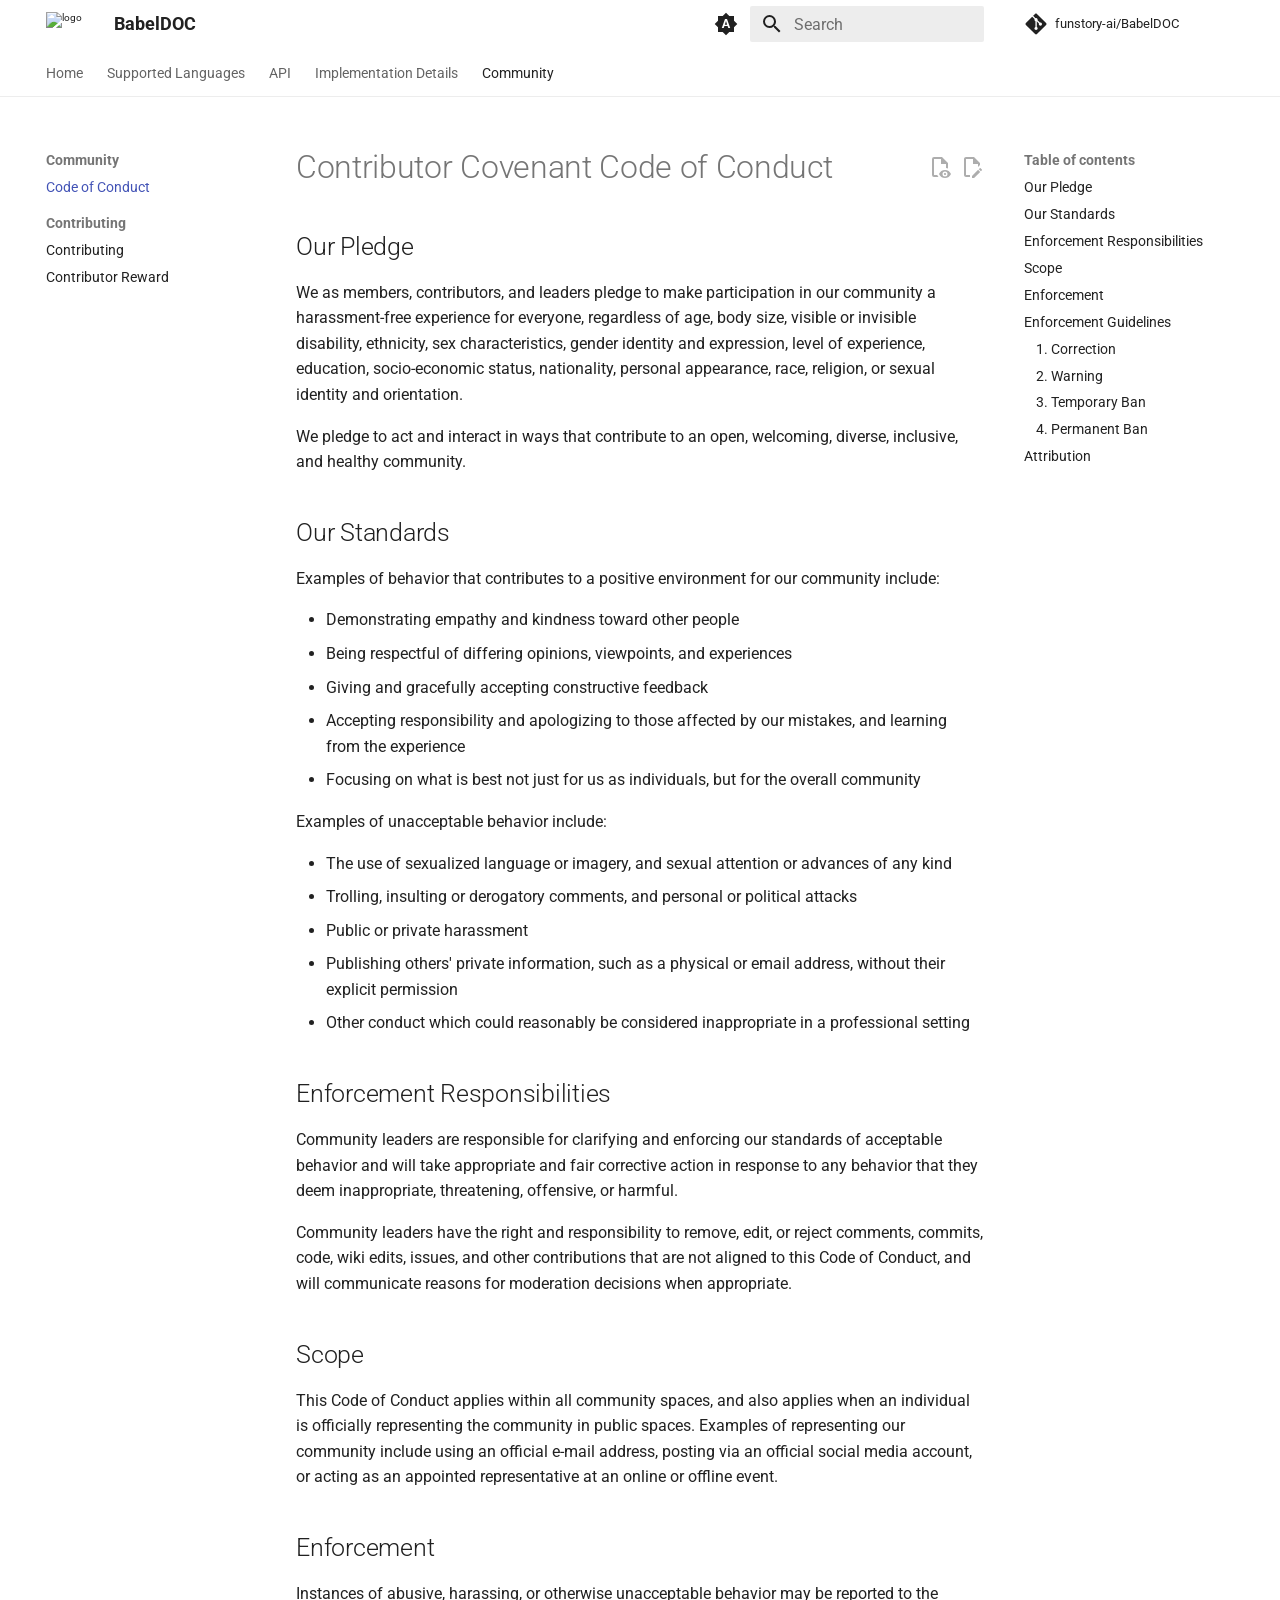
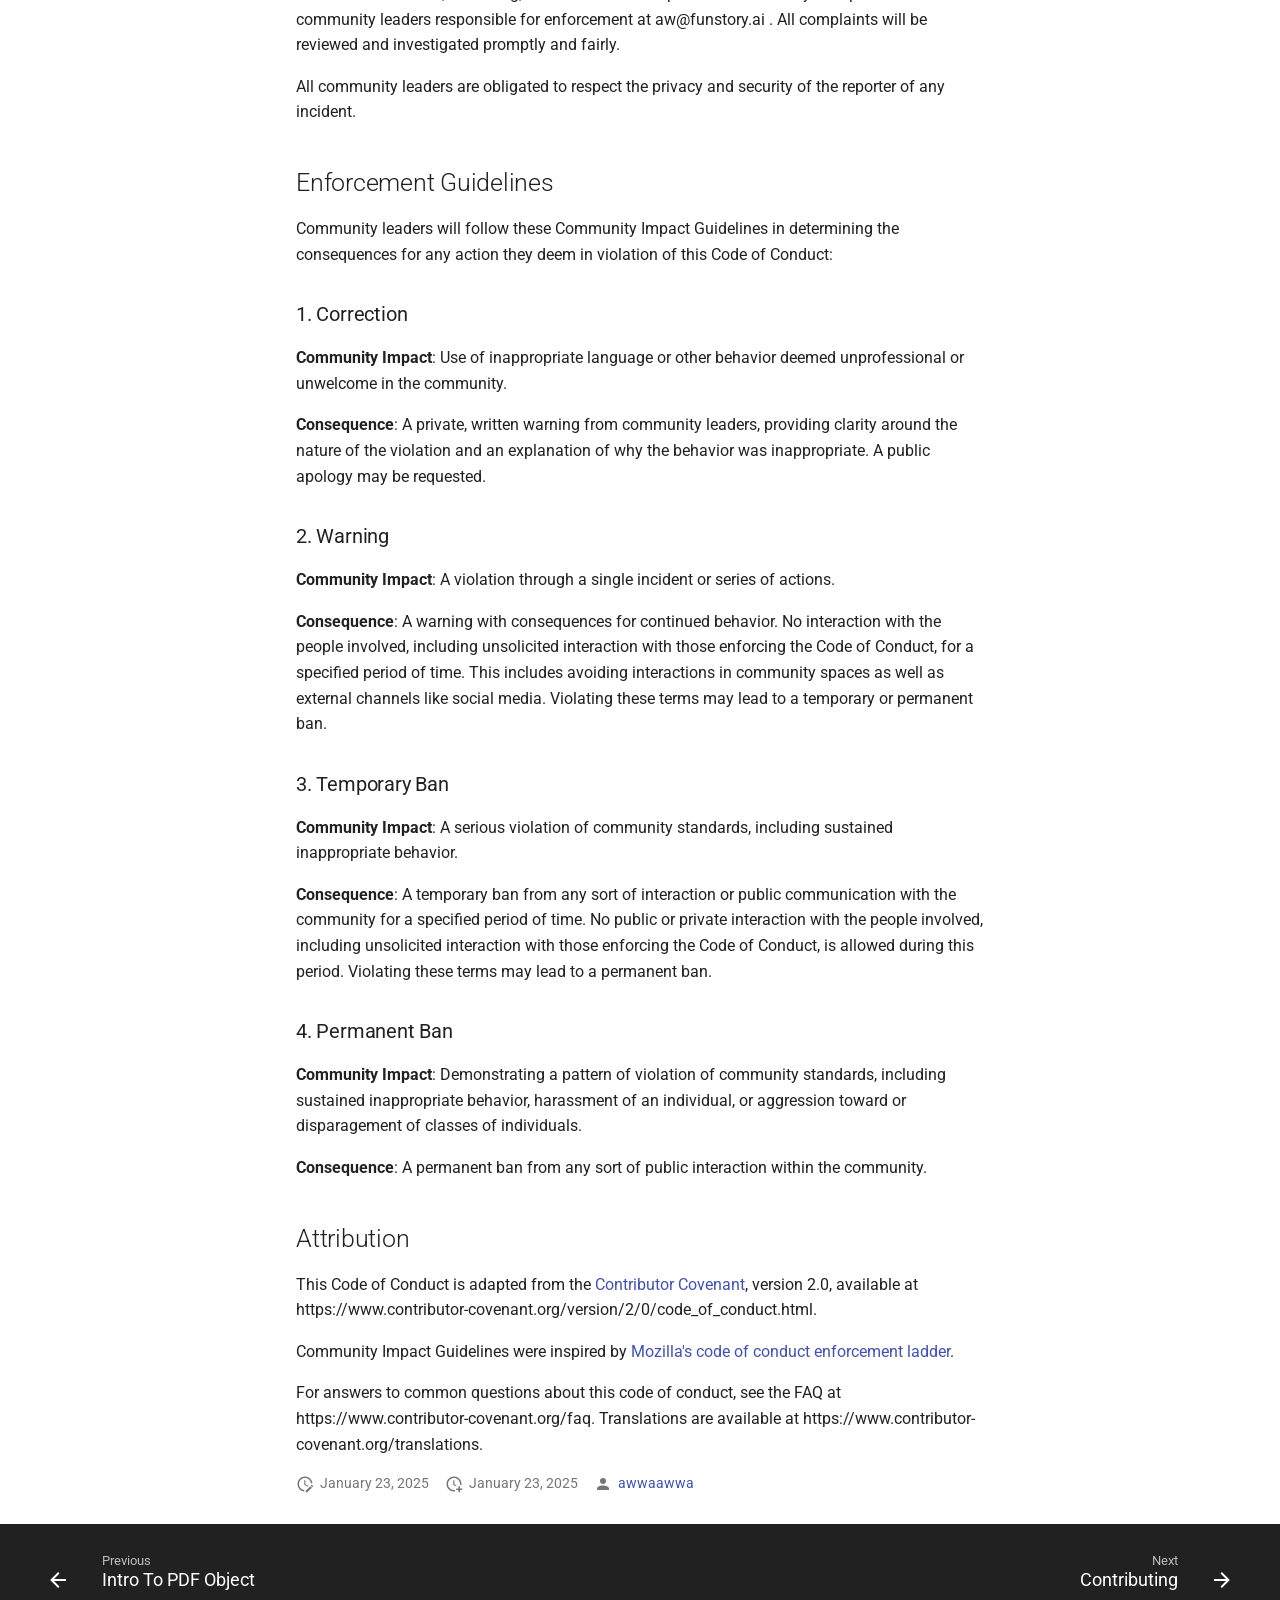
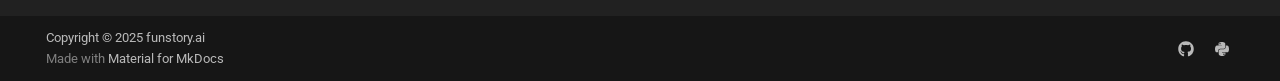
==== commit 2ce9b842: "Deployed 8f03386 with MkDocs version: 1.6.1" ====
--- a/CODE_OF_CONDUCT/index.html
+++ b/CODE_OF_CONDUCT/index.html
@@ -1 +1 @@
-<!doctype html><html lang=en class=no-js> <head><meta charset=utf-8><meta name=viewport content="width=device-width,initial-scale=1"><meta name=description content="Write your documentation in Markdown and create a professional static site in minutes – searchable, customizable, in 60+ languages, for all devices"><meta name=author content=funstory.ai><link href=https://squidfunk.github.io/mkdocs-material/CODE_OF_CONDUCT/ rel=canonical><link href=../intro-to-pdf-object/ rel=prev><link href=../CONTRIBUTING/ rel=next><link rel=icon href=../images/babeldoc-small-logo-with-transparent-background.svg><meta name=generator content="mkdocs-1.6.1, mkdocs-material-9.7.6"><title>Code of Conduct - BabelDOC</title><link rel=stylesheet href=../assets/stylesheets/main.484c7ddc.min.css><link rel=stylesheet href=../assets/stylesheets/palette.ab4e12ef.min.css><link rel=preconnect href=https://fonts.gstatic.com crossorigin><link rel=stylesheet href="https://fonts.googleapis.com/css?family=Roboto:300,300i,400,400i,700,700i%7CRoboto+Mono:400,400i,700,700i&display=fallback"><style>:root{--md-text-font:"Roboto";--md-code-font:"Roboto Mono"}</style><script>__md_scope=new URL("..",location),__md_hash=e=>[...e].reduce(((e,_)=>(e<<5)-e+_.charCodeAt(0)),0),__md_get=(e,_=localStorage,t=__md_scope)=>JSON.parse(_.getItem(t.pathname+"."+e)),__md_set=(e,_,t=localStorage,a=__md_scope)=>{try{t.setItem(a.pathname+"."+e,JSON.stringify(_))}catch(e){}}</script></head> <body dir=ltr data-md-color-scheme=default data-md-color-primary=indigo data-md-color-accent=indigo> <input class=md-toggle data-md-toggle=drawer type=checkbox id=__drawer autocomplete=off> <input class=md-toggle data-md-toggle=search type=checkbox id=__search autocomplete=off> <label class=md-overlay for=__drawer></label> <div data-md-component=skip> <a href=#contributor-covenant-code-of-conduct class=md-skip> Skip to content </a> </div> <div data-md-component=announce> </div> <header class=md-header data-md-component=header> <nav class="md-header__inner md-grid" aria-label=Header> <a href=.. title=BabelDOC class="md-header__button md-logo" aria-label=BabelDOC data-md-component=logo> <img src=../images/babeldoc-small-logo-with-transparent-background.svg alt=logo> </a> <label class="md-header__button md-icon" for=__drawer> <svg xmlns=http://www.w3.org/2000/svg viewbox="0 0 24 24"><path d="M3 6h18v2H3zm0 5h18v2H3zm0 5h18v2H3z"/></svg> </label> <div class=md-header__title data-md-component=header-title> <div class=md-header__ellipsis> <div class=md-header__topic> <span class=md-ellipsis> BabelDOC </span> </div> <div class=md-header__topic data-md-component=header-topic> <span class=md-ellipsis> Code of Conduct </span> </div> </div> </div> <form class=md-header__option data-md-component=palette> <input class=md-option data-md-color-media=(prefers-color-scheme) data-md-color-scheme=default data-md-color-primary=indigo data-md-color-accent=indigo aria-label="Switch to light mode" type=radio name=__palette id=__palette_0> <label class="md-header__button md-icon" title="Switch to light mode" for=__palette_1 hidden> <svg xmlns=http://www.w3.org/2000/svg viewbox="0 0 24 24"><path d="m14.3 16-.7-2h-3.2l-.7 2H7.8L11 7h2l3.2 9zM20 8.69V4h-4.69L12 .69 8.69 4H4v4.69L.69 12 4 15.31V20h4.69L12 23.31 15.31 20H20v-4.69L23.31 12zm-9.15 3.96h2.3L12 9z"/></svg> </label> <input class=md-option data-md-color-media="(prefers-color-scheme: light)" data-md-color-scheme=default data-md-color-primary=white data-md-color-accent=indigo aria-label="Switch to dark mode" type=radio name=__palette id=__palette_1> <label class="md-header__button md-icon" title="Switch to dark mode" for=__palette_2 hidden> <svg xmlns=http://www.w3.org/2000/svg viewbox="0 0 24 24"><path d="M12 8a4 4 0 0 0-4 4 4 4 0 0 0 4 4 4 4 0 0 0 4-4 4 4 0 0 0-4-4m0 10a6 6 0 0 1-6-6 6 6 0 0 1 6-6 6 6 0 0 1 6 6 6 6 0 0 1-6 6m8-9.31V4h-4.69L12 .69 8.69 4H4v4.69L.69 12 4 15.31V20h4.69L12 23.31 15.31 20H20v-4.69L23.31 12z"/></svg> </label> <input class=md-option data-md-color-media="(prefers-color-scheme: dark)" data-md-color-scheme=slate data-md-color-primary=black data-md-color-accent=indigo aria-label="Switch to system preference" type=radio name=__palette id=__palette_2> <label class="md-header__button md-icon" title="Switch to system preference" for=__palette_0 hidden> <svg xmlns=http://www.w3.org/2000/svg viewbox="0 0 24 24"><path d="M12 18c-.89 0-1.74-.2-2.5-.55C11.56 16.5 13 14.42 13 12s-1.44-4.5-3.5-5.45C10.26 6.2 11.11 6 12 6a6 6 0 0 1 6 6 6 6 0 0 1-6 6m8-9.31V4h-4.69L12 .69 8.69 4H4v4.69L.69 12 4 15.31V20h4.69L12 23.31 15.31 20H20v-4.69L23.31 12z"/></svg> </label> </form> <script>var palette=__md_get("__palette");if(palette&&palette.color){if("(prefers-color-scheme)"===palette.color.media){var media=matchMedia("(prefers-color-scheme: light)"),input=document.querySelector(media.matches?"[data-md-color-media='(prefers-color-scheme: light)']":"[data-md-color-media='(prefers-color-scheme: dark)']");palette.color.media=input.getAttribute("data-md-color-media"),palette.color.scheme=input.getAttribute("data-md-color-scheme"),palette.color.primary=input.getAttribute("data-md-color-primary"),palette.color.accent=input.getAttribute("data-md-color-accent")}for(var[key,value]of Object.entries(palette.color))document.body.setAttribute("data-md-color-"+key,value)}</script> <label class="md-header__button md-icon" for=__search> <svg xmlns=http://www.w3.org/2000/svg viewbox="0 0 24 24"><path d="M9.5 3A6.5 6.5 0 0 1 16 9.5c0 1.61-.59 3.09-1.56 4.23l.27.27h.79l5 5-1.5 1.5-5-5v-.79l-.27-.27A6.52 6.52 0 0 1 9.5 16 6.5 6.5 0 0 1 3 9.5 6.5 6.5 0 0 1 9.5 3m0 2C7 5 5 7 5 9.5S7 14 9.5 14 14 12 14 9.5 12 5 9.5 5"/></svg> </label> <div class=md-search data-md-component=search role=dialog> <label class=md-search__overlay for=__search></label> <div class=md-search__inner role=search> <form class=md-search__form name=search> <input type=text class=md-search__input name=query aria-label=Search placeholder=Search autocapitalize=off autocorrect=off autocomplete=off spellcheck=false data-md-component=search-query required> <label class="md-search__icon md-icon" for=__search> <svg xmlns=http://www.w3.org/2000/svg viewbox="0 0 24 24"><path d="M9.5 3A6.5 6.5 0 0 1 16 9.5c0 1.61-.59 3.09-1.56 4.23l.27.27h.79l5 5-1.5 1.5-5-5v-.79l-.27-.27A6.52 6.52 0 0 1 9.5 16 6.5 6.5 0 0 1 3 9.5 6.5 6.5 0 0 1 9.5 3m0 2C7 5 5 7 5 9.5S7 14 9.5 14 14 12 14 9.5 12 5 9.5 5"/></svg> <svg xmlns=http://www.w3.org/2000/svg viewbox="0 0 24 24"><path d="M20 11v2H8l5.5 5.5-1.42 1.42L4.16 12l7.92-7.92L13.5 5.5 8 11z"/></svg> </label> <nav class=md-search__options aria-label=Search> <a href=javascript:void(0) class="md-search__icon md-icon" title=Share aria-label=Share data-clipboard data-clipboard-text data-md-component=search-share tabindex=-1> <svg xmlns=http://www.w3.org/2000/svg viewbox="0 0 24 24"><path d="M18 16.08c-.76 0-1.44.3-1.96.77L8.91 12.7c.05-.23.09-.46.09-.7s-.04-.47-.09-.7l7.05-4.11c.54.5 1.25.81 2.04.81a3 3 0 0 0 3-3 3 3 0 0 0-3-3 3 3 0 0 0-3 3c0 .24.04.47.09.7L8.04 9.81C7.5 9.31 6.79 9 6 9a3 3 0 0 0-3 3 3 3 0 0 0 3 3c.79 0 1.5-.31 2.04-.81l7.12 4.15c-.05.21-.08.43-.08.66 0 1.61 1.31 2.91 2.92 2.91s2.92-1.3 2.92-2.91A2.92 2.92 0 0 0 18 16.08"/></svg> </a> <button type=reset class="md-search__icon md-icon" title=Clear aria-label=Clear tabindex=-1> <svg xmlns=http://www.w3.org/2000/svg viewbox="0 0 24 24"><path d="M19 6.41 17.59 5 12 10.59 6.41 5 5 6.41 10.59 12 5 17.59 6.41 19 12 13.41 17.59 19 19 17.59 13.41 12z"/></svg> </button> </nav> <div class=md-search__suggest data-md-component=search-suggest></div> </form> <div class=md-search__output> <div class=md-search__scrollwrap tabindex=0 data-md-scrollfix> <div class=md-search-result data-md-component=search-result> <div class=md-search-result__meta> Initializing search </div> <ol class=md-search-result__list role=presentation></ol> </div> </div> </div> </div> </div> <div class=md-header__source> <a href=https://github.com/funstory-ai/BabelDOC title="Go to repository" class=md-source data-md-component=source> <div class="md-source__icon md-icon"> <svg xmlns=http://www.w3.org/2000/svg viewbox="0 0 448 512"><!-- Font Awesome Free 7.1.0 by @fontawesome - https://fontawesome.com License - https://fontawesome.com/license/free (Icons: CC BY 4.0, Fonts: SIL OFL 1.1, Code: MIT License) Copyright 2025 Fonticons, Inc.--><path d="M439.6 236.1 244 40.5c-5.4-5.5-12.8-8.5-20.4-8.5s-15 3-20.4 8.4L162.5 81l51.5 51.5c27.1-9.1 52.7 16.8 43.4 43.7l49.7 49.7c34.2-11.8 61.2 31 35.5 56.7-26.5 26.5-70.2-2.9-56-37.3L240.3 199v121.9c25.3 12.5 22.3 41.8 9.1 55-6.4 6.4-15.2 10.1-24.3 10.1s-17.8-3.6-24.3-10.1c-17.6-17.6-11.1-46.9 11.2-56v-123c-20.8-8.5-24.6-30.7-18.6-45L142.6 101 8.5 235.1C3 240.6 0 247.9 0 255.5s3 15 8.5 20.4l195.6 195.7c5.4 5.4 12.7 8.4 20.4 8.4s15-3 20.4-8.4l194.7-194.7c5.4-5.4 8.4-12.8 8.4-20.4s-3-15-8.4-20.4"/></svg> </div> <div class=md-source__repository> funstory-ai/BabelDOC </div> </a> </div> </nav> </header> <div class=md-container data-md-component=container> <nav class=md-tabs aria-label=Tabs data-md-component=tabs> <div class=md-grid> <ul class=md-tabs__list> <li class=md-tabs__item> <a href=.. class=md-tabs__link> Home </a> </li> <li class=md-tabs__item> <a href=../supported_languages/ class=md-tabs__link> Supported Languages </a> </li> <li class=md-tabs__item> <a href=../ImplementationDetails/AsyncTranslate/AsyncTranslate/ class=md-tabs__link> API </a> </li> <li class=md-tabs__item> <a href=../ImplementationDetails/ class=md-tabs__link> Implementation Details </a> </li> <li class="md-tabs__item md-tabs__item--active"> <a href=./ class=md-tabs__link> Community </a> </li> </ul> </div> </nav> <main class=md-main data-md-component=main> <div class="md-main__inner md-grid"> <div class="md-sidebar md-sidebar--primary" data-md-component=sidebar data-md-type=navigation> <div class=md-sidebar__scrollwrap> <div class=md-sidebar__inner> <nav class="md-nav md-nav--primary md-nav--lifted" aria-label=Navigation data-md-level=0> <label class=md-nav__title for=__drawer> <a href=.. title=BabelDOC class="md-nav__button md-logo" aria-label=BabelDOC data-md-component=logo> <img src=../images/babeldoc-small-logo-with-transparent-background.svg alt=logo> </a> BabelDOC </label> <div class=md-nav__source> <a href=https://github.com/funstory-ai/BabelDOC title="Go to repository" class=md-source data-md-component=source> <div class="md-source__icon md-icon"> <svg xmlns=http://www.w3.org/2000/svg viewbox="0 0 448 512"><!-- Font Awesome Free 7.1.0 by @fontawesome - https://fontawesome.com License - https://fontawesome.com/license/free (Icons: CC BY 4.0, Fonts: SIL OFL 1.1, Code: MIT License) Copyright 2025 Fonticons, Inc.--><path d="M439.6 236.1 244 40.5c-5.4-5.5-12.8-8.5-20.4-8.5s-15 3-20.4 8.4L162.5 81l51.5 51.5c27.1-9.1 52.7 16.8 43.4 43.7l49.7 49.7c34.2-11.8 61.2 31 35.5 56.7-26.5 26.5-70.2-2.9-56-37.3L240.3 199v121.9c25.3 12.5 22.3 41.8 9.1 55-6.4 6.4-15.2 10.1-24.3 10.1s-17.8-3.6-24.3-10.1c-17.6-17.6-11.1-46.9 11.2-56v-123c-20.8-8.5-24.6-30.7-18.6-45L142.6 101 8.5 235.1C3 240.6 0 247.9 0 255.5s3 15 8.5 20.4l195.6 195.7c5.4 5.4 12.7 8.4 20.4 8.4s15-3 20.4-8.4l194.7-194.7c5.4-5.4 8.4-12.8 8.4-20.4s-3-15-8.4-20.4"/></svg> </div> <div class=md-source__repository> funstory-ai/BabelDOC </div> </a> </div> <ul class=md-nav__list data-md-scrollfix> <li class=md-nav__item> <a href=.. class=md-nav__link> <span class=md-ellipsis> Home </span> </a> </li> <li class=md-nav__item> <a href=../supported_languages/ class=md-nav__link> <span class=md-ellipsis> Supported Languages </span> </a> </li> <li class="md-nav__item md-nav__item--nested"> <input class="md-nav__toggle md-toggle " type=checkbox id=__nav_3> <label class=md-nav__link for=__nav_3 id=__nav_3_label tabindex=0> <span class=md-ellipsis> API </span> <span class="md-nav__icon md-icon"></span> </label> <nav class=md-nav data-md-level=1 aria-labelledby=__nav_3_label aria-expanded=false> <label class=md-nav__title for=__nav_3> <span class="md-nav__icon md-icon"></span> API </label> <ul class=md-nav__list data-md-scrollfix> <li class=md-nav__item> <a href=../ImplementationDetails/AsyncTranslate/AsyncTranslate/ class=md-nav__link> <span class=md-ellipsis> Async Translation API </span> </a> </li> </ul> </nav> </li> <li class="md-nav__item md-nav__item--nested"> <input class="md-nav__toggle md-toggle " type=checkbox id=__nav_4> <div class="md-nav__link md-nav__container"> <a href=../ImplementationDetails/ class="md-nav__link "> <span class=md-ellipsis> Implementation Details </span> </a> <label class="md-nav__link " for=__nav_4 id=__nav_4_label tabindex=0> <span class="md-nav__icon md-icon"></span> </label> </div> <nav class=md-nav data-md-level=1 aria-labelledby=__nav_4_label aria-expanded=false> <label class=md-nav__title for=__nav_4> <span class="md-nav__icon md-icon"></span> Implementation Details </label> <ul class=md-nav__list data-md-scrollfix> <li class=md-nav__item> <a href=../ImplementationDetails/PDFParsing/PDFParsing/ class=md-nav__link> <span class=md-ellipsis> PDF Parsing </span> </a> </li> <li class=md-nav__item> <a href=https://github.com/funstory-ai/BabelDOC/blob/main/babeldoc/document_il/midend/layout_parser.py class=md-nav__link> <span class=md-ellipsis> Layout Parser(.py) </span> </a> </li> <li class=md-nav__item> <a href=../ImplementationDetails/ParagraphFinding/ParagraphFinding/ class=md-nav__link> <span class=md-ellipsis> Paragraph Finding </span> </a> </li> <li class=md-nav__item> <a href=../ImplementationDetails/StylesAndFormulas/StylesAndFormulas/ class=md-nav__link> <span class=md-ellipsis> Styles and Formulas </span> </a> </li> <li class=md-nav__item> <a href=../ImplementationDetails/ILTranslator/ILTranslator/ class=md-nav__link> <span class=md-ellipsis> IL Translator </span> </a> </li> <li class=md-nav__item> <a href=../ImplementationDetails/Typesetting/Typesetting/ class=md-nav__link> <span class=md-ellipsis> Typesetting </span> </a> </li> <li class=md-nav__item> <a href=https://github.com/funstory-ai/BabelDOC/blob/main/babeldoc/document_il/utils/fontmap.py class=md-nav__link> <span class=md-ellipsis> Font Mapper(.py) </span> </a> </li> <li class=md-nav__item> <a href=../ImplementationDetails/PDFCreation/PDFCreation/ class=md-nav__link> <span class=md-ellipsis> PDF Creation </span> </a> </li> <li class=md-nav__item> <a href=../intro-to-pdf-object/ class=md-nav__link> <span class=md-ellipsis> Intro To PDF Object </span> </a> </li> </ul> </nav> </li> <li class="md-nav__item md-nav__item--active md-nav__item--section md-nav__item--nested"> <input class="md-nav__toggle md-toggle " type=checkbox id=__nav_5 checked> <label class=md-nav__link for=__nav_5 id=__nav_5_label tabindex> <span class=md-ellipsis> Community </span> <span class="md-nav__icon md-icon"></span> </label> <nav class=md-nav data-md-level=1 aria-labelledby=__nav_5_label aria-expanded=true> <label class=md-nav__title for=__nav_5> <span class="md-nav__icon md-icon"></span> Community </label> <ul class=md-nav__list data-md-scrollfix> <li class="md-nav__item md-nav__item--active"> <input class="md-nav__toggle md-toggle" type=checkbox id=__toc> <label class="md-nav__link md-nav__link--active" for=__toc> <span class=md-ellipsis> Code of Conduct </span> <span class="md-nav__icon md-icon"></span> </label> <a href=./ class="md-nav__link md-nav__link--active"> <span class=md-ellipsis> Code of Conduct </span> </a> <nav class="md-nav md-nav--secondary" aria-label="Table of contents"> <label class=md-nav__title for=__toc> <span class="md-nav__icon md-icon"></span> Table of contents </label> <ul class=md-nav__list data-md-component=toc data-md-scrollfix> <li class=md-nav__item> <a href=#our-pledge class=md-nav__link> <span class=md-ellipsis> Our Pledge </span> </a> </li> <li class=md-nav__item> <a href=#our-standards class=md-nav__link> <span class=md-ellipsis> Our Standards </span> </a> </li> <li class=md-nav__item> <a href=#enforcement-responsibilities class=md-nav__link> <span class=md-ellipsis> Enforcement Responsibilities </span> </a> </li> <li class=md-nav__item> <a href=#scope class=md-nav__link> <span class=md-ellipsis> Scope </span> </a> </li> <li class=md-nav__item> <a href=#enforcement class=md-nav__link> <span class=md-ellipsis> Enforcement </span> </a> </li> <li class=md-nav__item> <a href=#enforcement-guidelines class=md-nav__link> <span class=md-ellipsis> Enforcement Guidelines </span> </a> <nav class=md-nav aria-label="Enforcement Guidelines"> <ul class=md-nav__list> <li class=md-nav__item> <a href=#1-correction class=md-nav__link> <span class=md-ellipsis> 1. Correction </span> </a> </li> <li class=md-nav__item> <a href=#2-warning class=md-nav__link> <span class=md-ellipsis> 2. Warning </span> </a> </li> <li class=md-nav__item> <a href=#3-temporary-ban class=md-nav__link> <span class=md-ellipsis> 3. Temporary Ban </span> </a> </li> <li class=md-nav__item> <a href=#4-permanent-ban class=md-nav__link> <span class=md-ellipsis> 4. Permanent Ban </span> </a> </li> </ul> </nav> </li> <li class=md-nav__item> <a href=#attribution class=md-nav__link> <span class=md-ellipsis> Attribution </span> </a> </li> </ul> </nav> </li> <li class="md-nav__item md-nav__item--section md-nav__item--nested"> <input class="md-nav__toggle md-toggle " type=checkbox id=__nav_5_2> <label class=md-nav__link for=__nav_5_2 id=__nav_5_2_label tabindex> <span class=md-ellipsis> Contributing </span> <span class="md-nav__icon md-icon"></span> </label> <nav class=md-nav data-md-level=2 aria-labelledby=__nav_5_2_label aria-expanded=false> <label class=md-nav__title for=__nav_5_2> <span class="md-nav__icon md-icon"></span> Contributing </label> <ul class=md-nav__list data-md-scrollfix> <li class=md-nav__item> <a href=../CONTRIBUTING/ class=md-nav__link> <span class=md-ellipsis> Contributing </span> </a> </li> <li class=md-nav__item> <a href=../CONTRIBUTOR_REWARD/ class=md-nav__link> <span class=md-ellipsis> Contributor Reward </span> </a> </li> </ul> </nav> </li> </ul> </nav> </li> </ul> </nav> </div> </div> </div> <div class="md-sidebar md-sidebar--secondary" data-md-component=sidebar data-md-type=toc> <div class=md-sidebar__scrollwrap> <div class=md-sidebar__inner> <nav class="md-nav md-nav--secondary" aria-label="Table of contents"> <label class=md-nav__title for=__toc> <span class="md-nav__icon md-icon"></span> Table of contents </label> <ul class=md-nav__list data-md-component=toc data-md-scrollfix> <li class=md-nav__item> <a href=#our-pledge class=md-nav__link> <span class=md-ellipsis> Our Pledge </span> </a> </li> <li class=md-nav__item> <a href=#our-standards class=md-nav__link> <span class=md-ellipsis> Our Standards </span> </a> </li> <li class=md-nav__item> <a href=#enforcement-responsibilities class=md-nav__link> <span class=md-ellipsis> Enforcement Responsibilities </span> </a> </li> <li class=md-nav__item> <a href=#scope class=md-nav__link> <span class=md-ellipsis> Scope </span> </a> </li> <li class=md-nav__item> <a href=#enforcement class=md-nav__link> <span class=md-ellipsis> Enforcement </span> </a> </li> <li class=md-nav__item> <a href=#enforcement-guidelines class=md-nav__link> <span class=md-ellipsis> Enforcement Guidelines </span> </a> <nav class=md-nav aria-label="Enforcement Guidelines"> <ul class=md-nav__list> <li class=md-nav__item> <a href=#1-correction class=md-nav__link> <span class=md-ellipsis> 1. Correction </span> </a> </li> <li class=md-nav__item> <a href=#2-warning class=md-nav__link> <span class=md-ellipsis> 2. Warning </span> </a> </li> <li class=md-nav__item> <a href=#3-temporary-ban class=md-nav__link> <span class=md-ellipsis> 3. Temporary Ban </span> </a> </li> <li class=md-nav__item> <a href=#4-permanent-ban class=md-nav__link> <span class=md-ellipsis> 4. Permanent Ban </span> </a> </li> </ul> </nav> </li> <li class=md-nav__item> <a href=#attribution class=md-nav__link> <span class=md-ellipsis> Attribution </span> </a> </li> </ul> </nav> </div> </div> </div> <div class=md-content data-md-component=content> <article class="md-content__inner md-typeset"> <a href=https://github.com/funstory-ai/BabelDOC/edit/main/docs/CODE_OF_CONDUCT.md title="Edit this page" class="md-content__button md-icon" rel=edit> <svg xmlns=http://www.w3.org/2000/svg viewbox="0 0 24 24"><path d="M10 20H6V4h7v5h5v3.1l2-2V8l-6-6H6c-1.1 0-2 .9-2 2v16c0 1.1.9 2 2 2h4zm10.2-7c.1 0 .3.1.4.2l1.3 1.3c.2.2.2.6 0 .8l-1 1-2.1-2.1 1-1c.1-.1.2-.2.4-.2m0 3.9L14.1 23H12v-2.1l6.1-6.1z"/></svg> </a> <a href=https://github.com/funstory-ai/BabelDOC/raw/main/docs/CODE_OF_CONDUCT.md title="View source of this page" class="md-content__button md-icon"> <svg xmlns=http://www.w3.org/2000/svg viewbox="0 0 24 24"><path d="M17 18c.56 0 1 .44 1 1s-.44 1-1 1-1-.44-1-1 .44-1 1-1m0-3c-2.73 0-5.06 1.66-6 4 .94 2.34 3.27 4 6 4s5.06-1.66 6-4c-.94-2.34-3.27-4-6-4m0 6.5a2.5 2.5 0 0 1-2.5-2.5 2.5 2.5 0 0 1 2.5-2.5 2.5 2.5 0 0 1 2.5 2.5 2.5 2.5 0 0 1-2.5 2.5M9.27 20H6V4h7v5h5v4.07c.7.08 1.36.25 2 .49V8l-6-6H6a2 2 0 0 0-2 2v16a2 2 0 0 0 2 2h4.5a8.2 8.2 0 0 1-1.23-2"/></svg> </a> <h1 id=contributor-covenant-code-of-conduct>Contributor Covenant Code of Conduct</h1> <h2 id=our-pledge>Our Pledge</h2> <p>We as members, contributors, and leaders pledge to make participation in our community a harassment-free experience for everyone, regardless of age, body size, visible or invisible disability, ethnicity, sex characteristics, gender identity and expression, level of experience, education, socio-economic status, nationality, personal appearance, race, religion, or sexual identity and orientation.</p> <p>We pledge to act and interact in ways that contribute to an open, welcoming, diverse, inclusive, and healthy community.</p> <h2 id=our-standards>Our Standards</h2> <p>Examples of behavior that contributes to a positive environment for our community include:</p> <ul> <li>Demonstrating empathy and kindness toward other people</li> <li>Being respectful of differing opinions, viewpoints, and experiences</li> <li>Giving and gracefully accepting constructive feedback</li> <li>Accepting responsibility and apologizing to those affected by our mistakes, and learning from the experience</li> <li>Focusing on what is best not just for us as individuals, but for the overall community</li> </ul> <p>Examples of unacceptable behavior include:</p> <ul> <li>The use of sexualized language or imagery, and sexual attention or advances of any kind</li> <li>Trolling, insulting or derogatory comments, and personal or political attacks</li> <li>Public or private harassment</li> <li>Publishing others' private information, such as a physical or email address, without their explicit permission</li> <li>Other conduct which could reasonably be considered inappropriate in a professional setting</li> </ul> <h2 id=enforcement-responsibilities>Enforcement Responsibilities</h2> <p>Community leaders are responsible for clarifying and enforcing our standards of acceptable behavior and will take appropriate and fair corrective action in response to any behavior that they deem inappropriate, threatening, offensive, or harmful.</p> <p>Community leaders have the right and responsibility to remove, edit, or reject comments, commits, code, wiki edits, issues, and other contributions that are not aligned to this Code of Conduct, and will communicate reasons for moderation decisions when appropriate.</p> <h2 id=scope>Scope</h2> <p>This Code of Conduct applies within all community spaces, and also applies when an individual is officially representing the community in public spaces. Examples of representing our community include using an official e-mail address, posting via an official social media account, or acting as an appointed representative at an online or offline event.</p> <h2 id=enforcement>Enforcement</h2> <p>Instances of abusive, harassing, or otherwise unacceptable behavior may be reported to the community leaders responsible for enforcement at aw@funstory.ai . All complaints will be reviewed and investigated promptly and fairly.</p> <p>All community leaders are obligated to respect the privacy and security of the reporter of any incident.</p> <h2 id=enforcement-guidelines>Enforcement Guidelines</h2> <p>Community leaders will follow these Community Impact Guidelines in determining the consequences for any action they deem in violation of this Code of Conduct:</p> <h3 id=1-correction>1. Correction</h3> <p><strong>Community Impact</strong>: Use of inappropriate language or other behavior deemed unprofessional or unwelcome in the community.</p> <p><strong>Consequence</strong>: A private, written warning from community leaders, providing clarity around the nature of the violation and an explanation of why the behavior was inappropriate. A public apology may be requested.</p> <h3 id=2-warning>2. Warning</h3> <p><strong>Community Impact</strong>: A violation through a single incident or series of actions.</p> <p><strong>Consequence</strong>: A warning with consequences for continued behavior. No interaction with the people involved, including unsolicited interaction with those enforcing the Code of Conduct, for a specified period of time. This includes avoiding interactions in community spaces as well as external channels like social media. Violating these terms may lead to a temporary or permanent ban.</p> <h3 id=3-temporary-ban>3. Temporary Ban</h3> <p><strong>Community Impact</strong>: A serious violation of community standards, including sustained inappropriate behavior.</p> <p><strong>Consequence</strong>: A temporary ban from any sort of interaction or public communication with the community for a specified period of time. No public or private interaction with the people involved, including unsolicited interaction with those enforcing the Code of Conduct, is allowed during this period. Violating these terms may lead to a permanent ban.</p> <h3 id=4-permanent-ban>4. Permanent Ban</h3> <p><strong>Community Impact</strong>: Demonstrating a pattern of violation of community standards, including sustained inappropriate behavior, harassment of an individual, or aggression toward or disparagement of classes of individuals.</p> <p><strong>Consequence</strong>: A permanent ban from any sort of public interaction within the community.</p> <h2 id=attribution>Attribution</h2> <p>This Code of Conduct is adapted from the <a href=https://www.contributor-covenant.org>Contributor Covenant</a>, version 2.0, available at https://www.contributor-covenant.org/version/2/0/code_of_conduct.html.</p> <p>Community Impact Guidelines were inspired by <a href=https://github.com/mozilla/diversity>Mozilla's code of conduct enforcement ladder</a>.</p> <p>For answers to common questions about this code of conduct, see the FAQ at https://www.contributor-covenant.org/faq. Translations are available at https://www.contributor-covenant.org/translations.</p> <aside class=md-source-file> <span class=md-source-file__fact> <span class=md-icon title="Last update"> <svg xmlns=http://www.w3.org/2000/svg viewbox="0 0 24 24"><path d="M21 13.1c-.1 0-.3.1-.4.2l-1 1 2.1 2.1 1-1c.2-.2.2-.6 0-.8l-1.3-1.3c-.1-.1-.2-.2-.4-.2m-1.9 1.8-6.1 6V23h2.1l6.1-6.1zM12.5 7v5.2l4 2.4-1 1L11 13V7zM11 21.9c-5.1-.5-9-4.8-9-9.9C2 6.5 6.5 2 12 2c5.3 0 9.6 4.1 10 9.3-.3-.1-.6-.2-1-.2s-.7.1-1 .2C19.6 7.2 16.2 4 12 4c-4.4 0-8 3.6-8 8 0 4.1 3.1 7.5 7.1 7.9l-.1.2z"/></svg> </span> <span class="git-revision-date-localized-plugin git-revision-date-localized-plugin-date" title="January 23, 2025 08:11:18 UTC">January 23, 2025</span> </span> <span class=md-source-file__fact> <span class=md-icon title=Created> <svg xmlns=http://www.w3.org/2000/svg viewbox="0 0 24 24"><path d="M14.47 15.08 11 13V7h1.5v5.25l3.08 1.83c-.41.28-.79.62-1.11 1m-1.39 4.84c-.36.05-.71.08-1.08.08-4.42 0-8-3.58-8-8s3.58-8 8-8 8 3.58 8 8c0 .37-.03.72-.08 1.08.69.1 1.33.32 1.92.64.1-.56.16-1.13.16-1.72 0-5.5-4.5-10-10-10S2 6.5 2 12s4.47 10 10 10c.59 0 1.16-.06 1.72-.16-.32-.59-.54-1.23-.64-1.92M18 15v3h-3v2h3v3h2v-3h3v-2h-3v-3z"/></svg> </span> <span class="git-revision-date-localized-plugin git-revision-date-localized-plugin-date" title="January 23, 2025 08:11:18 UTC">January 23, 2025</span> </span> <span class=md-source-file__fact> <span class=md-icon title=Contributors> <svg xmlns=http://www.w3.org/2000/svg viewbox="0 0 24 24"><path d="M12 4a4 4 0 0 1 4 4 4 4 0 0 1-4 4 4 4 0 0 1-4-4 4 4 0 0 1 4-4m0 10c4.42 0 8 1.79 8 4v2H4v-2c0-2.21 3.58-4 8-4"/></svg> </span> <nav> <a href=mailto:aw@funstory.ai>awwaawwa</a> </nav> </span> </aside> </article> </div> <script>var target=document.getElementById(location.hash.slice(1));target&&target.name&&(target.checked=target.name.startsWith("__tabbed_"))</script> </div> <button type=button class="md-top md-icon" data-md-component=top hidden> <svg xmlns=http://www.w3.org/2000/svg viewbox="0 0 24 24"><path d="M13 20h-2V8l-5.5 5.5-1.42-1.42L12 4.16l7.92 7.92-1.42 1.42L13 8z"/></svg> Back to top </button> </main> <footer class=md-footer> <nav class="md-footer__inner md-grid" aria-label=Footer> <a href=../intro-to-pdf-object/ class="md-footer__link md-footer__link--prev" aria-label="Previous: Intro To PDF Object"> <div class="md-footer__button md-icon"> <svg xmlns=http://www.w3.org/2000/svg viewbox="0 0 24 24"><path d="M20 11v2H8l5.5 5.5-1.42 1.42L4.16 12l7.92-7.92L13.5 5.5 8 11z"/></svg> </div> <div class=md-footer__title> <span class=md-footer__direction> Previous </span> <div class=md-ellipsis> Intro To PDF Object </div> </div> </a> <a href=../CONTRIBUTING/ class="md-footer__link md-footer__link--next" aria-label="Next: Contributing"> <div class=md-footer__title> <span class=md-footer__direction> Next </span> <div class=md-ellipsis> Contributing </div> </div> <div class="md-footer__button md-icon"> <svg xmlns=http://www.w3.org/2000/svg viewbox="0 0 24 24"><path d="M4 11v2h12l-5.5 5.5 1.42 1.42L19.84 12l-7.92-7.92L10.5 5.5 16 11z"/></svg> </div> </a> </nav> <div class="md-footer-meta md-typeset"> <div class="md-footer-meta__inner md-grid"> <div class=md-copyright> <div class=md-copyright__highlight> Copyright &copy; 2025 funstory.ai </div> Made with <a href=https://squidfunk.github.io/mkdocs-material/ target=_blank rel=noopener> Material for MkDocs </a> </div> <div class=md-social> <a href=https://github.com/funstory-ai/BabelDOC target=_blank rel=noopener title=github.com class=md-social__link> <svg xmlns=http://www.w3.org/2000/svg viewbox="0 0 512 512"><!-- Font Awesome Free 7.1.0 by @fontawesome - https://fontawesome.com License - https://fontawesome.com/license/free (Icons: CC BY 4.0, Fonts: SIL OFL 1.1, Code: MIT License) Copyright 2025 Fonticons, Inc.--><path d="M173.9 397.4c0 2-2.3 3.6-5.2 3.6-3.3.3-5.6-1.3-5.6-3.6 0-2 2.3-3.6 5.2-3.6 3-.3 5.6 1.3 5.6 3.6m-31.1-4.5c-.7 2 1.3 4.3 4.3 4.9 2.6 1 5.6 0 6.2-2s-1.3-4.3-4.3-5.2c-2.6-.7-5.5.3-6.2 2.3m44.2-1.7c-2.9.7-4.9 2.6-4.6 4.9.3 2 2.9 3.3 5.9 2.6 2.9-.7 4.9-2.6 4.6-4.6-.3-1.9-3-3.2-5.9-2.9M252.8 8C114.1 8 8 113.3 8 252c0 110.9 69.8 205.8 169.5 239.2 12.8 2.3 17.3-5.6 17.3-12.1 0-6.2-.3-40.4-.3-61.4 0 0-70 15-84.7-29.8 0 0-11.4-29.1-27.8-36.6 0 0-22.9-15.7 1.6-15.4 0 0 24.9 2 38.6 25.8 21.9 38.6 58.6 27.5 72.9 20.9 2.3-16 8.8-27.1 16-33.7-55.9-6.2-112.3-14.3-112.3-110.5 0-27.5 7.6-41.3 23.6-58.9-2.6-6.5-11.1-33.3 2.6-67.9 20.9-6.5 69 27 69 27 20-5.6 41.5-8.5 62.8-8.5s42.8 2.9 62.8 8.5c0 0 48.1-33.6 69-27 13.7 34.7 5.2 61.4 2.6 67.9 16 17.7 25.8 31.5 25.8 58.9 0 96.5-58.9 104.2-114.8 110.5 9.2 7.9 17 22.9 17 46.4 0 33.7-.3 75.4-.3 83.6 0 6.5 4.6 14.4 17.3 12.1C436.2 457.8 504 362.9 504 252 504 113.3 391.5 8 252.8 8M105.2 352.9c-1.3 1-1 3.3.7 5.2 1.6 1.6 3.9 2.3 5.2 1 1.3-1 1-3.3-.7-5.2-1.6-1.6-3.9-2.3-5.2-1m-10.8-8.1c-.7 1.3.3 2.9 2.3 3.9 1.6 1 3.6.7 4.3-.7.7-1.3-.3-2.9-2.3-3.9-2-.6-3.6-.3-4.3.7m32.4 35.6c-1.6 1.3-1 4.3 1.3 6.2 2.3 2.3 5.2 2.6 6.5 1 1.3-1.3.7-4.3-1.3-6.2-2.2-2.3-5.2-2.6-6.5-1m-11.4-14.7c-1.6 1-1.6 3.6 0 5.9s4.3 3.3 5.6 2.3c1.6-1.3 1.6-3.9 0-6.2-1.4-2.3-4-3.3-5.6-2"/></svg> </a> <a href=https://pypi.org/project/BabelDOC/ target=_blank rel=noopener title=pypi.org class=md-social__link> <svg xmlns=http://www.w3.org/2000/svg viewbox="0 0 448 512"><!-- Font Awesome Free 7.1.0 by @fontawesome - https://fontawesome.com License - https://fontawesome.com/license/free (Icons: CC BY 4.0, Fonts: SIL OFL 1.1, Code: MIT License) Copyright 2025 Fonticons, Inc.--><path d="M439.8 200.5c-7.7-30.9-22.3-54.2-53.4-54.2h-40.1v47.4c0 36.8-31.2 67.8-66.8 67.8H172.7c-29.2 0-53.4 25-53.4 54.3v101.8c0 29 25.2 46 53.4 54.3 33.8 9.9 66.3 11.7 106.8 0 26.9-7.8 53.4-23.5 53.4-54.3v-40.7H226.2v-13.6h160.2c31.1 0 42.6-21.7 53.4-54.2 11.2-33.5 10.7-65.7 0-108.6M286.2 444.7a20.4 20.4 0 1 1 0-40.7 20.4 20.4 0 1 1 0 40.7M167.8 248.1h106.8c29.7 0 53.4-24.5 53.4-54.3V91.9c0-29-24.4-50.7-53.4-55.6-35.8-5.9-74.7-5.6-106.8.1-45.2 8-53.4 24.7-53.4 55.6v40.7h106.9v13.6h-147c-31.1 0-58.3 18.7-66.8 54.2-9.8 40.7-10.2 66.1 0 108.6 7.6 31.6 25.7 54.2 56.8 54.2H101v-48.8c0-35.3 30.5-66.4 66.8-66.4m-6.6-183.4a20.4 20.4 0 1 1 0 40.8 20.4 20.4 0 1 1 0-40.8"/></svg> </a> </div> </div> </div> </footer> </div> <div class=md-dialog data-md-component=dialog> <div class="md-dialog__inner md-typeset"></div> </div> <script id=__config type=application/json>{"annotate": null, "base": "..", "features": ["announce.dismiss", "content.action.edit", "content.action.view", "content.code.annotate", "content.code.copy", "content.code.select", "content.tooltips", "navigation.footer", "navigation.indexes", "navigation.sections", "navigation.tabs", "navigation.top", "navigation.tracking", "search.highlight", "search.share", "search.suggest", "toc.follow"], "search": "../assets/javascripts/workers/search.2c215733.min.js", "tags": null, "translations": {"clipboard.copied": "Copied to clipboard", "clipboard.copy": "Copy to clipboard", "search.result.more.one": "1 more on this page", "search.result.more.other": "# more on this page", "search.result.none": "No matching documents", "search.result.one": "1 matching document", "search.result.other": "# matching documents", "search.result.placeholder": "Type to start searching", "search.result.term.missing": "Missing", "select.version": "Select version"}, "version": null}</script> <script src=../assets/javascripts/bundle.79ae519e.min.js></script> </body> </html>+<!doctype html><html lang=en class=no-js> <head><meta charset=utf-8><meta name=viewport content="width=device-width,initial-scale=1"><meta name=description content="Write your documentation in Markdown and create a professional static site in minutes – searchable, customizable, in 60+ languages, for all devices"><meta name=author content=funstory.ai><link href=https://squidfunk.github.io/mkdocs-material/CODE_OF_CONDUCT/ rel=canonical><link href=../intro-to-pdf-object/ rel=prev><link href=../CONTRIBUTING/ rel=next><link rel=icon href=../images/babeldoc-small-logo-with-transparent-background.svg><meta name=generator content="mkdocs-1.6.1, mkdocs-material-9.7.7"><title>Code of Conduct - BabelDOC</title><link rel=stylesheet href=../assets/stylesheets/main.ec1eaa64.min.css><link rel=stylesheet href=../assets/stylesheets/palette.ab4e12ef.min.css><link rel=preconnect href=https://fonts.gstatic.com crossorigin><link rel=stylesheet href="https://fonts.googleapis.com/css?family=Roboto:300,300i,400,400i,700,700i%7CRoboto+Mono:400,400i,700,700i&display=fallback"><style>:root{--md-text-font:"Roboto";--md-code-font:"Roboto Mono"}</style><script>__md_scope=new URL("..",location),__md_hash=e=>[...e].reduce(((e,_)=>(e<<5)-e+_.charCodeAt(0)),0),__md_get=(e,_=localStorage,t=__md_scope)=>JSON.parse(_.getItem(t.pathname+"."+e)),__md_set=(e,_,t=localStorage,a=__md_scope)=>{try{t.setItem(a.pathname+"."+e,JSON.stringify(_))}catch(e){}}</script></head> <body dir=ltr data-md-color-scheme=default data-md-color-primary=indigo data-md-color-accent=indigo> <input class=md-toggle data-md-toggle=drawer type=checkbox id=__drawer autocomplete=off> <input class=md-toggle data-md-toggle=search type=checkbox id=__search autocomplete=off> <label class=md-overlay for=__drawer></label> <div data-md-component=skip> <a href=#contributor-covenant-code-of-conduct class=md-skip> Skip to content </a> </div> <div data-md-component=announce> </div> <header class=md-header data-md-component=header> <nav class="md-header__inner md-grid" aria-label=Header> <a href=.. title=BabelDOC class="md-header__button md-logo" aria-label=BabelDOC data-md-component=logo> <img src=../images/babeldoc-small-logo-with-transparent-background.svg alt=logo> </a> <label class="md-header__button md-icon" for=__drawer> <svg xmlns=http://www.w3.org/2000/svg viewbox="0 0 24 24"><path d="M3 6h18v2H3zm0 5h18v2H3zm0 5h18v2H3z"/></svg> </label> <div class=md-header__title data-md-component=header-title> <div class=md-header__ellipsis> <div class=md-header__topic> <span class=md-ellipsis> BabelDOC </span> </div> <div class=md-header__topic data-md-component=header-topic> <span class=md-ellipsis> Code of Conduct </span> </div> </div> </div> <form class=md-header__option data-md-component=palette> <input class=md-option data-md-color-media=(prefers-color-scheme) data-md-color-scheme=default data-md-color-primary=indigo data-md-color-accent=indigo aria-label="Switch to light mode" type=radio name=__palette id=__palette_0> <label class="md-header__button md-icon" title="Switch to light mode" for=__palette_1 hidden> <svg xmlns=http://www.w3.org/2000/svg viewbox="0 0 24 24"><path d="m14.3 16-.7-2h-3.2l-.7 2H7.8L11 7h2l3.2 9zM20 8.69V4h-4.69L12 .69 8.69 4H4v4.69L.69 12 4 15.31V20h4.69L12 23.31 15.31 20H20v-4.69L23.31 12zm-9.15 3.96h2.3L12 9z"/></svg> </label> <input class=md-option data-md-color-media="(prefers-color-scheme: light)" data-md-color-scheme=default data-md-color-primary=white data-md-color-accent=indigo aria-label="Switch to dark mode" type=radio name=__palette id=__palette_1> <label class="md-header__button md-icon" title="Switch to dark mode" for=__palette_2 hidden> <svg xmlns=http://www.w3.org/2000/svg viewbox="0 0 24 24"><path d="M12 8a4 4 0 0 0-4 4 4 4 0 0 0 4 4 4 4 0 0 0 4-4 4 4 0 0 0-4-4m0 10a6 6 0 0 1-6-6 6 6 0 0 1 6-6 6 6 0 0 1 6 6 6 6 0 0 1-6 6m8-9.31V4h-4.69L12 .69 8.69 4H4v4.69L.69 12 4 15.31V20h4.69L12 23.31 15.31 20H20v-4.69L23.31 12z"/></svg> </label> <input class=md-option data-md-color-media="(prefers-color-scheme: dark)" data-md-color-scheme=slate data-md-color-primary=black data-md-color-accent=indigo aria-label="Switch to system preference" type=radio name=__palette id=__palette_2> <label class="md-header__button md-icon" title="Switch to system preference" for=__palette_0 hidden> <svg xmlns=http://www.w3.org/2000/svg viewbox="0 0 24 24"><path d="M12 18c-.89 0-1.74-.2-2.5-.55C11.56 16.5 13 14.42 13 12s-1.44-4.5-3.5-5.45C10.26 6.2 11.11 6 12 6a6 6 0 0 1 6 6 6 6 0 0 1-6 6m8-9.31V4h-4.69L12 .69 8.69 4H4v4.69L.69 12 4 15.31V20h4.69L12 23.31 15.31 20H20v-4.69L23.31 12z"/></svg> </label> </form> <script>var palette=__md_get("__palette");if(palette&&palette.color){if("(prefers-color-scheme)"===palette.color.media){var media=matchMedia("(prefers-color-scheme: light)"),input=document.querySelector(media.matches?"[data-md-color-media='(prefers-color-scheme: light)']":"[data-md-color-media='(prefers-color-scheme: dark)']");palette.color.media=input.getAttribute("data-md-color-media"),palette.color.scheme=input.getAttribute("data-md-color-scheme"),palette.color.primary=input.getAttribute("data-md-color-primary"),palette.color.accent=input.getAttribute("data-md-color-accent")}for(var[key,value]of Object.entries(palette.color))document.body.setAttribute("data-md-color-"+key,value)}</script> <label class="md-header__button md-icon" for=__search> <svg xmlns=http://www.w3.org/2000/svg viewbox="0 0 24 24"><path d="M9.5 3A6.5 6.5 0 0 1 16 9.5c0 1.61-.59 3.09-1.56 4.23l.27.27h.79l5 5-1.5 1.5-5-5v-.79l-.27-.27A6.52 6.52 0 0 1 9.5 16 6.5 6.5 0 0 1 3 9.5 6.5 6.5 0 0 1 9.5 3m0 2C7 5 5 7 5 9.5S7 14 9.5 14 14 12 14 9.5 12 5 9.5 5"/></svg> </label> <div class=md-search data-md-component=search role=dialog> <label class=md-search__overlay for=__search></label> <div class=md-search__inner role=search> <form class=md-search__form name=search> <input type=text class=md-search__input name=query aria-label=Search placeholder=Search autocapitalize=off autocorrect=off autocomplete=off spellcheck=false data-md-component=search-query required> <label class="md-search__icon md-icon" for=__search> <svg xmlns=http://www.w3.org/2000/svg viewbox="0 0 24 24"><path d="M9.5 3A6.5 6.5 0 0 1 16 9.5c0 1.61-.59 3.09-1.56 4.23l.27.27h.79l5 5-1.5 1.5-5-5v-.79l-.27-.27A6.52 6.52 0 0 1 9.5 16 6.5 6.5 0 0 1 3 9.5 6.5 6.5 0 0 1 9.5 3m0 2C7 5 5 7 5 9.5S7 14 9.5 14 14 12 14 9.5 12 5 9.5 5"/></svg> <svg xmlns=http://www.w3.org/2000/svg viewbox="0 0 24 24"><path d="M20 11v2H8l5.5 5.5-1.42 1.42L4.16 12l7.92-7.92L13.5 5.5 8 11z"/></svg> </label> <nav class=md-search__options aria-label=Search> <a href=javascript:void(0) class="md-search__icon md-icon" title=Share aria-label=Share data-clipboard data-clipboard-text data-md-component=search-share tabindex=-1> <svg xmlns=http://www.w3.org/2000/svg viewbox="0 0 24 24"><path d="M18 16.08c-.76 0-1.44.3-1.96.77L8.91 12.7c.05-.23.09-.46.09-.7s-.04-.47-.09-.7l7.05-4.11c.54.5 1.25.81 2.04.81a3 3 0 0 0 3-3 3 3 0 0 0-3-3 3 3 0 0 0-3 3c0 .24.04.47.09.7L8.04 9.81C7.5 9.31 6.79 9 6 9a3 3 0 0 0-3 3 3 3 0 0 0 3 3c.79 0 1.5-.31 2.04-.81l7.12 4.15c-.05.21-.08.43-.08.66 0 1.61 1.31 2.91 2.92 2.91s2.92-1.3 2.92-2.91A2.92 2.92 0 0 0 18 16.08"/></svg> </a> <button type=reset class="md-search__icon md-icon" title=Clear aria-label=Clear tabindex=-1> <svg xmlns=http://www.w3.org/2000/svg viewbox="0 0 24 24"><path d="M19 6.41 17.59 5 12 10.59 6.41 5 5 6.41 10.59 12 5 17.59 6.41 19 12 13.41 17.59 19 19 17.59 13.41 12z"/></svg> </button> </nav> <div class=md-search__suggest data-md-component=search-suggest></div> </form> <div class=md-search__output> <div class=md-search__scrollwrap tabindex=0 data-md-scrollfix> <div class=md-search-result data-md-component=search-result> <div class=md-search-result__meta> Initializing search </div> <ol class=md-search-result__list role=presentation></ol> </div> </div> </div> </div> </div> <div class=md-header__source> <a href=https://github.com/funstory-ai/BabelDOC title="Go to repository" class=md-source data-md-component=source> <div class="md-source__icon md-icon"> <svg xmlns=http://www.w3.org/2000/svg viewbox="0 0 448 512"><!-- Font Awesome Free 7.1.0 by @fontawesome - https://fontawesome.com License - https://fontawesome.com/license/free (Icons: CC BY 4.0, Fonts: SIL OFL 1.1, Code: MIT License) Copyright 2025 Fonticons, Inc.--><path d="M439.6 236.1 244 40.5c-5.4-5.5-12.8-8.5-20.4-8.5s-15 3-20.4 8.4L162.5 81l51.5 51.5c27.1-9.1 52.7 16.8 43.4 43.7l49.7 49.7c34.2-11.8 61.2 31 35.5 56.7-26.5 26.5-70.2-2.9-56-37.3L240.3 199v121.9c25.3 12.5 22.3 41.8 9.1 55-6.4 6.4-15.2 10.1-24.3 10.1s-17.8-3.6-24.3-10.1c-17.6-17.6-11.1-46.9 11.2-56v-123c-20.8-8.5-24.6-30.7-18.6-45L142.6 101 8.5 235.1C3 240.6 0 247.9 0 255.5s3 15 8.5 20.4l195.6 195.7c5.4 5.4 12.7 8.4 20.4 8.4s15-3 20.4-8.4l194.7-194.7c5.4-5.4 8.4-12.8 8.4-20.4s-3-15-8.4-20.4"/></svg> </div> <div class=md-source__repository> funstory-ai/BabelDOC </div> </a> </div> </nav> </header> <div class=md-container data-md-component=container> <nav class=md-tabs aria-label=Tabs data-md-component=tabs> <div class=md-grid> <ul class=md-tabs__list> <li class=md-tabs__item> <a href=.. class=md-tabs__link> Home </a> </li> <li class=md-tabs__item> <a href=../supported_languages/ class=md-tabs__link> Supported Languages </a> </li> <li class=md-tabs__item> <a href=../ImplementationDetails/AsyncTranslate/AsyncTranslate/ class=md-tabs__link> API </a> </li> <li class=md-tabs__item> <a href=../ImplementationDetails/ class=md-tabs__link> Implementation Details </a> </li> <li class="md-tabs__item md-tabs__item--active"> <a href=./ class=md-tabs__link> Community </a> </li> </ul> </div> </nav> <main class=md-main data-md-component=main> <div class="md-main__inner md-grid"> <div class="md-sidebar md-sidebar--primary" data-md-component=sidebar data-md-type=navigation> <div class=md-sidebar__scrollwrap> <div class=md-sidebar__inner> <nav class="md-nav md-nav--primary md-nav--lifted" aria-label=Navigation data-md-level=0> <label class=md-nav__title for=__drawer> <a href=.. title=BabelDOC class="md-nav__button md-logo" aria-label=BabelDOC data-md-component=logo> <img src=../images/babeldoc-small-logo-with-transparent-background.svg alt=logo> </a> BabelDOC </label> <div class=md-nav__source> <a href=https://github.com/funstory-ai/BabelDOC title="Go to repository" class=md-source data-md-component=source> <div class="md-source__icon md-icon"> <svg xmlns=http://www.w3.org/2000/svg viewbox="0 0 448 512"><!-- Font Awesome Free 7.1.0 by @fontawesome - https://fontawesome.com License - https://fontawesome.com/license/free (Icons: CC BY 4.0, Fonts: SIL OFL 1.1, Code: MIT License) Copyright 2025 Fonticons, Inc.--><path d="M439.6 236.1 244 40.5c-5.4-5.5-12.8-8.5-20.4-8.5s-15 3-20.4 8.4L162.5 81l51.5 51.5c27.1-9.1 52.7 16.8 43.4 43.7l49.7 49.7c34.2-11.8 61.2 31 35.5 56.7-26.5 26.5-70.2-2.9-56-37.3L240.3 199v121.9c25.3 12.5 22.3 41.8 9.1 55-6.4 6.4-15.2 10.1-24.3 10.1s-17.8-3.6-24.3-10.1c-17.6-17.6-11.1-46.9 11.2-56v-123c-20.8-8.5-24.6-30.7-18.6-45L142.6 101 8.5 235.1C3 240.6 0 247.9 0 255.5s3 15 8.5 20.4l195.6 195.7c5.4 5.4 12.7 8.4 20.4 8.4s15-3 20.4-8.4l194.7-194.7c5.4-5.4 8.4-12.8 8.4-20.4s-3-15-8.4-20.4"/></svg> </div> <div class=md-source__repository> funstory-ai/BabelDOC </div> </a> </div> <ul class=md-nav__list data-md-scrollfix> <li class=md-nav__item> <a href=.. class=md-nav__link> <span class=md-ellipsis> Home </span> </a> </li> <li class=md-nav__item> <a href=../supported_languages/ class=md-nav__link> <span class=md-ellipsis> Supported Languages </span> </a> </li> <li class="md-nav__item md-nav__item--nested"> <input class="md-nav__toggle md-toggle " type=checkbox id=__nav_3> <label class=md-nav__link for=__nav_3 id=__nav_3_label tabindex=0> <span class=md-ellipsis> API </span> <span class="md-nav__icon md-icon"></span> </label> <nav class=md-nav data-md-level=1 aria-labelledby=__nav_3_label aria-expanded=false> <label class=md-nav__title for=__nav_3> <span class="md-nav__icon md-icon"></span> API </label> <ul class=md-nav__list data-md-scrollfix> <li class=md-nav__item> <a href=../ImplementationDetails/AsyncTranslate/AsyncTranslate/ class=md-nav__link> <span class=md-ellipsis> Async Translation API </span> </a> </li> </ul> </nav> </li> <li class="md-nav__item md-nav__item--nested"> <input class="md-nav__toggle md-toggle " type=checkbox id=__nav_4> <div class="md-nav__link md-nav__container"> <a href=../ImplementationDetails/ class="md-nav__link "> <span class=md-ellipsis> Implementation Details </span> </a> <label class="md-nav__link " for=__nav_4 id=__nav_4_label tabindex=0> <span class="md-nav__icon md-icon"></span> </label> </div> <nav class=md-nav data-md-level=1 aria-labelledby=__nav_4_label aria-expanded=false> <label class=md-nav__title for=__nav_4> <span class="md-nav__icon md-icon"></span> Implementation Details </label> <ul class=md-nav__list data-md-scrollfix> <li class=md-nav__item> <a href=../ImplementationDetails/PDFParsing/PDFParsing/ class=md-nav__link> <span class=md-ellipsis> PDF Parsing </span> </a> </li> <li class=md-nav__item> <a href=https://github.com/funstory-ai/BabelDOC/blob/main/babeldoc/format/pdf/document_il/midend/layout_parser.py class=md-nav__link> <span class=md-ellipsis> Layout Parser(.py) </span> </a> </li> <li class=md-nav__item> <a href=../ImplementationDetails/ParagraphFinding/ParagraphFinding/ class=md-nav__link> <span class=md-ellipsis> Paragraph Finding </span> </a> </li> <li class=md-nav__item> <a href=../ImplementationDetails/StylesAndFormulas/StylesAndFormulas/ class=md-nav__link> <span class=md-ellipsis> Styles and Formulas </span> </a> </li> <li class=md-nav__item> <a href=../ImplementationDetails/ILTranslator/ILTranslator/ class=md-nav__link> <span class=md-ellipsis> IL Translator </span> </a> </li> <li class=md-nav__item> <a href=../ImplementationDetails/Typesetting/Typesetting/ class=md-nav__link> <span class=md-ellipsis> Typesetting </span> </a> </li> <li class=md-nav__item> <a href=https://github.com/funstory-ai/BabelDOC/blob/main/babeldoc/format/pdf/document_il/utils/fontmap.py class=md-nav__link> <span class=md-ellipsis> Font Mapper(.py) </span> </a> </li> <li class=md-nav__item> <a href=../ImplementationDetails/PDFCreation/PDFCreation/ class=md-nav__link> <span class=md-ellipsis> PDF Creation </span> </a> </li> <li class=md-nav__item> <a href=../intro-to-pdf-object/ class=md-nav__link> <span class=md-ellipsis> Intro To PDF Object </span> </a> </li> </ul> </nav> </li> <li class="md-nav__item md-nav__item--active md-nav__item--section md-nav__item--nested"> <input class="md-nav__toggle md-toggle " type=checkbox id=__nav_5 checked> <label class=md-nav__link for=__nav_5 id=__nav_5_label tabindex> <span class=md-ellipsis> Community </span> <span class="md-nav__icon md-icon"></span> </label> <nav class=md-nav data-md-level=1 aria-labelledby=__nav_5_label aria-expanded=true> <label class=md-nav__title for=__nav_5> <span class="md-nav__icon md-icon"></span> Community </label> <ul class=md-nav__list data-md-scrollfix> <li class="md-nav__item md-nav__item--active"> <input class="md-nav__toggle md-toggle" type=checkbox id=__toc> <label class="md-nav__link md-nav__link--active" for=__toc> <span class=md-ellipsis> Code of Conduct </span> <span class="md-nav__icon md-icon"></span> </label> <a href=./ class="md-nav__link md-nav__link--active"> <span class=md-ellipsis> Code of Conduct </span> </a> <nav class="md-nav md-nav--secondary" aria-label="Table of contents"> <label class=md-nav__title for=__toc> <span class="md-nav__icon md-icon"></span> Table of contents </label> <ul class=md-nav__list data-md-component=toc data-md-scrollfix> <li class=md-nav__item> <a href=#our-pledge class=md-nav__link> <span class=md-ellipsis> Our Pledge </span> </a> </li> <li class=md-nav__item> <a href=#our-standards class=md-nav__link> <span class=md-ellipsis> Our Standards </span> </a> </li> <li class=md-nav__item> <a href=#enforcement-responsibilities class=md-nav__link> <span class=md-ellipsis> Enforcement Responsibilities </span> </a> </li> <li class=md-nav__item> <a href=#scope class=md-nav__link> <span class=md-ellipsis> Scope </span> </a> </li> <li class=md-nav__item> <a href=#enforcement class=md-nav__link> <span class=md-ellipsis> Enforcement </span> </a> </li> <li class=md-nav__item> <a href=#enforcement-guidelines class=md-nav__link> <span class=md-ellipsis> Enforcement Guidelines </span> </a> <nav class=md-nav aria-label="Enforcement Guidelines"> <ul class=md-nav__list> <li class=md-nav__item> <a href=#1-correction class=md-nav__link> <span class=md-ellipsis> 1. Correction </span> </a> </li> <li class=md-nav__item> <a href=#2-warning class=md-nav__link> <span class=md-ellipsis> 2. Warning </span> </a> </li> <li class=md-nav__item> <a href=#3-temporary-ban class=md-nav__link> <span class=md-ellipsis> 3. Temporary Ban </span> </a> </li> <li class=md-nav__item> <a href=#4-permanent-ban class=md-nav__link> <span class=md-ellipsis> 4. Permanent Ban </span> </a> </li> </ul> </nav> </li> <li class=md-nav__item> <a href=#attribution class=md-nav__link> <span class=md-ellipsis> Attribution </span> </a> </li> </ul> </nav> </li> <li class="md-nav__item md-nav__item--section md-nav__item--nested"> <input class="md-nav__toggle md-toggle " type=checkbox id=__nav_5_2> <label class=md-nav__link for=__nav_5_2 id=__nav_5_2_label tabindex> <span class=md-ellipsis> Contributing </span> <span class="md-nav__icon md-icon"></span> </label> <nav class=md-nav data-md-level=2 aria-labelledby=__nav_5_2_label aria-expanded=false> <label class=md-nav__title for=__nav_5_2> <span class="md-nav__icon md-icon"></span> Contributing </label> <ul class=md-nav__list data-md-scrollfix> <li class=md-nav__item> <a href=../CONTRIBUTING/ class=md-nav__link> <span class=md-ellipsis> Contributing </span> </a> </li> <li class=md-nav__item> <a href=../CONTRIBUTOR_REWARD/ class=md-nav__link> <span class=md-ellipsis> Contributor Reward </span> </a> </li> </ul> </nav> </li> </ul> </nav> </li> </ul> </nav> </div> </div> </div> <div class="md-sidebar md-sidebar--secondary" data-md-component=sidebar data-md-type=toc> <div class=md-sidebar__scrollwrap> <div class=md-sidebar__inner> <nav class="md-nav md-nav--secondary" aria-label="Table of contents"> <label class=md-nav__title for=__toc> <span class="md-nav__icon md-icon"></span> Table of contents </label> <ul class=md-nav__list data-md-component=toc data-md-scrollfix> <li class=md-nav__item> <a href=#our-pledge class=md-nav__link> <span class=md-ellipsis> Our Pledge </span> </a> </li> <li class=md-nav__item> <a href=#our-standards class=md-nav__link> <span class=md-ellipsis> Our Standards </span> </a> </li> <li class=md-nav__item> <a href=#enforcement-responsibilities class=md-nav__link> <span class=md-ellipsis> Enforcement Responsibilities </span> </a> </li> <li class=md-nav__item> <a href=#scope class=md-nav__link> <span class=md-ellipsis> Scope </span> </a> </li> <li class=md-nav__item> <a href=#enforcement class=md-nav__link> <span class=md-ellipsis> Enforcement </span> </a> </li> <li class=md-nav__item> <a href=#enforcement-guidelines class=md-nav__link> <span class=md-ellipsis> Enforcement Guidelines </span> </a> <nav class=md-nav aria-label="Enforcement Guidelines"> <ul class=md-nav__list> <li class=md-nav__item> <a href=#1-correction class=md-nav__link> <span class=md-ellipsis> 1. Correction </span> </a> </li> <li class=md-nav__item> <a href=#2-warning class=md-nav__link> <span class=md-ellipsis> 2. Warning </span> </a> </li> <li class=md-nav__item> <a href=#3-temporary-ban class=md-nav__link> <span class=md-ellipsis> 3. Temporary Ban </span> </a> </li> <li class=md-nav__item> <a href=#4-permanent-ban class=md-nav__link> <span class=md-ellipsis> 4. Permanent Ban </span> </a> </li> </ul> </nav> </li> <li class=md-nav__item> <a href=#attribution class=md-nav__link> <span class=md-ellipsis> Attribution </span> </a> </li> </ul> </nav> </div> </div> </div> <div class=md-content data-md-component=content> <article class="md-content__inner md-typeset"> <a href=https://github.com/funstory-ai/BabelDOC/edit/main/docs/CODE_OF_CONDUCT.md title="Edit this page" class="md-content__button md-icon" rel=edit> <svg xmlns=http://www.w3.org/2000/svg viewbox="0 0 24 24"><path d="M10 20H6V4h7v5h5v3.1l2-2V8l-6-6H6c-1.1 0-2 .9-2 2v16c0 1.1.9 2 2 2h4zm10.2-7c.1 0 .3.1.4.2l1.3 1.3c.2.2.2.6 0 .8l-1 1-2.1-2.1 1-1c.1-.1.2-.2.4-.2m0 3.9L14.1 23H12v-2.1l6.1-6.1z"/></svg> </a> <a href=https://github.com/funstory-ai/BabelDOC/raw/main/docs/CODE_OF_CONDUCT.md title="View source of this page" class="md-content__button md-icon"> <svg xmlns=http://www.w3.org/2000/svg viewbox="0 0 24 24"><path d="M17 18c.56 0 1 .44 1 1s-.44 1-1 1-1-.44-1-1 .44-1 1-1m0-3c-2.73 0-5.06 1.66-6 4 .94 2.34 3.27 4 6 4s5.06-1.66 6-4c-.94-2.34-3.27-4-6-4m0 6.5a2.5 2.5 0 0 1-2.5-2.5 2.5 2.5 0 0 1 2.5-2.5 2.5 2.5 0 0 1 2.5 2.5 2.5 2.5 0 0 1-2.5 2.5M9.27 20H6V4h7v5h5v4.07c.7.08 1.36.25 2 .49V8l-6-6H6a2 2 0 0 0-2 2v16a2 2 0 0 0 2 2h4.5a8.2 8.2 0 0 1-1.23-2"/></svg> </a> <h1 id=contributor-covenant-code-of-conduct>Contributor Covenant Code of Conduct</h1> <h2 id=our-pledge>Our Pledge</h2> <p>We as members, contributors, and leaders pledge to make participation in our community a harassment-free experience for everyone, regardless of age, body size, visible or invisible disability, ethnicity, sex characteristics, gender identity and expression, level of experience, education, socio-economic status, nationality, personal appearance, race, religion, or sexual identity and orientation.</p> <p>We pledge to act and interact in ways that contribute to an open, welcoming, diverse, inclusive, and healthy community.</p> <h2 id=our-standards>Our Standards</h2> <p>Examples of behavior that contributes to a positive environment for our community include:</p> <ul> <li>Demonstrating empathy and kindness toward other people</li> <li>Being respectful of differing opinions, viewpoints, and experiences</li> <li>Giving and gracefully accepting constructive feedback</li> <li>Accepting responsibility and apologizing to those affected by our mistakes, and learning from the experience</li> <li>Focusing on what is best not just for us as individuals, but for the overall community</li> </ul> <p>Examples of unacceptable behavior include:</p> <ul> <li>The use of sexualized language or imagery, and sexual attention or advances of any kind</li> <li>Trolling, insulting or derogatory comments, and personal or political attacks</li> <li>Public or private harassment</li> <li>Publishing others' private information, such as a physical or email address, without their explicit permission</li> <li>Other conduct which could reasonably be considered inappropriate in a professional setting</li> </ul> <h2 id=enforcement-responsibilities>Enforcement Responsibilities</h2> <p>Community leaders are responsible for clarifying and enforcing our standards of acceptable behavior and will take appropriate and fair corrective action in response to any behavior that they deem inappropriate, threatening, offensive, or harmful.</p> <p>Community leaders have the right and responsibility to remove, edit, or reject comments, commits, code, wiki edits, issues, and other contributions that are not aligned to this Code of Conduct, and will communicate reasons for moderation decisions when appropriate.</p> <h2 id=scope>Scope</h2> <p>This Code of Conduct applies within all community spaces, and also applies when an individual is officially representing the community in public spaces. Examples of representing our community include using an official e-mail address, posting via an official social media account, or acting as an appointed representative at an online or offline event.</p> <h2 id=enforcement>Enforcement</h2> <p>Instances of abusive, harassing, or otherwise unacceptable behavior may be reported to the community leaders responsible for enforcement at aw@funstory.ai . All complaints will be reviewed and investigated promptly and fairly.</p> <p>All community leaders are obligated to respect the privacy and security of the reporter of any incident.</p> <h2 id=enforcement-guidelines>Enforcement Guidelines</h2> <p>Community leaders will follow these Community Impact Guidelines in determining the consequences for any action they deem in violation of this Code of Conduct:</p> <h3 id=1-correction>1. Correction</h3> <p><strong>Community Impact</strong>: Use of inappropriate language or other behavior deemed unprofessional or unwelcome in the community.</p> <p><strong>Consequence</strong>: A private, written warning from community leaders, providing clarity around the nature of the violation and an explanation of why the behavior was inappropriate. A public apology may be requested.</p> <h3 id=2-warning>2. Warning</h3> <p><strong>Community Impact</strong>: A violation through a single incident or series of actions.</p> <p><strong>Consequence</strong>: A warning with consequences for continued behavior. No interaction with the people involved, including unsolicited interaction with those enforcing the Code of Conduct, for a specified period of time. This includes avoiding interactions in community spaces as well as external channels like social media. Violating these terms may lead to a temporary or permanent ban.</p> <h3 id=3-temporary-ban>3. Temporary Ban</h3> <p><strong>Community Impact</strong>: A serious violation of community standards, including sustained inappropriate behavior.</p> <p><strong>Consequence</strong>: A temporary ban from any sort of interaction or public communication with the community for a specified period of time. No public or private interaction with the people involved, including unsolicited interaction with those enforcing the Code of Conduct, is allowed during this period. Violating these terms may lead to a permanent ban.</p> <h3 id=4-permanent-ban>4. Permanent Ban</h3> <p><strong>Community Impact</strong>: Demonstrating a pattern of violation of community standards, including sustained inappropriate behavior, harassment of an individual, or aggression toward or disparagement of classes of individuals.</p> <p><strong>Consequence</strong>: A permanent ban from any sort of public interaction within the community.</p> <h2 id=attribution>Attribution</h2> <p>This Code of Conduct is adapted from the <a href=https://www.contributor-covenant.org>Contributor Covenant</a>, version 2.0, available at https://www.contributor-covenant.org/version/2/0/code_of_conduct.html.</p> <p>Community Impact Guidelines were inspired by <a href=https://github.com/mozilla/diversity>Mozilla's code of conduct enforcement ladder</a>.</p> <p>For answers to common questions about this code of conduct, see the FAQ at https://www.contributor-covenant.org/faq. Translations are available at https://www.contributor-covenant.org/translations.</p> <aside class=md-source-file> <span class=md-source-file__fact> <span class=md-icon title="Last update"> <svg xmlns=http://www.w3.org/2000/svg viewbox="0 0 24 24"><path d="M21 13.1c-.1 0-.3.1-.4.2l-1 1 2.1 2.1 1-1c.2-.2.2-.6 0-.8l-1.3-1.3c-.1-.1-.2-.2-.4-.2m-1.9 1.8-6.1 6V23h2.1l6.1-6.1zM12.5 7v5.2l4 2.4-1 1L11 13V7zM11 21.9c-5.1-.5-9-4.8-9-9.9C2 6.5 6.5 2 12 2c5.3 0 9.6 4.1 10 9.3-.3-.1-.6-.2-1-.2s-.7.1-1 .2C19.6 7.2 16.2 4 12 4c-4.4 0-8 3.6-8 8 0 4.1 3.1 7.5 7.1 7.9l-.1.2z"/></svg> </span> <span class="git-revision-date-localized-plugin git-revision-date-localized-plugin-date" title="January 23, 2025 08:11:18 UTC">January 23, 2025</span> </span> <span class=md-source-file__fact> <span class=md-icon title=Created> <svg xmlns=http://www.w3.org/2000/svg viewbox="0 0 24 24"><path d="M14.47 15.08 11 13V7h1.5v5.25l3.08 1.83c-.41.28-.79.62-1.11 1m-1.39 4.84c-.36.05-.71.08-1.08.08-4.42 0-8-3.58-8-8s3.58-8 8-8 8 3.58 8 8c0 .37-.03.72-.08 1.08.69.1 1.33.32 1.92.64.1-.56.16-1.13.16-1.72 0-5.5-4.5-10-10-10S2 6.5 2 12s4.47 10 10 10c.59 0 1.16-.06 1.72-.16-.32-.59-.54-1.23-.64-1.92M18 15v3h-3v2h3v3h2v-3h3v-2h-3v-3z"/></svg> </span> <span class="git-revision-date-localized-plugin git-revision-date-localized-plugin-date" title="January 23, 2025 08:11:18 UTC">January 23, 2025</span> </span> <span class=md-source-file__fact> <span class=md-icon title=Contributors> <svg xmlns=http://www.w3.org/2000/svg viewbox="0 0 24 24"><path d="M12 4a4 4 0 0 1 4 4 4 4 0 0 1-4 4 4 4 0 0 1-4-4 4 4 0 0 1 4-4m0 10c4.42 0 8 1.79 8 4v2H4v-2c0-2.21 3.58-4 8-4"/></svg> </span> <nav> <a href=mailto:aw@funstory.ai>awwaawwa</a> </nav> </span> </aside> </article> </div> <script>var target=document.getElementById(location.hash.slice(1));target&&target.name&&(target.checked=target.name.startsWith("__tabbed_"))</script> </div> <button type=button class="md-top md-icon" data-md-component=top hidden> <svg xmlns=http://www.w3.org/2000/svg viewbox="0 0 24 24"><path d="M13 20h-2V8l-5.5 5.5-1.42-1.42L12 4.16l7.92 7.92-1.42 1.42L13 8z"/></svg> Back to top </button> </main> <footer class=md-footer> <nav class="md-footer__inner md-grid" aria-label=Footer> <a href=../intro-to-pdf-object/ class="md-footer__link md-footer__link--prev" aria-label="Previous: Intro To PDF Object"> <div class="md-footer__button md-icon"> <svg xmlns=http://www.w3.org/2000/svg viewbox="0 0 24 24"><path d="M20 11v2H8l5.5 5.5-1.42 1.42L4.16 12l7.92-7.92L13.5 5.5 8 11z"/></svg> </div> <div class=md-footer__title> <span class=md-footer__direction> Previous </span> <div class=md-ellipsis> Intro To PDF Object </div> </div> </a> <a href=../CONTRIBUTING/ class="md-footer__link md-footer__link--next" aria-label="Next: Contributing"> <div class=md-footer__title> <span class=md-footer__direction> Next </span> <div class=md-ellipsis> Contributing </div> </div> <div class="md-footer__button md-icon"> <svg xmlns=http://www.w3.org/2000/svg viewbox="0 0 24 24"><path d="M4 11v2h12l-5.5 5.5 1.42 1.42L19.84 12l-7.92-7.92L10.5 5.5 16 11z"/></svg> </div> </a> </nav> <div class="md-footer-meta md-typeset"> <div class="md-footer-meta__inner md-grid"> <div class=md-copyright> <div class=md-copyright__highlight> Copyright &copy; 2025 funstory.ai </div> Made with <a href=https://squidfunk.github.io/mkdocs-material/ target=_blank rel=noopener> Material for MkDocs </a> </div> <div class=md-social> <a href=https://github.com/funstory-ai/BabelDOC target=_blank rel=noopener title=github.com class=md-social__link> <svg xmlns=http://www.w3.org/2000/svg viewbox="0 0 512 512"><!-- Font Awesome Free 7.1.0 by @fontawesome - https://fontawesome.com License - https://fontawesome.com/license/free (Icons: CC BY 4.0, Fonts: SIL OFL 1.1, Code: MIT License) Copyright 2025 Fonticons, Inc.--><path d="M173.9 397.4c0 2-2.3 3.6-5.2 3.6-3.3.3-5.6-1.3-5.6-3.6 0-2 2.3-3.6 5.2-3.6 3-.3 5.6 1.3 5.6 3.6m-31.1-4.5c-.7 2 1.3 4.3 4.3 4.9 2.6 1 5.6 0 6.2-2s-1.3-4.3-4.3-5.2c-2.6-.7-5.5.3-6.2 2.3m44.2-1.7c-2.9.7-4.9 2.6-4.6 4.9.3 2 2.9 3.3 5.9 2.6 2.9-.7 4.9-2.6 4.6-4.6-.3-1.9-3-3.2-5.9-2.9M252.8 8C114.1 8 8 113.3 8 252c0 110.9 69.8 205.8 169.5 239.2 12.8 2.3 17.3-5.6 17.3-12.1 0-6.2-.3-40.4-.3-61.4 0 0-70 15-84.7-29.8 0 0-11.4-29.1-27.8-36.6 0 0-22.9-15.7 1.6-15.4 0 0 24.9 2 38.6 25.8 21.9 38.6 58.6 27.5 72.9 20.9 2.3-16 8.8-27.1 16-33.7-55.9-6.2-112.3-14.3-112.3-110.5 0-27.5 7.6-41.3 23.6-58.9-2.6-6.5-11.1-33.3 2.6-67.9 20.9-6.5 69 27 69 27 20-5.6 41.5-8.5 62.8-8.5s42.8 2.9 62.8 8.5c0 0 48.1-33.6 69-27 13.7 34.7 5.2 61.4 2.6 67.9 16 17.7 25.8 31.5 25.8 58.9 0 96.5-58.9 104.2-114.8 110.5 9.2 7.9 17 22.9 17 46.4 0 33.7-.3 75.4-.3 83.6 0 6.5 4.6 14.4 17.3 12.1C436.2 457.8 504 362.9 504 252 504 113.3 391.5 8 252.8 8M105.2 352.9c-1.3 1-1 3.3.7 5.2 1.6 1.6 3.9 2.3 5.2 1 1.3-1 1-3.3-.7-5.2-1.6-1.6-3.9-2.3-5.2-1m-10.8-8.1c-.7 1.3.3 2.9 2.3 3.9 1.6 1 3.6.7 4.3-.7.7-1.3-.3-2.9-2.3-3.9-2-.6-3.6-.3-4.3.7m32.4 35.6c-1.6 1.3-1 4.3 1.3 6.2 2.3 2.3 5.2 2.6 6.5 1 1.3-1.3.7-4.3-1.3-6.2-2.2-2.3-5.2-2.6-6.5-1m-11.4-14.7c-1.6 1-1.6 3.6 0 5.9s4.3 3.3 5.6 2.3c1.6-1.3 1.6-3.9 0-6.2-1.4-2.3-4-3.3-5.6-2"/></svg> </a> <a href=https://pypi.org/project/BabelDOC/ target=_blank rel=noopener title=pypi.org class=md-social__link> <svg xmlns=http://www.w3.org/2000/svg viewbox="0 0 448 512"><!-- Font Awesome Free 7.1.0 by @fontawesome - https://fontawesome.com License - https://fontawesome.com/license/free (Icons: CC BY 4.0, Fonts: SIL OFL 1.1, Code: MIT License) Copyright 2025 Fonticons, Inc.--><path d="M439.8 200.5c-7.7-30.9-22.3-54.2-53.4-54.2h-40.1v47.4c0 36.8-31.2 67.8-66.8 67.8H172.7c-29.2 0-53.4 25-53.4 54.3v101.8c0 29 25.2 46 53.4 54.3 33.8 9.9 66.3 11.7 106.8 0 26.9-7.8 53.4-23.5 53.4-54.3v-40.7H226.2v-13.6h160.2c31.1 0 42.6-21.7 53.4-54.2 11.2-33.5 10.7-65.7 0-108.6M286.2 444.7a20.4 20.4 0 1 1 0-40.7 20.4 20.4 0 1 1 0 40.7M167.8 248.1h106.8c29.7 0 53.4-24.5 53.4-54.3V91.9c0-29-24.4-50.7-53.4-55.6-35.8-5.9-74.7-5.6-106.8.1-45.2 8-53.4 24.7-53.4 55.6v40.7h106.9v13.6h-147c-31.1 0-58.3 18.7-66.8 54.2-9.8 40.7-10.2 66.1 0 108.6 7.6 31.6 25.7 54.2 56.8 54.2H101v-48.8c0-35.3 30.5-66.4 66.8-66.4m-6.6-183.4a20.4 20.4 0 1 1 0 40.8 20.4 20.4 0 1 1 0-40.8"/></svg> </a> </div> </div> </div> </footer> </div> <div class=md-dialog data-md-component=dialog> <div class="md-dialog__inner md-typeset"></div> </div> <script id=__config type=application/json>{"annotate": null, "base": "..", "features": ["announce.dismiss", "content.action.edit", "content.action.view", "content.code.annotate", "content.code.copy", "content.code.select", "content.tooltips", "navigation.footer", "navigation.indexes", "navigation.sections", "navigation.tabs", "navigation.top", "navigation.tracking", "search.highlight", "search.share", "search.suggest", "toc.follow"], "search": "../assets/javascripts/workers/search.2c215733.min.js", "tags": null, "translations": {"clipboard.copied": "Copied to clipboard", "clipboard.copy": "Copy to clipboard", "search.result.more.one": "1 more on this page", "search.result.more.other": "# more on this page", "search.result.none": "No matching documents", "search.result.one": "1 matching document", "search.result.other": "# matching documents", "search.result.placeholder": "Type to start searching", "search.result.term.missing": "Missing", "select.version": "Select version"}, "version": null}</script> <script src=../assets/javascripts/bundle.d7400e89.min.js></script> </body> </html>
